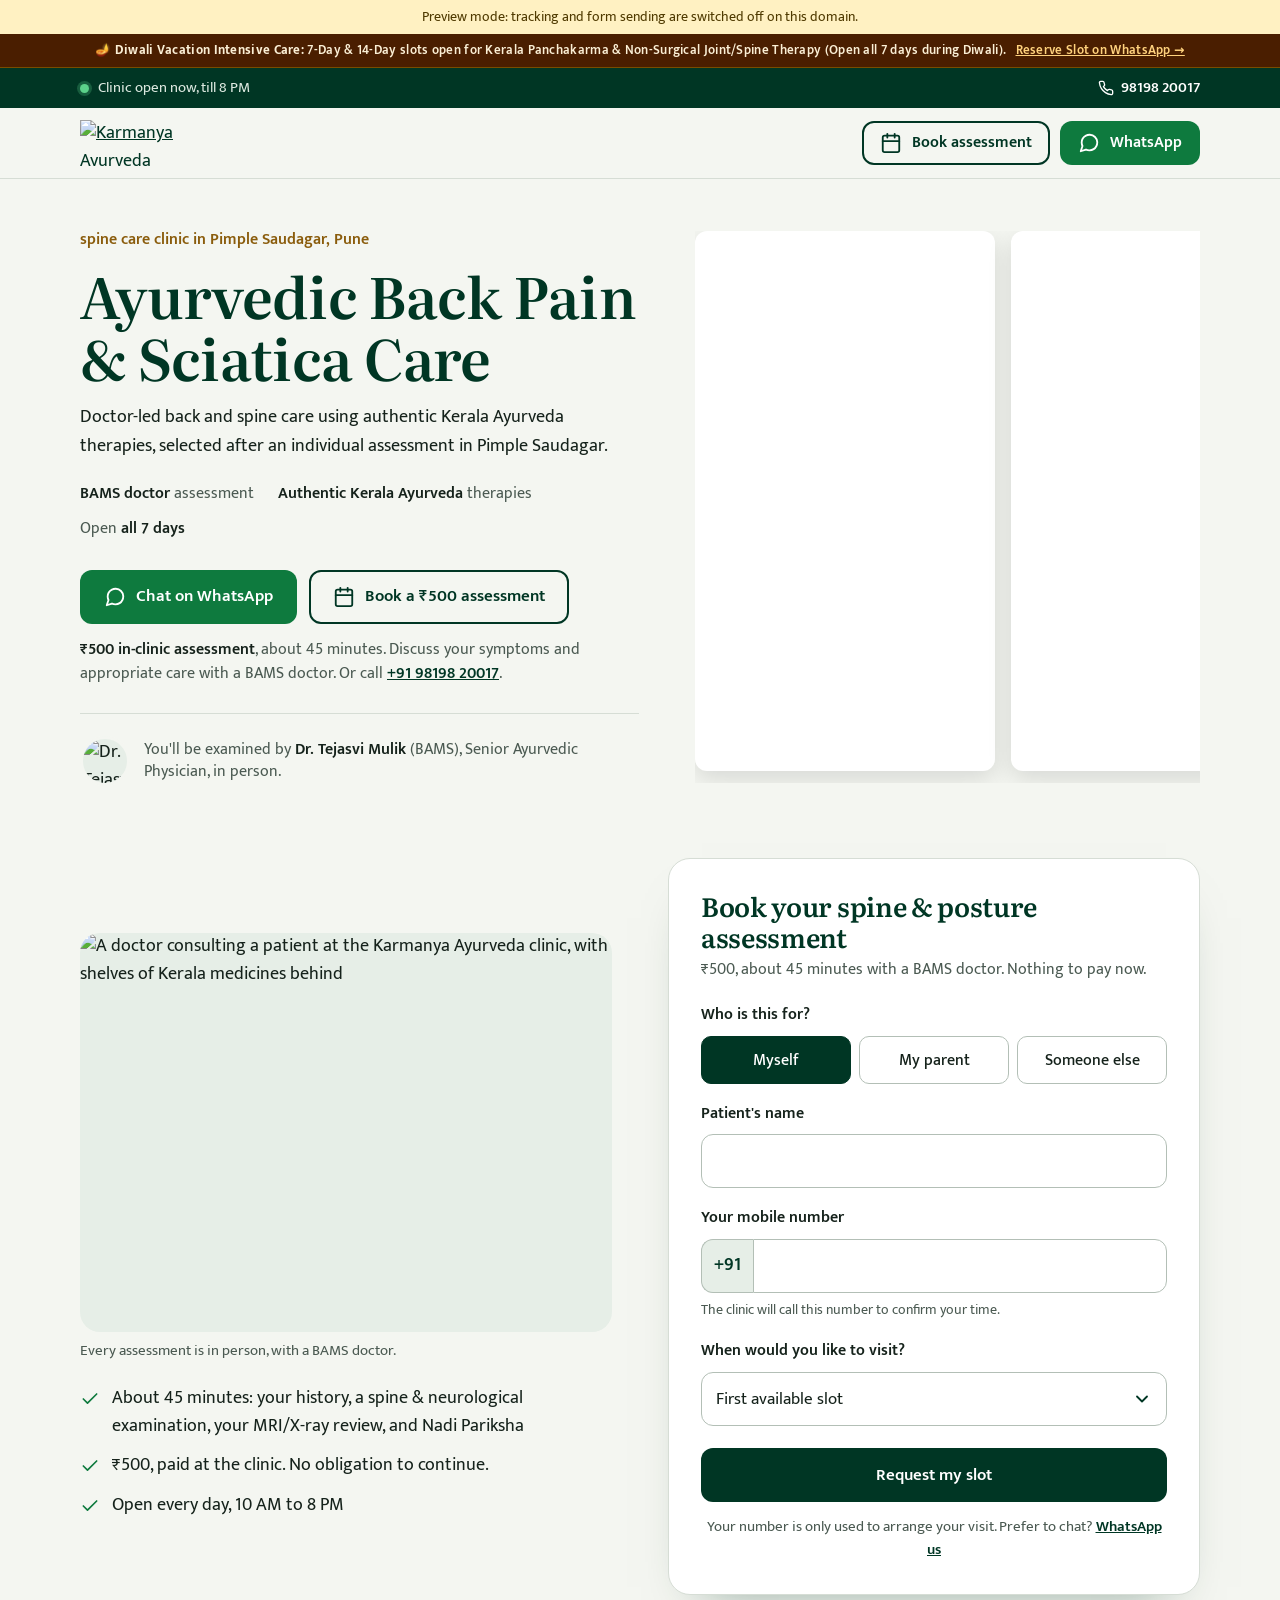
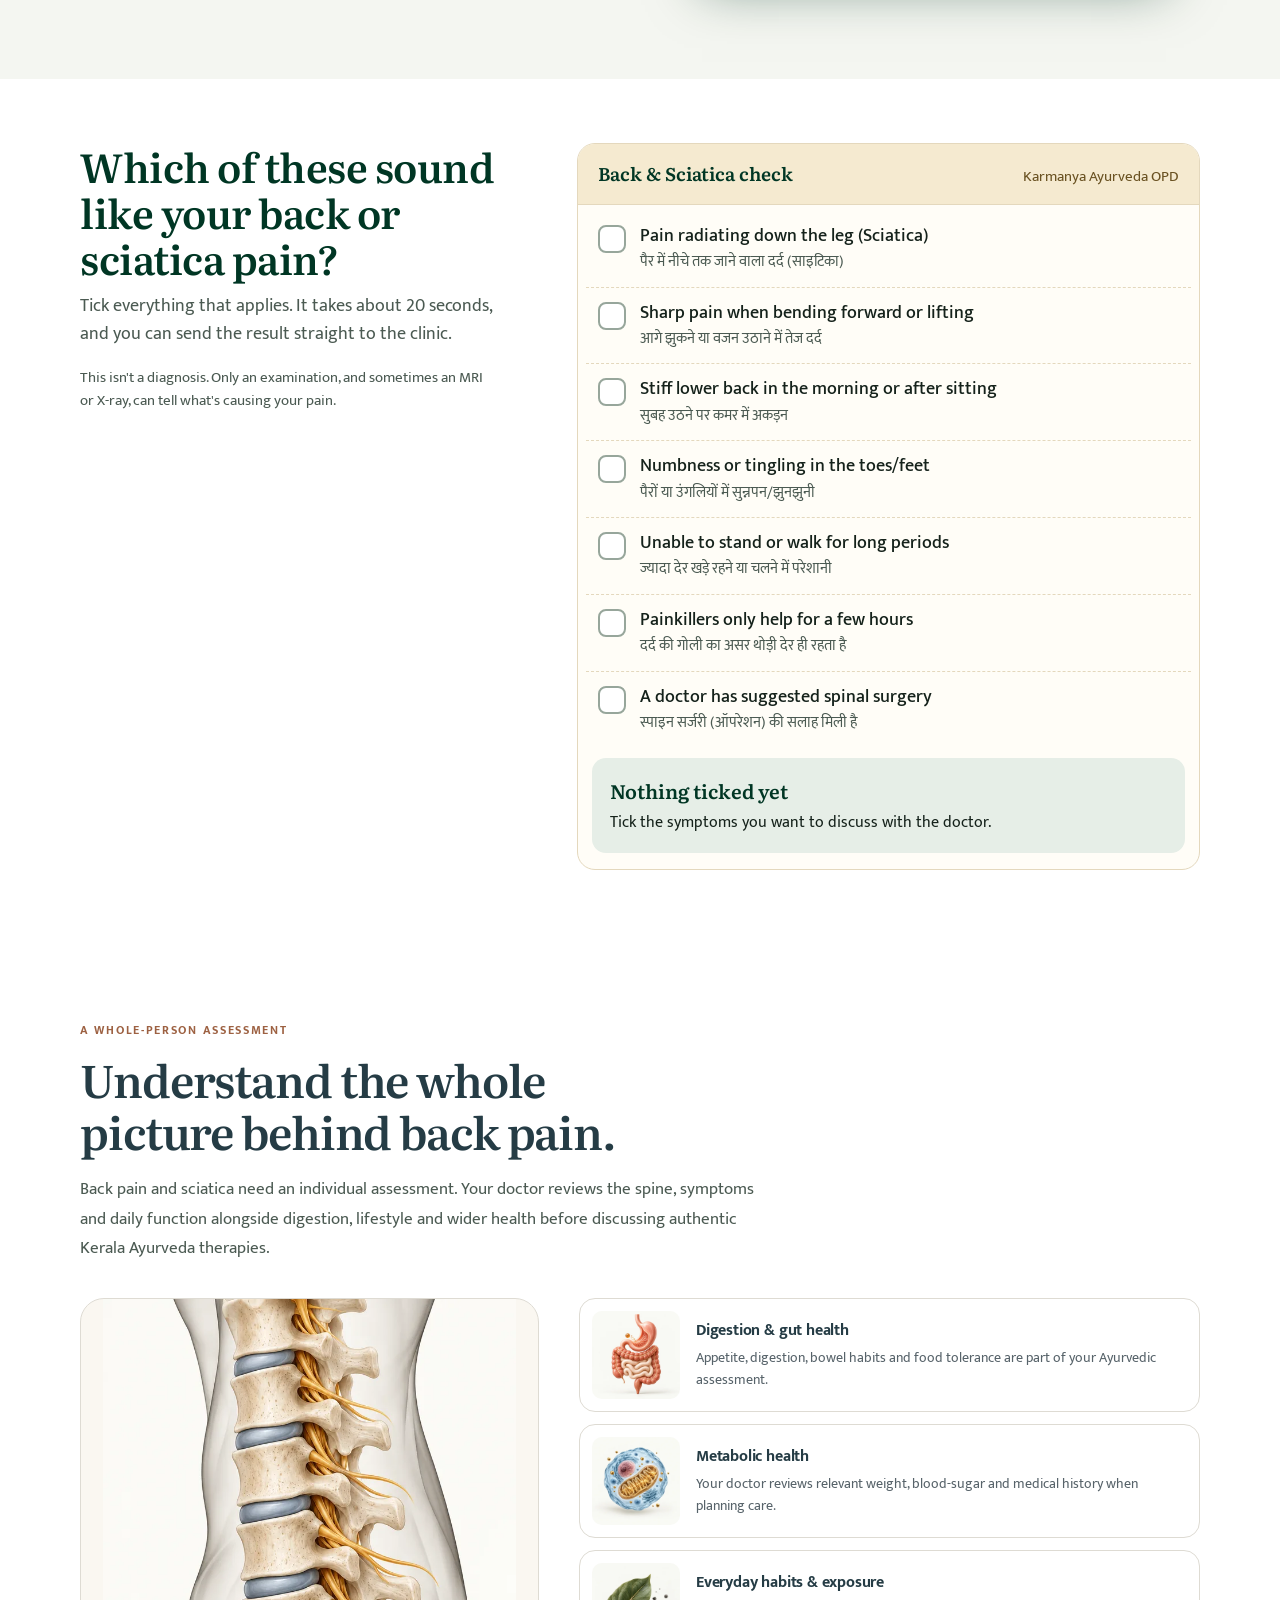
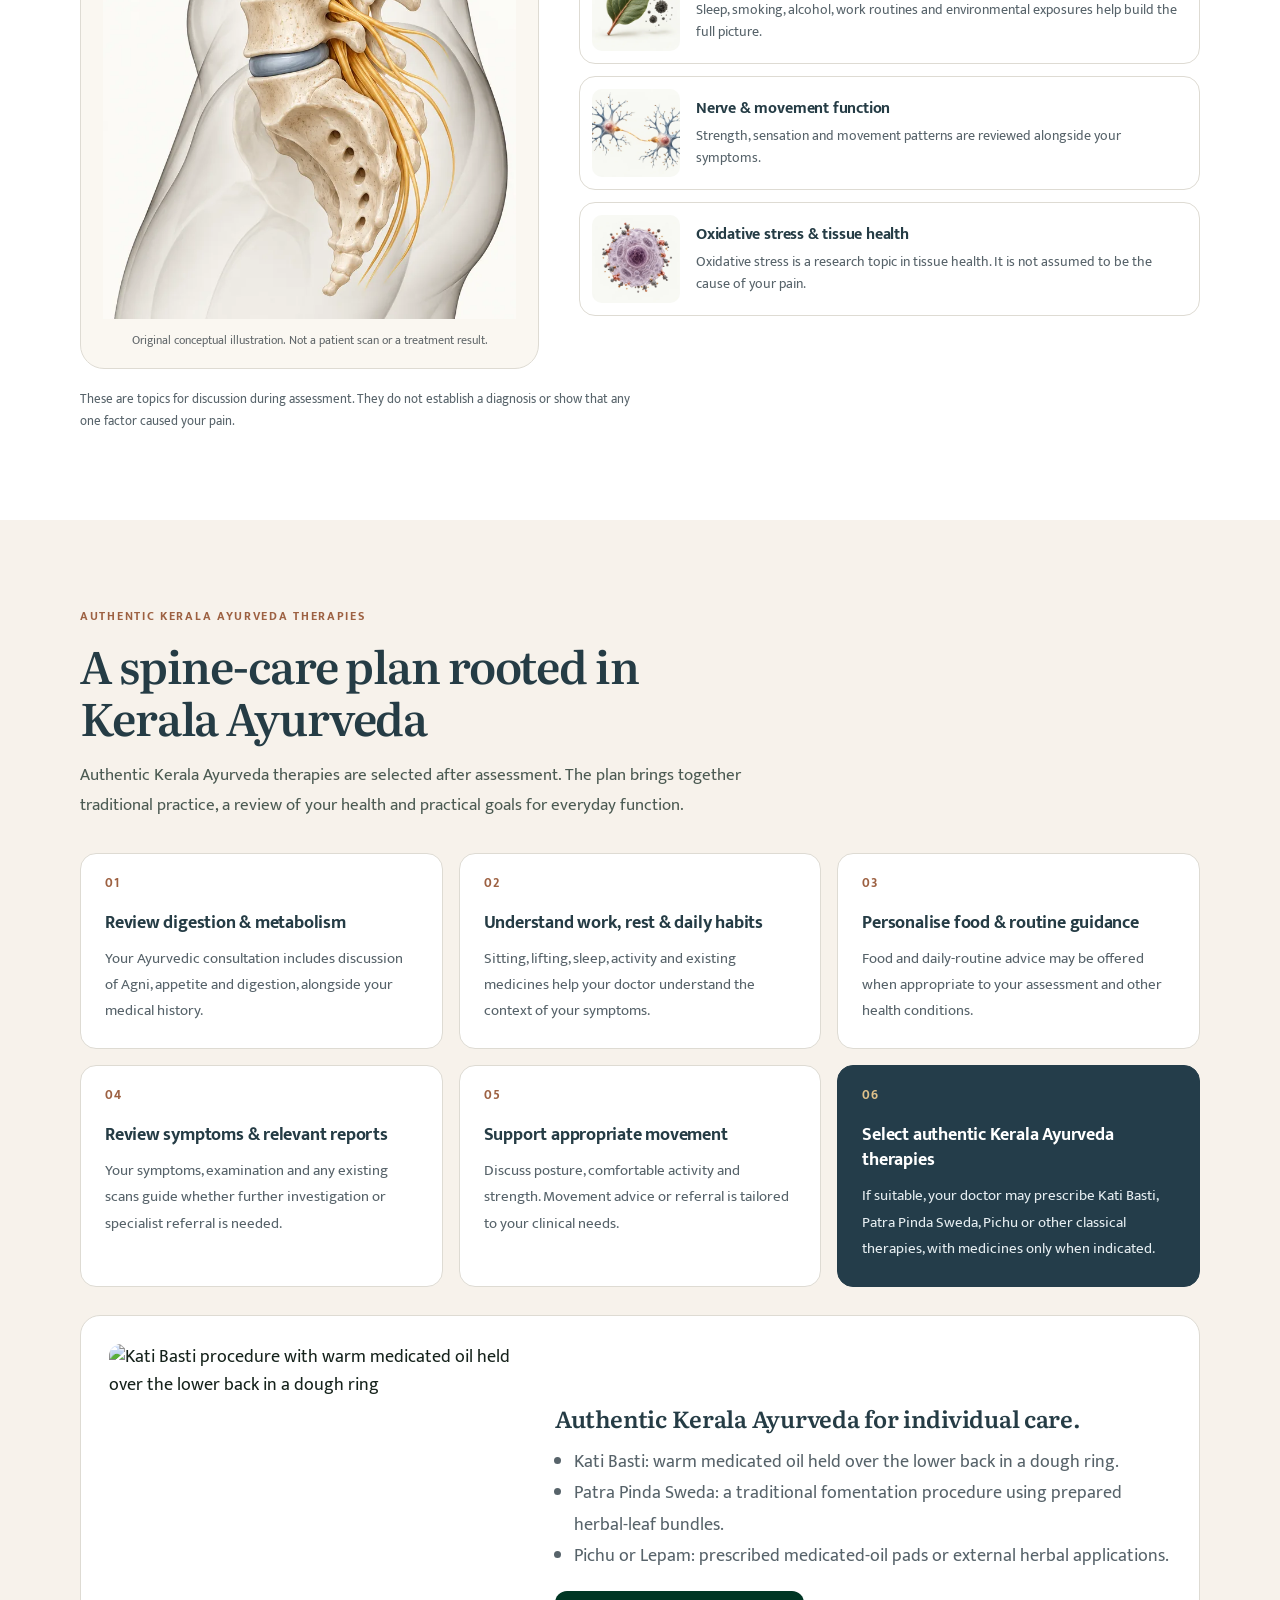
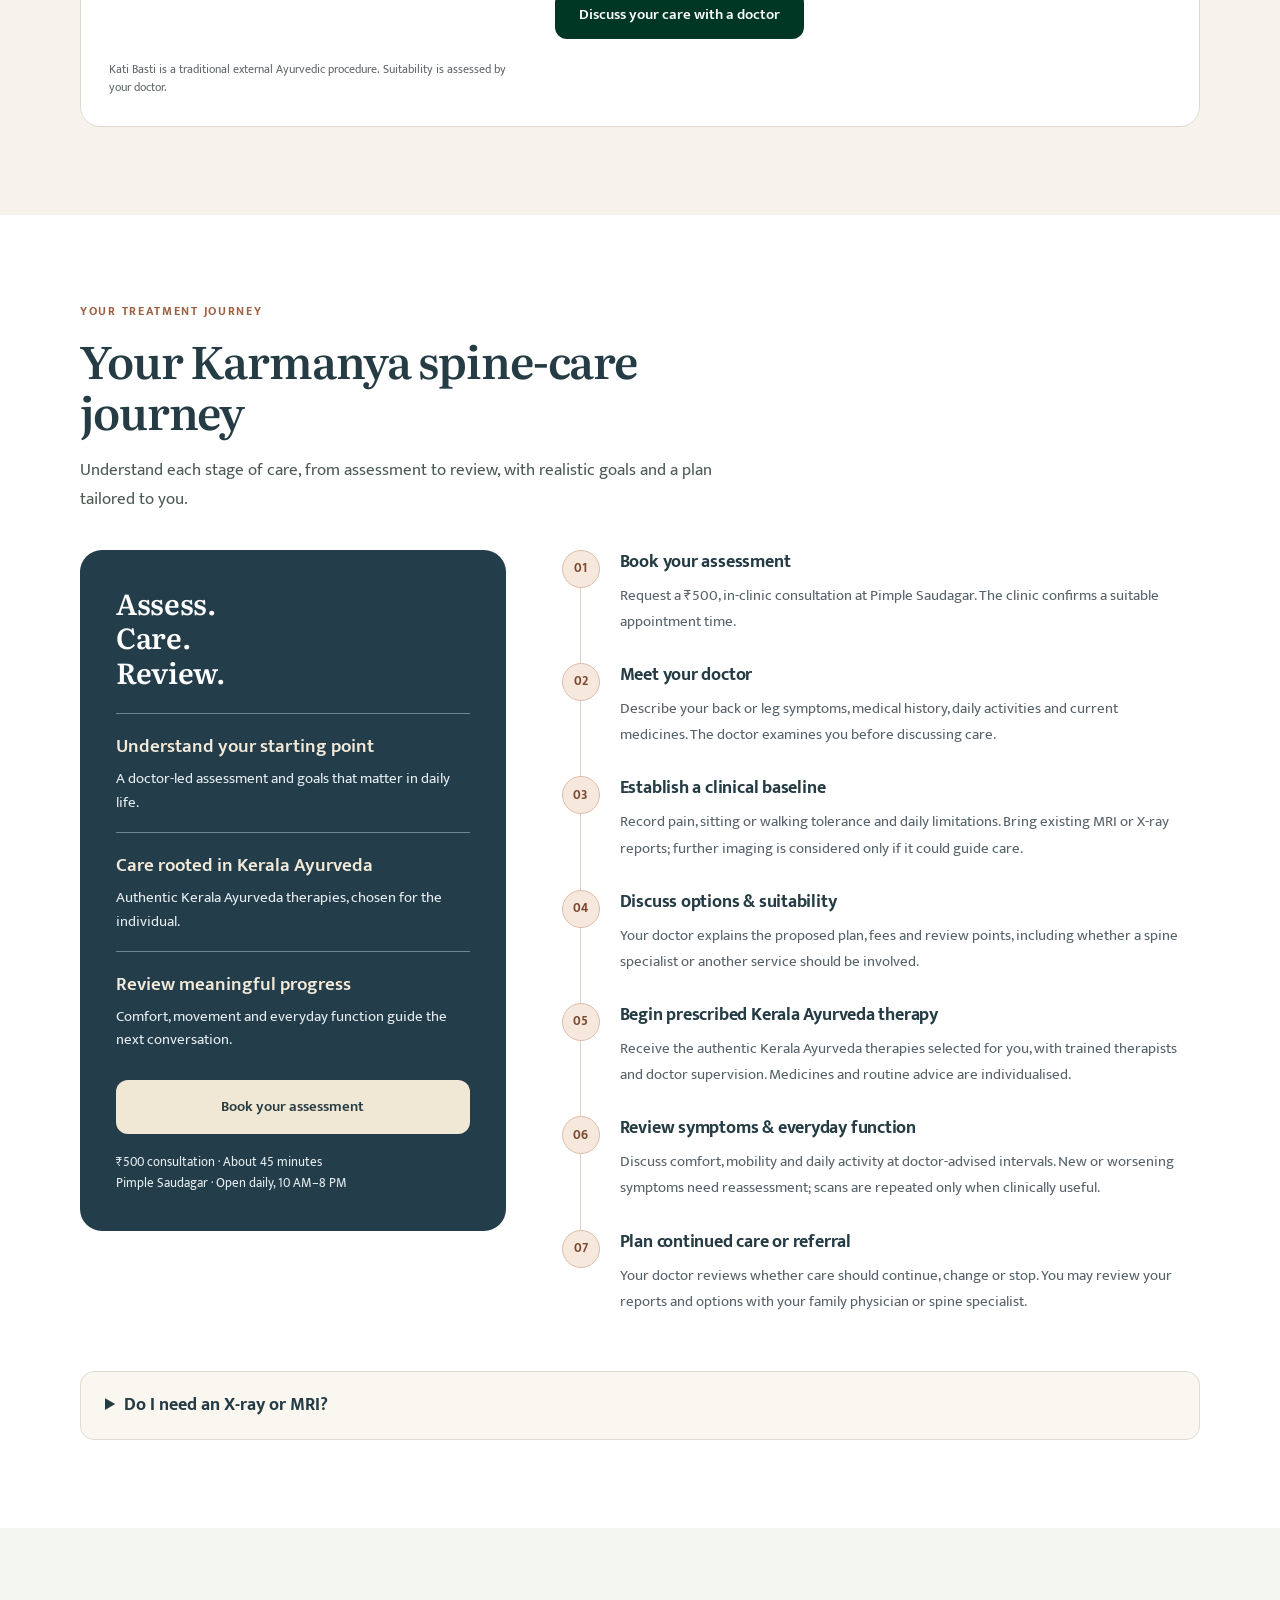
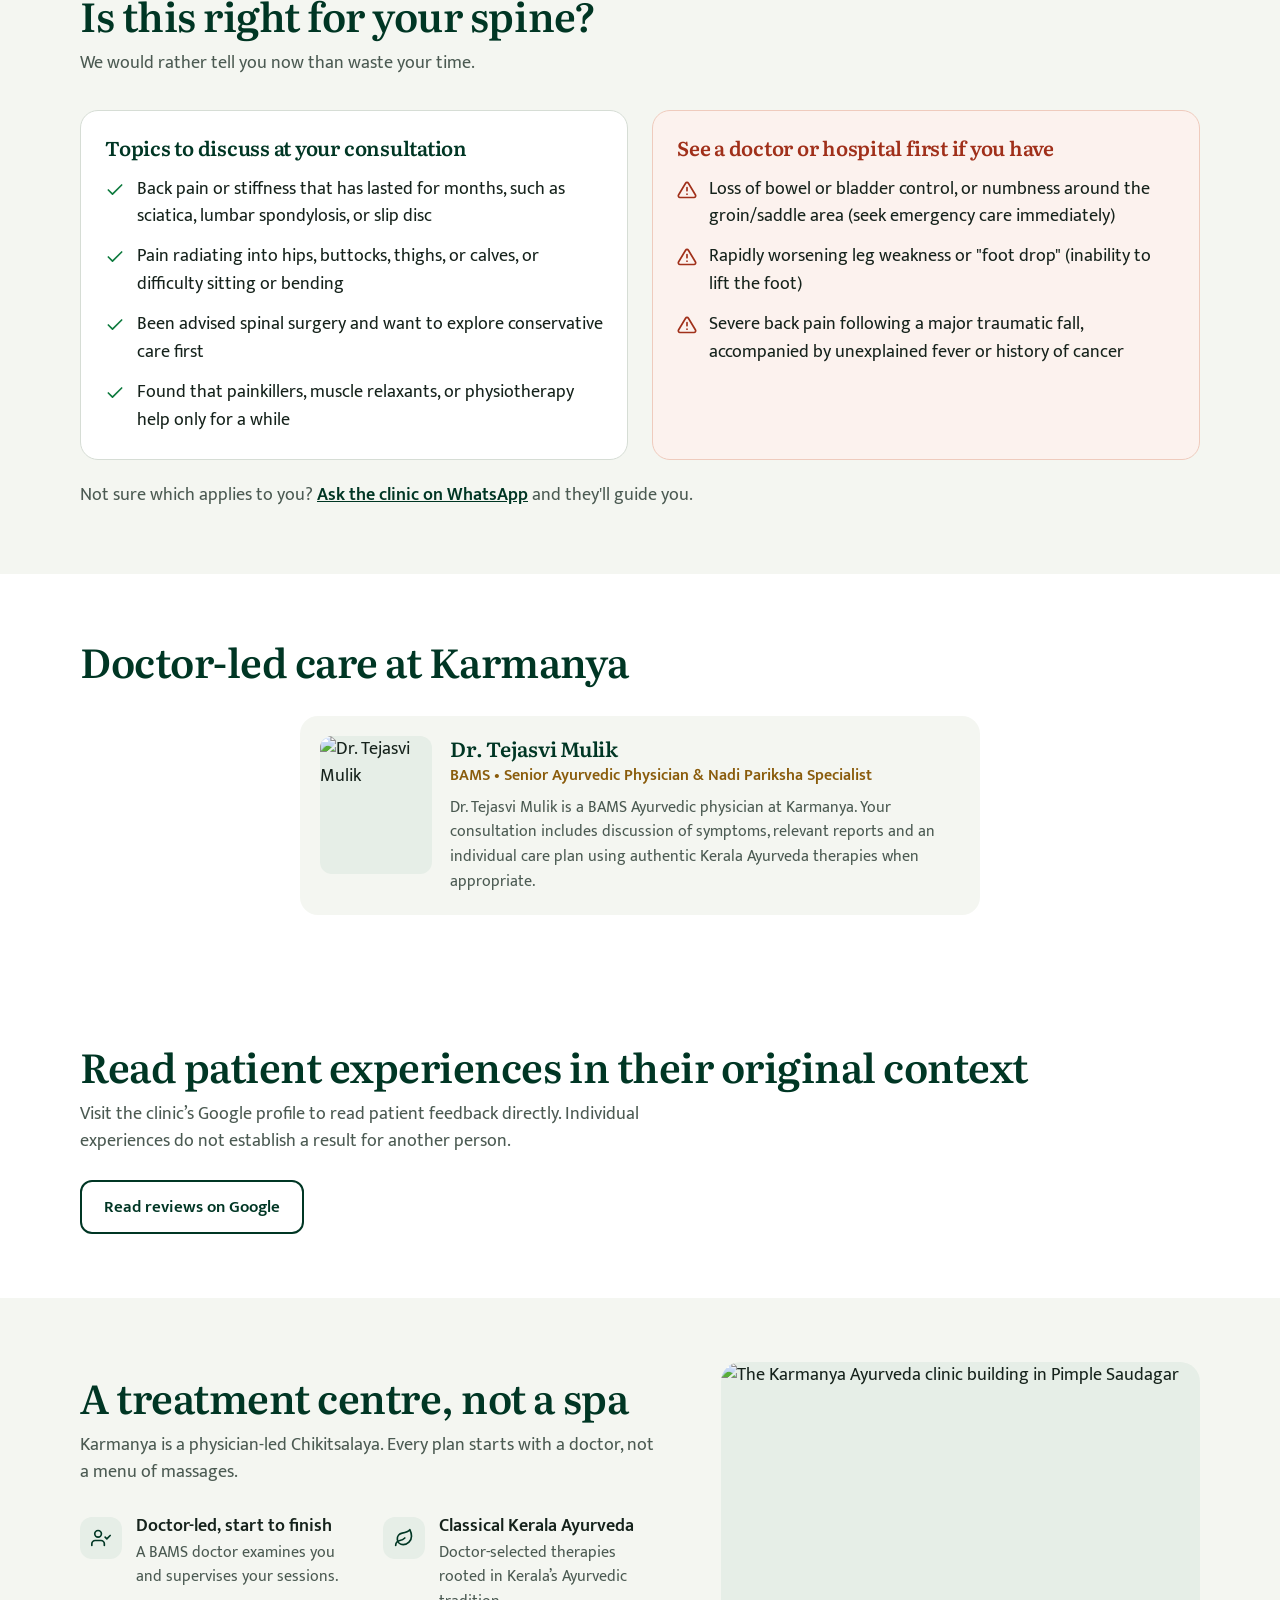
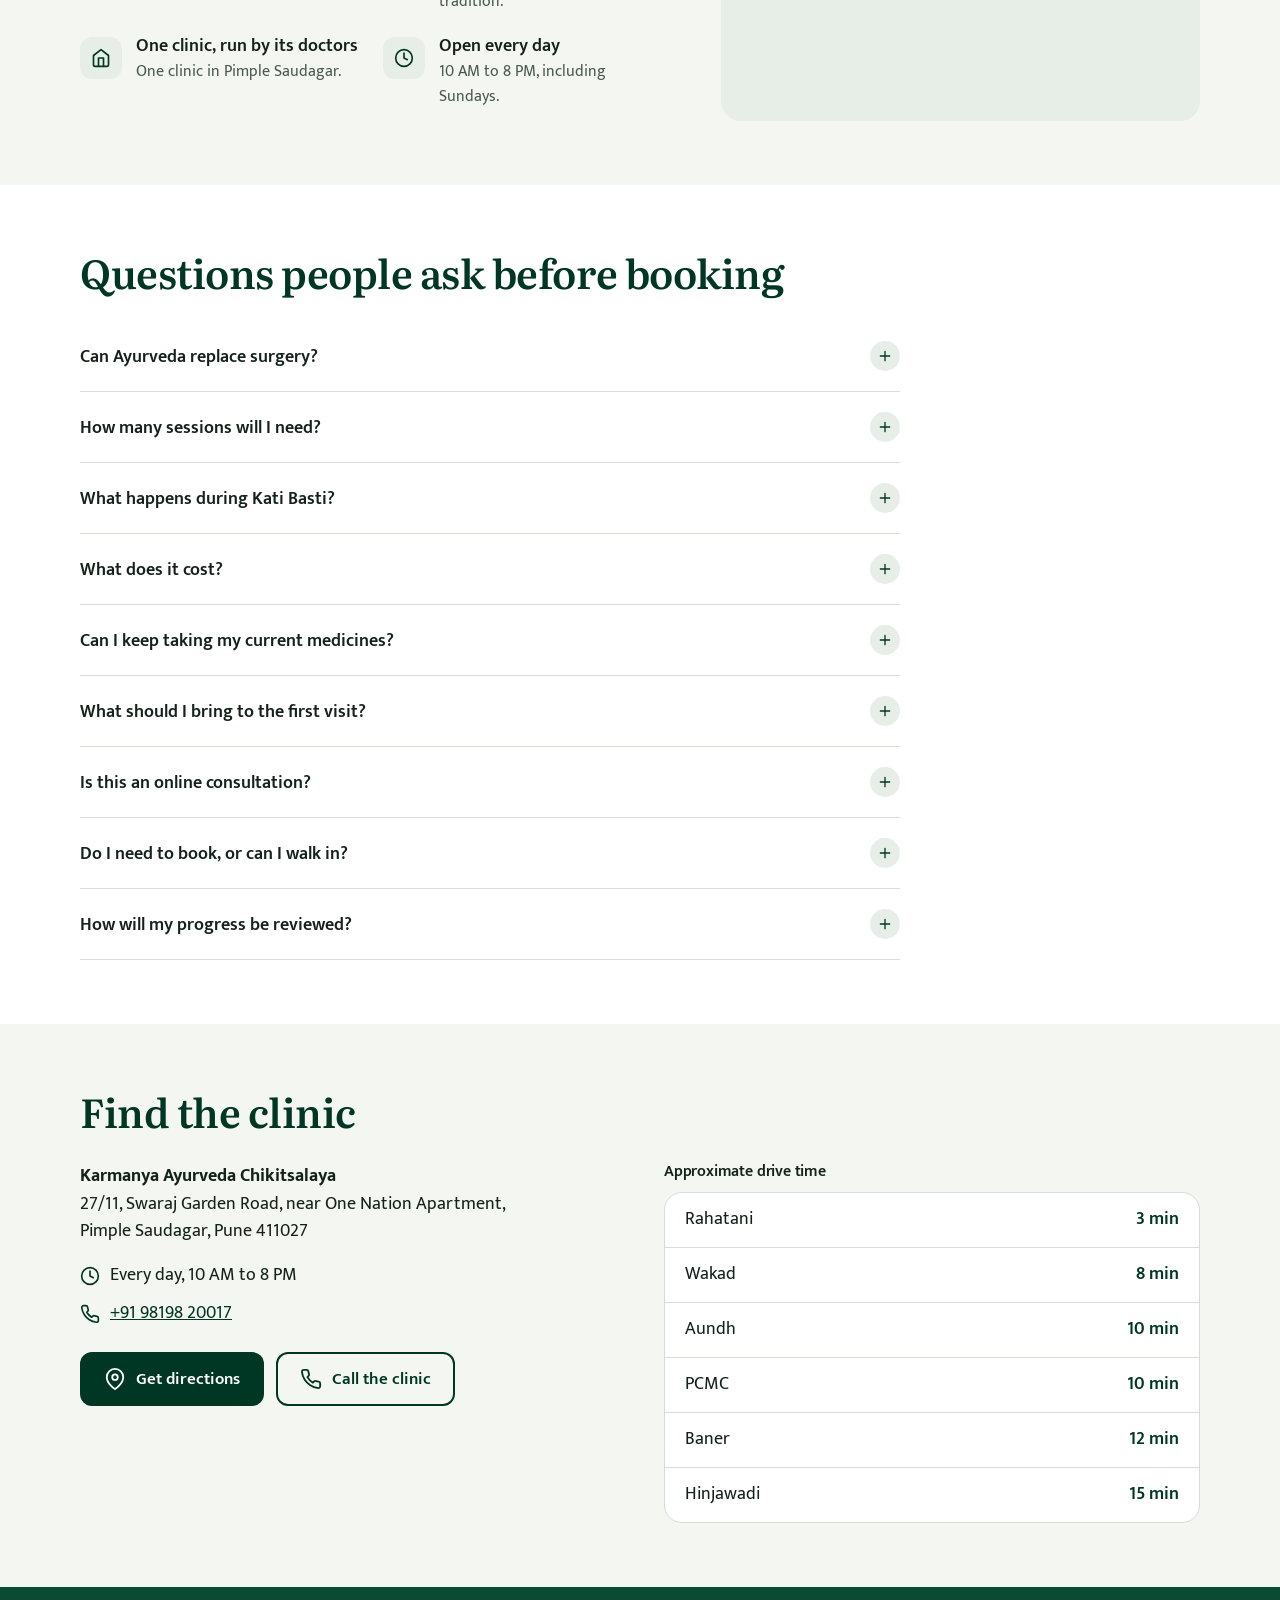
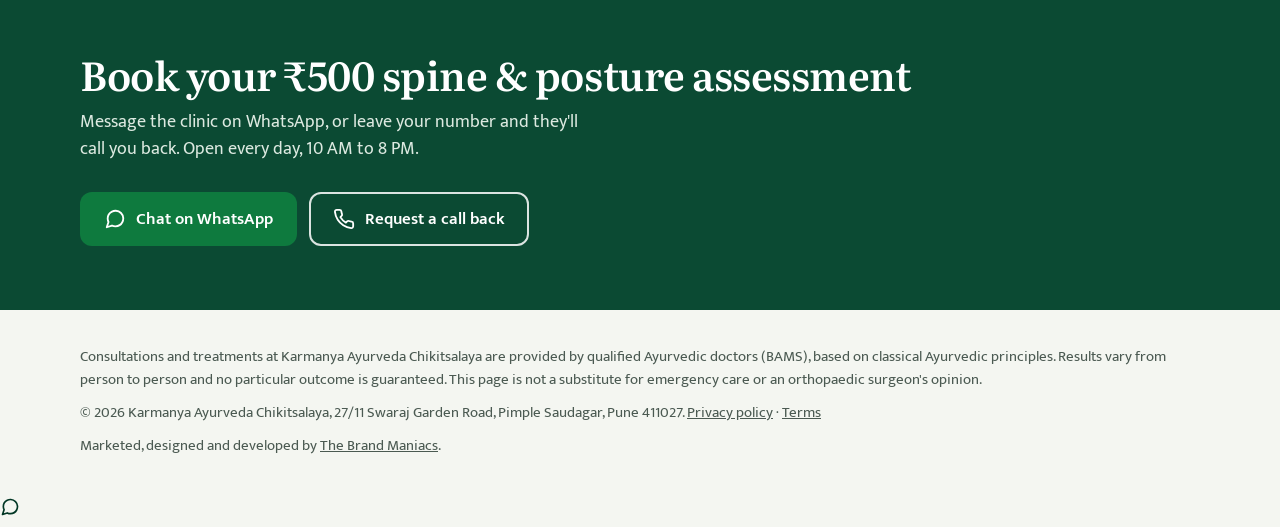
==== back.html @ 985c6309 "Use Meet your doctor in knee and spine journeys" ====
<!doctype html>
<html lang="en-IN">
<head>
<meta charset="utf-8">
<meta name="viewport" content="width=device-width, initial-scale=1, viewport-fit=cover">
<title>Back Pain & Sciatica Care with Authentic Kerala Ayurveda | Pimple Saudagar</title>
<meta name="description" content="Physician-led Kerala Ayurvedic spine care in Pimple Saudagar, Pune. Kati Basti for sciatica, slip disc, and back stiffness. ₹500 in-clinic assessment, open all 7 days.">
<link rel="canonical" href="https://consult.karmanyaayurveda.com/back">
<meta property="og:url" content="https://consult.karmanyaayurveda.com/back">
<meta property="og:type" content="website">
<meta property="og:site_name" content="Karmanya Ayurveda Chikitsalaya">
<meta property="og:title" content="Back pain or Sciatica? Non-surgical Kerala Ayurvedic care in Pimple Saudagar">
<meta property="og:description" content="₹500 in-clinic spine & posture assessment with BAMS doctors. Open every day, 10 AM to 8 PM.">
<meta property="og:image" content="https://karmanyaayurveda.com/images/facility/kerala-ayurveda-pharmacy.webp">
<meta name="theme-color" content="#003624">
<link rel="icon" href="https://karmanyaayurveda.com/images/logo.png">
<link rel="preconnect" href="https://fonts.googleapis.com">
<link rel="preconnect" href="https://fonts.gstatic.com" crossorigin>
<link rel="stylesheet" href="https://fonts.googleapis.com/css2?family=Literata:opsz,wght@7..72,600;7..72,700&family=Mukta:wght@400;500;600;700&display=swap">
<link rel="preload" as="image" href="https://karmanyaayurveda.com/images/protocols/protocol-spine-kati-basti.webp">

<script type="application/ld+json">
{
  "@context": "https://schema.org",
  "@type": "MedicalClinic",
  "name": "Karmanya Ayurveda Chikitsalaya",
  "url": "https://consult.karmanyaayurveda.com/back",
  "telephone": "+919819820017",
  "image": "https://karmanyaayurveda.com/images/clinic-exterior.webp",
  "priceRange": "₹₹",
  "openingHours": "Mo-Su 10:00-20:00",
  "address": {
    "@type": "PostalAddress",
    "streetAddress": "27/11, Swaraj Garden Road, Near One Nation Apartment, Pimple Saudagar",
    "addressLocality": "Pune",
    "addressRegion": "MH",
    "postalCode": "411027",
    "addressCountry": "IN"
  },
  "geo": {
    "@type": "GeoCoordinates",
    "latitude": 18.5956,
    "longitude": 73.7979
  }
}
</script>

<script>
/* =========================================================================
   SETTINGS: everything you might need to change lives here.
   ========================================================================= */
window.KA_CONFIG = {
  whatsappNumber: '919819820017',
  formEndpoint: '/api/consultation',

  // Leave empty to show the confirmation on this page (recommended).
  // If you set a thank-you URL, remove the Lead / conversion tags from that page,
  // otherwise every lead is counted twice.
  thankYouUrl: '',

  // Tracking and form sending only run on these domains (and their subdomains),
  // so previews and staging links never pollute Meta / Google data or the lead sheet.
  productionHosts: ['karmanyaayurveda.com'],
  sendFormOutsideProduction: false,

  gtmId: '', // Direct tags own conversion measurement on booking pages.
  ga4Id: 'G-QWH0NSNLVE',
  adsId: 'AW-18375933203',
  adsLeadLabel: '91coCMuK5uscEJP6qbpE',   // form lead = primary conversion
  adsWhatsappLabel: 'qPmMCOnFoKQdEJP6qbpE',                    // create a separate "WhatsApp click" action and paste its label here
  adsCallLabel: 'cmqfCOzFoKQdEJP6qbpE',                        // same for "Call click"
  metaPixelId: '2147354382501419'
};

/* Message match: ?angle=surgery | parent | tried  (or keywords in utm_content / utm_campaign) */
window.KA_ANGLES = {
  "default": {
    "title": "Ayurvedic Back Pain & Sciatica Care",
    "sub": "Doctor-led back and spine care using authentic Kerala Ayurveda therapies, selected after an individual assessment in Pimple Saudagar.",
    "wa": "Namaste! I would like to book a spine assessment at Karmanya Ayurveda, Pimple Saudagar. Please share an available slot."
  },
  "surgery": {
    "title": "Understand your spine care options",
    "sub": "Bring your existing reports and treatment recommendations. A BAMS doctor assesses suitability and explains when specialist advice is needed.",
    "wa": "Namaste! I would like to book a spine assessment at Karmanya Ayurveda, Pimple Saudagar. Please share an available slot."
  },
  "parent": {
    "title": "Ayurvedic spine care for your parent",
    "sub": "Book an in-person assessment to discuss symptoms, daily limitations and appropriate authentic Kerala Ayurveda therapies.",
    "wa": "Namaste! I would like to book a spine assessment at Karmanya Ayurveda, Pimple Saudagar. Please share an available slot.",
    "forWhom": "Parent"
  },
  "tried": {
    "title": "A doctor-led review of persistent back pain",
    "sub": "Discuss your symptoms, earlier care and daily goals before deciding on a personalised plan rooted in classical Kerala Ayurveda.",
    "wa": "Namaste! I would like to book a spine assessment at Karmanya Ayurveda, Pimple Saudagar. Please share an available slot."
  }
};

(function () {
  var C = window.KA_CONFIG;
  var host = location.hostname;
  var isProd = C.productionHosts.some(function (h) { return host === h || host.slice(-(h.length + 1)) === '.' + h; });

  var qs = new URLSearchParams(location.search);
  var params = {};
  ['utm_source', 'utm_medium', 'utm_campaign', 'utm_content', 'utm_term', 'gclid', 'gbraid', 'wbraid', 'fbclid'].forEach(function (k) {
    var v = qs.get(k); if (v) params[k] = v;
  });

  var angleParam = (qs.get('angle') || '').toLowerCase();
  var blob = (angleParam + ' ' + (params.utm_content || '') + ' ' + (params.utm_campaign || '')).toLowerCase();
  var angle = 'default';
  if (window.KA_ANGLES[angleParam]) angle = angleParam;
  else if (/surg|replac|tkr|operation/.test(blob)) angle = 'surgery';
  else if (/parent|mother|father|mom|dad|mummy|papa/.test(blob)) angle = 'parent';
  else if (/tried|painkill|physio|injection|exhaust/.test(blob)) angle = 'tried';

  window.KA = { isProd: isProd, params: params, angle: angle };

  window.dataLayer = window.dataLayer || [];
  function load(src) { var s = document.createElement('script'); s.async = true; s.src = src; document.head.appendChild(s); }

  if (isProd) {
    window.gtag = function () { window.dataLayer.push(arguments); };
    gtag('consent', 'default', {ad_user_data: 'denied', ad_personalization: 'denied'});
    gtag('js', new Date());
    if (C.adsId) gtag('config', C.adsId);
    if (C.ga4Id) gtag('config', C.ga4Id);
    if (C.adsId || C.ga4Id) load('https://www.googletagmanager.com/gtag/js?id=' + (C.adsId || C.ga4Id));
    if (C.gtmId) {
      window.dataLayer.push({ 'gtm.start': Date.now(), event: 'gtm.js' });
      load('https://www.googletagmanager.com/gtm.js?id=' + C.gtmId);
    }
    if (C.metaPixelId) {
      !function(f,b,e,v,n,t,s){if(f.fbq)return;n=f.fbq=function(){n.callMethod?n.callMethod.apply(n,arguments):n.queue.push(arguments)};if(!f._fbq)f._fbq=n;n.push=n;n.loaded=!0;n.version='2.0';n.queue=[];t=b.createElement(e);t.async=!0;t.src=v;s=b.getElementsByTagName(e)[0];s.parentNode.insertBefore(t,s)}(window,document,'script','https://connect.facebook.net/en_US/fbevents.js');
      fbq('init', C.metaPixelId);
      fbq('track', 'PageView');
    }
  } else {
    window.gtag = function () { console.info('[preview] gtag', Array.prototype.slice.call(arguments)); };
    window.fbq = function () { console.info('[preview] fbq', Array.prototype.slice.call(arguments)); };
  }
})();
</script>

<style>
:root{
  --forest:#003624;
  --forest-2:#0B4A33;
  --leaf:#E6EEE7;
  --ground:#F4F6F1;
  --paper:#FFFFFF;
  --ink:#15221B;
  --muted:#4B5A52;
  --line:#D6DDD5;
  --field:#B3BFB6;
  --brass:#8A5C0C;
  --brass-bg:#F5EAD0;
  --sheet:#FFFDF7;
  --sheet-line:#E4D8BD;
  --wa:#0E7A3E;
  --wa-hover:#0A6632;
  --alert:#A0301A;
  --focus:#C98A14;
  --serif:'Literata', Georgia, 'Times New Roman', serif;
  --sans:'Mukta', 'Segoe UI', system-ui, -apple-system, sans-serif;
}
*,*::before,*::after{box-sizing:border-box}
html{-webkit-text-size-adjust:100%}
@media (prefers-reduced-motion:no-preference){html{scroll-behavior:smooth}}
body{margin:0;background:var(--ground);color:var(--ink);font-family:var(--sans);font-size:18px;line-height:1.55;-webkit-font-smoothing:antialiased}
img{max-width:100%;display:block}
a{color:var(--forest)}
h1,h2,h3{font-family:var(--serif);font-weight:600;color:var(--forest);margin:0;letter-spacing:-.012em}
h1{font-size:clamp(2.15rem,7vw,3.55rem);line-height:1.08}
h2{font-size:clamp(1.8rem,4.4vw,2.5rem);line-height:1.15}
h3{font-size:1.3rem;line-height:1.25}
p{margin:0}
:focus-visible{outline:3px solid var(--focus);outline-offset:3px}
.wrap{width:100%;max-width:1160px;margin:0 auto;padding:0 20px}
.section{padding:64px 0}
.section.paper{background:var(--paper)}
.lede{font-size:1.12rem;color:var(--muted);max-width:58ch;margin-top:12px}
.icon{width:20px;height:20px;flex:none;fill:none;stroke:currentColor;stroke-width:2;stroke-linecap:round;stroke-linejoin:round}
.sr-only{position:absolute;width:1px;height:1px;margin:-1px;padding:0;overflow:hidden;clip:rect(0,0,0,0);white-space:nowrap;border:0}
[hidden]{display:none !important}

/* Preview notice (only visible off the production domain) */
.preview-bar{background:#FFF1C2;color:#4F3A00;font-size:14px;text-align:center;padding:6px 16px}

/* Top strip */
.strip{background:var(--forest);color:#DCE9E0;font-size:15px}
.strip .wrap{display:flex;justify-content:space-between;align-items:center;gap:12px;min-height:40px}
.status{display:flex;align-items:center;gap:9px}
.dot{width:9px;height:9px;border-radius:50%;background:#5BD08A;box-shadow:0 0 0 3px rgba(91,208,138,.25)}
.dot.closed{background:#E3B55C;box-shadow:0 0 0 3px rgba(227,181,92,.25)}
.strip a{color:#fff;text-decoration:none;font-weight:600;display:flex;align-items:center;gap:7px;white-space:nowrap}
.strip .icon{width:16px;height:16px}

/* Header */
.site-header{background:var(--ground);border-bottom:1px solid var(--line)}
.site-header .wrap{display:flex;align-items:center;justify-content:space-between;gap:16px;min-height:70px}
.logo img{height:46px;width:auto}
.header-actions{display:flex;gap:10px;align-items:center}
.header-actions .only-desktop{display:none}
@media (min-width:960px){
  .site-header{position:sticky;top:0;z-index:30;background:rgba(244,246,241,.95);backdrop-filter:saturate(1.3) blur(8px)}
  .header-actions .only-desktop{display:inline-flex}
}

/* Buttons */
.btn{display:inline-flex;align-items:center;justify-content:center;gap:10px;min-height:54px;padding:0 22px;border-radius:12px;border:2px solid transparent;font:600 1.05rem/1.1 var(--sans);text-decoration:none;cursor:pointer;text-align:center;transition:background-color .15s ease,border-color .15s ease}
.btn .icon{width:22px;height:22px}
.btn-wa{background:var(--wa);color:#fff}
.btn-wa:hover{background:var(--wa-hover)}
.btn-primary{background:var(--forest);color:#fff}
.btn-primary:hover{background:var(--forest-2)}
.btn-outline{background:transparent;color:var(--forest);border-color:var(--forest)}
.btn-outline:hover{background:var(--leaf)}
.btn-sm{min-height:44px;padding:0 16px;font-size:.98rem}
.btn-icon{width:44px;min-height:44px;padding:0}
.btn-block{width:100%}
.btn[disabled]{opacity:.7;cursor:progress}

/* Hero */
.hero{padding:0 0 40px}
.hero-grid{display:grid;gap:22px}
.hero-media{position:relative;margin:0 -20px}
.hero-media img{width:100%;height:auto;aspect-ratio:16/9;object-fit:cover;object-position:38% 50%;background:var(--leaf)}
.hero-media figcaption{position:absolute;left:12px;bottom:12px;max-width:calc(100% - 24px);padding:5px 12px;border-radius:999px;background:rgba(8,28,20,.74);color:#fff;font-size:.86rem;line-height:1.3;white-space:nowrap;overflow:hidden;text-overflow:ellipsis}
.kicker{font-weight:600;color:var(--brass);font-size:1.02rem;margin-bottom:12px}
.hero .sub{font-size:1.15rem;margin-top:16px;max-width:34em}
@media (max-width:959px){
  .hero .kicker{display:none}
  .hero .proof{margin-top:18px}
  .hero .cta-row{margin-top:22px}
}
@media (max-width:380px){
  .hero-media img{aspect-ratio:16/8.2}
  .hero .sub{font-size:1.08rem}
}
.proof{display:flex;flex-wrap:wrap;gap:10px 24px;list-style:none;margin:22px 0 0;padding:0;font-size:1rem;color:var(--muted)}
.proof li{display:flex;align-items:center;gap:8px}
.proof strong{color:var(--ink);font-weight:600}
.stars{display:inline-flex;gap:2px;color:#C28812}
.stars svg{width:16px;height:16px;fill:currentColor}
.cta-row{display:grid;gap:12px;margin-top:28px}
@media (min-width:560px){.cta-row{grid-template-columns:auto auto;justify-content:start}}
.offer{margin-top:14px;font-size:1rem;color:var(--muted)}
.offer strong{color:var(--ink);font-weight:600}
.offer a{font-weight:600}
.docs-line{display:flex;align-items:center;gap:14px;margin-top:26px;padding-top:22px;border-top:1px solid var(--line)}
.avatars{display:flex;flex:none}
.avatars img{width:50px;height:50px;border-radius:50%;object-fit:cover;object-position:top;border:3px solid var(--ground);background:var(--leaf)}
.avatars img+img{margin-left:-14px}
.docs-line p{font-size:.98rem;color:var(--muted);line-height:1.4}
.docs-line strong{color:var(--ink);font-weight:600}
@media (min-width:960px){
  .hero{padding:48px 0 64px}
  .hero-grid{grid-template-columns:minmax(0,1.05fr) minmax(0,.95fr);grid-template-areas:"copy media";column-gap:56px;align-items:center}
  .hero-copy{grid-area:copy}
  .hero-media{grid-area:media;margin:0}
  .hero-media img{aspect-ratio:1/1;border-radius:22px}
  .hero-media figcaption{left:16px;bottom:16px}
}

/* Booking section */
.book-section{padding:0 0 64px}
.book-grid{display:grid;gap:24px;grid-template-areas:"form" "aside"}
.card-form{grid-area:form}
.book-aside{grid-area:aside}
.book-aside figure{margin:0}
.book-aside img{width:100%;height:auto;aspect-ratio:4/3;object-fit:cover;object-position:50% 80%;border-radius:20px;background:var(--leaf)}
.book-aside figcaption{font-size:.92rem;color:var(--muted);margin-top:8px}
.book-points{display:none}
@media (min-width:960px){
  .book-section{padding:8px 0 84px}
  .book-grid{grid-template-columns:minmax(0,1fr) minmax(0,1fr);grid-template-areas:"aside form";column-gap:56px;align-items:center}
  .book-points{display:grid;gap:12px;list-style:none;margin:22px 0 0;padding:0}
  .book-points li{display:flex;gap:12px}
  .book-points .icon{color:var(--wa);margin-top:4px}
}

/* Booking form */
.card-form{background:var(--paper);border:1px solid var(--line);border-radius:22px;padding:26px 20px;box-shadow:0 26px 50px -34px rgba(0,54,36,.5);scroll-margin-top:16px}
@media (min-width:560px){.card-form{padding:32px}}
@media (min-width:960px){.card-form{scroll-margin-top:100px}}
.card-form h2{font-size:1.65rem}
.form-sub{color:var(--muted);margin-top:6px;font-size:1rem}
.seg{border:0;padding:0;margin:20px 0 0;min-width:0}
.seg legend,.field label{display:block;font-weight:600;font-size:1rem;margin-bottom:8px;padding:0}
.seg-opts{display:grid;grid-template-columns:repeat(3,1fr);gap:8px}
.seg-opts label{position:relative;display:block}
.seg-opts input{position:absolute;inset:0;width:100%;height:100%;margin:0;opacity:0;cursor:pointer}
.seg-opts span{display:flex;align-items:center;justify-content:center;min-height:48px;padding:4px 6px;border:1.5px solid var(--field);border-radius:10px;background:#fff;font-weight:500;font-size:.98rem;line-height:1.15;text-align:center}
.seg-opts input:checked+span{background:var(--forest);border-color:var(--forest);color:#fff}
.seg-opts input:focus-visible+span{outline:3px solid var(--focus);outline-offset:2px}
.field{margin-top:18px}
.input,.select{width:100%;min-height:54px;border:1.5px solid var(--field);border-radius:12px;padding:0 14px;background:#fff;color:var(--ink);font:400 1.06rem var(--sans)}
.select{appearance:none;-webkit-appearance:none;padding-right:44px;background-image:url("data:image/svg+xml,%3Csvg xmlns='http://www.w3.org/2000/svg' width='20' height='20' viewBox='0 0 24 24' fill='none' stroke='%23003624' stroke-width='2.2' stroke-linecap='round' stroke-linejoin='round'%3E%3Cpath d='m6 9 6 6 6-6'/%3E%3C/svg%3E");background-repeat:no-repeat;background-position:right 14px center}
.input:focus,.select:focus{outline:none;border-color:var(--forest);box-shadow:0 0 0 3px rgba(0,54,36,.16)}
.input[aria-invalid="true"]{border-color:var(--alert)}
.tel{display:flex}
.tel span{display:flex;align-items:center;padding:0 12px;border:1.5px solid var(--field);border-right:0;border-radius:12px 0 0 12px;background:var(--leaf);color:var(--forest);font-weight:600}
.tel .input{border-radius:0 12px 12px 0;min-width:0}
.hint{font-size:.9rem;color:var(--muted);margin-top:6px}
.error{font-size:.93rem;color:var(--alert);margin-top:6px;font-weight:500}
.submit{margin-top:22px}
.form-foot{font-size:.92rem;color:var(--muted);margin-top:14px;text-align:center}
.form-foot a{font-weight:600}
.alert-box{margin-top:16px;padding:16px;border-radius:14px;background:#FFF5DC;border:1px solid #E7C777}
.alert-box p{font-size:1rem}
.alert-box .btn{margin-top:12px}
.done .tick{width:54px;height:54px;border-radius:50%;background:var(--leaf);color:var(--wa);display:grid;place-items:center;margin-bottom:14px}
.done .tick .icon{width:28px;height:28px;stroke-width:2.6}
.done h2{font-size:1.55rem}
.done p{margin-top:8px;color:var(--muted)}
.done p strong{color:var(--ink)}
.done h3{font-family:var(--sans);font-size:1rem;font-weight:600;color:var(--ink);margin-top:22px}
.done ul{margin:8px 0 0;padding-left:20px;color:var(--muted)}
.done .btn{margin-top:18px}

/* Back & Sciatica check */
.check-grid{display:grid;gap:30px}
@media (min-width:960px){.check-grid{grid-template-columns:minmax(0,.82fr) minmax(0,1.18fr);gap:64px;align-items:start}}
.sheet{background:var(--sheet);border:1px solid var(--sheet-line);border-radius:18px;overflow:hidden}
.sheet-head{display:flex;justify-content:space-between;align-items:baseline;gap:12px;padding:15px 20px;background:var(--brass-bg);border-bottom:1px solid var(--sheet-line)}
.sheet-head b{font-family:var(--serif);font-weight:600;font-size:1.15rem;color:var(--forest)}
.sheet-head span{font-size:.92rem;color:#6A5222}
.checks{list-style:none;margin:0;padding:6px 8px}
.checks li+li{border-top:1px dashed var(--sheet-line)}
.check{position:relative;display:flex;gap:14px;align-items:flex-start;padding:13px 12px;cursor:pointer;border-radius:10px}
.check:hover{background:rgba(0,54,36,.035)}
.check input{position:absolute;opacity:0;width:1px;height:1px;margin:0}
.box{flex:none;display:grid;place-items:center;width:28px;height:28px;margin-top:1px;border:2px solid #97A69B;border-radius:8px;background:#fff}
.box svg{width:18px;height:18px;fill:none;stroke:#fff;stroke-width:3;stroke-linecap:round;stroke-linejoin:round;opacity:0}
.check input:checked~.box{background:var(--forest);border-color:var(--forest)}
.check input:checked~.box svg{opacity:1}
.check input:focus-visible~.box{outline:3px solid var(--focus);outline-offset:2px}
.check .en{display:block;font-weight:500;line-height:1.35}
.check .hi{display:block;font-size:.95rem;color:var(--muted);margin-top:2px}
.result{margin:4px 14px 16px;padding:18px;border-radius:14px;background:var(--leaf)}
.result .count{font-family:var(--serif);font-weight:600;font-size:1.22rem;color:var(--forest);margin-bottom:4px}
.result p{font-size:1.02rem}
.result-actions{display:grid;gap:10px;margin-top:14px}
@media (min-width:560px){.result-actions{grid-template-columns:1fr 1fr}}
.note{font-size:.93rem;color:var(--muted);margin-top:18px;max-width:46ch}

/* Steps */
.steps{list-style:none;margin:36px 0 0;padding:0;display:grid;gap:28px}
@media (min-width:900px){.steps{grid-template-columns:repeat(3,1fr);gap:36px}}
.steps li{display:grid;grid-template-columns:auto 1fr;gap:16px;align-items:start}
.num{font-family:var(--serif);font-weight:600;font-size:2.6rem;line-height:.95;color:var(--brass);min-width:1.1em}
.steps h3{margin-bottom:6px}
.steps p{color:var(--muted)}
.reassure{margin-top:34px;display:inline-flex;align-items:center;gap:10px;padding:12px 18px;border-radius:12px;background:var(--paper);border:1px solid var(--line);font-weight:500}
.reassure .icon{color:var(--wa)}

/* Protocol */
.proto{display:grid;gap:32px}
@media (min-width:900px){.proto{grid-template-columns:minmax(0,.92fr) minmax(0,1.08fr);gap:56px;align-items:center}}
.proto figure{margin:0}
.proto img{width:100%;height:auto;aspect-ratio:4/3;object-fit:cover;border-radius:20px;background:var(--leaf)}
.proto figcaption{font-size:.92rem;color:var(--muted);margin-top:8px}
.therapies{margin:26px 0 0;display:grid;gap:20px}
.therapies dt{font-family:var(--serif);font-weight:600;font-size:1.28rem;color:var(--forest)}
.therapies dd{margin:4px 0 0;color:var(--muted)}
.course{margin-top:26px;padding:16px 18px;border-radius:14px;background:var(--brass-bg);font-size:1rem}

/* Fit */
.fit{display:grid;gap:18px;margin-top:32px}
@media (min-width:900px){.fit{grid-template-columns:1fr 1fr;gap:24px}}
.fit-panel{background:var(--paper);border:1px solid var(--line);border-radius:18px;padding:24px}
.fit-panel h3{font-size:1.25rem}
.fit-panel ul{list-style:none;margin:16px 0 0;padding:0;display:grid;gap:12px}
.fit-panel li{display:flex;gap:12px}
.fit-panel li .icon{margin-top:4px}
.fit-good .icon{color:var(--wa)}
.fit-warn{background:#FCF2EE;border-color:#EFCBBD}
.fit-warn h3{color:var(--alert)}
.fit-warn .icon{color:var(--alert)}
.fit-after{margin-top:22px;color:var(--muted)}
.fit-after a{font-weight:600}

/* Doctors */
.docs{display:grid;gap:18px;margin-top:32px}
@media (min-width:900px){.docs{grid-template-columns:1fr 1fr;gap:24px}}
.doc{display:grid;grid-template-columns:112px 1fr;gap:18px;align-items:start;padding:20px;border-radius:18px;background:var(--ground)}
.doc img{width:112px;height:138px;object-fit:cover;object-position:top;border-radius:12px;background:var(--leaf)}
.doc h3{font-size:1.28rem}
.creds{color:var(--brass);font-weight:600;font-size:.98rem;margin-top:2px}
.doc p.bio{color:var(--muted);font-size:1rem;margin-top:8px}
@media (max-width:420px){.doc{grid-template-columns:86px 1fr;gap:14px;padding:16px}.doc img{width:86px;height:108px}}

/* Reviews */
.reviews{background:var(--forest);color:#DCE9E0}
.reviews h2{color:#fff}
.rating{display:flex;align-items:center;flex-wrap:wrap;gap:10px 16px;margin-top:14px}
.rating .big{font-family:var(--serif);font-weight:600;font-size:2.6rem;line-height:1;color:#fff}
.rating .stars{color:#F2C35B}
.rating .stars svg{width:20px;height:20px}
.rating a{color:#FFE2A0;font-weight:600}
.quotes{display:grid;gap:18px;margin-top:32px}
@media (min-width:900px){.quotes{grid-template-columns:repeat(3,1fr);gap:22px}}
.quote{margin:0;display:flex;flex-direction:column;justify-content:space-between;gap:18px;padding:24px;border-radius:18px;background:rgba(255,255,255,.06);border:1px solid rgba(255,255,255,.15)}
.quote blockquote{margin:0;font-family:var(--serif);font-weight:600;font-size:1.1rem;line-height:1.5;color:#fff}
.quote figcaption{font-size:.95rem;color:#B5CFC0}
.quote figcaption b{display:block;color:#fff;font-weight:600}
.fine{font-size:.9rem;color:#A9C4B4;margin-top:22px}

/* Why us */
.why{display:grid;gap:32px}
@media (min-width:900px){.why{grid-template-columns:minmax(0,1.1fr) minmax(0,.9fr);gap:56px;align-items:center}}
.points{list-style:none;margin:28px 0 0;padding:0;display:grid;gap:20px}
@media (min-width:600px){.points{grid-template-columns:1fr 1fr}}
.points li{display:flex;gap:14px}
.points .ic{flex:none;display:grid;place-items:center;width:42px;height:42px;border-radius:12px;background:var(--leaf);color:var(--forest)}
.points b{display:block;font-weight:600;color:var(--ink);line-height:1.3}
.points span{display:block;color:var(--muted);font-size:1rem;margin-top:2px}
.why figure{margin:0}
.why img{width:100%;height:auto;aspect-ratio:4/3;object-fit:cover;border-radius:20px;background:var(--leaf)}

/* FAQ */
.faq{max-width:820px;margin-top:26px}
.faq details{border-bottom:1px solid var(--line)}
.faq summary{list-style:none;display:flex;justify-content:space-between;align-items:center;gap:16px;padding:20px 0;cursor:pointer;font-weight:600;font-size:1.1rem}
.faq summary::-webkit-details-marker{display:none}
.plus{flex:none;display:grid;place-items:center;width:30px;height:30px;border-radius:50%;background:var(--leaf);color:var(--forest);transition:transform .2s ease}
.plus .icon{width:16px;height:16px}
.faq details[open] .plus{transform:rotate(45deg)}
.faq details p{padding:0 0 20px;color:var(--muted);max-width:68ch}

/* Visit */
.visit{display:grid;gap:28px;margin-top:28px}
@media (min-width:900px){.visit{grid-template-columns:1fr 1fr;gap:48px;align-items:start}}
.addr{font-style:normal;font-size:1.1rem}
.meta-list{list-style:none;margin:18px 0 0;padding:0;display:grid;gap:10px}
.meta-list li{display:flex;gap:10px;align-items:flex-start}
.meta-list .icon{margin-top:4px;color:var(--forest)}
.visit .cta-row{margin-top:24px}
.drive-wrap h3{font-family:var(--sans);font-size:1rem;font-weight:600;color:var(--ink);margin-bottom:10px}
.drive{list-style:none;margin:0;padding:0;background:var(--paper);border:1px solid var(--line);border-radius:18px}
.drive li{display:flex;justify-content:space-between;gap:12px;padding:13px 20px}
.drive li+li{border-top:1px solid var(--line)}
.drive b{font-weight:600;color:var(--forest)}

/* Final CTA */
.final{background:var(--forest-2);color:#DCE9E0}
.final h2{color:#fff}
.final p{max-width:52ch;margin-top:12px;font-size:1.12rem}
.final .btn-outline{color:#fff;border-color:rgba(255,255,255,.85)}
.final .btn-outline:hover{background:rgba(255,255,255,.1)}

/* Footer */
footer{padding:36px 0 124px;font-size:.92rem;color:var(--muted)}
footer p+p{margin-top:10px}
footer a{color:var(--muted)}
@media (min-width:960px){footer{padding-bottom:40px}}

/* Sticky mobile bar */
.sticky{position:fixed;left:0;right:0;bottom:0;z-index:40;display:grid;grid-template-columns:54px 1fr 1fr;gap:8px;padding:10px 12px calc(10px + env(safe-area-inset-bottom));background:#fff;border-top:1px solid var(--line);box-shadow:0 -12px 30px -22px rgba(0,0,0,.35);transform:translateY(110%);visibility:hidden;transition:transform .25s ease,visibility 0s linear .25s}
.sticky.show{transform:none;visibility:visible;transition:transform .25s ease}
.sticky .btn{min-height:50px;padding:0 10px;font-size:1rem}
@media (min-width:960px){.sticky{display:none}}
@media (prefers-reduced-motion:reduce){.sticky,.sticky.show{transition:none}.plus{transition:none}}
</style>
<script type="application/ld+json">
{
  "@context": "https://schema.org",
  "@type": "FAQPage",
  "mainEntity": [
    {
      "@type": "Question",
      "name": "Can Ayurveda replace surgery?",
      "acceptedAnswer": {
        "@type": "Answer",
        "text": "A consultation can explore suitable care options, but Ayurveda cannot be promised to remove the need for surgery. If surgery has been advised, discuss that recommendation with your treating doctor or relevant specialist before changing the plan."
      }
    },
    {
      "@type": "Question",
      "name": "How many sessions will I need?",
      "acceptedAnswer": {
        "@type": "Answer",
        "text": "Your doctor explains the proposed duration and review intervals after assessment. There is no single course or recovery time that suits everyone; the plan is reviewed according to your response."
      }
    },
    {
      "@type": "Question",
      "name": "What happens during Kati Basti?",
      "acceptedAnswer": {
        "@type": "Answer",
        "text": "When prescribed, a ring of dough holds warm medicated oil over the lower back while a therapist monitors your comfort. Tell the therapist if the heat or procedure feels uncomfortable."
      }
    },
    {
      "@type": "Question",
      "name": "What does it cost?",
      "acceptedAnswer": {
        "@type": "Answer",
        "text": "The in-clinic assessment is ₹500 for about 45 minutes. Any proposed therapy or medicine costs are explained separately before you decide to begin."
      }
    },
    {
      "@type": "Question",
      "name": "Can I keep taking my current medicines?",
      "acceptedAnswer": {
        "@type": "Answer",
        "text": "Bring a list of all medicines and supplements you take. Your doctor reviews the plan in that context. Do not stop or change prescribed medicines on your own."
      }
    },
    {
      "@type": "Question",
      "name": "What should I bring to the first visit?",
      "acceptedAnswer": {
        "@type": "Answer",
        "text": "Bring any existing X-ray or MRI reports of your spine, a list of your medicines and comfortable clothing. New imaging is considered only when clinically useful."
      }
    },
    {
      "@type": "Question",
      "name": "Is this an online consultation?",
      "acceptedAnswer": {
        "@type": "Answer",
        "text": "This page is for in-clinic assessments at Karmanya Ayurveda, Pimple Saudagar, Pune. Call the clinic if you have questions before visiting."
      }
    },
    {
      "@type": "Question",
      "name": "Do I need to book, or can I walk in?",
      "acceptedAnswer": {
        "@type": "Answer",
        "text": "Booking ahead helps the clinic confirm availability. Call or submit a consultation request; your appointment is confirmed when the clinic agrees a time with you."
      }
    },
    {
      "@type": "Question",
      "name": "How will my progress be reviewed?",
      "acceptedAnswer": {
        "@type": "Answer",
        "text": "Your doctor reviews symptoms and everyday function against your starting point and discusses whether care should continue, change or stop. Any repeat imaging is guided by clinical need."
      }
    }
  ]
}
</script>
<!-- ChatGPT Pixel -->
<script>!function(w,d,s,u){if(w.oaiq)return;var q=function(){q.q.push(arguments)};q.q=[];w.oaiq=q;var j=d.createElement(s);j.async=1;j.src=u;var f=d.getElementsByTagName(s)[0];f.parentNode.insertBefore(j,f)}(window,document,"script","https://bzrcdn.openai.com/sdk/oaiq.min.js");oaiq("init",{pixelId:"QD7NJpfsYPogKPpJnE1gqf",debug:true});</script>
<!-- End ChatGPT Pixel -->
<link rel="stylesheet" href="/care-journey.css?v=1">
</head>
<body>

<svg width="0" height="0" style="position:absolute" aria-hidden="true" focusable="false">
  <symbol id="i-phone" viewBox="0 0 24 24"><path d="M22 16.92v3a2 2 0 0 1-2.18 2 19.79 19.79 0 0 1-8.63-3.07 19.5 19.5 0 0 1-6-6 19.79 19.79 0 0 1-3.07-8.67A2 2 0 0 1 4.11 2h3a2 2 0 0 1 2 1.72c.13.96.36 1.9.7 2.81a2 2 0 0 1-.45 2.11L8.09 9.91a16 16 0 0 0 6 6l1.27-1.27a2 2 0 0 1 2.11-.45c.91.34 1.85.57 2.81.7A2 2 0 0 1 22 16.92z"/></symbol>
  <symbol id="i-chat" viewBox="0 0 24 24"><path d="M21 11.5a8.38 8.38 0 0 1-.9 3.8 8.5 8.5 0 0 1-7.6 4.7 8.38 8.38 0 0 1-3.8-.9L3 21l1.9-5.7a8.38 8.38 0 0 1-.9-3.8 8.5 8.5 0 0 1 4.7-7.6 8.38 8.38 0 0 1 3.8-.9h.5a8.48 8.48 0 0 1 8 8v.5z"/></symbol>
  <symbol id="i-cal" viewBox="0 0 24 24"><rect x="3" y="4" width="18" height="18" rx="2"/><path d="M16 2v4M8 2v4M3 10h18"/></symbol>
  <symbol id="i-check" viewBox="0 0 24 24"><path d="M20 6 9 17l-5-5"/></symbol>
  <symbol id="i-alert" viewBox="0 0 24 24"><path d="M10.29 3.86 1.82 18a2 2 0 0 0 1.71 3h16.94a2 2 0 0 0 1.71-3L13.71 3.86a2 2 0 0 0-3.42 0z"/><path d="M12 9v4M12 17h.01"/></symbol>
  <symbol id="i-pin" viewBox="0 0 24 24"><path d="M21 10c0 7-9 13-9 13s-9-6-9-13a9 9 0 0 1 18 0z"/><circle cx="12" cy="10" r="3"/></symbol>
  <symbol id="i-clock" viewBox="0 0 24 24"><circle cx="12" cy="12" r="10"/><path d="M12 6v6l4 2"/></symbol>
  <symbol id="i-plus" viewBox="0 0 24 24"><path d="M12 5v14M5 12h14"/></symbol>
  <symbol id="i-star" viewBox="0 0 24 24"><path d="m12 2 3.09 6.26L22 9.27l-5 4.87 1.18 6.88L12 17.77l-6.18 3.25L7 14.14 2 9.27l6.91-1.01L12 2z"/></symbol>
  <symbol id="i-doc" viewBox="0 0 24 24"><path d="M16 21v-2a4 4 0 0 0-4-4H5a4 4 0 0 0-4 4v2"/><circle cx="8.5" cy="7" r="4"/><path d="m17 11 2 2 4-4"/></symbol>
  <symbol id="i-leaf" viewBox="0 0 24 24"><path d="M11 20A7 7 0 0 1 9.8 6.1C15.5 5 17 4.48 19 2c1 2 2 4.18 2 8 0 5.5-4.78 10-10 10Z"/><path d="M2 21c0-3 1.85-5.36 5.08-6C9.5 14.52 12 13 13 12"/></symbol>
  <symbol id="i-home" viewBox="0 0 24 24"><path d="m3 9 9-7 9 7v11a2 2 0 0 1-2 2H5a2 2 0 0 1-2-2z"/><path d="M9 22V12h6v10"/></symbol>
  <symbol id="i-users" viewBox="0 0 24 24"><path d="M17 21v-2a4 4 0 0 0-4-4H5a4 4 0 0 0-4 4v2"/><circle cx="9" cy="7" r="4"/><path d="M23 21v-2a4 4 0 0 0-3-3.87M16 3.13a4 4 0 0 1 0 7.75"/></symbol>
</svg>

<div class="preview-bar" id="previewBar" hidden>Preview mode: tracking and form sending are switched off on this domain.</div>

<div class="diwali-strip" style="background:#4A1E00;color:#FBEFD5;font-size:12.5px;text-align:center;padding:7px 12px;font-weight:600;letter-spacing:0.3px;border-bottom:1px solid rgba(255,215,0,0.25);">
  🪔 <strong>Diwali Vacation Intensive Care:</strong> 7-Day &amp; 14-Day slots open for Kerala Panchakarma &amp; Non-Surgical Joint/Spine Therapy (Open all 7 days during Diwali). <a href="https://wa.me/919819820017?text=Namaste!%20I%20would%20like%20to%20inquire%20about%20booking%20an%20intensive%20treatment%20during%20the%20Diwali%20vacation." target="_blank" rel="noopener" style="color:#FFD27D;text-decoration:underline;margin-left:6px;">Reserve Slot on WhatsApp &rarr;</a>
</div>
<div class="strip">
  <div class="wrap">
    <div class="status"><span class="dot" id="openDot" aria-hidden="true"></span><span id="openStatus">Open every day, 10 AM to 8 PM</span></div>
    <a href="tel:+919819820017" data-loc="strip"><svg class="icon" aria-hidden="true"><use href="#i-phone"/></svg>98198 20017</a>
  </div>
</div>

<header class="site-header">
  <div class="wrap">
    <a class="logo" href="#top" aria-label="Karmanya Ayurveda, back to top"><img src="https://karmanyaayurveda.com/images/logo.png" alt="Karmanya Ayurveda" width="165" height="46"></a>
    <div class="header-actions">
      <a class="btn btn-outline btn-sm only-desktop" href="#book"><svg class="icon" aria-hidden="true"><use href="#i-cal"/></svg>Book assessment</a>
      <a class="btn btn-wa btn-sm" data-wa data-loc="header" href="https://wa.me/919819820017?text=Namaste!%20I%20would%20like%20to%20book%20a%20spine%20assessment%20at%20Karmanya%20Ayurveda%2C%20Pimple%20Saudagar.%20Please%20share%20an%20available%20slot."><svg class="icon" aria-hidden="true"><use href="#i-chat"/></svg>WhatsApp</a>
    </div>
  </div>
</header>

<main id="top">

<!-- HERO -->
<section class="hero">
  <div class="wrap hero-grid">
    <!-- Swap for a real photo of Kati Basti at the clinic when you have one (same framing: oil in the dough ring on the lower back). -->
    <div class="hero-media reels-carousel" style="display: flex; gap: 16px; overflow-x: auto; scroll-snap-type: x mandatory; padding-bottom: 12px; scrollbar-width: none; -ms-overflow-style: none;">
      <div style="flex: 0 0 300px; scroll-snap-align: start; border-radius: 12px; overflow: hidden; box-shadow: 0 8px 24px rgba(0,0,0,0.12); background: #fff;">
        <iframe loading="lazy" src="https://www.instagram.com/reel/DHFwJAGtggY/embed/" width="300" height="540" frameborder="0" scrolling="no" allowtransparency="true" style="border: none; display: block;"></iframe>
      </div>
      <div style="flex: 0 0 300px; scroll-snap-align: start; border-radius: 12px; overflow: hidden; box-shadow: 0 8px 24px rgba(0,0,0,0.12); background: #fff;">
        <iframe loading="lazy" src="https://www.instagram.com/reel/DFFbgpbt85n/embed/" width="300" height="540" frameborder="0" scrolling="no" allowtransparency="true" style="border: none; display: block;"></iframe>
      </div>
      <div style="flex: 0 0 300px; scroll-snap-align: start; border-radius: 12px; overflow: hidden; box-shadow: 0 8px 24px rgba(0,0,0,0.12); background: #fff;">
        <iframe loading="lazy" src="https://www.instagram.com/reel/DNzYOICUJW7/embed/" width="300" height="540" frameborder="0" scrolling="no" allowtransparency="true" style="border: none; display: block;"></iframe>
      </div>
    </div>
    <style>
      .reels-carousel::-webkit-scrollbar { display: none; }
    </style>

    <div class="hero-copy">
      <p class="kicker">spine care clinic in Pimple Saudagar, Pune</p>
      <h1 id="heroTitle">Ayurvedic Back Pain &amp; Sciatica Care</h1>
      <p class="sub" id="heroSub">Doctor-led back and spine care using authentic Kerala Ayurveda therapies, selected after an individual assessment in Pimple Saudagar.</p>
      <script>
        (function () {
          var a = window.KA_ANGLES[window.KA.angle];
          if (window.KA.angle !== 'default') {
            document.getElementById('heroTitle').textContent = a.title;
            document.getElementById('heroSub').textContent = a.sub;
          }
        })();
      </script>

      <ul class="proof"><li><span><strong>BAMS doctor</strong> assessment</span></li><li><span><strong>Authentic Kerala Ayurveda</strong> therapies</span></li><li><span>Open <strong>all 7 days</strong></span></li></ul>

      <div class="cta-row" id="heroCtas">
        <a class="btn btn-wa" data-wa data-loc="hero" href="https://wa.me/919819820017?text=Namaste!%20I%20would%20like%20to%20book%20a%20spine%20assessment%20at%20Karmanya%20Ayurveda%2C%20Pimple%20Saudagar.%20Please%20share%20an%20available%20slot."><svg class="icon" aria-hidden="true"><use href="#i-chat"/></svg>Chat on WhatsApp</a>
        <a class="btn btn-outline" href="#book"><svg class="icon" aria-hidden="true"><use href="#i-cal"/></svg>Book a ₹500 assessment</a>
      </div>
      <p class="offer"><strong>₹500 in-clinic assessment</strong>, about 45 minutes. Discuss your symptoms and appropriate care with a BAMS doctor. Or call <a href="tel:+919819820017" data-loc="hero_text">+91 98198 20017</a>.</p>

      <div class="docs-line">
        <div class="avatars">
          <img src="https://karmanyaayurveda.com/images/doctors/dr-tejasvi-portrait.webp" alt="Dr. Tejasvi Mulik" width="50" height="50">
        </div>
        <p>You'll be examined by <strong>Dr. Tejasvi Mulik</strong> (BAMS), Senior Ayurvedic Physician, in person.</p>
      </div>
    </div>

  </div>
</section>

<!-- BOOKING -->
<section class="book-section">
  <div class="wrap book-grid">
      <div class="card-form" id="book">
        <div id="formWrap">
          <h2>Book your spine & posture assessment</h2>
          <p class="form-sub">₹500, about 45 minutes with a BAMS doctor. Nothing to pay now.</p>

          <form id="leadForm" action="/api/consultation" method="post" novalidate>
            <input type="hidden" name="website" value="">
            <input type="hidden" name="concern" value="back">
            <input type="hidden" name="symptoms" id="symptomsField" value="">

            <fieldset class="seg">
              <legend>Who is this for?</legend>
              <div class="seg-opts">
                <label><input type="radio" name="patient_for" value="Self" checked><span>Myself</span></label>
                <label><input type="radio" name="patient_for" value="Parent"><span>My parent</span></label>
                <label><input type="radio" name="patient_for" value="Someone else"><span>Someone else</span></label>
              </div>
            </fieldset>

            <div class="field">
              <label for="fullName">Patient's name</label>
              <input class="input" id="fullName" name="name" type="text" maxlength="120" autocomplete="name" required aria-describedby="nameError">
              <p class="error" id="nameError" hidden></p>
            </div>

            <div class="field">
              <label for="phone">Your mobile number</label>
              <div class="tel"><span aria-hidden="true">+91</span><input class="input" id="phone" name="phone" type="tel" inputmode="numeric" autocomplete="tel-national" maxlength="16" required aria-describedby="phoneHint phoneError"></div>
              <p class="hint" id="phoneHint">The clinic will call this number to confirm your time.</p>
              <p class="error" id="phoneError" hidden></p>
            </div>

            <div class="field">
              <label for="slot">When would you like to visit?</label>
              <select class="select" id="slot" name="timeslot">
                <option value="Flexible / First Available Slot">First available slot</option>
              </select>
            </div>

            <div id="sendError" role="alert" aria-live="polite" hidden></div>

            <button class="btn btn-primary btn-block submit" id="submitBtn" type="submit">Request my slot</button>
            <p class="form-foot">Your number is only used to arrange your visit. Prefer to chat? <a data-wa data-loc="form" href="https://wa.me/919819820017?text=Namaste!%20I%20would%20like%20to%20book%20a%20spine%20assessment%20at%20Karmanya%20Ayurveda%2C%20Pimple%20Saudagar.%20Please%20share%20an%20available%20slot.">WhatsApp us</a></p>
          </form>
        </div>

        <div class="done" id="doneWrap" hidden tabindex="-1">
          <div class="tick"><svg class="icon" aria-hidden="true"><use href="#i-check"/></svg></div>
          <h2 id="doneTitle">Request received</h2>
          <p>The clinic will call you on <strong id="donePhone"></strong> to confirm your time. If that number is wrong, message us on WhatsApp.</p>
          <a class="btn btn-wa btn-block" id="doneWa" data-loc="confirmation" href="https://wa.me/919819820017"><svg class="icon" aria-hidden="true"><use href="#i-chat"/></svg>Get a faster confirmation on WhatsApp</a>
          <h3>Before your visit</h3>
          <ul>
            <li>Bring any X-ray or MRI reports of your spine.</li>
            <li>Bring a list of the medicines you take.</li>
            <li>Wear comfortable, loose clothing for your spine examination.</li>
          </ul>
        </div>
      </div>

      <aside class="book-aside">
        <figure>
          <img src="https://karmanyaayurveda.com/images/facility/kerala-ayurveda-pharmacy.webp" alt="A doctor consulting a patient at the Karmanya Ayurveda clinic, with shelves of Kerala medicines behind" width="1200" height="896" loading="lazy">
          <figcaption>Every assessment is in person, with a BAMS doctor.</figcaption>
        </figure>
        <ul class="book-points">
          <li><svg class="icon" aria-hidden="true"><use href="#i-check"/></svg><span>About 45 minutes: your history, a spine & neurological examination, your MRI/X-ray review, and Nadi Pariksha</span></li>
          <li><svg class="icon" aria-hidden="true"><use href="#i-check"/></svg><span>₹500, paid at the clinic. No obligation to continue.</span></li>
          <li><svg class="icon" aria-hidden="true"><use href="#i-check"/></svg><span>Open every day, 10 AM to 8 PM</span></li>
        </ul>
      </aside>
  </div>
</section>

<!-- SPINE CHECK -->
<section class="section paper" id="spine-check">
  <div class="wrap check-grid">
    <div>
      <h2>Which of these sound like your back or sciatica pain?</h2>
      <p class="lede">Tick everything that applies. It takes about 20 seconds, and you can send the result straight to the clinic.</p>
      <p class="note">This isn't a diagnosis. Only an examination, and sometimes an MRI or X-ray, can tell what's causing your pain.</p>
    </div>

    <div class="sheet" id="spineCheck">
      <div class="sheet-head"><b>Back & Sciatica check</b><span>Karmanya Ayurveda OPD</span></div>
      <ul class="checks">
        <li><label class="check"><input type="checkbox" value="sciatica" data-short="pain radiating down the leg (sciatica)"><span class="box" aria-hidden="true"><svg viewBox="0 0 24 24"><path d="M20 6 9 17l-5-5"/></svg></span><span><span class="en">Pain radiating down the leg (Sciatica)</span><span class="hi" lang="hi">पैर में नीचे तक जाने वाला दर्द (साइटिका)</span></span></label></li>
        <li><label class="check"><input type="checkbox" value="bending" data-short="sharp pain when bending or lifting"><span class="box" aria-hidden="true"><svg viewBox="0 0 24 24"><path d="M20 6 9 17l-5-5"/></svg></span><span><span class="en">Sharp pain when bending forward or lifting</span><span class="hi" lang="hi">आगे झुकने या वजन उठाने में तेज दर्द</span></span></label></li>
        <li><label class="check"><input type="checkbox" value="morning" data-short="stiffness in the lower back in the morning"><span class="box" aria-hidden="true"><svg viewBox="0 0 24 24"><path d="M20 6 9 17l-5-5"/></svg></span><span><span class="en">Stiff lower back in the morning or after sitting</span><span class="hi" lang="hi">सुबह उठने पर कमर में अकड़न</span></span></label></li>
        <li><label class="check"><input type="checkbox" value="numbness" data-short="numbness or tingling in toes/feet"><span class="box" aria-hidden="true"><svg viewBox="0 0 24 24"><path d="M20 6 9 17l-5-5"/></svg></span><span><span class="en">Numbness or tingling in the toes/feet</span><span class="hi" lang="hi">पैरों या उंगलियों में सुन्नपन/झुनझुनी</span></span></label></li>
        <li><label class="check"><input type="checkbox" value="standing" data-short="unable to stand or walk for long periods"><span class="box" aria-hidden="true"><svg viewBox="0 0 24 24"><path d="M20 6 9 17l-5-5"/></svg></span><span><span class="en">Unable to stand or walk for long periods</span><span class="hi" lang="hi">ज्यादा देर खड़े रहने या चलने में परेशानी</span></span></label></li>
        <li><label class="check"><input type="checkbox" value="pills" data-short="painkillers only help for a few hours"><span class="box" aria-hidden="true"><svg viewBox="0 0 24 24"><path d="M20 6 9 17l-5-5"/></svg></span><span><span class="en">Painkillers only help for a few hours</span><span class="hi" lang="hi">दर्द की गोली का असर थोड़ी देर ही रहता है</span></span></label></li>
        <li><label class="check"><input type="checkbox" value="surgery" data-short="a doctor has suggested spinal surgery"><span class="box" aria-hidden="true"><svg viewBox="0 0 24 24"><path d="M20 6 9 17l-5-5"/></svg></span><span><span class="en">A doctor has suggested spinal surgery</span><span class="hi" lang="hi">स्पाइन सर्जरी (ऑपरेशन) की सलाह मिली है</span></span></label></li>
      </ul>
      <div class="result" aria-live="polite">
        <p class="count" id="checkCount">Nothing ticked yet</p>
        <p id="checkText">Tick the symptoms you want to discuss with the doctor.</p>
        <div class="result-actions" id="checkActions" hidden>
          <a class="btn btn-wa" id="checkWa" data-loc="spine_check" href="https://wa.me/919819820017"><svg class="icon" aria-hidden="true"><use href="#i-chat"/></svg>Send to the clinic</a>
          <a class="btn btn-outline" href="#book"><svg class="icon" aria-hidden="true"><use href="#i-cal"/></svg>Book an assessment</a>
        </div>
      </div>
    </div>
  </div>
</section>

<!-- KARMANYA CARE START -->
<section class="ka-care ka-care--paper" id="whole-person-care" aria-labelledby="ka-context-title">
  <div class="wrap">
    <p class="ka-eyebrow">A whole-person assessment</p>
    <h2 id="ka-context-title">Understand the whole picture behind back pain.</h2>
    <p class="ka-intro">Back pain and sciatica need an individual assessment. Your doctor reviews the spine, symptoms and daily function alongside digestion, lifestyle and wider health before discussing authentic Kerala Ayurveda therapies.</p>
    <div class="ka-context">
      <figure class="ka-anatomy"><img src="/images/care/spine.webp" alt="Conceptual illustration of lumbar vertebrae, intervertebral discs and nerve roots" width="720" height="1080" loading="lazy"><figcaption>Original conceptual illustration. Not a patient scan or a treatment result.</figcaption></figure>
      <ul class="ka-factors" role="list"><li class="ka-factor"><img src="/images/care/digestion.webp" alt="" width="480" height="480" loading="lazy"><div><h3>Digestion &amp; gut health</h3><p>Appetite, digestion, bowel habits and food tolerance are part of your Ayurvedic assessment.</p></div></li>
<li class="ka-factor"><img src="/images/care/metabolism.webp" alt="" width="480" height="480" loading="lazy"><div><h3>Metabolic health</h3><p>Your doctor reviews relevant weight, blood-sugar and medical history when planning care.</p></div></li>
<li class="ka-factor"><img src="/images/care/exposure.webp" alt="" width="480" height="480" loading="lazy"><div><h3>Everyday habits &amp; exposure</h3><p>Sleep, smoking, alcohol, work routines and environmental exposures help build the full picture.</p></div></li>
<li class="ka-factor"><img src="/images/care/communication.webp" alt="" width="480" height="480" loading="lazy"><div><h3>Nerve &amp; movement function</h3><p>Strength, sensation and movement patterns are reviewed alongside your symptoms.</p></div></li>
<li class="ka-factor"><img src="/images/care/oxidative.webp" alt="" width="480" height="480" loading="lazy"><div><h3>Oxidative stress &amp; tissue health</h3><p>Oxidative stress is a research topic in tissue health. It is not assumed to be the cause of your pain.</p></div></li></ul>
    </div>
    <p class="ka-context-note">These are topics for discussion during assessment. They do not establish a diagnosis or show that any one factor caused your pain.</p>
  </div>
</section>
<section class="ka-care ka-care--warm" id="kerala-care-plan" aria-labelledby="ka-plan-title">
  <div class="wrap">
    <p class="ka-eyebrow">Authentic Kerala Ayurveda therapies</p>
    <h2 id="ka-plan-title">A spine-care plan rooted in Kerala Ayurveda</h2>
    <p class="ka-intro">Authentic Kerala Ayurveda therapies are selected after assessment. The plan brings together traditional practice, a review of your health and practical goals for everyday function.</p>
    <ol class="ka-plan" role="list"><li><span class="ka-number" aria-hidden="true">01</span><h3>Review digestion &amp; metabolism</h3><p>Your Ayurvedic consultation includes discussion of Agni, appetite and digestion, alongside your medical history.</p></li>
<li><span class="ka-number" aria-hidden="true">02</span><h3>Understand work, rest &amp; daily habits</h3><p>Sitting, lifting, sleep, activity and existing medicines help your doctor understand the context of your symptoms.</p></li>
<li><span class="ka-number" aria-hidden="true">03</span><h3>Personalise food &amp; routine guidance</h3><p>Food and daily-routine advice may be offered when appropriate to your assessment and other health conditions.</p></li>
<li><span class="ka-number" aria-hidden="true">04</span><h3>Review symptoms &amp; relevant reports</h3><p>Your symptoms, examination and any existing scans guide whether further investigation or specialist referral is needed.</p></li>
<li><span class="ka-number" aria-hidden="true">05</span><h3>Support appropriate movement</h3><p>Discuss posture, comfortable activity and strength. Movement advice or referral is tailored to your clinical needs.</p></li>
<li><span class="ka-number" aria-hidden="true">06</span><h3>Select authentic Kerala Ayurveda therapies</h3><p>If suitable, your doctor may prescribe Kati Basti, Patra Pinda Sweda, Pichu or other classical therapies, with medicines only when indicated.</p></li></ol>
    <div class="ka-therapy">
      <figure><img src="https://karmanyaayurveda.com/images/protocols/protocol-spine-kati-basti.webp" alt="Kati Basti procedure with warm medicated oil held over the lower back in a dough ring" width="1024" height="768" loading="lazy"><figcaption>Kati Basti is a traditional external Ayurvedic procedure. Suitability is assessed by your doctor.</figcaption></figure>
      <div><h3>Authentic Kerala Ayurveda for individual care.</h3><ul><li>Kati Basti: warm medicated oil held over the lower back in a dough ring.</li><li>Patra Pinda Sweda: a traditional fomentation procedure using prepared herbal-leaf bundles.</li><li>Pichu or Lepam: prescribed medicated-oil pads or external herbal applications.</li></ul><a class="btn btn-primary" href="#book">Discuss your care with a doctor</a></div>
    </div>
  </div>
</section>
<section class="ka-care ka-care--paper" id="treatment-journey" aria-labelledby="ka-journey-title">
  <div class="wrap">
    <p class="ka-eyebrow">Your treatment journey</p>
    <h2 id="ka-journey-title">Your Karmanya spine-care journey</h2>
    <p class="ka-intro">Understand each stage of care, from assessment to review, with realistic goals and a plan tailored to you.</p>
    <div class="ka-journey">
      <aside class="ka-journey-side" aria-label="Your care at a glance">
        <h3>Assess.<br>Care.<br>Review.</h3>
        <ul class="ka-pillars" role="list"><li><b>Understand your starting point</b><span>A doctor-led assessment and goals that matter in daily life.</span></li><li><b>Care rooted in Kerala Ayurveda</b><span>Authentic Kerala Ayurveda therapies, chosen for the individual.</span></li><li><b>Review meaningful progress</b><span>Comfort, movement and everyday function guide the next conversation.</span></li></ul>
        <a class="btn" href="#book">Book your assessment</a><p class="ka-fee">₹500 consultation · About 45 minutes<br>Pimple Saudagar · Open daily, 10 AM–8 PM</p>
      </aside>
      <ol class="ka-timeline" role="list"><li><h3>Book your assessment</h3><p>Request a ₹500, in-clinic consultation at Pimple Saudagar. The clinic confirms a suitable appointment time.</p></li>
<li><h3>Meet your doctor</h3><p>Describe your back or leg symptoms, medical history, daily activities and current medicines. The doctor examines you before discussing care.</p></li>
<li><h3>Establish a clinical baseline</h3><p>Record pain, sitting or walking tolerance and daily limitations. Bring existing MRI or X-ray reports; further imaging is considered only if it could guide care.</p></li>
<li><h3>Discuss options &amp; suitability</h3><p>Your doctor explains the proposed plan, fees and review points, including whether a spine specialist or another service should be involved.</p></li>
<li><h3>Begin prescribed Kerala Ayurveda therapy</h3><p>Receive the authentic Kerala Ayurveda therapies selected for you, with trained therapists and doctor supervision. Medicines and routine advice are individualised.</p></li>
<li><h3>Review symptoms &amp; everyday function</h3><p>Discuss comfort, mobility and daily activity at doctor-advised intervals. New or worsening symptoms need reassessment; scans are repeated only when clinically useful.</p></li>
<li><h3>Plan continued care or referral</h3><p>Your doctor reviews whether care should continue, change or stop. You may review your reports and options with your family physician or spine specialist.</p></li></ol>
    </div>
    <details class="ka-imaging"><summary>Do I need an X-ray or MRI?</summary><p>MRI or X-ray is not routinely needed for every episode of back pain or sciatica. Your doctor will explain whether imaging could change the care plan or whether specialist assessment is needed. If advised, you can use a reliable independent diagnostic centre. Follow-up is based on clinical need, symptoms and function, not a fixed repeat-scan date.</p></details>
  </div>
</section>
<!-- KARMANYA CARE END -->

<!-- FIT -->
<section class="section">
  <div class="wrap">
    <h2>Is this right for your spine?</h2>
    <p class="lede">We would rather tell you now than waste your time.</p>
    <div class="fit">
      <div class="fit-panel fit-good">
        <h3>Topics to discuss at your consultation</h3>
        <ul>
          <li><svg class="icon" aria-hidden="true"><use href="#i-check"/></svg><span>Back pain or stiffness that has lasted for months, such as sciatica, lumbar spondylosis, or slip disc</span></li>
          <li><svg class="icon" aria-hidden="true"><use href="#i-check"/></svg><span>Pain radiating into hips, buttocks, thighs, or calves, or difficulty sitting or bending</span></li>
          <li><svg class="icon" aria-hidden="true"><use href="#i-check"/></svg><span>Been advised spinal surgery and want to explore conservative care first</span></li>
          <li><svg class="icon" aria-hidden="true"><use href="#i-check"/></svg><span>Found that painkillers, muscle relaxants, or physiotherapy help only for a while</span></li>
        </ul>
      </div>
      <div class="fit-panel fit-warn">
        <h3>See a doctor or hospital first if you have</h3>
        <ul>
          <li><svg class="icon" aria-hidden="true"><use href="#i-alert"/></svg><span>Loss of bowel or bladder control, or numbness around the groin/saddle area (seek emergency care immediately)</span></li>
          <li><svg class="icon" aria-hidden="true"><use href="#i-alert"/></svg><span>Rapidly worsening leg weakness or "foot drop" (inability to lift the foot)</span></li>
          <li><svg class="icon" aria-hidden="true"><use href="#i-alert"/></svg><span>Severe back pain following a major traumatic fall, accompanied by unexplained fever or history of cancer</span></li>
        </ul>
      </div>
    </div>
    <p class="fit-after">Not sure which applies to you? <a data-wa data-loc="fit" href="https://wa.me/919819820017?text=Namaste!%20I%20would%20like%20to%20book%20a%20spine%20assessment%20at%20Karmanya%20Ayurveda%2C%20Pimple%20Saudagar.%20Please%20share%20an%20available%20slot.">Ask the clinic on WhatsApp</a> and they'll guide you.</p>
  </div>
</section>

<!-- DOCTORS -->
<section class="section paper">
  <div class="wrap">
    <h2>Doctor-led care at Karmanya</h2>
    <div class="docs" style="grid-template-columns: 1fr; max-width: 680px; margin: 32px auto 0;">
      <article class="doc">
        <img src="https://karmanyaayurveda.com/images/doctors/dr-tejasvi-portrait.webp" alt="Dr. Tejasvi Mulik" width="348" height="430" loading="lazy">
        <div>
          <h3>Dr. Tejasvi Mulik</h3>
          <p class="creds">BAMS &bull; Senior Ayurvedic Physician & Nadi Pariksha Specialist</p>
          <p class="bio">Dr. Tejasvi Mulik is a BAMS Ayurvedic physician at Karmanya. Your consultation includes discussion of symptoms, relevant reports and an individual care plan using authentic Kerala Ayurveda therapies when appropriate.</p>
        </div>
      </article>
    </div>
  </div>
</section>

<!-- REVIEWS -->
<section class="section paper"><div class="wrap"><h2>Read patient experiences in their original context</h2><p class="lede">Visit the clinic’s Google profile to read patient feedback directly. Individual experiences do not establish a result for another person.</p><p style="margin-top:24px"><a class="btn btn-outline" href="https://maps.google.com/?cid=3077549578320836260" target="_blank" rel="noopener">Read reviews on Google</a></p></div></section>

<!-- WHY US -->
<section class="section">
  <div class="wrap why">
    <div>
      <h2>A treatment centre, not a spa</h2>
      <p class="lede">Karmanya is a physician-led Chikitsalaya. Every plan starts with a doctor, not a menu of massages.</p>
      <ul class="points">
        <li><span class="ic"><svg class="icon" aria-hidden="true"><use href="#i-doc"/></svg></span><div><b>Doctor-led, start to finish</b><span>A BAMS doctor examines you and supervises your sessions.</span></div></li>
        <li><span class="ic"><svg class="icon" aria-hidden="true"><use href="#i-leaf"/></svg></span><div><b>Classical Kerala Ayurveda</b><span>Doctor-selected therapies rooted in Kerala’s Ayurvedic tradition.</span></div></li>
        <li><span class="ic"><svg class="icon" aria-hidden="true"><use href="#i-home"/></svg></span><div><b>One clinic, run by its doctors</b><span>One clinic in Pimple Saudagar.</span></div></li>
        <li><span class="ic"><svg class="icon" aria-hidden="true"><use href="#i-clock"/></svg></span><div><b>Open every day</b><span>10 AM to 8 PM, including Sundays.</span></div></li>
      </ul>
    </div>
    <figure>
      <img src="https://karmanyaayurveda.com/images/clinic-exterior.webp" alt="The Karmanya Ayurveda clinic building in Pimple Saudagar" width="678" height="508" loading="lazy">
    </figure>
  </div>
</section>

<!-- FAQ -->
<section class="section paper"><div class="wrap"><h2>Questions people ask before booking</h2><div class="faq"><details><summary>Can Ayurveda replace surgery?<span class="plus" aria-hidden="true"><svg class="icon"><use href="#i-plus"/></svg></span></summary><p>A consultation can explore suitable care options, but Ayurveda cannot be promised to remove the need for surgery. If surgery has been advised, discuss that recommendation with your treating doctor or relevant specialist before changing the plan.</p></details>
<details><summary>How many sessions will I need?<span class="plus" aria-hidden="true"><svg class="icon"><use href="#i-plus"/></svg></span></summary><p>Your doctor explains the proposed duration and review intervals after assessment. There is no single course or recovery time that suits everyone; the plan is reviewed according to your response.</p></details>
<details><summary>What happens during Kati Basti?<span class="plus" aria-hidden="true"><svg class="icon"><use href="#i-plus"/></svg></span></summary><p>When prescribed, a ring of dough holds warm medicated oil over the lower back while a therapist monitors your comfort. Tell the therapist if the heat or procedure feels uncomfortable.</p></details>
<details><summary>What does it cost?<span class="plus" aria-hidden="true"><svg class="icon"><use href="#i-plus"/></svg></span></summary><p>The in-clinic assessment is ₹500 for about 45 minutes. Any proposed therapy or medicine costs are explained separately before you decide to begin.</p></details>
<details><summary>Can I keep taking my current medicines?<span class="plus" aria-hidden="true"><svg class="icon"><use href="#i-plus"/></svg></span></summary><p>Bring a list of all medicines and supplements you take. Your doctor reviews the plan in that context. Do not stop or change prescribed medicines on your own.</p></details>
<details><summary>What should I bring to the first visit?<span class="plus" aria-hidden="true"><svg class="icon"><use href="#i-plus"/></svg></span></summary><p>Bring any existing X-ray or MRI reports of your spine, a list of your medicines and comfortable clothing. New imaging is considered only when clinically useful.</p></details>
<details><summary>Is this an online consultation?<span class="plus" aria-hidden="true"><svg class="icon"><use href="#i-plus"/></svg></span></summary><p>This page is for in-clinic assessments at Karmanya Ayurveda, Pimple Saudagar, Pune. Call the clinic if you have questions before visiting.</p></details>
<details><summary>Do I need to book, or can I walk in?<span class="plus" aria-hidden="true"><svg class="icon"><use href="#i-plus"/></svg></span></summary><p>Booking ahead helps the clinic confirm availability. Call or submit a consultation request; your appointment is confirmed when the clinic agrees a time with you.</p></details>
<details><summary>How will my progress be reviewed?<span class="plus" aria-hidden="true"><svg class="icon"><use href="#i-plus"/></svg></span></summary><p>Your doctor reviews symptoms and everyday function against your starting point and discusses whether care should continue, change or stop. Any repeat imaging is guided by clinical need.</p></details></div></div></section>

<!-- VISIT -->
<section class="section">
  <div class="wrap">
    <h2>Find the clinic</h2>
    <div class="visit">
      <div>
        <address class="addr"><strong>Karmanya Ayurveda Chikitsalaya</strong><br>27/11, Swaraj Garden Road, near One Nation Apartment,<br>Pimple Saudagar, Pune 411027</address>
        <ul class="meta-list">
          <li><svg class="icon" aria-hidden="true"><use href="#i-clock"/></svg><span>Every day, 10 AM to 8 PM</span></li>
          <li><svg class="icon" aria-hidden="true"><use href="#i-phone"/></svg><a href="tel:+919819820017" data-loc="visit_text">+91 98198 20017</a></li>
        </ul>
        <div class="cta-row">
          <a class="btn btn-primary" href="https://maps.google.com/?cid=3077549578320836260" target="_blank" rel="noopener"><svg class="icon" aria-hidden="true"><use href="#i-pin"/></svg>Get directions</a>
          <a class="btn btn-outline" href="tel:+919819820017" data-loc="visit"><svg class="icon" aria-hidden="true"><use href="#i-phone"/></svg>Call the clinic</a>
        </div>
      </div>
      <div class="drive-wrap">
        <h3>Approximate drive time</h3>
        <ul class="drive">
          <li><span>Rahatani</span><b>3 min</b></li>
          <li><span>Wakad</span><b>8 min</b></li>
          <li><span>Aundh</span><b>10 min</b></li>
          <li><span>PCMC</span><b>10 min</b></li>
          <li><span>Baner</span><b>12 min</b></li>
          <li><span>Hinjawadi</span><b>15 min</b></li>
        </ul>
      </div>
    </div>
  </div>
</section>

<!-- FINAL CTA -->
<section class="section final">
  <div class="wrap">
    <h2>Book your ₹500 spine & posture assessment</h2>
    <p>Message the clinic on WhatsApp, or leave your number and they'll call you back. Open every day, 10 AM to 8 PM.</p>
    <div class="cta-row">
      <a class="btn btn-wa" data-wa data-loc="final" href="https://wa.me/919819820017?text=Namaste!%20I%20would%20like%20to%20book%20a%20spine%20assessment%20at%20Karmanya%20Ayurveda%2C%20Pimple%20Saudagar.%20Please%20share%20an%20available%20slot."><svg class="icon" aria-hidden="true"><use href="#i-chat"/></svg>Chat on WhatsApp</a>
      <a class="btn btn-outline" href="#book"><svg class="icon" aria-hidden="true"><use href="#i-phone"/></svg>Request a call back</a>
    </div>
  </div>
</section>

</main>

<footer>
  <div class="wrap">
    <p>Consultations and treatments at Karmanya Ayurveda Chikitsalaya are provided by qualified Ayurvedic doctors (BAMS), based on classical Ayurvedic principles. Results vary from person to person and no particular outcome is guaranteed. This page is not a substitute for emergency care or an orthopaedic surgeon's opinion.</p>
    <p>© 2026 Karmanya Ayurveda Chikitsalaya, 27/11 Swaraj Garden Road, Pimple Saudagar, Pune 411027. <a href="https://consult.karmanyaayurveda.com/privacy.html">Privacy policy</a> · <a href="https://consult.karmanyaayurveda.com/terms.html">Terms</a></p>
    <p>Marketed, designed and developed by <a href="https://www.thebrandmaniacs.online/" target="_blank" rel="noopener">The Brand Maniacs</a>.</p>
  </div>
</footer>

<nav class="sticky" id="sticky" aria-label="Quick contact">
  <a class="btn btn-outline" href="tel:+919819820017" data-loc="sticky" aria-label="Call the clinic"><svg class="icon" aria-hidden="true"><use href="#i-phone"/></svg></a>
  <a class="btn btn-wa" data-wa data-loc="sticky" href="https://wa.me/919819820017?text=Namaste!%20I%20would%20like%20to%20book%20a%20spine%20assessment%20at%20Karmanya%20Ayurveda%2C%20Pimple%20Saudagar.%20Please%20share%20an%20available%20slot."><svg class="icon" aria-hidden="true"><use href="#i-chat"/></svg>WhatsApp</a>
  <a class="btn btn-primary" href="#book"><svg class="icon" aria-hidden="true"><use href="#i-cal"/></svg>Book</a>
</nav>

<script src="/booking-delivery.js"></script>
<script>
(function () {
  'use strict';
  var C = window.KA_CONFIG, KA = window.KA, A = window.KA_ANGLES[KA.angle];

  if (!KA.isProd) document.getElementById('previewBar').hidden = false;

  function wa(text) { return 'https://wa.me/' + C.whatsappNumber + '?text=' + encodeURIComponent(text); }

  /* ---------- Angle-specific WhatsApp message + form default ---------- */
  document.querySelectorAll('[data-wa]').forEach(function (a) { a.href = wa(A.wa); });
  if (A.forWhom) {
    var r = document.querySelector('input[name="patient_for"][value="' + A.forWhom + '"]');
    if (r) r.checked = true;
  }

  /* ---------- Clinic hours, in India time wherever the visitor is ---------- */
  function istHour() {
    var parts = new Intl.DateTimeFormat('en-GB', { timeZone: 'Asia/Kolkata', hour: '2-digit', minute: '2-digit', hourCycle: 'h23' }).formatToParts(new Date());
    var h = 0, m = 0;
    parts.forEach(function (p) { if (p.type === 'hour') h = +p.value; if (p.type === 'minute') m = +p.value; });
    return h + m / 60;
  }
  var now = istHour();
  var statusEl = document.getElementById('openStatus');
  if (now >= 10 && now < 20) statusEl.textContent = 'Clinic open now, till 8 PM';
  else {
    document.getElementById('openDot').classList.add('closed');
    statusEl.textContent = now < 10 ? 'Opens today at 10 AM' : 'Opens tomorrow at 10 AM';
  }

  /* ---------- Visit time options (values match the existing lead sheet) ---------- */
  var SLOTS = [['Morning', 13, '10:00 AM – 1:00 PM'], ['Afternoon', 17, '1:00 PM – 5:00 PM'], ['Evening', 20, '5:00 PM – 8:00 PM']];
  var sel = document.getElementById('slot');
  var opts = [['Flexible / First Available Slot', 'First available slot']];
  SLOTS.forEach(function (s) { if (now < s[1] - 1) opts.push(['Today ' + s[0] + ' (' + s[2] + ')', 'Today, ' + s[0].toLowerCase() + ' (' + s[2] + ')']); });
  SLOTS.forEach(function (s) { opts.push(['Tomorrow ' + s[0] + ' (' + s[2] + ')', 'Tomorrow, ' + s[0].toLowerCase() + ' (' + s[2] + ')']); });
  sel.innerHTML = '';
  opts.forEach(function (o) { var el = document.createElement('option'); el.value = o[0]; el.textContent = o[1]; sel.appendChild(el); });

  /* ---------- Tracking helpers ---------- */
  function trackContact(channel, loc) {
    fbq('track', 'Contact', { content_name: 'spine & posture assessment', channel: channel });
    if (typeof window.oaiq === 'function') window.oaiq('measure', 'contact', { channel: channel });
    gtag('event', channel === 'whatsapp' ? 'whatsapp_click' : 'call_click', { send_to: C.ga4Id, link_location: loc });
    var label = channel === 'whatsapp' ? C.adsWhatsappLabel : C.adsCallLabel;
    if (label) gtag('event', 'conversion', { send_to: C.adsId + '/' + label });
  }
  var leadTracked = {};
  function trackLead(id, method) {
    if (!KA.isProd || leadTracked[id]) return;
    leadTracked[id] = true;
    // One verified form action; no name, phone, symptoms or condition in analytics.
    try { gtag('event', 'conversion', { send_to: C.adsId + '/' + C.adsLeadLabel, transaction_id: id }); } catch (_) {}
    try { gtag('event', 'generate_lead', { send_to: C.ga4Id, method: method }); } catch (_) {}
    try { fbq('track', 'Lead', {}, { eventID: id }); } catch (_) {}
    try { if (typeof window.oaiq === 'function') window.oaiq('measure', 'lead_created', {}, { event_id: id }); } catch (_) {}
  }

  document.addEventListener('click', function (e) {
    var a = e.target.closest('a[href]');
    if (!a) return;
    var href = a.getAttribute('href');
    var loc = a.getAttribute('data-loc') || 'page';
    if (href.indexOf('wa.me/') > -1) trackContact('whatsapp', loc);
    else if (href.indexOf('tel:') === 0) trackContact('call', loc);
  });

  /* ---------- Back & Sciatica check ---------- */
  var boxes = Array.prototype.slice.call(document.querySelectorAll('#spineCheck input[type="checkbox"]'));
  var countEl = document.getElementById('checkCount'), textEl = document.getElementById('checkText');
  var actions = document.getElementById('checkActions'), checkWa = document.getElementById('checkWa');
  var symptomsField = document.getElementById('symptomsField');

  function picked() { return boxes.filter(function (b) { return b.checked; }); }
  function renderCheck() {
    var p = picked(), n = p.length;
    var surgery = p.some(function (b) { return b.value === 'surgery'; });
    var list = p.map(function (b) { return b.getAttribute('data-short'); });
    symptomsField.value = list.join(', ');
    actions.hidden = n === 0;
    if (n === 0) {
      countEl.textContent = 'Nothing ticked yet';
      textEl.textContent = "Tick the symptoms you want to discuss with the doctor.";
      return;
    }
    countEl.textContent = 'You ticked ' + n + (n === 1 ? ' sign' : ' signs');
    var msg = 'These symptoms can have different causes. An in-clinic assessment helps your doctor discuss appropriate care.';
    if (surgery) msg += ' Bring your existing reports and treatment recommendations; discuss any change in care with your treating doctor.';
    textEl.textContent = msg;
    checkWa.href = wa(A.wa.replace(/ Please share an available slot\.$/, '') + ' My symptoms: ' + list.join(', ') + '.');
  }
  boxes.forEach(function (b) { b.addEventListener('change', renderCheck); });

  /* ---------- Booking form ---------- */
  var form = document.getElementById('leadForm');
  var nameInput = document.getElementById('fullName'), phoneInput = document.getElementById('phone');
  var nameErr = document.getElementById('nameError'), phoneErr = document.getElementById('phoneError');
  var sendErr = document.getElementById('sendError'), btn = document.getElementById('submitBtn');

  function setErr(input, el, msg) {
    el.textContent = msg || ''; el.hidden = !msg;
    if (msg) input.setAttribute('aria-invalid', 'true'); else input.removeAttribute('aria-invalid');
  }
  function cleanPhone(v) {
    var d = String(v).replace(/\D/g, '');
    if (d.length === 12 && d.indexOf('91') === 0) d = d.slice(2);
    if (d.length === 11 && d.charAt(0) === '0') d = d.slice(1);
    return d;
  }

  var requestKey = '', requestId = '';
  form.addEventListener('submit', function (e) {
    e.preventDefault();
    if (btn.disabled) return;
    var name = nameInput.value.trim();
    var phone = cleanPhone(phoneInput.value);
    var ok = true;
    if (name.length < 2) { setErr(nameInput, nameErr, "Enter the patient's name."); ok = false; } else setErr(nameInput, nameErr, '');
    if (!/^[6-9]\d{9}$/.test(phone)) { setErr(phoneInput, phoneErr, 'Enter a 10-digit mobile number, like 98765 43210.'); ok = false; } else setErr(phoneInput, phoneErr, '');
    if (!ok) { (nameErr.hidden ? phoneInput : nameInput).focus(); return; }

    var forWhom = (form.querySelector('input[name="patient_for"]:checked') || {}).value || 'Self';
    var slotLabel = sel.options[sel.selectedIndex].textContent;
    var key = JSON.stringify([name, phone, forWhom, sel.value, symptomsField.value]);
    if (key !== requestKey) { requestKey = key; requestId = window.KarmanyaBooking.newLeadId(); }
    var leadId = requestId;

    var fd = new FormData();
    fd.set('concern', forWhom === 'Self' ? 'spine / back pain' : 'spine / back pain (for ' + forWhom.toLowerCase() + ')');
    fd.set('name', name);
    fd.set('phone', phone);
    fd.set('timeslot', sel.value);
    fd.set('patient_for', forWhom);
    fd.set('eventId', leadId);
    fd.set('symptoms', symptomsField.value);
    fd.set('angle', KA.angle);
    fd.set('page', location.origin + location.pathname);
    fd.set('lead_id', leadId);
    fd.set('website', form.querySelector('[name=website]').value);
    Object.keys(KA.params).forEach(function (k) { fd.set(k, KA.params[k]); });

    btn.disabled = true; btn.textContent = 'Sending your request…';
    sendErr.hidden = true; sendErr.innerHTML = '';

    var send;
    if (KA.isProd || C.sendFormOutsideProduction) {
      var payload = {};
      fd.forEach(function (value, key) { payload[key] = value; });
      send = window.KarmanyaBooking.send(payload).then(function () { return true; }, function () { return false; });
    } else {
      // A preview must not write to the clinic sheet or count a lead.
      send = Promise.resolve(false);
    }

    send.then(function (sent) {
      if (sent) {
        trackLead(leadId, 'form');
        if (C.thankYouUrl) { location.href = C.thankYouUrl; return; }
        // Keep the received request visible. WhatsApp is an optional, explicit action.
        document.getElementById('formWrap').hidden = true;
        var done = document.getElementById('doneWrap');
        document.getElementById('doneTitle').textContent = 'Request received, ' + name.split(' ')[0] + '.';
        document.getElementById('donePhone').textContent = '+91 ' + phone.slice(0, 5) + ' ' + phone.slice(5);
        document.getElementById('doneWa').href = wa('Namaste! I just requested a spine & posture assessment on your website.\nName: ' + name + '\nMobile: ' + phone + '\nPreferred time: ' + slotLabel);
        done.hidden = false;
        done.focus();
        done.scrollIntoView({ block: 'start' });
      } else {
        btn.disabled = false; btn.textContent = 'Request my slot';
        var text = 'Namaste! I would like to book a spine & posture assessment at Karmanya Ayurveda, Pimple Saudagar.\nName: ' + name + '\nMobile: ' + phone + '\nFor: ' + forWhom + '\nPreferred time: ' + slotLabel;
        sendErr.className = 'alert-box';
        sendErr.innerHTML = '<p><strong>We couldn’t confirm receipt of your request.</strong> Call the clinic or tap below to send your details on WhatsApp. A message is sent only when you press Send in WhatsApp.</p>' +
          '<a class="btn btn-wa btn-block" target="_blank" rel="noopener" data-loc="form_fallback" href="' + wa(text) + '">Send my details on WhatsApp</a>';
        sendErr.hidden = false;
      }
    });
  });

  

  /* ---------- Sticky bar (mobile): after the hero buttons, hidden while the form is on screen ---------- */
  var sticky = document.getElementById('sticky');
  if ('IntersectionObserver' in window) {
    var pastHero = false, formOnScreen = false;
    var update = function () { sticky.classList.toggle('show', pastHero && !formOnScreen); };
    new IntersectionObserver(function (en) {
      pastHero = !en[0].isIntersecting && en[0].boundingClientRect.top < 0; update();
    }).observe(document.getElementById('heroCtas'));
    new IntersectionObserver(function (en) {
      formOnScreen = en[0].isIntersecting; update();
    }, { threshold: 0.15 }).observe(document.getElementById('book'));
  } else {
    sticky.classList.add('show');
  }
})();
</script>

<a class="floating-wa-desktop" data-wa data-loc="floating" href="https://wa.me/919819820017?text=Namaste!%20I%20would%20like%20to%20book%20a%20spine%20assessment%20at%20Karmanya%20Ayurveda%2C%20Pimple%20Saudagar.%20Please%20share%20an%20available%20slot." target="_blank" rel="noopener" aria-label="Chat on WhatsApp">
  <svg class="icon" aria-hidden="true"><use href="#i-chat"/></svg>
</a>

</body>
</html>
---- care-journey.css ----
/* Illustrated patient education: scoped to avoid affecting booking and tracking. */
.ka-care{padding:72px 0;scroll-margin-top:100px}
.ka-care *{box-sizing:border-box}
.ka-care--paper{background:#fff}
.ka-care--warm{background:#f7f2eb}
.ka-care .ka-eyebrow{font:700 .76rem/1.4 var(--sans);letter-spacing:.14em;text-transform:uppercase;color:#9d6142;margin:0 0 14px}
.ka-care h2{color:#253c45;max-width:22ch;font-size:clamp(1.9rem,3.5vw,3rem);line-height:1.15;letter-spacing:-.025em;margin:0}
.ka-care .ka-intro{color:var(--muted);font-size:1.08rem;line-height:1.7;max-width:68ch;margin:18px 0 0}
.ka-context{display:grid;gap:30px;margin-top:36px;align-items:start}
.ka-anatomy{margin:0;background:#faf7f1;border:1px solid #dedbd3;border-radius:24px;overflow:hidden}
.ka-anatomy img{width:100%;height:380px;object-fit:contain;display:block}
.ka-anatomy figcaption{font-size:.76rem;color:#62686b;text-align:center;line-height:1.5;padding:12px 20px 18px}
.ka-factors{display:grid;gap:12px;list-style:none;padding:0;margin:0}
.ka-factor{display:grid;grid-template-columns:78px minmax(0,1fr);gap:16px;align-items:center;background:#fff;border:1px solid #dedbd3;border-radius:16px;padding:12px}
.ka-factor img{width:78px;height:78px;object-fit:cover;border-radius:10px}
.ka-factor h3{font:650 1rem/1.35 var(--sans);color:#253c45;margin:0 0 5px}
.ka-factor p{font-size:.88rem;line-height:1.55;color:#57636a;margin:0}
.ka-care .ka-context-note{font-size:.83rem;color:#57636a;line-height:1.65;margin:20px 0 0;max-width:80ch}
.ka-plan{list-style:none;margin:34px 0 0;padding:0;display:grid;gap:16px}
.ka-plan li{background:#fff;border:1px solid #dedbd3;padding:24px;border-radius:16px}
.ka-plan .ka-number{font:650 .8rem/1 var(--sans);color:#9d6142;display:block;margin-bottom:20px;letter-spacing:.08em}
.ka-plan h3{font:650 1.12rem/1.4 var(--sans);margin:0 0 10px;color:#253c45}
.ka-plan p{font-size:.96rem;line-height:1.7;color:#57636a;margin:0}
.ka-plan li:last-child{background:#243d4a;border-color:#243d4a}
.ka-plan li:last-child h3{color:#fff}
.ka-plan li:last-child p{color:#e5edf0}
.ka-plan li:last-child .ka-number{color:#dfc18a}
.ka-therapy{display:grid;gap:26px;margin-top:28px;padding:20px;background:#fff;border:1px solid #dedbd3;border-radius:20px;align-items:center}
.ka-therapy figure{margin:0}
.ka-therapy img{display:block;width:100%;height:auto;aspect-ratio:4/3;object-fit:cover;border-radius:12px}
.ka-therapy figcaption{font-size:.78rem;line-height:1.5;color:#62686b;margin-top:9px}
.ka-therapy h3{font-size:1.45rem;line-height:1.3;margin:0 0 14px;color:#253c45}
.ka-therapy ul{padding-left:19px;line-height:1.75;color:#57636a;margin:0 0 18px}
.ka-therapy .btn{font-size:.95rem;min-height:48px}
.ka-journey{display:grid;gap:32px;margin-top:36px;align-items:start}
.ka-journey-side{padding:28px;border-radius:22px;background:#243d4a;color:#fff}
.ka-journey-side h3{font-size:1.8rem;line-height:1.2;color:#fff;margin:0 0 24px}
.ka-pillars{display:grid;gap:18px;list-style:none;padding:0;margin:0 0 28px}
.ka-pillars li{padding-top:18px;border-top:1px solid #6f8792}
.ka-pillars b{display:block;font-size:1.2rem;font-weight:600;color:#f3ead9;margin-bottom:5px}
.ka-pillars span{display:block;color:#e5edf0;font-size:.92rem;line-height:1.6}
.ka-journey-side .btn{background:#f1e7d5;color:#253c45;width:100%;font-size:.95rem}
.ka-journey-side .ka-fee{font-size:.84rem;line-height:1.6;color:#e5edf0;margin:18px 0 0}
.ka-timeline{list-style:none;padding:0;margin:0;counter-reset:journey}
.ka-timeline li{position:relative;padding:0 0 28px 58px;min-height:112px}
.ka-timeline li:before{position:absolute;left:0;top:0;counter-increment:journey;content:counter(journey,decimal-leading-zero);width:38px;height:38px;border-radius:50%;display:grid;place-items:center;background:#f7e8dd;color:#7b492f;border:1px solid #ddbcaa;font:650 .82rem/1 var(--sans);z-index:1}
.ka-timeline li:not(:last-child):after{position:absolute;content:"";left:18px;top:38px;bottom:0;width:1px;background:#e2cfc2}
.ka-timeline h3{font:650 1.12rem/1.4 var(--sans);margin:0 0 8px;color:#253c45}
.ka-timeline p{font-size:.96rem;line-height:1.7;color:#57636a;margin:0;max-width:62ch}
.ka-imaging{margin-top:28px;padding:20px 24px;background:#faf7f1;border:1px solid #dedbd3;border-radius:14px}
.ka-imaging summary{cursor:pointer;font-weight:650;color:#253c45;line-height:1.5}
.ka-imaging p{color:#57636a;font-size:.94rem;line-height:1.75;margin:14px 0 0}
@media(min-width:600px){.ka-plan{grid-template-columns:repeat(2,minmax(0,1fr))}.ka-factor{grid-template-columns:88px minmax(0,1fr)}.ka-factor img{width:88px;height:88px}}
@media(min-width:960px){.ka-care{padding:88px 0}.ka-context{grid-template-columns:minmax(0,.85fr) minmax(0,1.15fr);gap:40px}.ka-anatomy{position:sticky;top:100px}.ka-anatomy img{height:620px}.ka-plan{grid-template-columns:repeat(3,minmax(0,1fr))}.ka-therapy{grid-template-columns:minmax(0,.8fr) minmax(0,1.2fr);gap:36px;padding:28px}.ka-journey{grid-template-columns:minmax(0,.8fr) minmax(0,1.2fr);gap:56px}.ka-journey-side{position:sticky;top:100px;padding:36px}}
@media(max-width:380px){.ka-factor{grid-template-columns:64px minmax(0,1fr);gap:10px;padding:10px}.ka-factor img{width:64px;height:64px}.ka-plan li{padding:20px}.ka-timeline li{padding-left:50px}.ka-journey-side{padding:24px}}
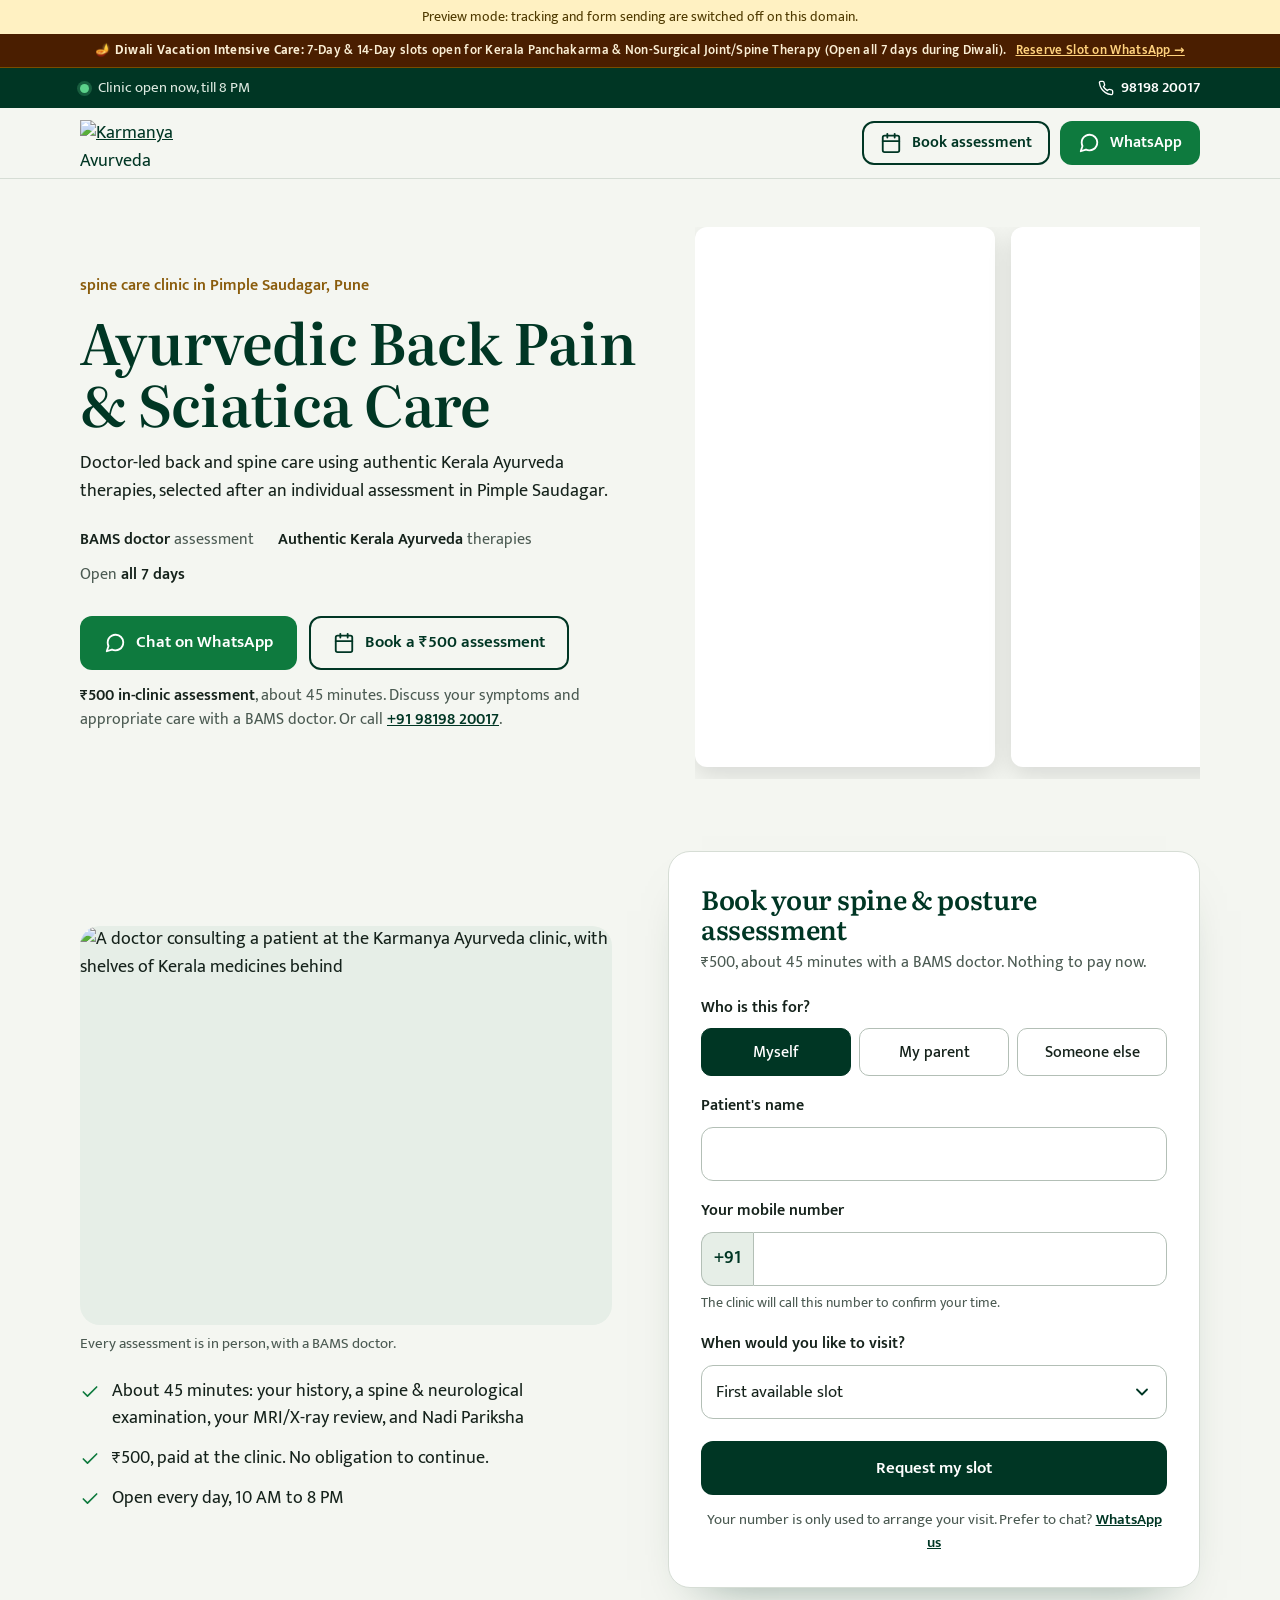
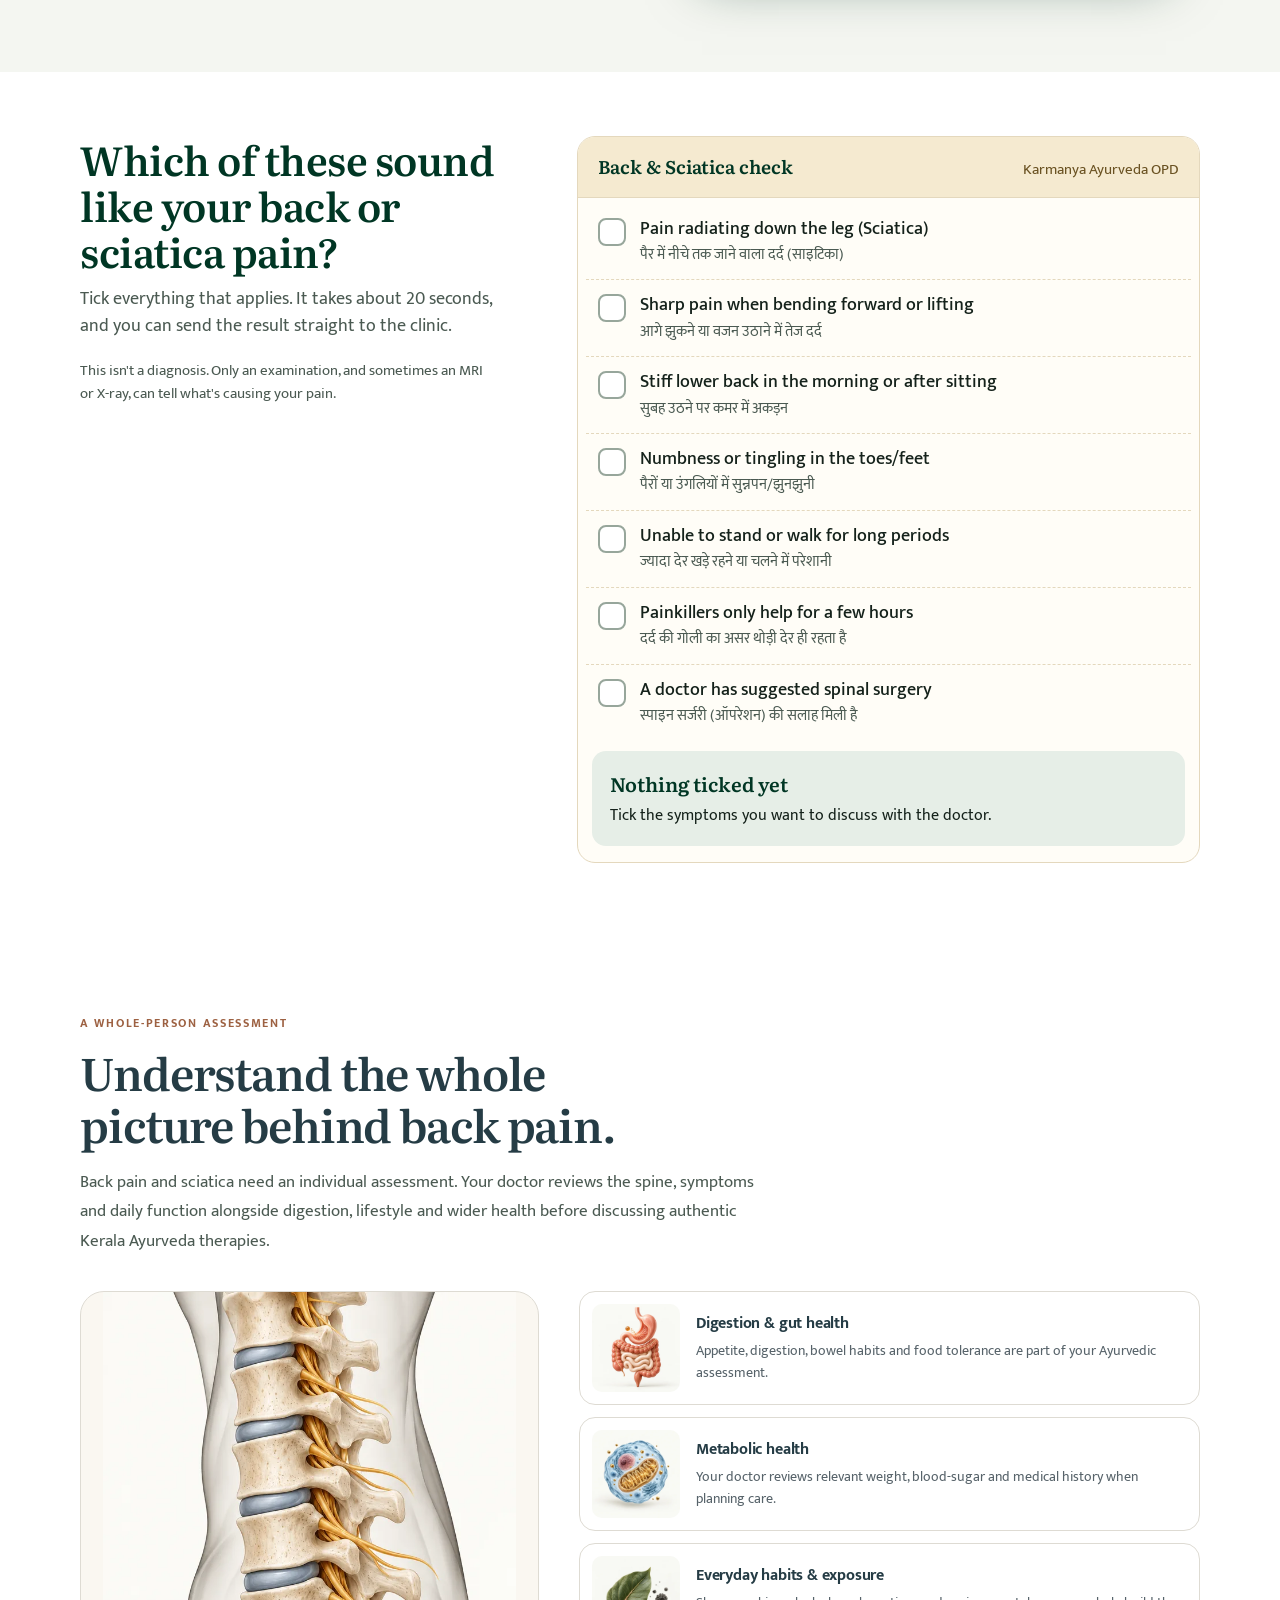
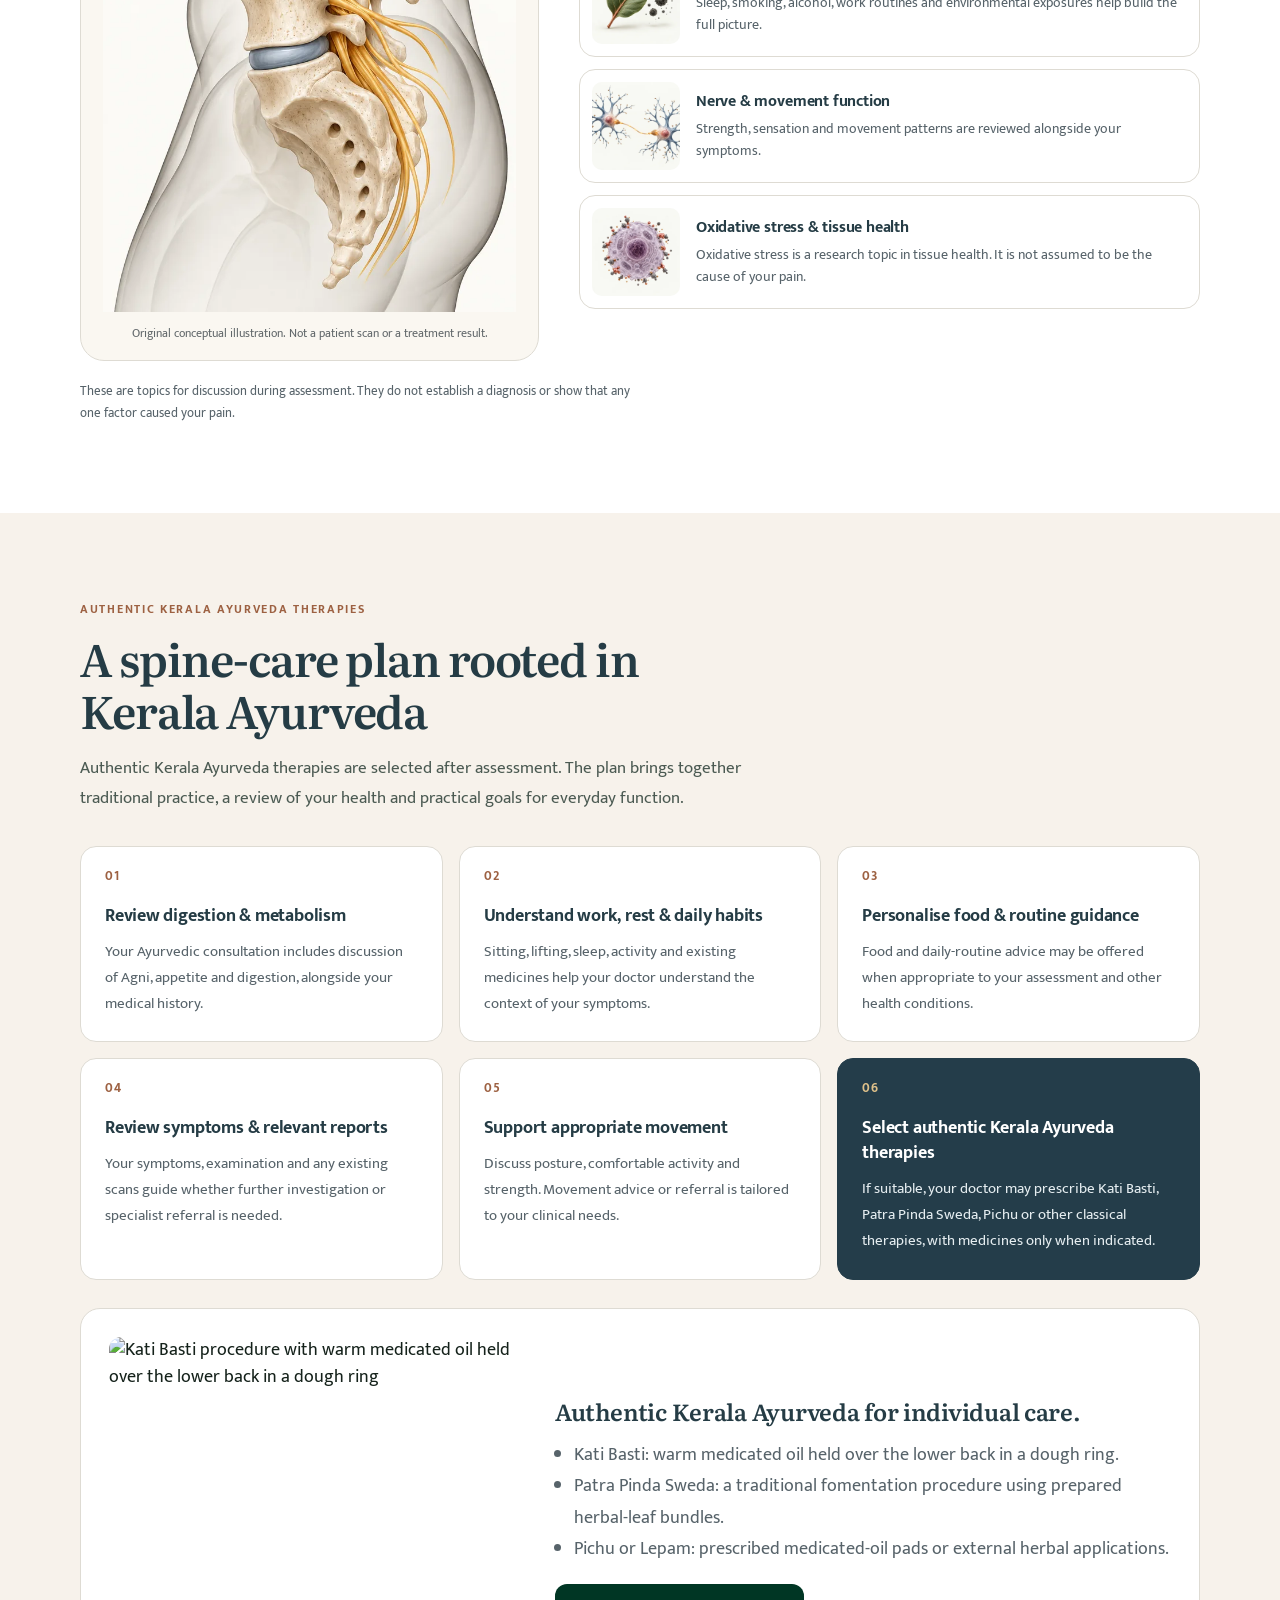
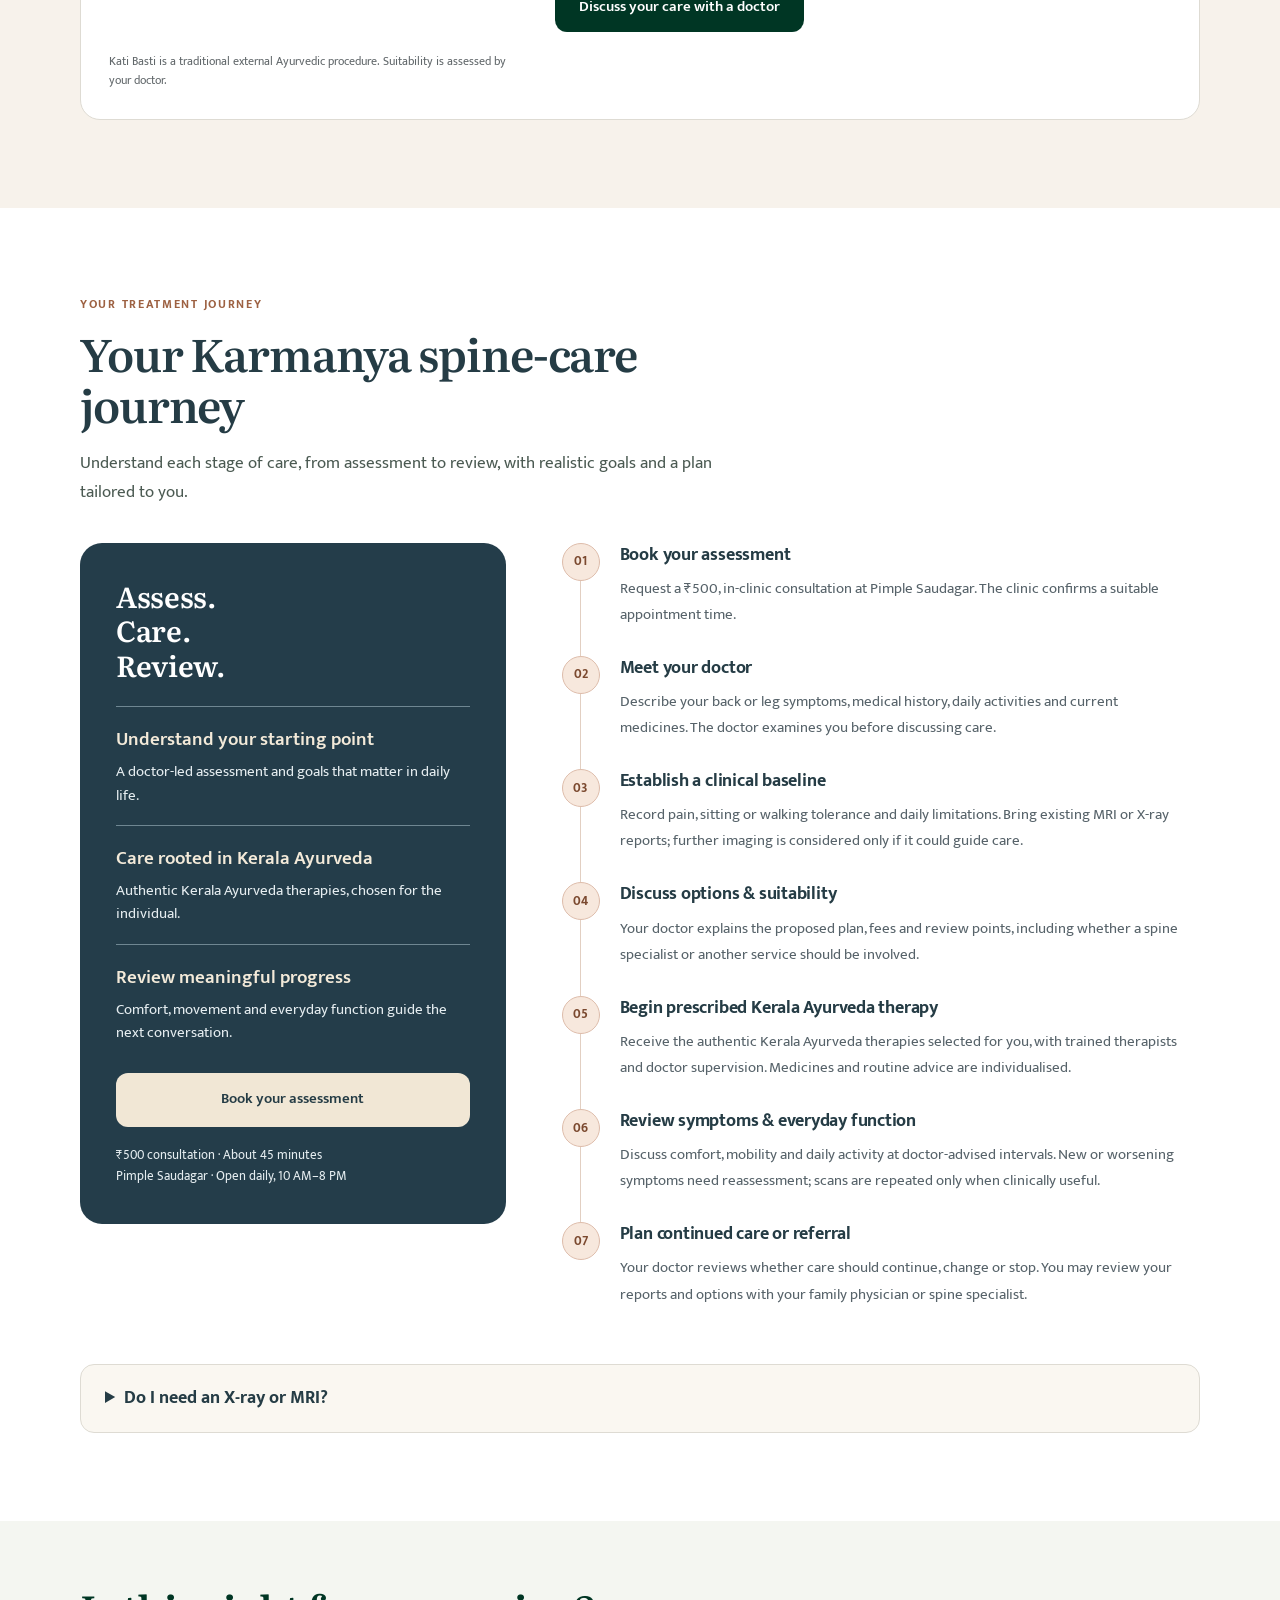
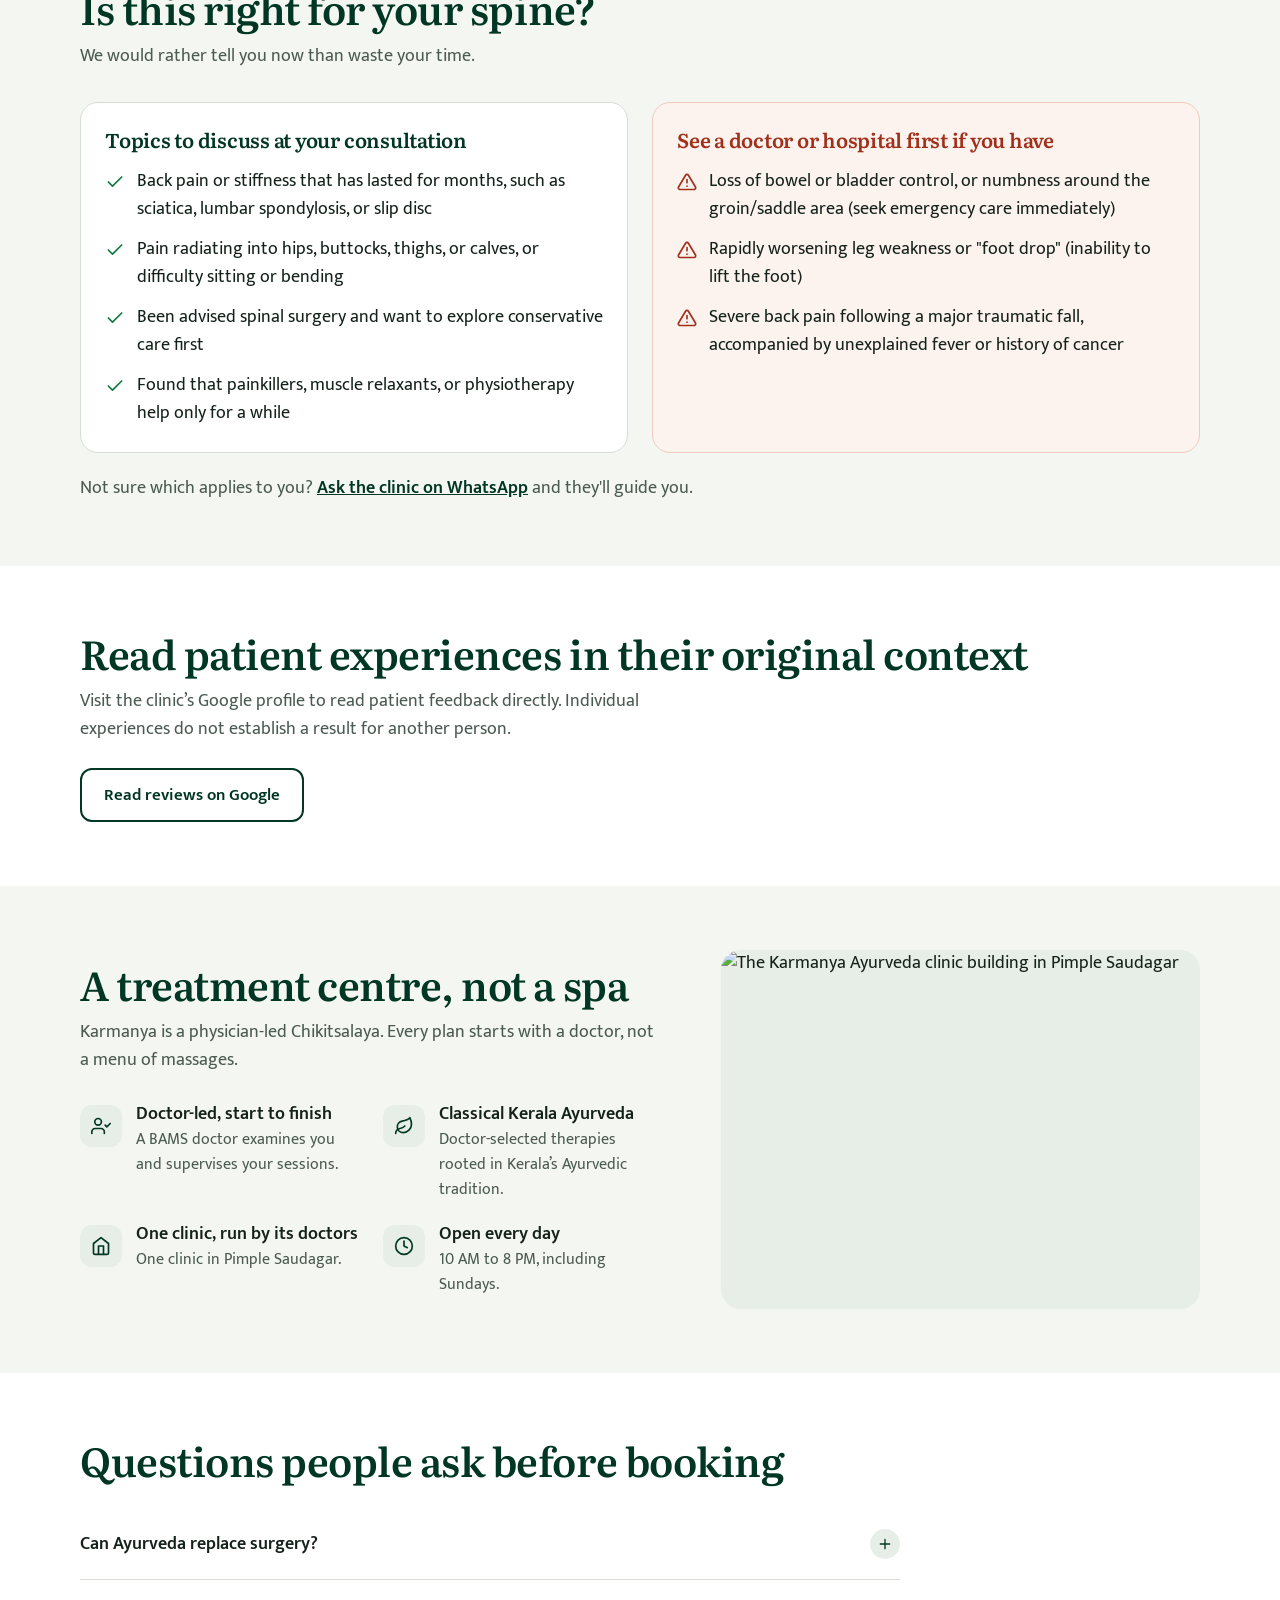
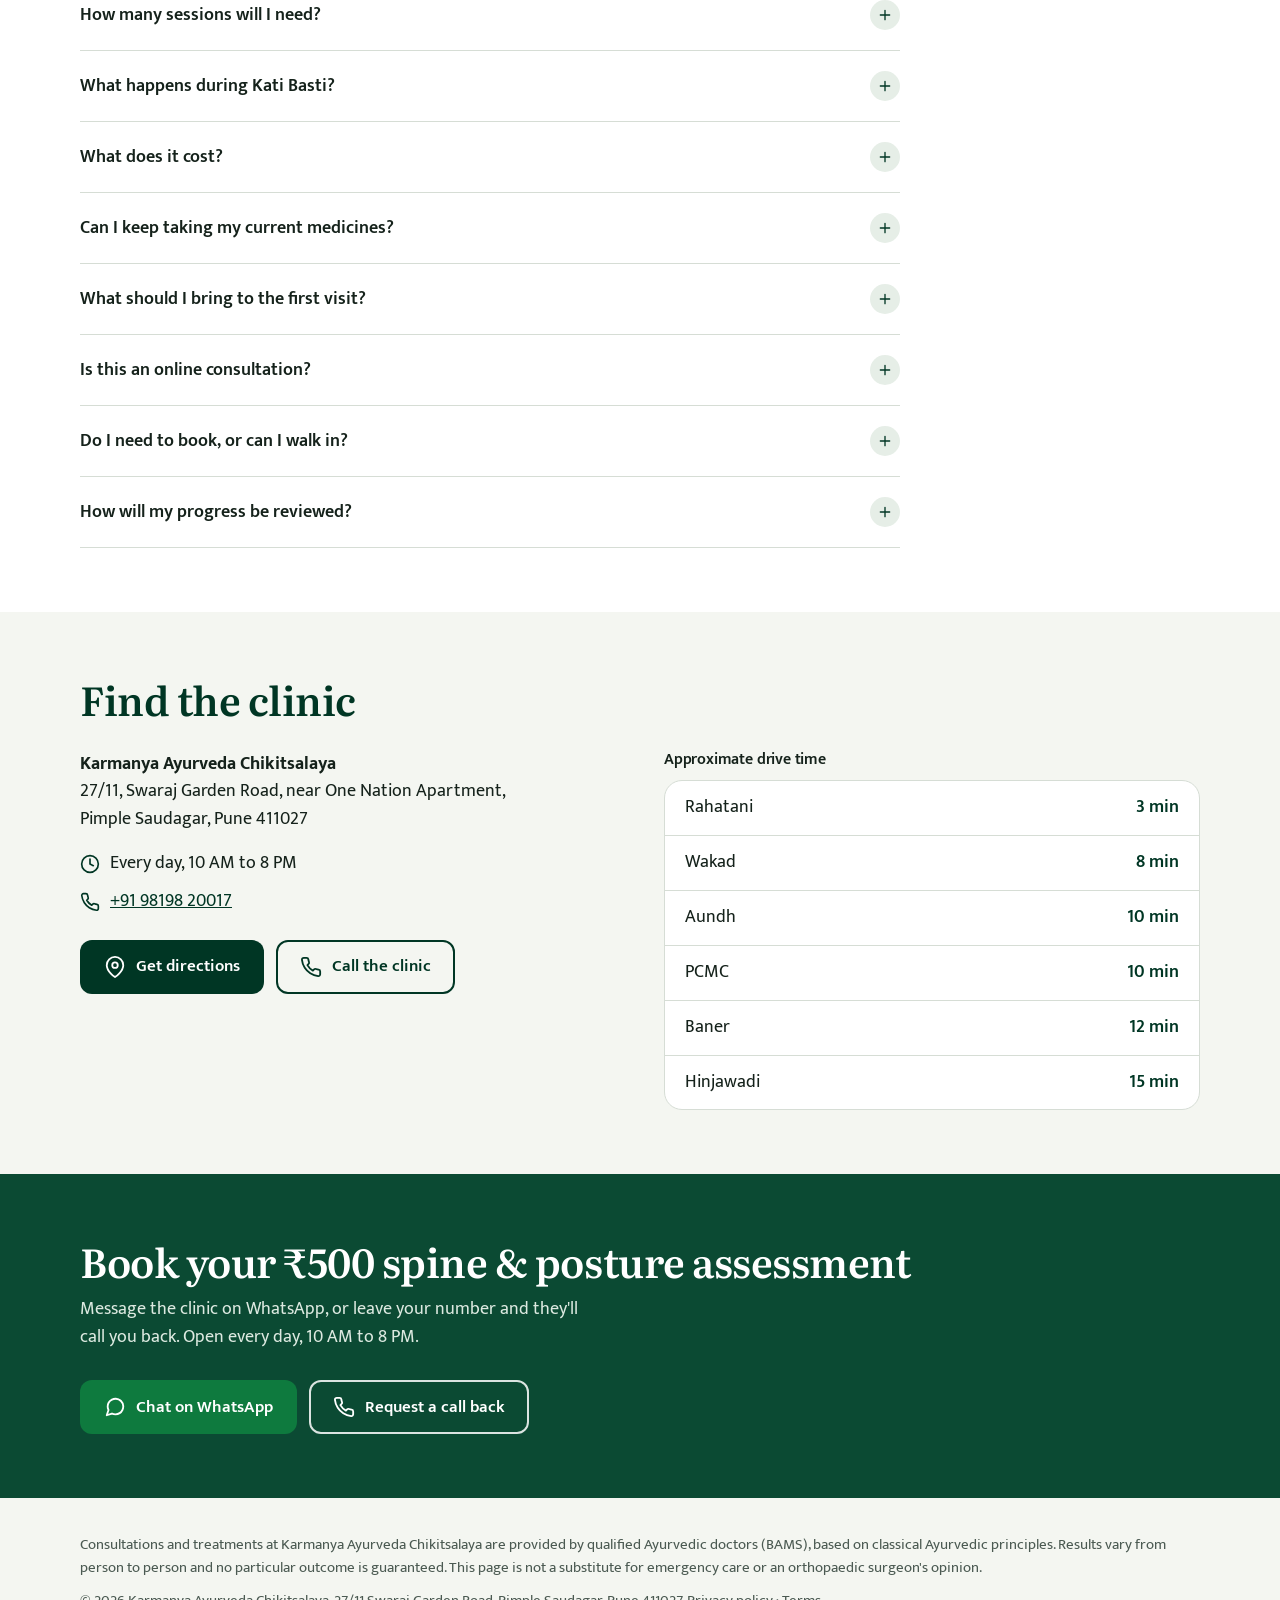
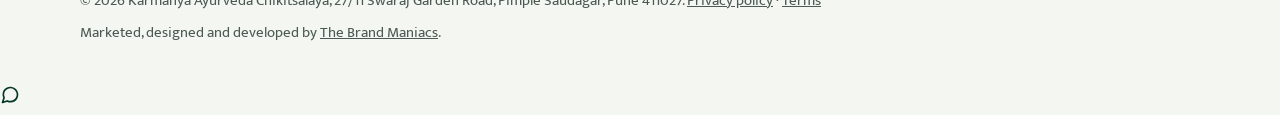
==== commit 800561a6: "Remove former doctor profiles from landing pages" ====
--- a/back.html
+++ b/back.html
@@ -633,12 +633,6 @@
       </div>
       <p class="offer"><strong>₹500 in-clinic assessment</strong>, about 45 minutes. Discuss your symptoms and appropriate care with a BAMS doctor. Or call <a href="tel:+919819820017" data-loc="hero_text">+91 98198 20017</a>.</p>
 
-      <div class="docs-line">
-        <div class="avatars">
-          <img src="https://karmanyaayurveda.com/images/doctors/dr-tejasvi-portrait.webp" alt="Dr. Tejasvi Mulik" width="50" height="50">
-        </div>
-        <p>You'll be examined by <strong>Dr. Tejasvi Mulik</strong> (BAMS), Senior Ayurvedic Physician, in person.</p>
-      </div>
     </div>
 
   </div>
@@ -836,23 +830,6 @@
       </div>
     </div>
     <p class="fit-after">Not sure which applies to you? <a data-wa data-loc="fit" href="https://wa.me/919819820017?text=Namaste!%20I%20would%20like%20to%20book%20a%20spine%20assessment%20at%20Karmanya%20Ayurveda%2C%20Pimple%20Saudagar.%20Please%20share%20an%20available%20slot.">Ask the clinic on WhatsApp</a> and they'll guide you.</p>
-  </div>
-</section>
-
-<!-- DOCTORS -->
-<section class="section paper">
-  <div class="wrap">
-    <h2>Doctor-led care at Karmanya</h2>
-    <div class="docs" style="grid-template-columns: 1fr; max-width: 680px; margin: 32px auto 0;">
-      <article class="doc">
-        <img src="https://karmanyaayurveda.com/images/doctors/dr-tejasvi-portrait.webp" alt="Dr. Tejasvi Mulik" width="348" height="430" loading="lazy">
-        <div>
-          <h3>Dr. Tejasvi Mulik</h3>
-          <p class="creds">BAMS &bull; Senior Ayurvedic Physician & Nadi Pariksha Specialist</p>
-          <p class="bio">Dr. Tejasvi Mulik is a BAMS Ayurvedic physician at Karmanya. Your consultation includes discussion of symptoms, relevant reports and an individual care plan using authentic Kerala Ayurveda therapies when appropriate.</p>
-        </div>
-      </article>
-    </div>
   </div>
 </section>
 
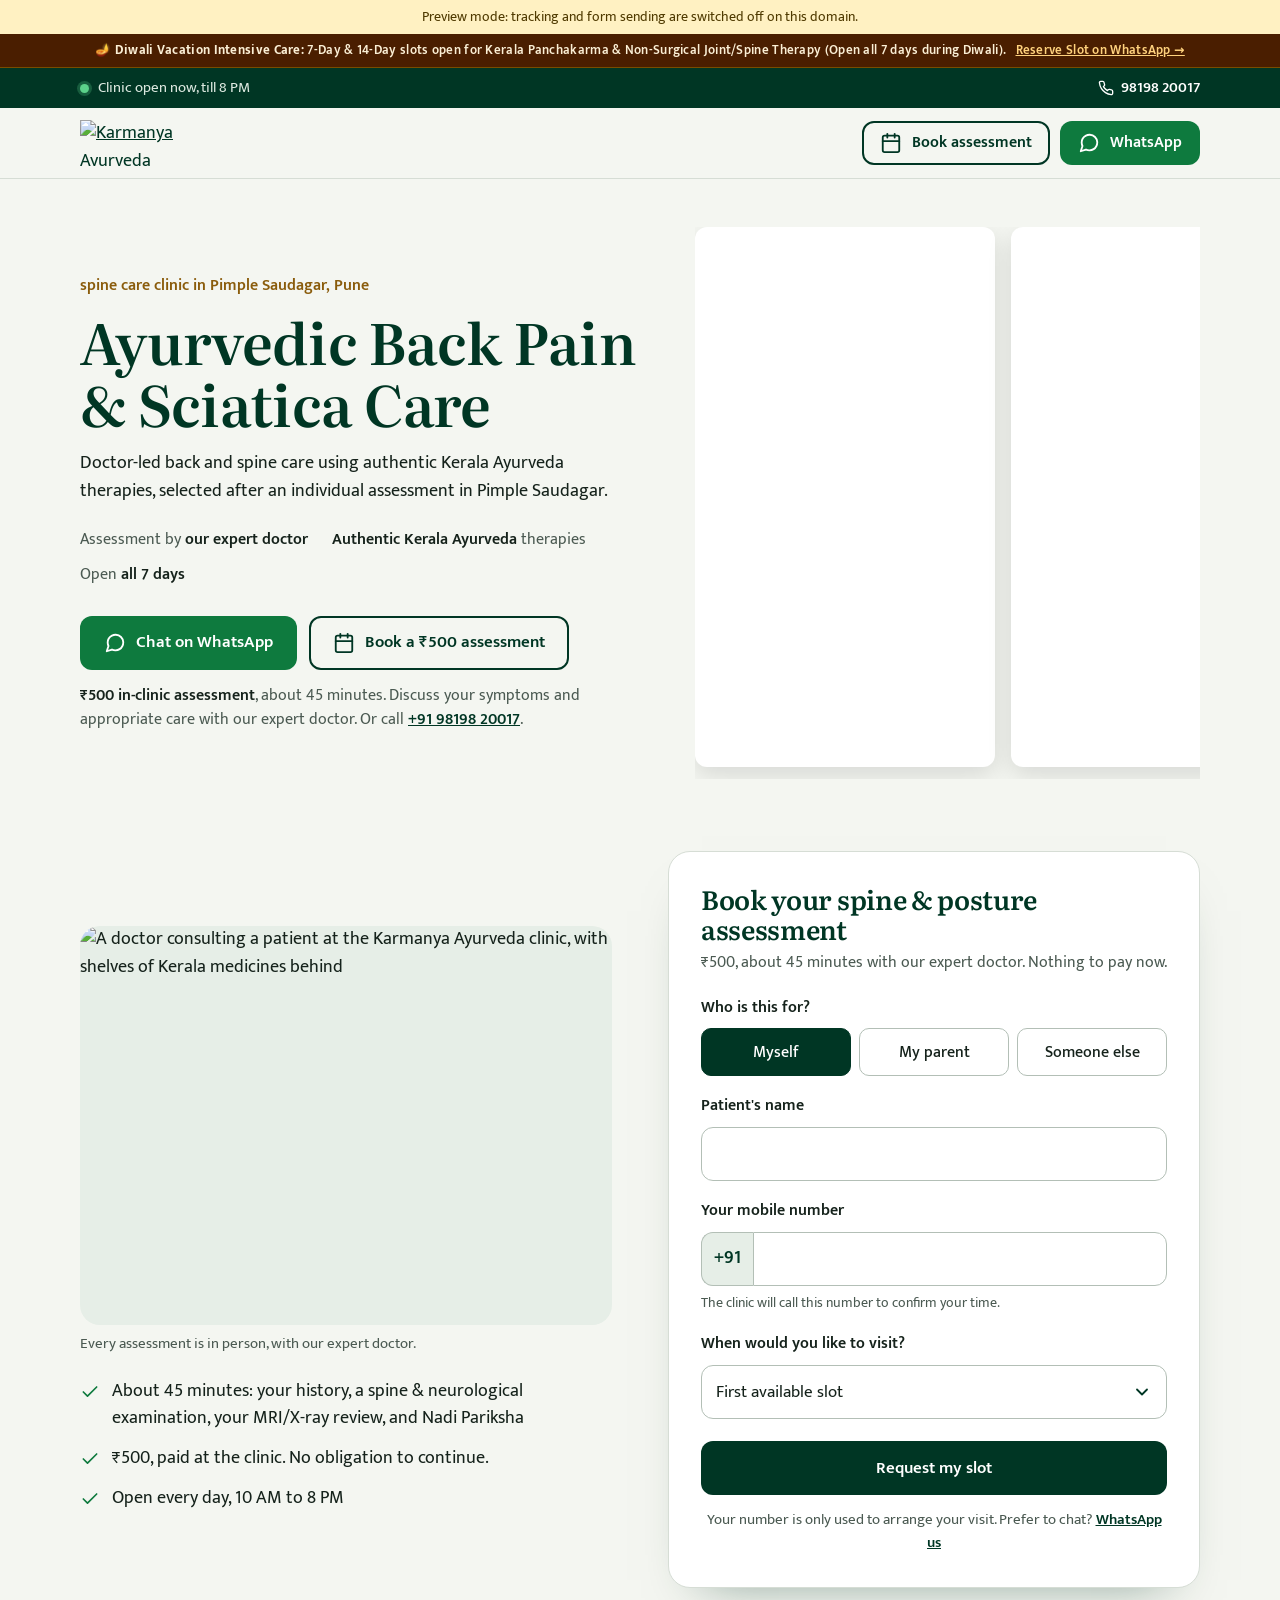
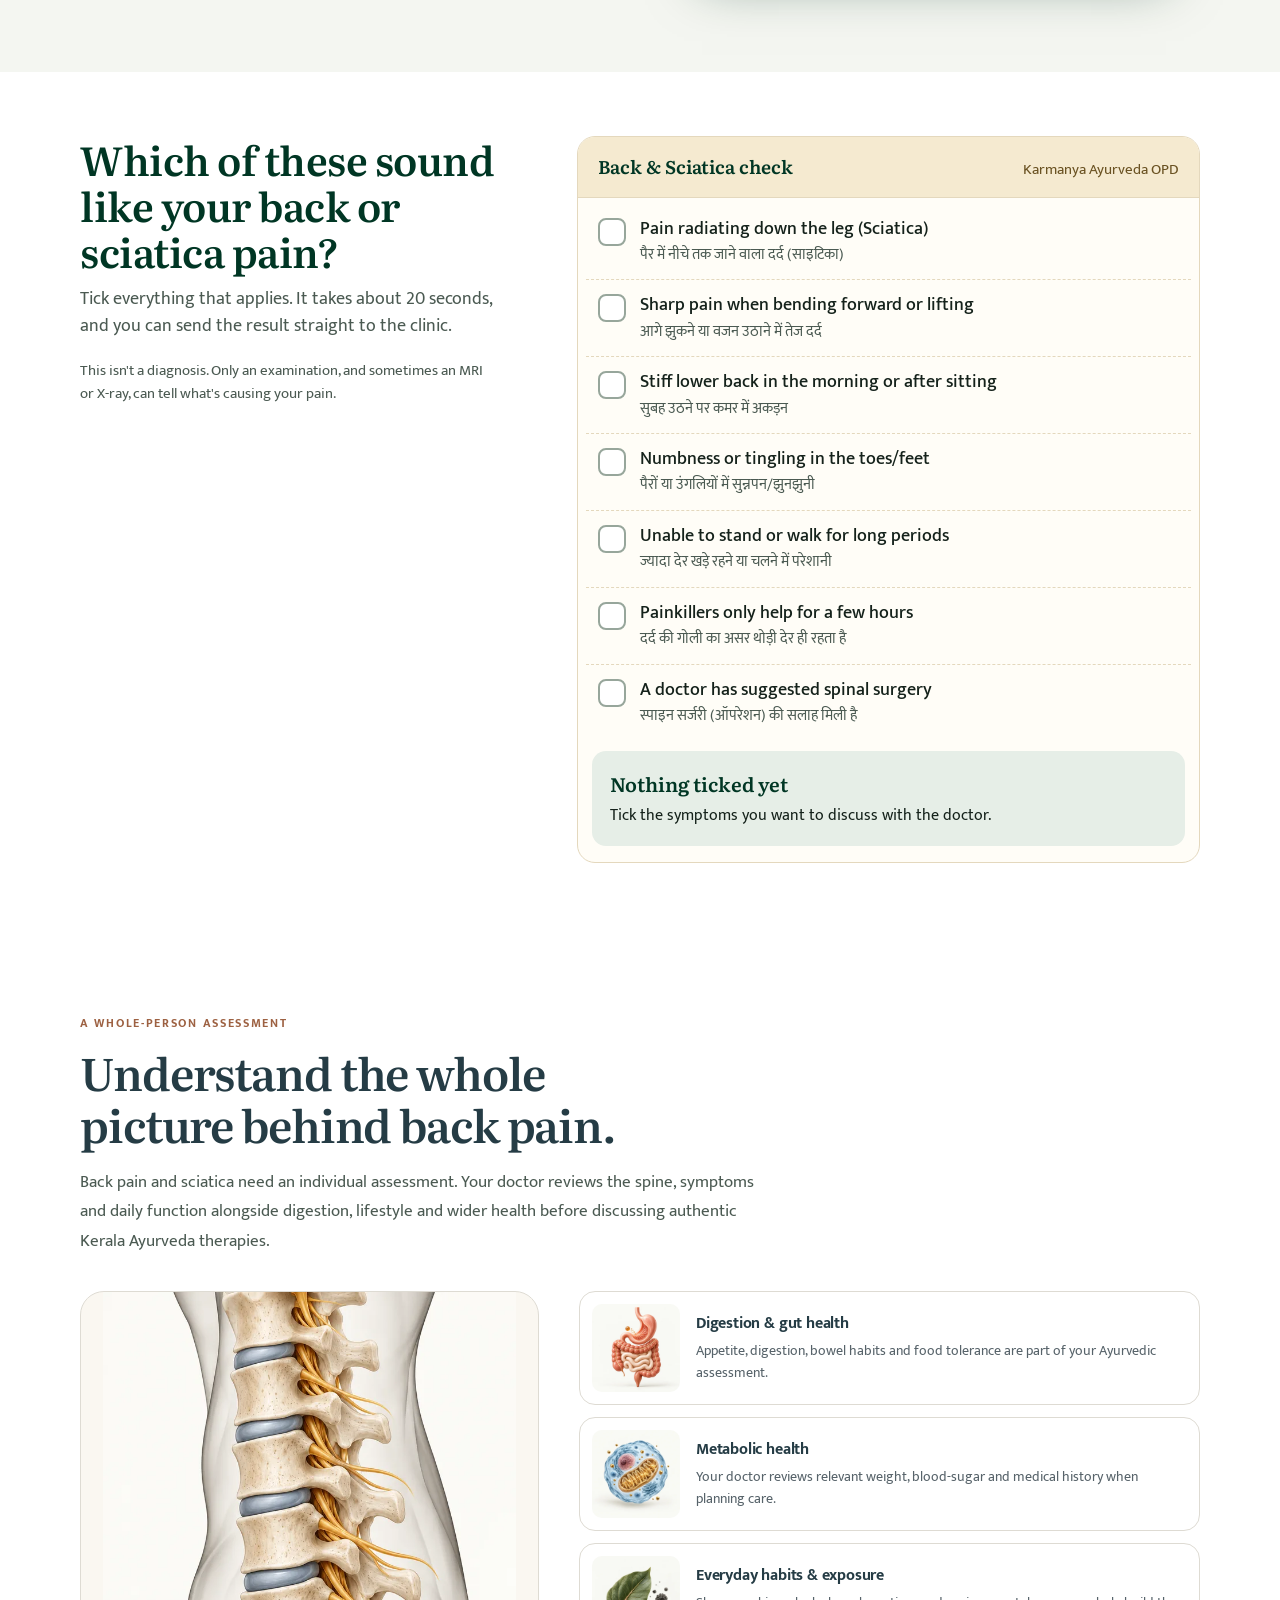
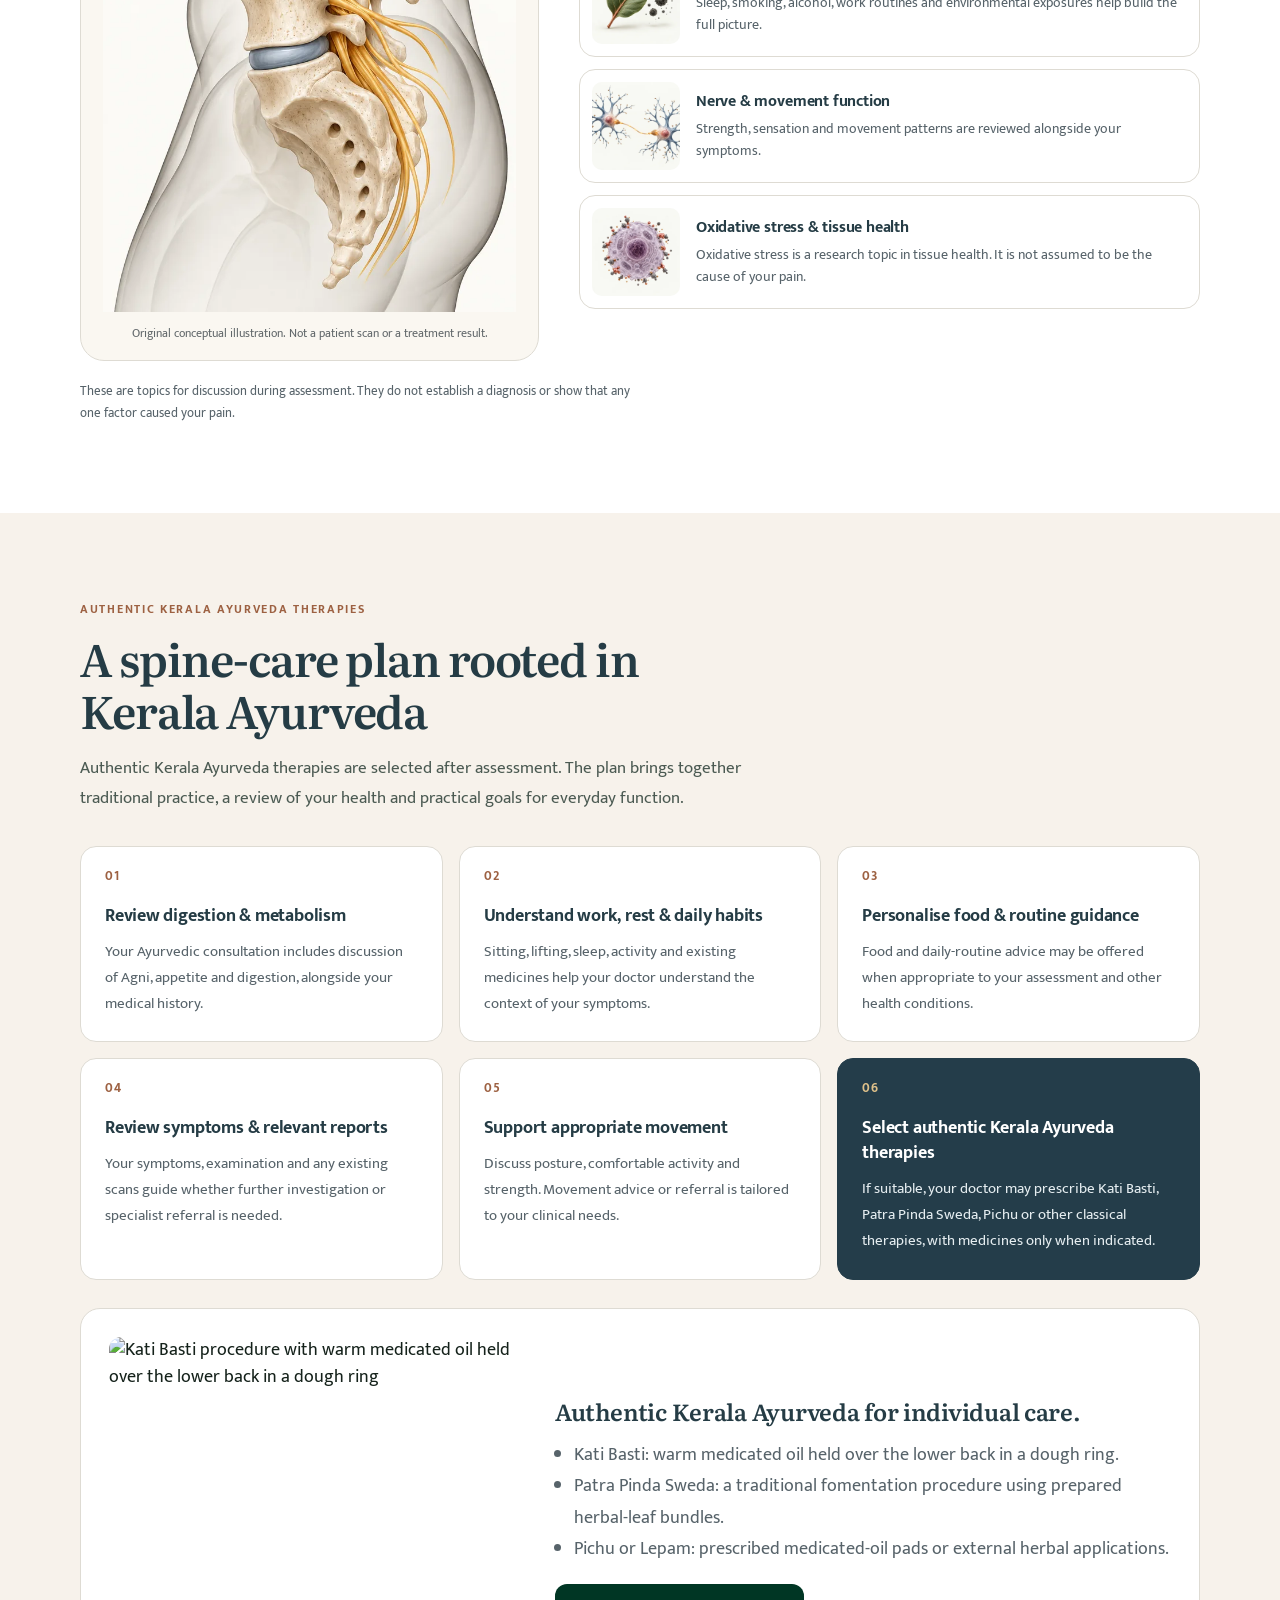
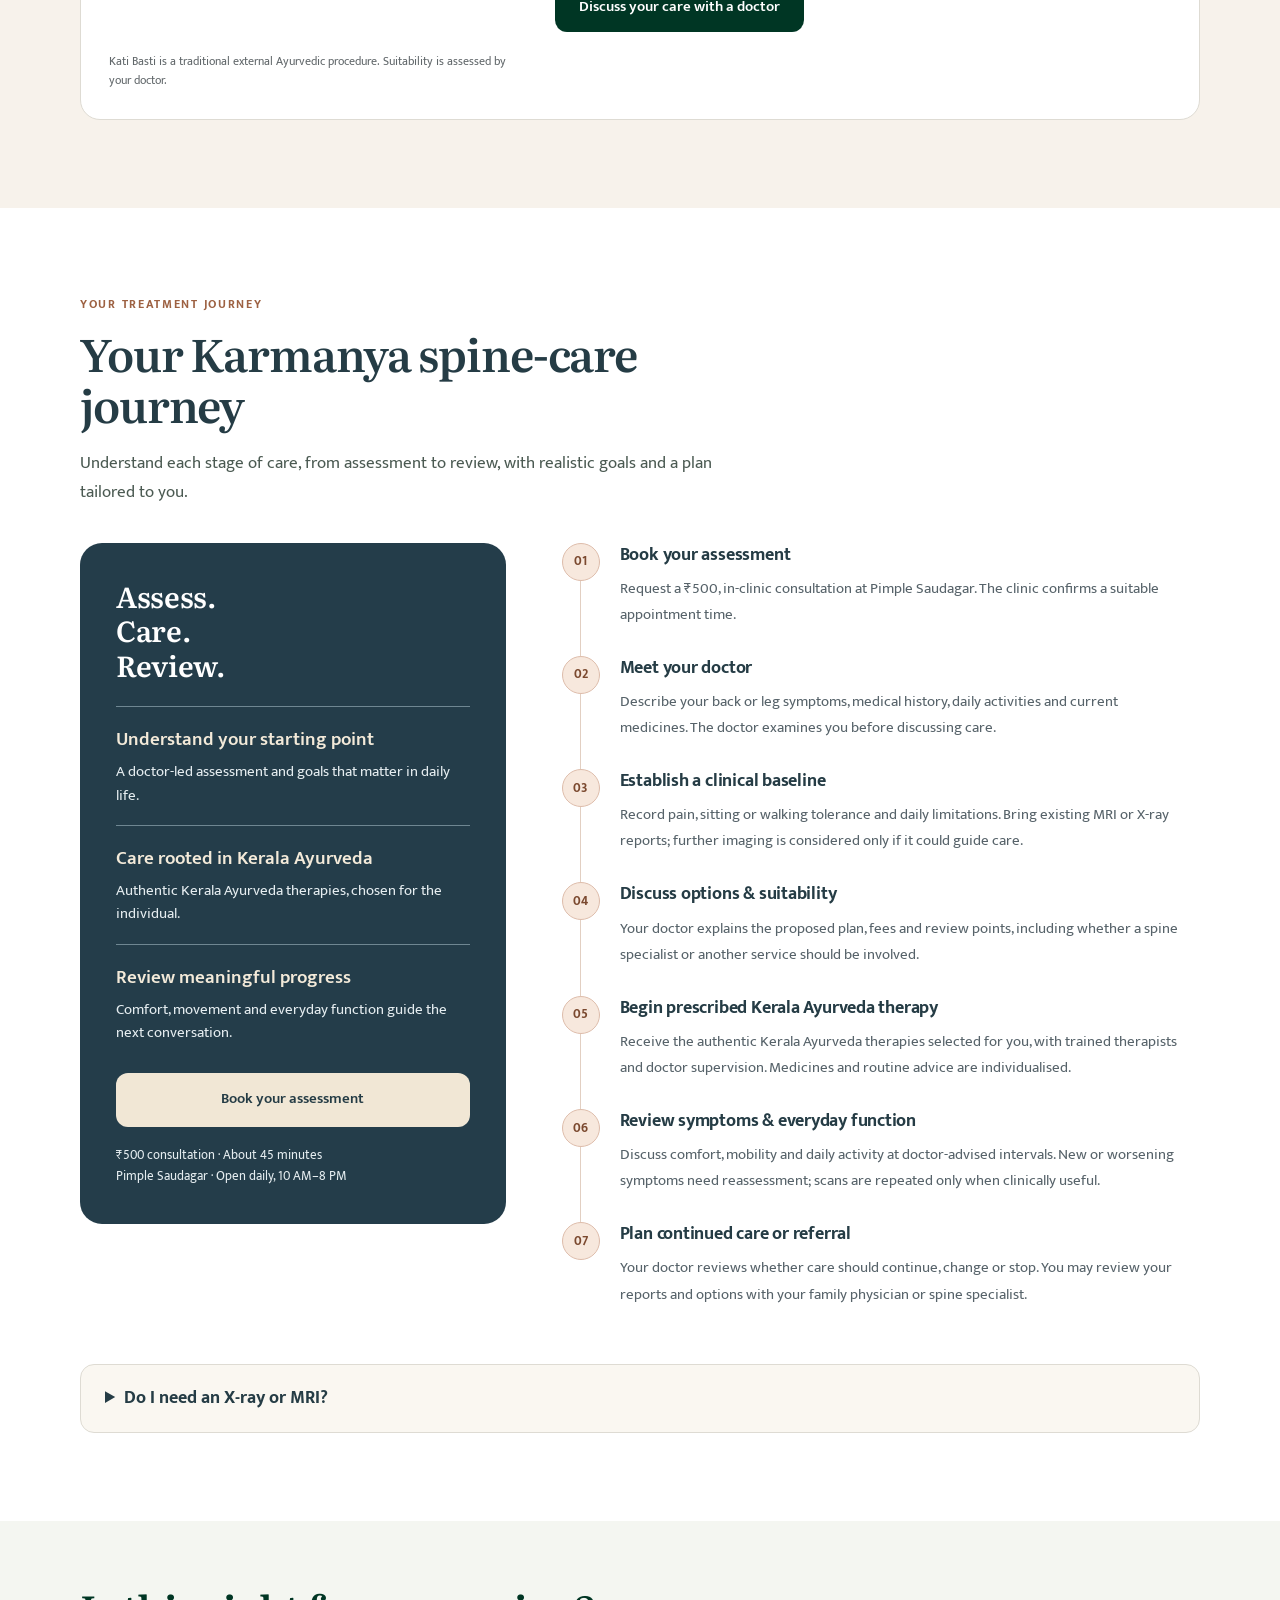
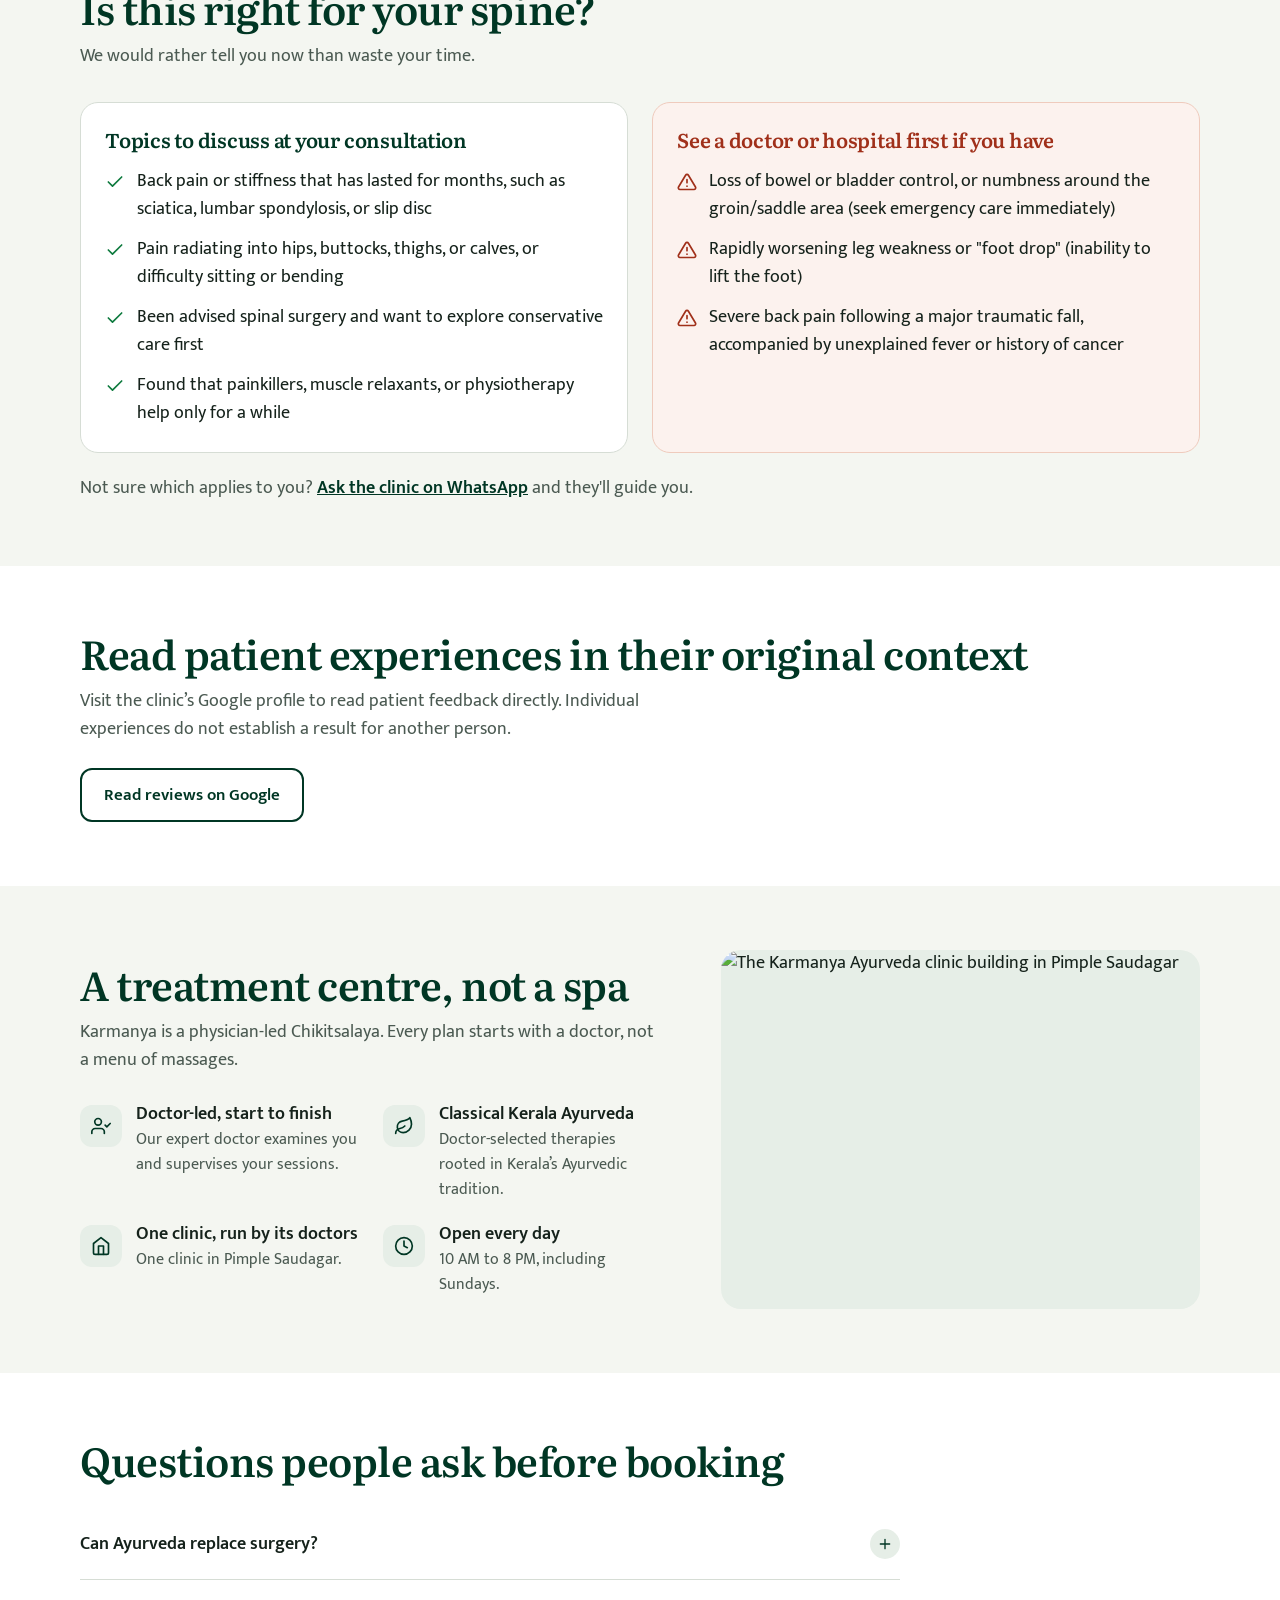
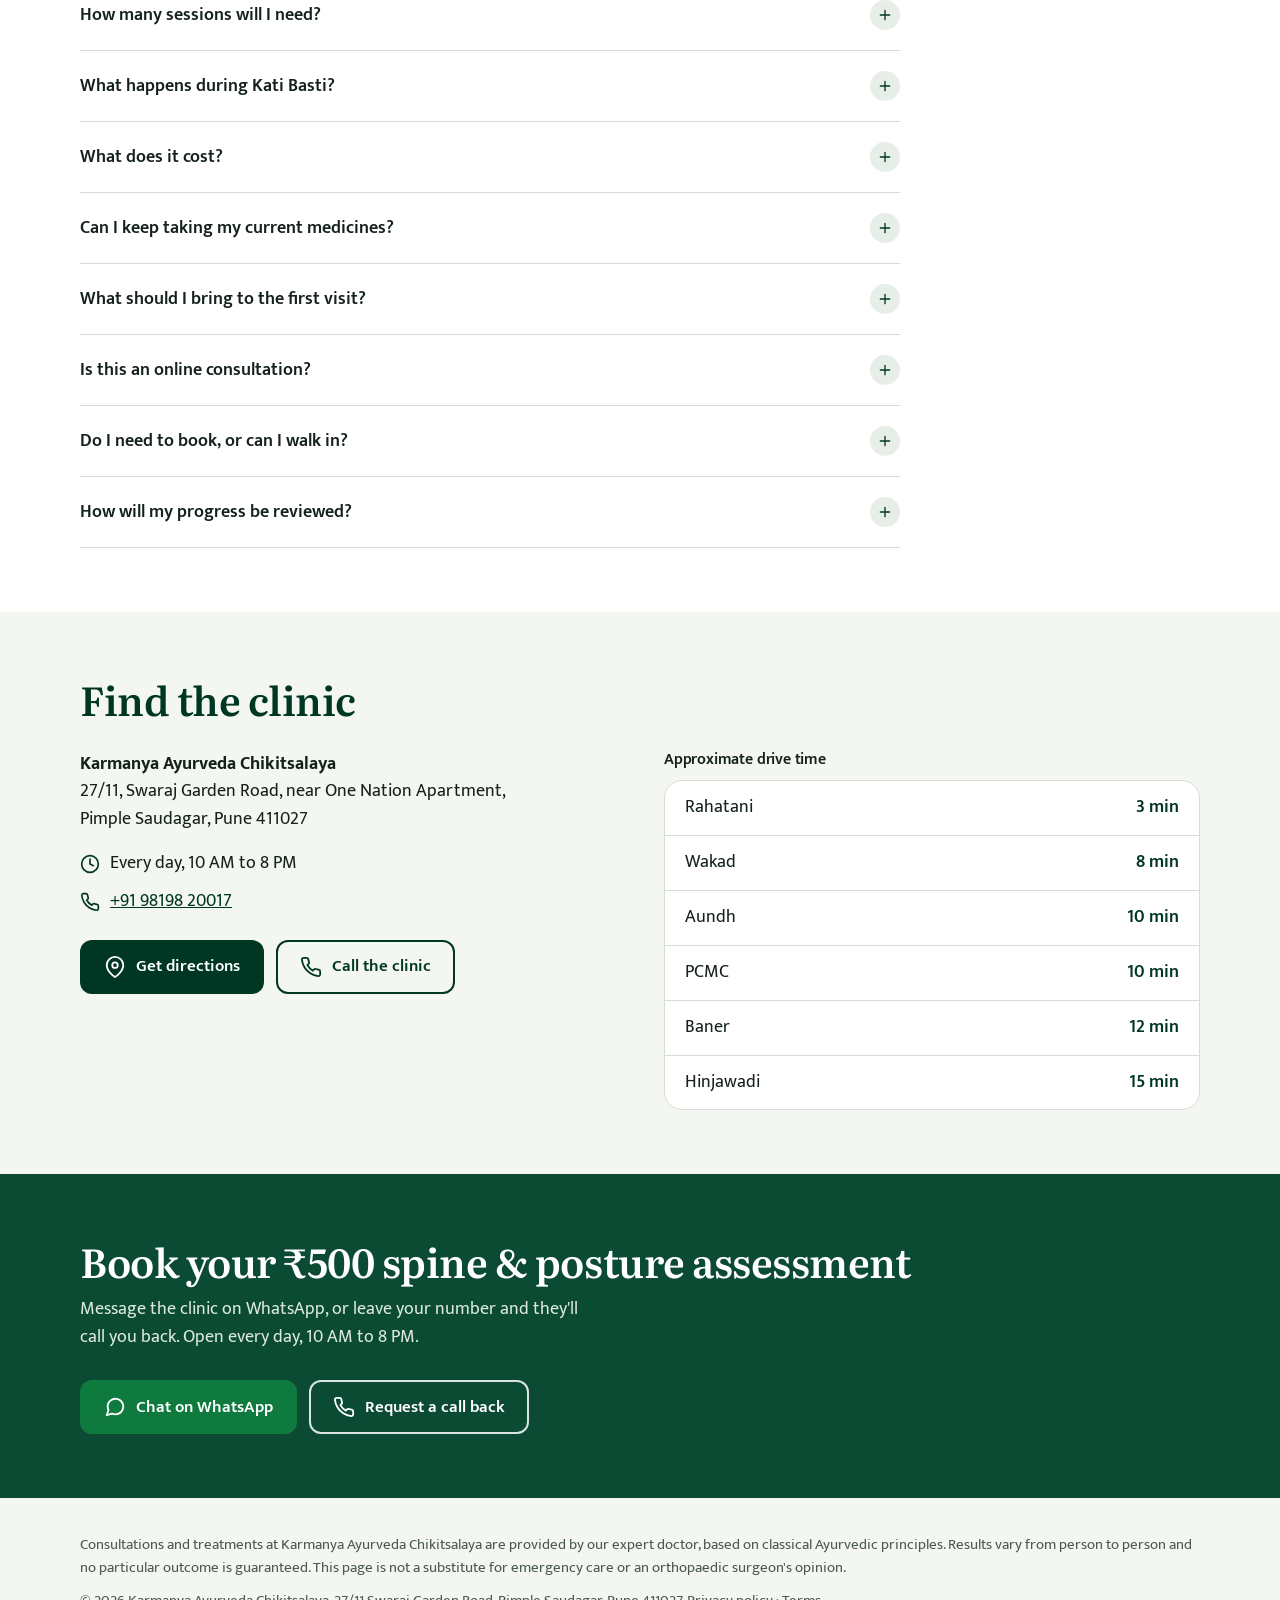
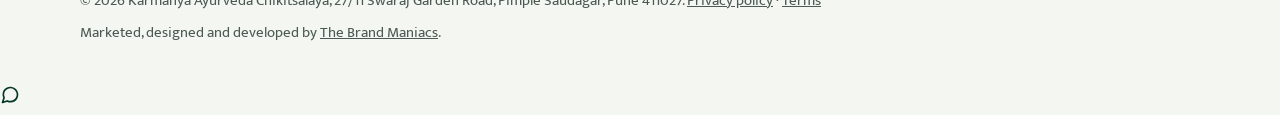
==== commit 30779b32: "Use our expert doctor across landing-page copy" ====
--- a/back.html
+++ b/back.html
@@ -10,7 +10,7 @@
 <meta property="og:type" content="website">
 <meta property="og:site_name" content="Karmanya Ayurveda Chikitsalaya">
 <meta property="og:title" content="Back pain or Sciatica? Non-surgical Kerala Ayurvedic care in Pimple Saudagar">
-<meta property="og:description" content="₹500 in-clinic spine & posture assessment with BAMS doctors. Open every day, 10 AM to 8 PM.">
+<meta property="og:description" content="₹500 in-clinic spine & posture assessment with our expert doctor. Open every day, 10 AM to 8 PM.">
 <meta property="og:image" content="https://karmanyaayurveda.com/images/facility/kerala-ayurveda-pharmacy.webp">
 <meta name="theme-color" content="#003624">
 <link rel="icon" href="https://karmanyaayurveda.com/images/logo.png">
@@ -81,7 +81,7 @@
   },
   "surgery": {
     "title": "Understand your spine care options",
-    "sub": "Bring your existing reports and treatment recommendations. A BAMS doctor assesses suitability and explains when specialist advice is needed.",
+    "sub": "Bring your existing reports and treatment recommendations. Our expert doctor assesses suitability and explains when specialist advice is needed.",
     "wa": "Namaste! I would like to book a spine assessment at Karmanya Ayurveda, Pimple Saudagar. Please share an available slot."
   },
   "parent": {
@@ -625,13 +625,13 @@
         })();
       </script>
 
-      <ul class="proof"><li><span><strong>BAMS doctor</strong> assessment</span></li><li><span><strong>Authentic Kerala Ayurveda</strong> therapies</span></li><li><span>Open <strong>all 7 days</strong></span></li></ul>
+      <ul class="proof"><li><span>Assessment by <strong>our expert doctor</strong></span></li><li><span><strong>Authentic Kerala Ayurveda</strong> therapies</span></li><li><span>Open <strong>all 7 days</strong></span></li></ul>
 
       <div class="cta-row" id="heroCtas">
         <a class="btn btn-wa" data-wa data-loc="hero" href="https://wa.me/919819820017?text=Namaste!%20I%20would%20like%20to%20book%20a%20spine%20assessment%20at%20Karmanya%20Ayurveda%2C%20Pimple%20Saudagar.%20Please%20share%20an%20available%20slot."><svg class="icon" aria-hidden="true"><use href="#i-chat"/></svg>Chat on WhatsApp</a>
         <a class="btn btn-outline" href="#book"><svg class="icon" aria-hidden="true"><use href="#i-cal"/></svg>Book a ₹500 assessment</a>
       </div>
-      <p class="offer"><strong>₹500 in-clinic assessment</strong>, about 45 minutes. Discuss your symptoms and appropriate care with a BAMS doctor. Or call <a href="tel:+919819820017" data-loc="hero_text">+91 98198 20017</a>.</p>
+      <p class="offer"><strong>₹500 in-clinic assessment</strong>, about 45 minutes. Discuss your symptoms and appropriate care with our expert doctor. Or call <a href="tel:+919819820017" data-loc="hero_text">+91 98198 20017</a>.</p>
 
     </div>
 
@@ -644,7 +644,7 @@
       <div class="card-form" id="book">
         <div id="formWrap">
           <h2>Book your spine & posture assessment</h2>
-          <p class="form-sub">₹500, about 45 minutes with a BAMS doctor. Nothing to pay now.</p>
+          <p class="form-sub">₹500, about 45 minutes with our expert doctor. Nothing to pay now.</p>
 
           <form id="leadForm" action="/api/consultation" method="post" novalidate>
             <input type="hidden" name="website" value="">
@@ -704,7 +704,7 @@
       <aside class="book-aside">
         <figure>
           <img src="https://karmanyaayurveda.com/images/facility/kerala-ayurveda-pharmacy.webp" alt="A doctor consulting a patient at the Karmanya Ayurveda clinic, with shelves of Kerala medicines behind" width="1200" height="896" loading="lazy">
-          <figcaption>Every assessment is in person, with a BAMS doctor.</figcaption>
+          <figcaption>Every assessment is in person, with our expert doctor.</figcaption>
         </figure>
         <ul class="book-points">
           <li><svg class="icon" aria-hidden="true"><use href="#i-check"/></svg><span>About 45 minutes: your history, a spine & neurological examination, your MRI/X-ray review, and Nadi Pariksha</span></li>
@@ -843,7 +843,7 @@
       <h2>A treatment centre, not a spa</h2>
       <p class="lede">Karmanya is a physician-led Chikitsalaya. Every plan starts with a doctor, not a menu of massages.</p>
       <ul class="points">
-        <li><span class="ic"><svg class="icon" aria-hidden="true"><use href="#i-doc"/></svg></span><div><b>Doctor-led, start to finish</b><span>A BAMS doctor examines you and supervises your sessions.</span></div></li>
+        <li><span class="ic"><svg class="icon" aria-hidden="true"><use href="#i-doc"/></svg></span><div><b>Doctor-led, start to finish</b><span>Our expert doctor examines you and supervises your sessions.</span></div></li>
         <li><span class="ic"><svg class="icon" aria-hidden="true"><use href="#i-leaf"/></svg></span><div><b>Classical Kerala Ayurveda</b><span>Doctor-selected therapies rooted in Kerala’s Ayurvedic tradition.</span></div></li>
         <li><span class="ic"><svg class="icon" aria-hidden="true"><use href="#i-home"/></svg></span><div><b>One clinic, run by its doctors</b><span>One clinic in Pimple Saudagar.</span></div></li>
         <li><span class="ic"><svg class="icon" aria-hidden="true"><use href="#i-clock"/></svg></span><div><b>Open every day</b><span>10 AM to 8 PM, including Sundays.</span></div></li>
@@ -913,7 +913,7 @@
 
 <footer>
   <div class="wrap">
-    <p>Consultations and treatments at Karmanya Ayurveda Chikitsalaya are provided by qualified Ayurvedic doctors (BAMS), based on classical Ayurvedic principles. Results vary from person to person and no particular outcome is guaranteed. This page is not a substitute for emergency care or an orthopaedic surgeon's opinion.</p>
+    <p>Consultations and treatments at Karmanya Ayurveda Chikitsalaya are provided by our expert doctor, based on classical Ayurvedic principles. Results vary from person to person and no particular outcome is guaranteed. This page is not a substitute for emergency care or an orthopaedic surgeon's opinion.</p>
     <p>© 2026 Karmanya Ayurveda Chikitsalaya, 27/11 Swaraj Garden Road, Pimple Saudagar, Pune 411027. <a href="https://consult.karmanyaayurveda.com/privacy.html">Privacy policy</a> · <a href="https://consult.karmanyaayurveda.com/terms.html">Terms</a></p>
     <p>Marketed, designed and developed by <a href="https://www.thebrandmaniacs.online/" target="_blank" rel="noopener">The Brand Maniacs</a>.</p>
   </div>
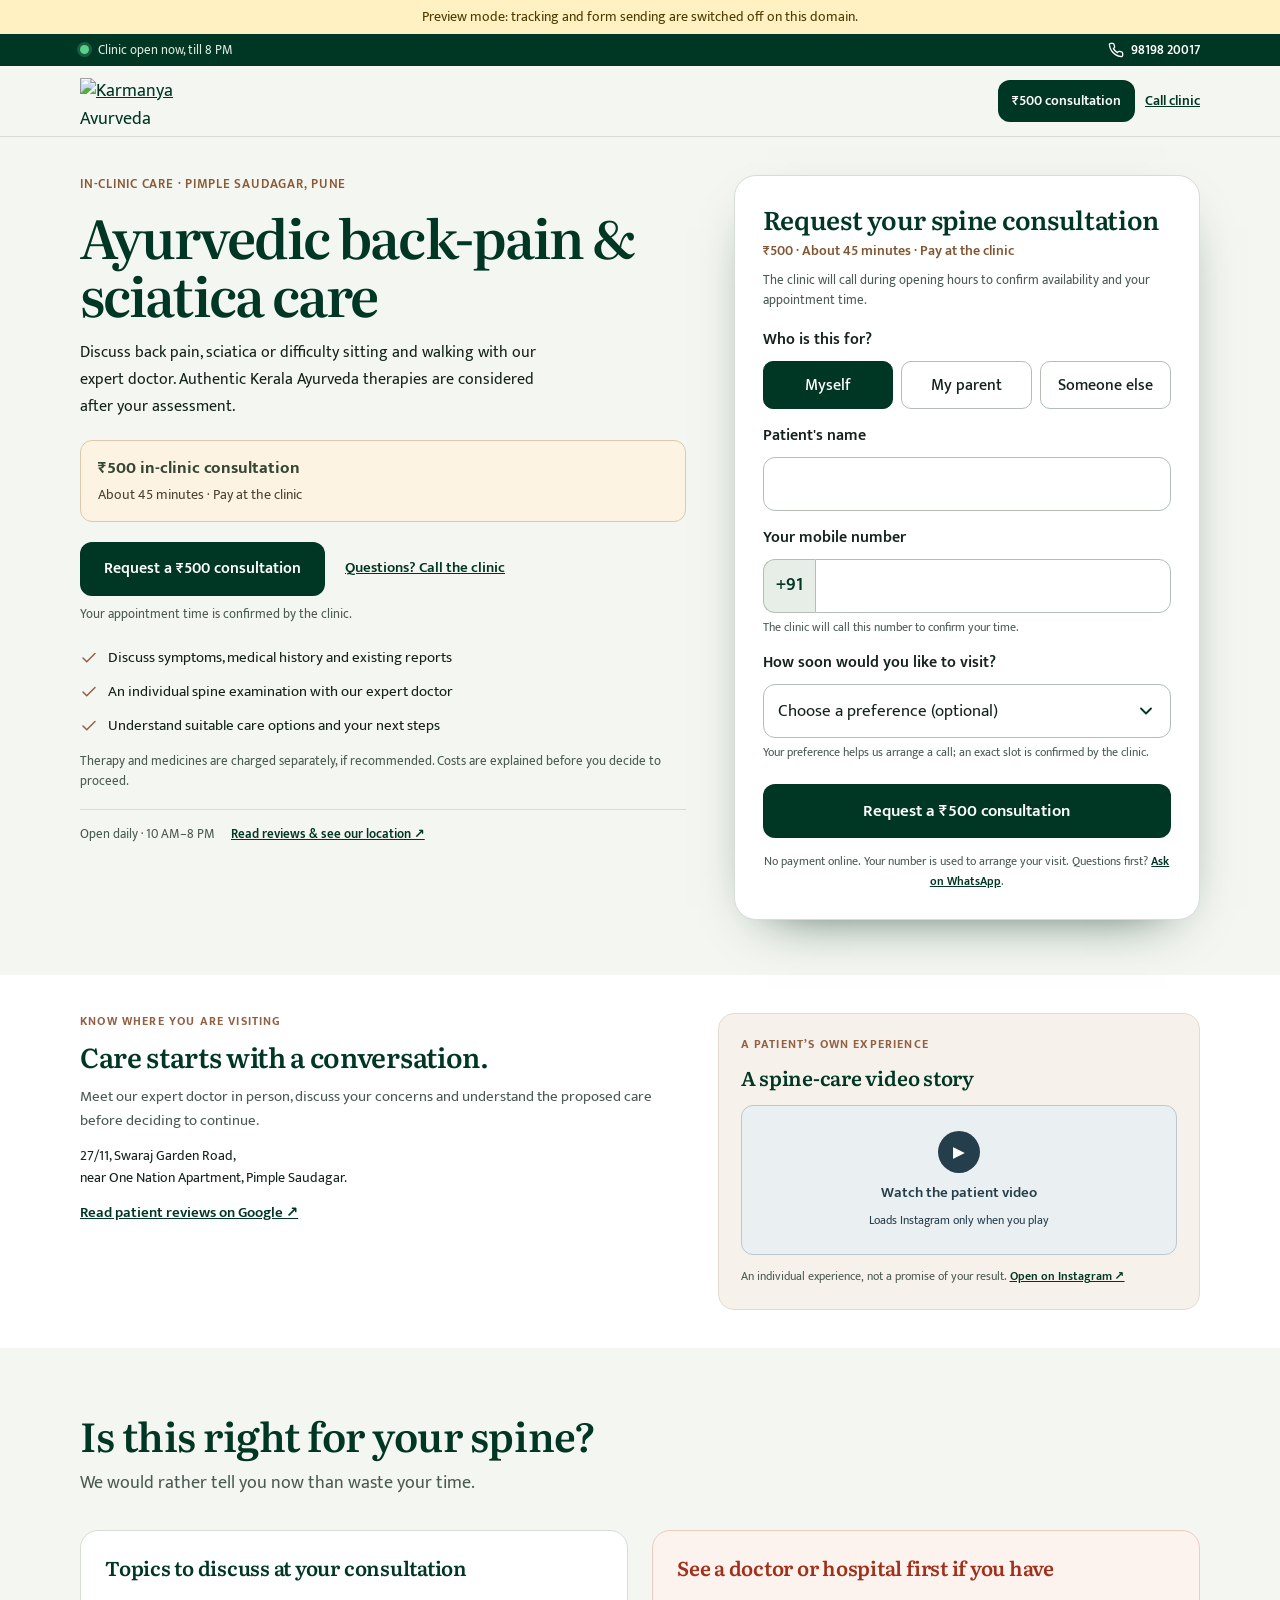
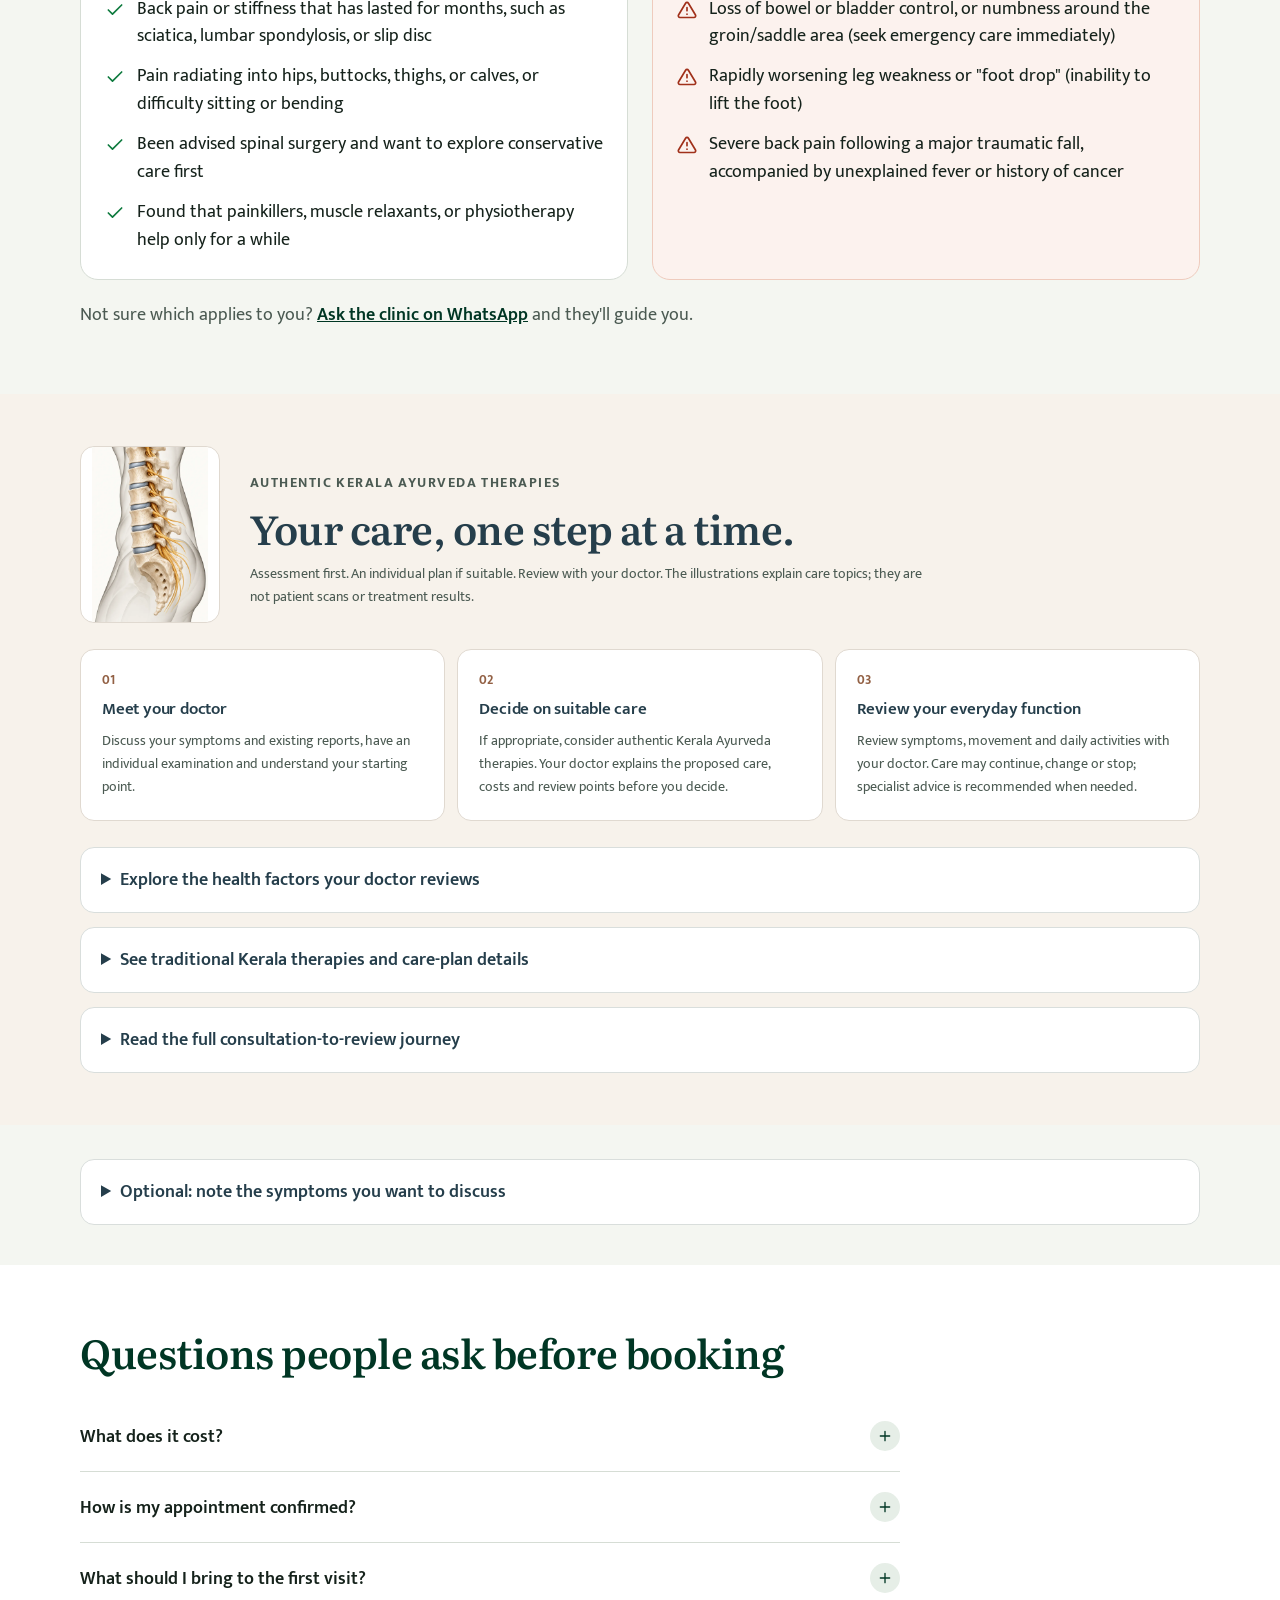
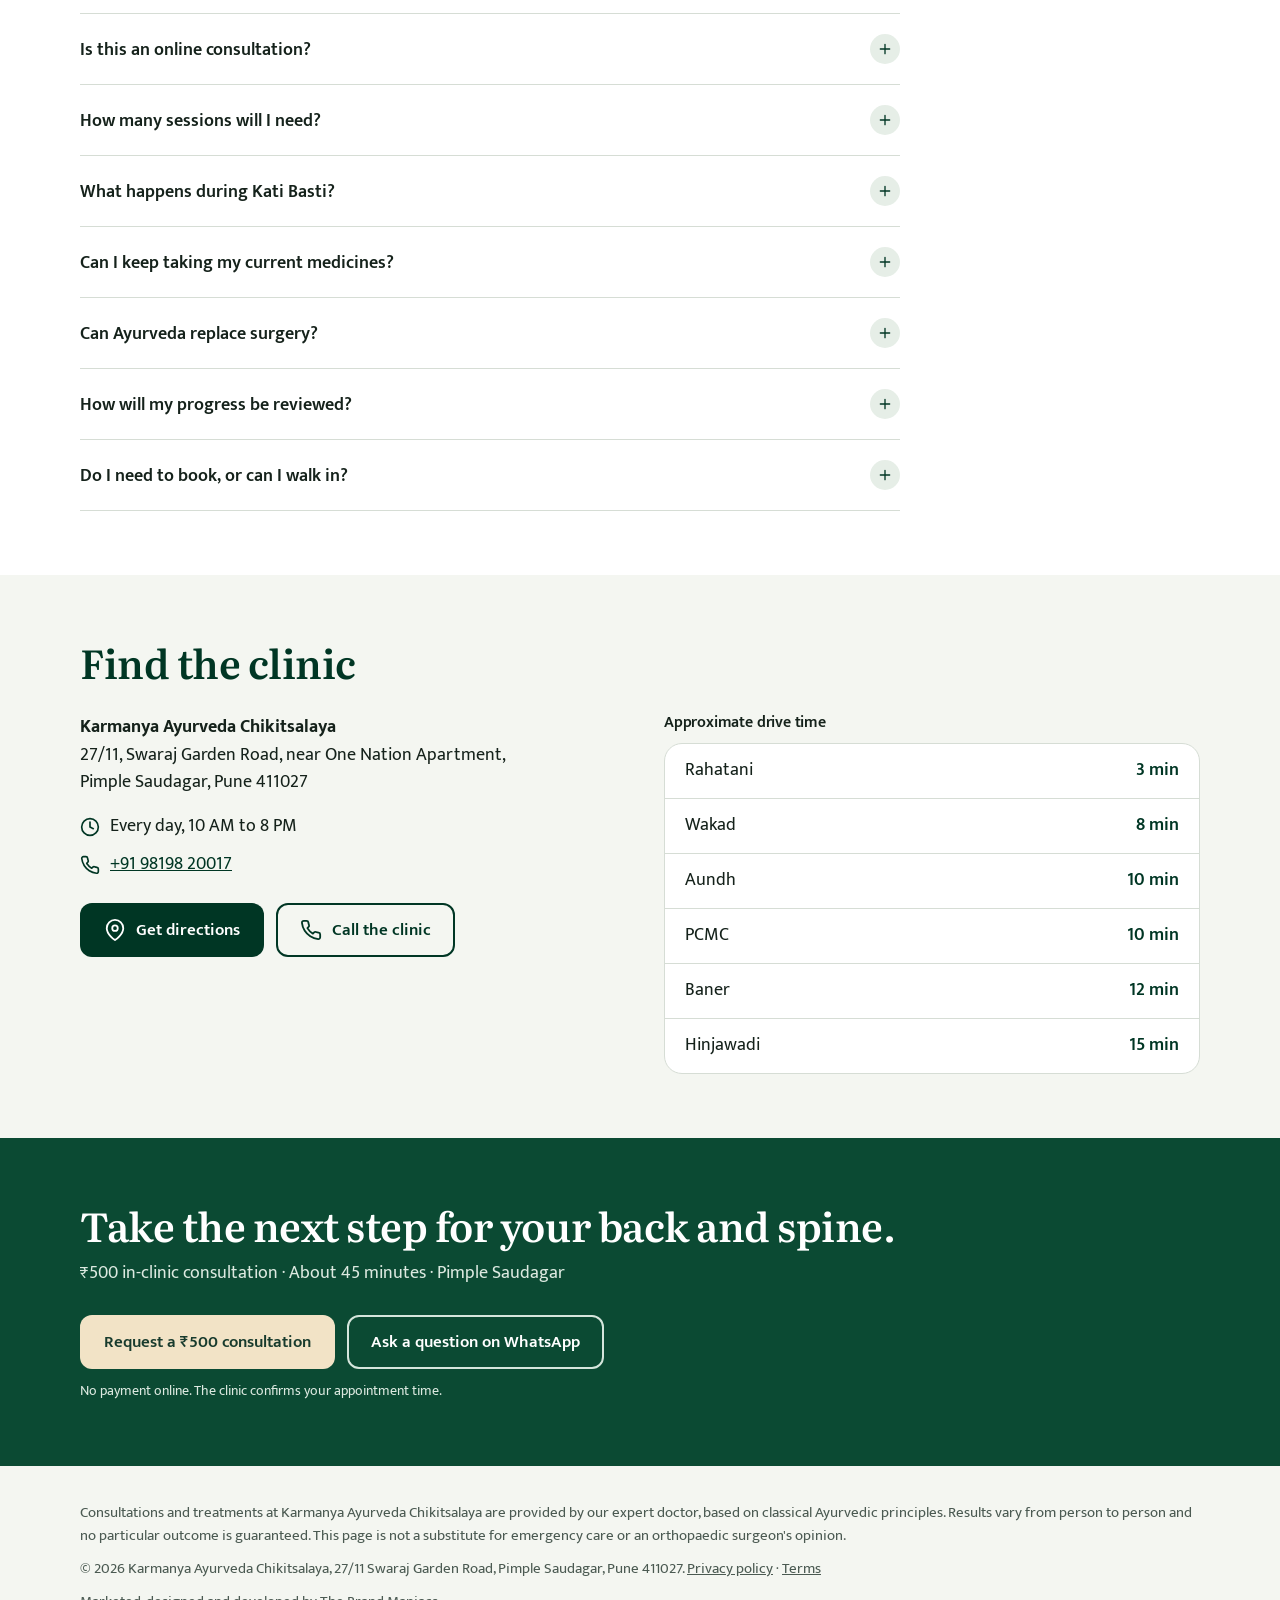
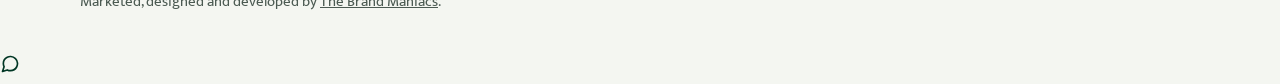
==== commit bd16aeaf: "Improve knee and spine consultation flow" ====
--- a/back.html
+++ b/back.html
@@ -17,8 +17,6 @@
 <link rel="preconnect" href="https://fonts.googleapis.com">
 <link rel="preconnect" href="https://fonts.gstatic.com" crossorigin>
 <link rel="stylesheet" href="https://fonts.googleapis.com/css2?family=Literata:opsz,wght@7..72,600;7..72,700&family=Mukta:wght@400;500;600;700&display=swap">
-<link rel="preload" as="image" href="https://karmanyaayurveda.com/images/protocols/protocol-spine-kati-basti.webp">
-
 <script type="application/ld+json">
 {
   "@context": "https://schema.org",
@@ -472,10 +470,34 @@
   "mainEntity": [
     {
       "@type": "Question",
-      "name": "Can Ayurveda replace surgery?",
+      "name": "What does it cost?",
       "acceptedAnswer": {
         "@type": "Answer",
-        "text": "A consultation can explore suitable care options, but Ayurveda cannot be promised to remove the need for surgery. If surgery has been advised, discuss that recommendation with your treating doctor or relevant specialist before changing the plan."
+        "text": "The in-clinic assessment is ₹500 for about 45 minutes. Any proposed therapy or medicine costs are explained separately before you decide to begin."
+      }
+    },
+    {
+      "@type": "Question",
+      "name": "How is my appointment confirmed?",
+      "acceptedAnswer": {
+        "@type": "Answer",
+        "text": "Send your request and visit preference. The clinic calls during opening hours, 10 AM to 8 PM, to confirm availability and agree an appointment time. No payment is taken online; the ₹500 consultation fee is paid at the clinic."
+      }
+    },
+    {
+      "@type": "Question",
+      "name": "What should I bring to the first visit?",
+      "acceptedAnswer": {
+        "@type": "Answer",
+        "text": "Bring any existing X-ray or MRI reports of your spine, a list of your medicines and comfortable clothing. New imaging is considered only when clinically useful."
+      }
+    },
+    {
+      "@type": "Question",
+      "name": "Is this an online consultation?",
+      "acceptedAnswer": {
+        "@type": "Answer",
+        "text": "This page is for in-clinic assessments at Karmanya Ayurveda, Pimple Saudagar, Pune. Call the clinic if you have questions before visiting."
       }
     },
     {
@@ -496,14 +518,6 @@
     },
     {
       "@type": "Question",
-      "name": "What does it cost?",
-      "acceptedAnswer": {
-        "@type": "Answer",
-        "text": "The in-clinic assessment is ₹500 for about 45 minutes. Any proposed therapy or medicine costs are explained separately before you decide to begin."
-      }
-    },
-    {
-      "@type": "Question",
       "name": "Can I keep taking my current medicines?",
       "acceptedAnswer": {
         "@type": "Answer",
@@ -512,18 +526,18 @@
     },
     {
       "@type": "Question",
-      "name": "What should I bring to the first visit?",
+      "name": "Can Ayurveda replace surgery?",
       "acceptedAnswer": {
         "@type": "Answer",
-        "text": "Bring any existing X-ray or MRI reports of your spine, a list of your medicines and comfortable clothing. New imaging is considered only when clinically useful."
+        "text": "A consultation can explore suitable care options, but Ayurveda cannot be promised to remove the need for surgery. If surgery has been advised, discuss that recommendation with your treating doctor or relevant specialist before changing the plan."
       }
     },
     {
       "@type": "Question",
-      "name": "Is this an online consultation?",
+      "name": "How will my progress be reviewed?",
       "acceptedAnswer": {
         "@type": "Answer",
-        "text": "This page is for in-clinic assessments at Karmanya Ayurveda, Pimple Saudagar, Pune. Call the clinic if you have questions before visiting."
+        "text": "Your doctor reviews symptoms and everyday function against your starting point and discusses whether care should continue, change or stop. Any repeat imaging is guided by clinical need."
       }
     },
     {
@@ -533,14 +547,6 @@
         "@type": "Answer",
         "text": "Booking ahead helps the clinic confirm availability. Call or submit a consultation request; your appointment is confirmed when the clinic agrees a time with you."
       }
-    },
-    {
-      "@type": "Question",
-      "name": "How will my progress be reviewed?",
-      "acceptedAnswer": {
-        "@type": "Answer",
-        "text": "Your doctor reviews symptoms and everyday function against your starting point and discusses whether care should continue, change or stop. Any repeat imaging is guided by clinical need."
-      }
     }
   ]
 }
@@ -549,8 +555,9 @@
 <script>!function(w,d,s,u){if(w.oaiq)return;var q=function(){q.q.push(arguments)};q.q=[];w.oaiq=q;var j=d.createElement(s);j.async=1;j.src=u;var f=d.getElementsByTagName(s)[0];f.parentNode.insertBefore(j,f)}(window,document,"script","https://bzrcdn.openai.com/sdk/oaiq.min.js");oaiq("init",{pixelId:"QD7NJpfsYPogKPpJnE1gqf",debug:true});</script>
 <!-- End ChatGPT Pixel -->
 <link rel="stylesheet" href="/care-journey.css?v=1">
+<link rel="stylesheet" href="/landing-flow.css?v=1">
 </head>
-<body>
+<body class="consultation-flow">
 
 <svg width="0" height="0" style="position:absolute" aria-hidden="true" focusable="false">
   <symbol id="i-phone" viewBox="0 0 24 24"><path d="M22 16.92v3a2 2 0 0 1-2.18 2 19.79 19.79 0 0 1-8.63-3.07 19.5 19.5 0 0 1-6-6 19.79 19.79 0 0 1-3.07-8.67A2 2 0 0 1 4.11 2h3a2 2 0 0 1 2 1.72c.13.96.36 1.9.7 2.81a2 2 0 0 1-.45 2.11L8.09 9.91a16 16 0 0 0 6 6l1.27-1.27a2 2 0 0 1 2.11-.45c.91.34 1.85.57 2.81.7A2 2 0 0 1 22 16.92z"/></symbol>
@@ -570,9 +577,6 @@
 
 <div class="preview-bar" id="previewBar" hidden>Preview mode: tracking and form sending are switched off on this domain.</div>
 
-<div class="diwali-strip" style="background:#4A1E00;color:#FBEFD5;font-size:12.5px;text-align:center;padding:7px 12px;font-weight:600;letter-spacing:0.3px;border-bottom:1px solid rgba(255,215,0,0.25);">
-  🪔 <strong>Diwali Vacation Intensive Care:</strong> 7-Day &amp; 14-Day slots open for Kerala Panchakarma &amp; Non-Surgical Joint/Spine Therapy (Open all 7 days during Diwali). <a href="https://wa.me/919819820017?text=Namaste!%20I%20would%20like%20to%20inquire%20about%20booking%20an%20intensive%20treatment%20during%20the%20Diwali%20vacation." target="_blank" rel="noopener" style="color:#FFD27D;text-decoration:underline;margin-left:6px;">Reserve Slot on WhatsApp &rarr;</a>
-</div>
 <div class="strip">
   <div class="wrap">
     <div class="status"><span class="dot" id="openDot" aria-hidden="true"></span><span id="openStatus">Open every day, 10 AM to 8 PM</span></div>
@@ -584,67 +588,37 @@
   <div class="wrap">
     <a class="logo" href="#top" aria-label="Karmanya Ayurveda, back to top"><img src="https://karmanyaayurveda.com/images/logo.png" alt="Karmanya Ayurveda" width="165" height="46"></a>
     <div class="header-actions">
-      <a class="btn btn-outline btn-sm only-desktop" href="#book"><svg class="icon" aria-hidden="true"><use href="#i-cal"/></svg>Book assessment</a>
-      <a class="btn btn-wa btn-sm" data-wa data-loc="header" href="https://wa.me/919819820017?text=Namaste!%20I%20would%20like%20to%20book%20a%20spine%20assessment%20at%20Karmanya%20Ayurveda%2C%20Pimple%20Saudagar.%20Please%20share%20an%20available%20slot."><svg class="icon" aria-hidden="true"><use href="#i-chat"/></svg>WhatsApp</a>
+      <a class="btn btn-primary btn-sm flow-header-book" href="#book">₹500 consultation</a>
+      <a class="flow-header-contact" href="tel:+919819820017" data-loc="header">Call clinic</a>
     </div>
   </div>
 </header>
 
 <main id="top">
-
-<!-- HERO -->
-<section class="hero">
-  <div class="wrap hero-grid">
-    <!-- Swap for a real photo of Kati Basti at the clinic when you have one (same framing: oil in the dough ring on the lower back). -->
-    <div class="hero-media reels-carousel" style="display: flex; gap: 16px; overflow-x: auto; scroll-snap-type: x mandatory; padding-bottom: 12px; scrollbar-width: none; -ms-overflow-style: none;">
-      <div style="flex: 0 0 300px; scroll-snap-align: start; border-radius: 12px; overflow: hidden; box-shadow: 0 8px 24px rgba(0,0,0,0.12); background: #fff;">
-        <iframe loading="lazy" src="https://www.instagram.com/reel/DHFwJAGtggY/embed/" width="300" height="540" frameborder="0" scrolling="no" allowtransparency="true" style="border: none; display: block;"></iframe>
-      </div>
-      <div style="flex: 0 0 300px; scroll-snap-align: start; border-radius: 12px; overflow: hidden; box-shadow: 0 8px 24px rgba(0,0,0,0.12); background: #fff;">
-        <iframe loading="lazy" src="https://www.instagram.com/reel/DFFbgpbt85n/embed/" width="300" height="540" frameborder="0" scrolling="no" allowtransparency="true" style="border: none; display: block;"></iframe>
-      </div>
-      <div style="flex: 0 0 300px; scroll-snap-align: start; border-radius: 12px; overflow: hidden; box-shadow: 0 8px 24px rgba(0,0,0,0.12); background: #fff;">
-        <iframe loading="lazy" src="https://www.instagram.com/reel/DNzYOICUJW7/embed/" width="300" height="540" frameborder="0" scrolling="no" allowtransparency="true" style="border: none; display: block;"></iframe>
-      </div>
+<!-- CONSULTATION FLOW START -->
+<section class="hero flow-hero">
+  <div class="wrap flow-hero-grid">
+    <div class="hero-copy">
+      <p class="kicker">In-clinic care · Pimple Saudagar, Pune</p>
+      <h1 id="heroTitle">Ayurvedic back-pain & sciatica care</h1>
+      <p class="sub" id="heroSub">Discuss back pain, sciatica or difficulty sitting and walking with our expert doctor. Authentic Kerala Ayurveda therapies are considered after your assessment.</p>
+      <script>(function(){var a=window.KA_ANGLES[window.KA.angle];if(window.KA.angle!=='default'){document.getElementById('heroTitle').textContent=a.title;document.getElementById('heroSub').textContent=a.sub;}})();</script>
+      <p class="flow-fee"><strong>₹500 in-clinic consultation</strong><span>About 45 minutes · Pay at the clinic</span></p>
+      <div class="cta-row" id="heroCtas"><a class="btn btn-primary" href="#book">Request a ₹500 consultation</a><a class="flow-question" href="tel:+919819820017" data-loc="hero_text">Questions? Call the clinic</a></div>
+      <p class="flow-confirm">Your appointment time is confirmed by the clinic.</p>
+      <ul class="flow-inclusions" aria-label="Your consultation includes">
+        <li><svg class="icon" aria-hidden="true"><use href="#i-check"/></svg><span>Discuss symptoms, medical history and existing reports</span></li>
+        <li><svg class="icon" aria-hidden="true"><use href="#i-check"/></svg><span>An individual spine examination with our expert doctor</span></li>
+        <li><svg class="icon" aria-hidden="true"><use href="#i-check"/></svg><span>Understand suitable care options and your next steps</span></li>
+      </ul>
+      <p class="flow-cost-note">Therapy and medicines are charged separately, if recommended. Costs are explained before you decide to proceed.</p>
+      <div class="flow-trust-strip"><span>Open daily · 10 AM–8 PM</span><a href="https://maps.google.com/?cid=3077549578320836260" target="_blank" rel="noopener">Read reviews &amp; see our location ↗</a></div>
     </div>
-    <style>
-      .reels-carousel::-webkit-scrollbar { display: none; }
-    </style>
-
-    <div class="hero-copy">
-      <p class="kicker">spine care clinic in Pimple Saudagar, Pune</p>
-      <h1 id="heroTitle">Ayurvedic Back Pain &amp; Sciatica Care</h1>
-      <p class="sub" id="heroSub">Doctor-led back and spine care using authentic Kerala Ayurveda therapies, selected after an individual assessment in Pimple Saudagar.</p>
-      <script>
-        (function () {
-          var a = window.KA_ANGLES[window.KA.angle];
-          if (window.KA.angle !== 'default') {
-            document.getElementById('heroTitle').textContent = a.title;
-            document.getElementById('heroSub').textContent = a.sub;
-          }
-        })();
-      </script>
-
-      <ul class="proof"><li><span>Assessment by <strong>our expert doctor</strong></span></li><li><span><strong>Authentic Kerala Ayurveda</strong> therapies</span></li><li><span>Open <strong>all 7 days</strong></span></li></ul>
-
-      <div class="cta-row" id="heroCtas">
-        <a class="btn btn-wa" data-wa data-loc="hero" href="https://wa.me/919819820017?text=Namaste!%20I%20would%20like%20to%20book%20a%20spine%20assessment%20at%20Karmanya%20Ayurveda%2C%20Pimple%20Saudagar.%20Please%20share%20an%20available%20slot."><svg class="icon" aria-hidden="true"><use href="#i-chat"/></svg>Chat on WhatsApp</a>
-        <a class="btn btn-outline" href="#book"><svg class="icon" aria-hidden="true"><use href="#i-cal"/></svg>Book a ₹500 assessment</a>
-      </div>
-      <p class="offer"><strong>₹500 in-clinic assessment</strong>, about 45 minutes. Discuss your symptoms and appropriate care with our expert doctor. Or call <a href="tel:+919819820017" data-loc="hero_text">+91 98198 20017</a>.</p>
-
-    </div>
-
-  </div>
-</section>
-
-<!-- BOOKING -->
-<section class="book-section">
-  <div class="wrap book-grid">
-      <div class="card-form" id="book">
+    <!-- BOOKING FORM START -->
+    <div class="card-form" id="book">
         <div id="formWrap">
-          <h2>Book your spine & posture assessment</h2>
-          <p class="form-sub">₹500, about 45 minutes with our expert doctor. Nothing to pay now.</p>
+          <h2>Request your spine consultation</h2>
+          <p class="form-sub">₹500 · About 45 minutes · Pay at the clinic</p><p class="flow-form-note">The clinic will call during opening hours to confirm availability and your appointment time.</p>
 
           <form id="leadForm" action="/api/consultation" method="post" novalidate>
             <input type="hidden" name="website" value="">
@@ -674,24 +648,22 @@
             </div>
 
             <div class="field">
-              <label for="slot">When would you like to visit?</label>
-              <select class="select" id="slot" name="timeslot">
-                <option value="Flexible / First Available Slot">First available slot</option>
-              </select>
-            </div>
+              <label for="slot">How soon would you like to visit?</label>
+              <select class="select" id="slot" name="timeslot" aria-describedby="slotHint">
+                <option value="Not specified / Please call">Choose a preference (optional)</option>
+              </select><p class="hint" id="slotHint">Your preference helps us arrange a call; an exact slot is confirmed by the clinic.</p></div>
 
             <div id="sendError" role="alert" aria-live="polite" hidden></div>
 
-            <button class="btn btn-primary btn-block submit" id="submitBtn" type="submit">Request my slot</button>
-            <p class="form-foot">Your number is only used to arrange your visit. Prefer to chat? <a data-wa data-loc="form" href="https://wa.me/919819820017?text=Namaste!%20I%20would%20like%20to%20book%20a%20spine%20assessment%20at%20Karmanya%20Ayurveda%2C%20Pimple%20Saudagar.%20Please%20share%20an%20available%20slot.">WhatsApp us</a></p>
+            <button class="btn btn-primary btn-block submit" id="submitBtn" type="submit">Request a ₹500 consultation</button>
+            <p class="form-foot">No payment online. Your number is used to arrange your visit. Questions first? <a data-wa data-loc="form" href="https://wa.me/919819820017">Ask on WhatsApp</a>.</p>
           </form>
         </div>
 
         <div class="done" id="doneWrap" hidden tabindex="-1">
           <div class="tick"><svg class="icon" aria-hidden="true"><use href="#i-check"/></svg></div>
-          <h2 id="doneTitle">Request received</h2>
-          <p>The clinic will call you on <strong id="donePhone"></strong> to confirm your time. If that number is wrong, message us on WhatsApp.</p>
-          <a class="btn btn-wa btn-block" id="doneWa" data-loc="confirmation" href="https://wa.me/919819820017"><svg class="icon" aria-hidden="true"><use href="#i-chat"/></svg>Get a faster confirmation on WhatsApp</a>
+          <h2 id="doneTitle">Request received</h2><p>The clinic will call you on <strong id="donePhone"></strong> during opening hours. Your appointment is confirmed when the clinic agrees a time with you.</p><p class="flow-preference">Visit preference: <strong id="donePreference">To be discussed</strong></p><p><a href="https://maps.google.com/?cid=3077549578320836260" target="_blank" rel="noopener">Directions to the Pimple Saudagar clinic</a></p>
+          <a class="btn btn-wa btn-block" id="doneWa" data-loc="confirmation" href="https://wa.me/919819820017"><svg class="icon" aria-hidden="true"><use href="#i-chat"/></svg>Optional: ask the clinic on WhatsApp</a>
           <h3>Before your visit</h3>
           <ul>
             <li>Bring any X-ray or MRI reports of your spine.</li>
@@ -700,110 +672,16 @@
           </ul>
         </div>
       </div>
-
-      <aside class="book-aside">
-        <figure>
-          <img src="https://karmanyaayurveda.com/images/facility/kerala-ayurveda-pharmacy.webp" alt="A doctor consulting a patient at the Karmanya Ayurveda clinic, with shelves of Kerala medicines behind" width="1200" height="896" loading="lazy">
-          <figcaption>Every assessment is in person, with our expert doctor.</figcaption>
-        </figure>
-        <ul class="book-points">
-          <li><svg class="icon" aria-hidden="true"><use href="#i-check"/></svg><span>About 45 minutes: your history, a spine & neurological examination, your MRI/X-ray review, and Nadi Pariksha</span></li>
-          <li><svg class="icon" aria-hidden="true"><use href="#i-check"/></svg><span>₹500, paid at the clinic. No obligation to continue.</span></li>
-          <li><svg class="icon" aria-hidden="true"><use href="#i-check"/></svg><span>Open every day, 10 AM to 8 PM</span></li>
-        </ul>
-      </aside>
+    <!-- BOOKING FORM END -->
   </div>
 </section>
 
-<!-- SPINE CHECK -->
-<section class="section paper" id="spine-check">
-  <div class="wrap check-grid">
-    <div>
-      <h2>Which of these sound like your back or sciatica pain?</h2>
-      <p class="lede">Tick everything that applies. It takes about 20 seconds, and you can send the result straight to the clinic.</p>
-      <p class="note">This isn't a diagnosis. Only an examination, and sometimes an MRI or X-ray, can tell what's causing your pain.</p>
-    </div>
-
-    <div class="sheet" id="spineCheck">
-      <div class="sheet-head"><b>Back & Sciatica check</b><span>Karmanya Ayurveda OPD</span></div>
-      <ul class="checks">
-        <li><label class="check"><input type="checkbox" value="sciatica" data-short="pain radiating down the leg (sciatica)"><span class="box" aria-hidden="true"><svg viewBox="0 0 24 24"><path d="M20 6 9 17l-5-5"/></svg></span><span><span class="en">Pain radiating down the leg (Sciatica)</span><span class="hi" lang="hi">पैर में नीचे तक जाने वाला दर्द (साइटिका)</span></span></label></li>
-        <li><label class="check"><input type="checkbox" value="bending" data-short="sharp pain when bending or lifting"><span class="box" aria-hidden="true"><svg viewBox="0 0 24 24"><path d="M20 6 9 17l-5-5"/></svg></span><span><span class="en">Sharp pain when bending forward or lifting</span><span class="hi" lang="hi">आगे झुकने या वजन उठाने में तेज दर्द</span></span></label></li>
-        <li><label class="check"><input type="checkbox" value="morning" data-short="stiffness in the lower back in the morning"><span class="box" aria-hidden="true"><svg viewBox="0 0 24 24"><path d="M20 6 9 17l-5-5"/></svg></span><span><span class="en">Stiff lower back in the morning or after sitting</span><span class="hi" lang="hi">सुबह उठने पर कमर में अकड़न</span></span></label></li>
-        <li><label class="check"><input type="checkbox" value="numbness" data-short="numbness or tingling in toes/feet"><span class="box" aria-hidden="true"><svg viewBox="0 0 24 24"><path d="M20 6 9 17l-5-5"/></svg></span><span><span class="en">Numbness or tingling in the toes/feet</span><span class="hi" lang="hi">पैरों या उंगलियों में सुन्नपन/झुनझुनी</span></span></label></li>
-        <li><label class="check"><input type="checkbox" value="standing" data-short="unable to stand or walk for long periods"><span class="box" aria-hidden="true"><svg viewBox="0 0 24 24"><path d="M20 6 9 17l-5-5"/></svg></span><span><span class="en">Unable to stand or walk for long periods</span><span class="hi" lang="hi">ज्यादा देर खड़े रहने या चलने में परेशानी</span></span></label></li>
-        <li><label class="check"><input type="checkbox" value="pills" data-short="painkillers only help for a few hours"><span class="box" aria-hidden="true"><svg viewBox="0 0 24 24"><path d="M20 6 9 17l-5-5"/></svg></span><span><span class="en">Painkillers only help for a few hours</span><span class="hi" lang="hi">दर्द की गोली का असर थोड़ी देर ही रहता है</span></span></label></li>
-        <li><label class="check"><input type="checkbox" value="surgery" data-short="a doctor has suggested spinal surgery"><span class="box" aria-hidden="true"><svg viewBox="0 0 24 24"><path d="M20 6 9 17l-5-5"/></svg></span><span><span class="en">A doctor has suggested spinal surgery</span><span class="hi" lang="hi">स्पाइन सर्जरी (ऑपरेशन) की सलाह मिली है</span></span></label></li>
-      </ul>
-      <div class="result" aria-live="polite">
-        <p class="count" id="checkCount">Nothing ticked yet</p>
-        <p id="checkText">Tick the symptoms you want to discuss with the doctor.</p>
-        <div class="result-actions" id="checkActions" hidden>
-          <a class="btn btn-wa" id="checkWa" data-loc="spine_check" href="https://wa.me/919819820017"><svg class="icon" aria-hidden="true"><use href="#i-chat"/></svg>Send to the clinic</a>
-          <a class="btn btn-outline" href="#book"><svg class="icon" aria-hidden="true"><use href="#i-cal"/></svg>Book an assessment</a>
-        </div>
-      </div>
-    </div>
+<section class="section paper flow-proof" aria-labelledby="flow-proof-title">
+  <div class="wrap flow-proof-grid">
+    <div><p class="flow-eyebrow">Know where you are visiting</p><h2 id="flow-proof-title">Care starts with a conversation.</h2><p>Meet our expert doctor in person, discuss your concerns and understand the proposed care before deciding to continue.</p><address>27/11, Swaraj Garden Road,<br>near One Nation Apartment, Pimple Saudagar.</address><p><a href="https://maps.google.com/?cid=3077549578320836260" target="_blank" rel="noopener">Read patient reviews on Google ↗</a></p></div>
+    <div class="flow-video-card"><p class="flow-eyebrow">A patient’s own experience</p><h3>A spine-care video story</h3><div class="flow-video-slot"><button type="button" class="flow-video-button" data-video-id="DFFbgpbt85n" aria-label="Play the spine-care patient video on Instagram"><span aria-hidden="true">▶</span>Watch the patient video<small>Loads Instagram only when you play</small></button></div><p class="flow-video-note">An individual experience, not a promise of your result. <a href="https://www.instagram.com/reel/DFFbgpbt85n/" target="_blank" rel="noopener">Open on Instagram ↗</a></p></div>
   </div>
 </section>
-
-<!-- KARMANYA CARE START -->
-<section class="ka-care ka-care--paper" id="whole-person-care" aria-labelledby="ka-context-title">
-  <div class="wrap">
-    <p class="ka-eyebrow">A whole-person assessment</p>
-    <h2 id="ka-context-title">Understand the whole picture behind back pain.</h2>
-    <p class="ka-intro">Back pain and sciatica need an individual assessment. Your doctor reviews the spine, symptoms and daily function alongside digestion, lifestyle and wider health before discussing authentic Kerala Ayurveda therapies.</p>
-    <div class="ka-context">
-      <figure class="ka-anatomy"><img src="/images/care/spine.webp" alt="Conceptual illustration of lumbar vertebrae, intervertebral discs and nerve roots" width="720" height="1080" loading="lazy"><figcaption>Original conceptual illustration. Not a patient scan or a treatment result.</figcaption></figure>
-      <ul class="ka-factors" role="list"><li class="ka-factor"><img src="/images/care/digestion.webp" alt="" width="480" height="480" loading="lazy"><div><h3>Digestion &amp; gut health</h3><p>Appetite, digestion, bowel habits and food tolerance are part of your Ayurvedic assessment.</p></div></li>
-<li class="ka-factor"><img src="/images/care/metabolism.webp" alt="" width="480" height="480" loading="lazy"><div><h3>Metabolic health</h3><p>Your doctor reviews relevant weight, blood-sugar and medical history when planning care.</p></div></li>
-<li class="ka-factor"><img src="/images/care/exposure.webp" alt="" width="480" height="480" loading="lazy"><div><h3>Everyday habits &amp; exposure</h3><p>Sleep, smoking, alcohol, work routines and environmental exposures help build the full picture.</p></div></li>
-<li class="ka-factor"><img src="/images/care/communication.webp" alt="" width="480" height="480" loading="lazy"><div><h3>Nerve &amp; movement function</h3><p>Strength, sensation and movement patterns are reviewed alongside your symptoms.</p></div></li>
-<li class="ka-factor"><img src="/images/care/oxidative.webp" alt="" width="480" height="480" loading="lazy"><div><h3>Oxidative stress &amp; tissue health</h3><p>Oxidative stress is a research topic in tissue health. It is not assumed to be the cause of your pain.</p></div></li></ul>
-    </div>
-    <p class="ka-context-note">These are topics for discussion during assessment. They do not establish a diagnosis or show that any one factor caused your pain.</p>
-  </div>
-</section>
-<section class="ka-care ka-care--warm" id="kerala-care-plan" aria-labelledby="ka-plan-title">
-  <div class="wrap">
-    <p class="ka-eyebrow">Authentic Kerala Ayurveda therapies</p>
-    <h2 id="ka-plan-title">A spine-care plan rooted in Kerala Ayurveda</h2>
-    <p class="ka-intro">Authentic Kerala Ayurveda therapies are selected after assessment. The plan brings together traditional practice, a review of your health and practical goals for everyday function.</p>
-    <ol class="ka-plan" role="list"><li><span class="ka-number" aria-hidden="true">01</span><h3>Review digestion &amp; metabolism</h3><p>Your Ayurvedic consultation includes discussion of Agni, appetite and digestion, alongside your medical history.</p></li>
-<li><span class="ka-number" aria-hidden="true">02</span><h3>Understand work, rest &amp; daily habits</h3><p>Sitting, lifting, sleep, activity and existing medicines help your doctor understand the context of your symptoms.</p></li>
-<li><span class="ka-number" aria-hidden="true">03</span><h3>Personalise food &amp; routine guidance</h3><p>Food and daily-routine advice may be offered when appropriate to your assessment and other health conditions.</p></li>
-<li><span class="ka-number" aria-hidden="true">04</span><h3>Review symptoms &amp; relevant reports</h3><p>Your symptoms, examination and any existing scans guide whether further investigation or specialist referral is needed.</p></li>
-<li><span class="ka-number" aria-hidden="true">05</span><h3>Support appropriate movement</h3><p>Discuss posture, comfortable activity and strength. Movement advice or referral is tailored to your clinical needs.</p></li>
-<li><span class="ka-number" aria-hidden="true">06</span><h3>Select authentic Kerala Ayurveda therapies</h3><p>If suitable, your doctor may prescribe Kati Basti, Patra Pinda Sweda, Pichu or other classical therapies, with medicines only when indicated.</p></li></ol>
-    <div class="ka-therapy">
-      <figure><img src="https://karmanyaayurveda.com/images/protocols/protocol-spine-kati-basti.webp" alt="Kati Basti procedure with warm medicated oil held over the lower back in a dough ring" width="1024" height="768" loading="lazy"><figcaption>Kati Basti is a traditional external Ayurvedic procedure. Suitability is assessed by your doctor.</figcaption></figure>
-      <div><h3>Authentic Kerala Ayurveda for individual care.</h3><ul><li>Kati Basti: warm medicated oil held over the lower back in a dough ring.</li><li>Patra Pinda Sweda: a traditional fomentation procedure using prepared herbal-leaf bundles.</li><li>Pichu or Lepam: prescribed medicated-oil pads or external herbal applications.</li></ul><a class="btn btn-primary" href="#book">Discuss your care with a doctor</a></div>
-    </div>
-  </div>
-</section>
-<section class="ka-care ka-care--paper" id="treatment-journey" aria-labelledby="ka-journey-title">
-  <div class="wrap">
-    <p class="ka-eyebrow">Your treatment journey</p>
-    <h2 id="ka-journey-title">Your Karmanya spine-care journey</h2>
-    <p class="ka-intro">Understand each stage of care, from assessment to review, with realistic goals and a plan tailored to you.</p>
-    <div class="ka-journey">
-      <aside class="ka-journey-side" aria-label="Your care at a glance">
-        <h3>Assess.<br>Care.<br>Review.</h3>
-        <ul class="ka-pillars" role="list"><li><b>Understand your starting point</b><span>A doctor-led assessment and goals that matter in daily life.</span></li><li><b>Care rooted in Kerala Ayurveda</b><span>Authentic Kerala Ayurveda therapies, chosen for the individual.</span></li><li><b>Review meaningful progress</b><span>Comfort, movement and everyday function guide the next conversation.</span></li></ul>
-        <a class="btn" href="#book">Book your assessment</a><p class="ka-fee">₹500 consultation · About 45 minutes<br>Pimple Saudagar · Open daily, 10 AM–8 PM</p>
-      </aside>
-      <ol class="ka-timeline" role="list"><li><h3>Book your assessment</h3><p>Request a ₹500, in-clinic consultation at Pimple Saudagar. The clinic confirms a suitable appointment time.</p></li>
-<li><h3>Meet your doctor</h3><p>Describe your back or leg symptoms, medical history, daily activities and current medicines. The doctor examines you before discussing care.</p></li>
-<li><h3>Establish a clinical baseline</h3><p>Record pain, sitting or walking tolerance and daily limitations. Bring existing MRI or X-ray reports; further imaging is considered only if it could guide care.</p></li>
-<li><h3>Discuss options &amp; suitability</h3><p>Your doctor explains the proposed plan, fees and review points, including whether a spine specialist or another service should be involved.</p></li>
-<li><h3>Begin prescribed Kerala Ayurveda therapy</h3><p>Receive the authentic Kerala Ayurveda therapies selected for you, with trained therapists and doctor supervision. Medicines and routine advice are individualised.</p></li>
-<li><h3>Review symptoms &amp; everyday function</h3><p>Discuss comfort, mobility and daily activity at doctor-advised intervals. New or worsening symptoms need reassessment; scans are repeated only when clinically useful.</p></li>
-<li><h3>Plan continued care or referral</h3><p>Your doctor reviews whether care should continue, change or stop. You may review your reports and options with your family physician or spine specialist.</p></li></ol>
-    </div>
-    <details class="ka-imaging"><summary>Do I need an X-ray or MRI?</summary><p>MRI or X-ray is not routinely needed for every episode of back pain or sciatica. Your doctor will explain whether imaging could change the care plan or whether specialist assessment is needed. If advised, you can use a reliable independent diagnostic centre. Follow-up is based on clinical need, symptoms and function, not a fixed repeat-scan date.</p></details>
-  </div>
-</section>
-<!-- KARMANYA CARE END -->
 
 <!-- FIT -->
 <section class="section">
@@ -833,38 +711,112 @@
   </div>
 </section>
 
-<!-- REVIEWS -->
-<section class="section paper"><div class="wrap"><h2>Read patient experiences in their original context</h2><p class="lede">Visit the clinic’s Google profile to read patient feedback directly. Individual experiences do not establish a result for another person.</p><p style="margin-top:24px"><a class="btn btn-outline" href="https://maps.google.com/?cid=3077549578320836260" target="_blank" rel="noopener">Read reviews on Google</a></p></div></section>
-
-<!-- WHY US -->
-<section class="section">
-  <div class="wrap why">
+<!-- KARMANYA CARE START -->
+<section class="flow-care-overview" aria-labelledby="flow-care-title"><div class="wrap">
+  <div class="flow-care-intro"><figure><img src="/images/care/spine.webp" alt="Conceptual illustration of lumbar vertebrae, intervertebral discs and nerve roots" width="720" height="1080" loading="lazy"></figure><div><p class="flow-eyebrow">Authentic Kerala Ayurveda therapies</p><h2 id="flow-care-title">Your care, one step at a time.</h2><p>Assessment first. An individual plan if suitable. Review with your doctor. The illustrations explain care topics; they are not patient scans or treatment results.</p></div></div>
+  <ol class="flow-three-steps"><li><h3>Meet your doctor</h3><p>Discuss your symptoms and existing reports, have an individual examination and understand your starting point.</p></li><li><h3>Decide on suitable care</h3><p>If appropriate, consider authentic Kerala Ayurveda therapies. Your doctor explains the proposed care, costs and review points before you decide.</p></li><li><h3>Review your everyday function</h3><p>Review symptoms, movement and daily activities with your doctor. Care may continue, change or stop; specialist advice is recommended when needed.</p></li></ol>
+  <details class="flow-more"><summary>Explore the health factors your doctor reviews</summary><section class="ka-care ka-care--paper" id="whole-person-care" aria-labelledby="ka-context-title">
+  <div class="wrap">
+    <p class="ka-eyebrow">A whole-person assessment</p>
+    <h2 id="ka-context-title">Understand the whole picture behind back pain.</h2>
+    <p class="ka-intro">Back pain and sciatica need an individual assessment. Your doctor reviews the spine, symptoms and daily function alongside digestion, lifestyle and wider health before discussing authentic Kerala Ayurveda therapies.</p>
+    <div class="ka-context">
+      <figure class="ka-anatomy"><img src="/images/care/spine.webp" alt="Conceptual illustration of lumbar vertebrae, intervertebral discs and nerve roots" width="720" height="1080" loading="lazy"><figcaption>Original conceptual illustration. Not a patient scan or a treatment result.</figcaption></figure>
+      <ul class="ka-factors" role="list"><li class="ka-factor"><img src="/images/care/digestion.webp" alt="" width="480" height="480" loading="lazy"><div><h3>Digestion &amp; gut health</h3><p>Appetite, digestion, bowel habits and food tolerance are part of your Ayurvedic assessment.</p></div></li>
+<li class="ka-factor"><img src="/images/care/metabolism.webp" alt="" width="480" height="480" loading="lazy"><div><h3>Metabolic health</h3><p>Your doctor reviews relevant weight, blood-sugar and medical history when planning care.</p></div></li>
+<li class="ka-factor"><img src="/images/care/exposure.webp" alt="" width="480" height="480" loading="lazy"><div><h3>Everyday habits &amp; exposure</h3><p>Sleep, smoking, alcohol, work routines and environmental exposures help build the full picture.</p></div></li>
+<li class="ka-factor"><img src="/images/care/communication.webp" alt="" width="480" height="480" loading="lazy"><div><h3>Nerve &amp; movement function</h3><p>Strength, sensation and movement patterns are reviewed alongside your symptoms.</p></div></li>
+<li class="ka-factor"><img src="/images/care/oxidative.webp" alt="" width="480" height="480" loading="lazy"><div><h3>Oxidative stress &amp; tissue health</h3><p>Oxidative stress is a research topic in tissue health. It is not assumed to be the cause of your pain.</p></div></li></ul>
+    </div>
+    <p class="ka-context-note">These are topics for discussion during assessment. They do not establish a diagnosis or show that any one factor caused your pain.</p>
+  </div>
+</section></details>
+  <details class="flow-more"><summary>See traditional Kerala therapies and care-plan details</summary><section class="ka-care ka-care--warm" id="kerala-care-plan" aria-labelledby="ka-plan-title">
+  <div class="wrap">
+    <p class="ka-eyebrow">Authentic Kerala Ayurveda therapies</p>
+    <h2 id="ka-plan-title">A spine-care plan rooted in Kerala Ayurveda</h2>
+    <p class="ka-intro">Authentic Kerala Ayurveda therapies are selected after assessment. The plan brings together traditional practice, a review of your health and practical goals for everyday function.</p>
+    <ol class="ka-plan" role="list"><li><span class="ka-number" aria-hidden="true">01</span><h3>Review digestion &amp; metabolism</h3><p>Your Ayurvedic consultation includes discussion of Agni, appetite and digestion, alongside your medical history.</p></li>
+<li><span class="ka-number" aria-hidden="true">02</span><h3>Understand work, rest &amp; daily habits</h3><p>Sitting, lifting, sleep, activity and existing medicines help your doctor understand the context of your symptoms.</p></li>
+<li><span class="ka-number" aria-hidden="true">03</span><h3>Personalise food &amp; routine guidance</h3><p>Food and daily-routine advice may be offered when appropriate to your assessment and other health conditions.</p></li>
+<li><span class="ka-number" aria-hidden="true">04</span><h3>Review symptoms &amp; relevant reports</h3><p>Your symptoms, examination and any existing scans guide whether further investigation or specialist referral is needed.</p></li>
+<li><span class="ka-number" aria-hidden="true">05</span><h3>Support appropriate movement</h3><p>Discuss posture, comfortable activity and strength. Movement advice or referral is tailored to your clinical needs.</p></li>
+<li><span class="ka-number" aria-hidden="true">06</span><h3>Select authentic Kerala Ayurveda therapies</h3><p>If suitable, your doctor may prescribe Kati Basti, Patra Pinda Sweda, Pichu or other classical therapies, with medicines only when indicated.</p></li></ol>
+    <div class="ka-therapy">
+      <figure><img src="https://karmanyaayurveda.com/images/protocols/protocol-spine-kati-basti.webp" alt="Kati Basti procedure with warm medicated oil held over the lower back in a dough ring" width="1024" height="768" loading="lazy"><figcaption>Kati Basti is a traditional external Ayurvedic procedure. Suitability is assessed by your doctor.</figcaption></figure>
+      <div><h3>Authentic Kerala Ayurveda for individual care.</h3><ul><li>Kati Basti: warm medicated oil held over the lower back in a dough ring.</li><li>Patra Pinda Sweda: a traditional fomentation procedure using prepared herbal-leaf bundles.</li><li>Pichu or Lepam: prescribed medicated-oil pads or external herbal applications.</li></ul><a class="btn btn-primary" href="#book">Discuss your care with a doctor</a></div>
+    </div>
+  </div>
+</section></details>
+  <details class="flow-more"><summary>Read the full consultation-to-review journey</summary><section class="ka-care ka-care--paper" id="treatment-journey" aria-labelledby="ka-journey-title">
+  <div class="wrap">
+    <p class="ka-eyebrow">Your treatment journey</p>
+    <h2 id="ka-journey-title">Your Karmanya spine-care journey</h2>
+    <p class="ka-intro">Understand each stage of care, from assessment to review, with realistic goals and a plan tailored to you.</p>
+    <div class="ka-journey">
+      <aside class="ka-journey-side" aria-label="Your care at a glance">
+        <h3>Assess.<br>Care.<br>Review.</h3>
+        <ul class="ka-pillars" role="list"><li><b>Understand your starting point</b><span>A doctor-led assessment and goals that matter in daily life.</span></li><li><b>Care rooted in Kerala Ayurveda</b><span>Authentic Kerala Ayurveda therapies, chosen for the individual.</span></li><li><b>Review meaningful progress</b><span>Comfort, movement and everyday function guide the next conversation.</span></li></ul>
+        <a class="btn" href="#book">Book your assessment</a><p class="ka-fee">₹500 consultation · About 45 minutes<br>Pimple Saudagar · Open daily, 10 AM–8 PM</p>
+      </aside>
+      <ol class="ka-timeline" role="list"><li><h3>Book your assessment</h3><p>Request a ₹500, in-clinic consultation at Pimple Saudagar. The clinic confirms a suitable appointment time.</p></li>
+<li><h3>Meet your doctor</h3><p>Describe your back or leg symptoms, medical history, daily activities and current medicines. The doctor examines you before discussing care.</p></li>
+<li><h3>Establish a clinical baseline</h3><p>Record pain, sitting or walking tolerance and daily limitations. Bring existing MRI or X-ray reports; further imaging is considered only if it could guide care.</p></li>
+<li><h3>Discuss options &amp; suitability</h3><p>Your doctor explains the proposed plan, fees and review points, including whether a spine specialist or another service should be involved.</p></li>
+<li><h3>Begin prescribed Kerala Ayurveda therapy</h3><p>Receive the authentic Kerala Ayurveda therapies selected for you, with trained therapists and doctor supervision. Medicines and routine advice are individualised.</p></li>
+<li><h3>Review symptoms &amp; everyday function</h3><p>Discuss comfort, mobility and daily activity at doctor-advised intervals. New or worsening symptoms need reassessment; scans are repeated only when clinically useful.</p></li>
+<li><h3>Plan continued care or referral</h3><p>Your doctor reviews whether care should continue, change or stop. You may review your reports and options with your family physician or spine specialist.</p></li></ol>
+    </div>
+    <details class="ka-imaging"><summary>Do I need an X-ray or MRI?</summary><p>MRI or X-ray is not routinely needed for every episode of back pain or sciatica. Your doctor will explain whether imaging could change the care plan or whether specialist assessment is needed. If advised, you can use a reliable independent diagnostic centre. Follow-up is based on clinical need, symptoms and function, not a fixed repeat-scan date.</p></details>
+  </div>
+</section></details>
+</div></section>
+<!-- KARMANYA CARE END -->
+
+<!-- SYMPTOM CHECK START -->
+<div class="wrap flow-optional-check"><details class="flow-more"><summary>Optional: note the symptoms you want to discuss</summary><section class="section paper" id="spine-check">
+  <div class="wrap check-grid">
     <div>
-      <h2>A treatment centre, not a spa</h2>
-      <p class="lede">Karmanya is a physician-led Chikitsalaya. Every plan starts with a doctor, not a menu of massages.</p>
-      <ul class="points">
-        <li><span class="ic"><svg class="icon" aria-hidden="true"><use href="#i-doc"/></svg></span><div><b>Doctor-led, start to finish</b><span>Our expert doctor examines you and supervises your sessions.</span></div></li>
-        <li><span class="ic"><svg class="icon" aria-hidden="true"><use href="#i-leaf"/></svg></span><div><b>Classical Kerala Ayurveda</b><span>Doctor-selected therapies rooted in Kerala’s Ayurvedic tradition.</span></div></li>
-        <li><span class="ic"><svg class="icon" aria-hidden="true"><use href="#i-home"/></svg></span><div><b>One clinic, run by its doctors</b><span>One clinic in Pimple Saudagar.</span></div></li>
-        <li><span class="ic"><svg class="icon" aria-hidden="true"><use href="#i-clock"/></svg></span><div><b>Open every day</b><span>10 AM to 8 PM, including Sundays.</span></div></li>
+      <h2>Which of these sound like your back or sciatica pain?</h2>
+      <p class="lede">Tick everything that applies. It takes about 20 seconds, and you can send the result straight to the clinic.</p>
+      <p class="note">This isn't a diagnosis. Only an examination, and sometimes an MRI or X-ray, can tell what's causing your pain.</p>
+    </div>
+
+    <div class="sheet" id="spineCheck">
+      <div class="sheet-head"><b>Back & Sciatica check</b><span>Karmanya Ayurveda OPD</span></div>
+      <ul class="checks">
+        <li><label class="check"><input type="checkbox" value="sciatica" data-short="pain radiating down the leg (sciatica)"><span class="box" aria-hidden="true"><svg viewBox="0 0 24 24"><path d="M20 6 9 17l-5-5"/></svg></span><span><span class="en">Pain radiating down the leg (Sciatica)</span><span class="hi" lang="hi">पैर में नीचे तक जाने वाला दर्द (साइटिका)</span></span></label></li>
+        <li><label class="check"><input type="checkbox" value="bending" data-short="sharp pain when bending or lifting"><span class="box" aria-hidden="true"><svg viewBox="0 0 24 24"><path d="M20 6 9 17l-5-5"/></svg></span><span><span class="en">Sharp pain when bending forward or lifting</span><span class="hi" lang="hi">आगे झुकने या वजन उठाने में तेज दर्द</span></span></label></li>
+        <li><label class="check"><input type="checkbox" value="morning" data-short="stiffness in the lower back in the morning"><span class="box" aria-hidden="true"><svg viewBox="0 0 24 24"><path d="M20 6 9 17l-5-5"/></svg></span><span><span class="en">Stiff lower back in the morning or after sitting</span><span class="hi" lang="hi">सुबह उठने पर कमर में अकड़न</span></span></label></li>
+        <li><label class="check"><input type="checkbox" value="numbness" data-short="numbness or tingling in toes/feet"><span class="box" aria-hidden="true"><svg viewBox="0 0 24 24"><path d="M20 6 9 17l-5-5"/></svg></span><span><span class="en">Numbness or tingling in the toes/feet</span><span class="hi" lang="hi">पैरों या उंगलियों में सुन्नपन/झुनझुनी</span></span></label></li>
+        <li><label class="check"><input type="checkbox" value="standing" data-short="unable to stand or walk for long periods"><span class="box" aria-hidden="true"><svg viewBox="0 0 24 24"><path d="M20 6 9 17l-5-5"/></svg></span><span><span class="en">Unable to stand or walk for long periods</span><span class="hi" lang="hi">ज्यादा देर खड़े रहने या चलने में परेशानी</span></span></label></li>
+        <li><label class="check"><input type="checkbox" value="pills" data-short="painkillers only help for a few hours"><span class="box" aria-hidden="true"><svg viewBox="0 0 24 24"><path d="M20 6 9 17l-5-5"/></svg></span><span><span class="en">Painkillers only help for a few hours</span><span class="hi" lang="hi">दर्द की गोली का असर थोड़ी देर ही रहता है</span></span></label></li>
+        <li><label class="check"><input type="checkbox" value="surgery" data-short="a doctor has suggested spinal surgery"><span class="box" aria-hidden="true"><svg viewBox="0 0 24 24"><path d="M20 6 9 17l-5-5"/></svg></span><span><span class="en">A doctor has suggested spinal surgery</span><span class="hi" lang="hi">स्पाइन सर्जरी (ऑपरेशन) की सलाह मिली है</span></span></label></li>
       </ul>
+      <div class="result" aria-live="polite">
+        <p class="count" id="checkCount">Nothing ticked yet</p>
+        <p id="checkText">Tick the symptoms you want to discuss with the doctor.</p>
+        <div class="result-actions" id="checkActions" hidden>
+          <a class="btn btn-wa" id="checkWa" data-loc="spine_check" href="https://wa.me/919819820017"><svg class="icon" aria-hidden="true"><use href="#i-chat"/></svg>Send to the clinic</a>
+          <a class="btn btn-outline" href="#book"><svg class="icon" aria-hidden="true"><use href="#i-cal"/></svg>Book an assessment</a>
+        </div>
+      </div>
     </div>
-    <figure>
-      <img src="https://karmanyaayurveda.com/images/clinic-exterior.webp" alt="The Karmanya Ayurveda clinic building in Pimple Saudagar" width="678" height="508" loading="lazy">
-    </figure>
   </div>
-</section>
+</section></details></div>
+<!-- SYMPTOM CHECK END -->
 
 <!-- FAQ -->
-<section class="section paper"><div class="wrap"><h2>Questions people ask before booking</h2><div class="faq"><details><summary>Can Ayurveda replace surgery?<span class="plus" aria-hidden="true"><svg class="icon"><use href="#i-plus"/></svg></span></summary><p>A consultation can explore suitable care options, but Ayurveda cannot be promised to remove the need for surgery. If surgery has been advised, discuss that recommendation with your treating doctor or relevant specialist before changing the plan.</p></details>
+<section class="section paper"><div class="wrap"><h2>Questions people ask before booking</h2><div class="faq"><details><summary>What does it cost?<span class="plus" aria-hidden="true"><svg class="icon"><use href="#i-plus"/></svg></span></summary><p>The in-clinic assessment is ₹500 for about 45 minutes. Any proposed therapy or medicine costs are explained separately before you decide to begin.</p></details>
+<details><summary>How is my appointment confirmed?<span class="plus" aria-hidden="true"><svg class="icon"><use href="#i-plus"/></svg></span></summary><p>Send your request and visit preference. The clinic calls during opening hours, 10 AM to 8 PM, to confirm availability and agree an appointment time. No payment is taken online; the ₹500 consultation fee is paid at the clinic.</p></details>
+<details><summary>What should I bring to the first visit?<span class="plus" aria-hidden="true"><svg class="icon"><use href="#i-plus"/></svg></span></summary><p>Bring any existing X-ray or MRI reports of your spine, a list of your medicines and comfortable clothing. New imaging is considered only when clinically useful.</p></details>
+<details><summary>Is this an online consultation?<span class="plus" aria-hidden="true"><svg class="icon"><use href="#i-plus"/></svg></span></summary><p>This page is for in-clinic assessments at Karmanya Ayurveda, Pimple Saudagar, Pune. Call the clinic if you have questions before visiting.</p></details>
 <details><summary>How many sessions will I need?<span class="plus" aria-hidden="true"><svg class="icon"><use href="#i-plus"/></svg></span></summary><p>Your doctor explains the proposed duration and review intervals after assessment. There is no single course or recovery time that suits everyone; the plan is reviewed according to your response.</p></details>
 <details><summary>What happens during Kati Basti?<span class="plus" aria-hidden="true"><svg class="icon"><use href="#i-plus"/></svg></span></summary><p>When prescribed, a ring of dough holds warm medicated oil over the lower back while a therapist monitors your comfort. Tell the therapist if the heat or procedure feels uncomfortable.</p></details>
-<details><summary>What does it cost?<span class="plus" aria-hidden="true"><svg class="icon"><use href="#i-plus"/></svg></span></summary><p>The in-clinic assessment is ₹500 for about 45 minutes. Any proposed therapy or medicine costs are explained separately before you decide to begin.</p></details>
 <details><summary>Can I keep taking my current medicines?<span class="plus" aria-hidden="true"><svg class="icon"><use href="#i-plus"/></svg></span></summary><p>Bring a list of all medicines and supplements you take. Your doctor reviews the plan in that context. Do not stop or change prescribed medicines on your own.</p></details>
-<details><summary>What should I bring to the first visit?<span class="plus" aria-hidden="true"><svg class="icon"><use href="#i-plus"/></svg></span></summary><p>Bring any existing X-ray or MRI reports of your spine, a list of your medicines and comfortable clothing. New imaging is considered only when clinically useful.</p></details>
-<details><summary>Is this an online consultation?<span class="plus" aria-hidden="true"><svg class="icon"><use href="#i-plus"/></svg></span></summary><p>This page is for in-clinic assessments at Karmanya Ayurveda, Pimple Saudagar, Pune. Call the clinic if you have questions before visiting.</p></details>
-<details><summary>Do I need to book, or can I walk in?<span class="plus" aria-hidden="true"><svg class="icon"><use href="#i-plus"/></svg></span></summary><p>Booking ahead helps the clinic confirm availability. Call or submit a consultation request; your appointment is confirmed when the clinic agrees a time with you.</p></details>
-<details><summary>How will my progress be reviewed?<span class="plus" aria-hidden="true"><svg class="icon"><use href="#i-plus"/></svg></span></summary><p>Your doctor reviews symptoms and everyday function against your starting point and discusses whether care should continue, change or stop. Any repeat imaging is guided by clinical need.</p></details></div></div></section>
+<details><summary>Can Ayurveda replace surgery?<span class="plus" aria-hidden="true"><svg class="icon"><use href="#i-plus"/></svg></span></summary><p>A consultation can explore suitable care options, but Ayurveda cannot be promised to remove the need for surgery. If surgery has been advised, discuss that recommendation with your treating doctor or relevant specialist before changing the plan.</p></details>
+<details><summary>How will my progress be reviewed?<span class="plus" aria-hidden="true"><svg class="icon"><use href="#i-plus"/></svg></span></summary><p>Your doctor reviews symptoms and everyday function against your starting point and discusses whether care should continue, change or stop. Any repeat imaging is guided by clinical need.</p></details>
+<details><summary>Do I need to book, or can I walk in?<span class="plus" aria-hidden="true"><svg class="icon"><use href="#i-plus"/></svg></span></summary><p>Booking ahead helps the clinic confirm availability. Call or submit a consultation request; your appointment is confirmed when the clinic agrees a time with you.</p></details></div></div></section>
 
 <!-- VISIT -->
 <section class="section">
@@ -898,17 +850,8 @@
 </section>
 
 <!-- FINAL CTA -->
-<section class="section final">
-  <div class="wrap">
-    <h2>Book your ₹500 spine & posture assessment</h2>
-    <p>Message the clinic on WhatsApp, or leave your number and they'll call you back. Open every day, 10 AM to 8 PM.</p>
-    <div class="cta-row">
-      <a class="btn btn-wa" data-wa data-loc="final" href="https://wa.me/919819820017?text=Namaste!%20I%20would%20like%20to%20book%20a%20spine%20assessment%20at%20Karmanya%20Ayurveda%2C%20Pimple%20Saudagar.%20Please%20share%20an%20available%20slot."><svg class="icon" aria-hidden="true"><use href="#i-chat"/></svg>Chat on WhatsApp</a>
-      <a class="btn btn-outline" href="#book"><svg class="icon" aria-hidden="true"><use href="#i-phone"/></svg>Request a call back</a>
-    </div>
-  </div>
-</section>
-
+<section class="section final"><div class="wrap"><h2>Take the next step for your back and spine.</h2><p>₹500 in-clinic consultation · About 45 minutes · Pimple Saudagar</p><div class="cta-row"><a class="btn btn-primary" href="#book">Request a ₹500 consultation</a><a class="btn btn-outline" data-wa data-loc="final" href="https://wa.me/919819820017">Ask a question on WhatsApp</a></div><p class="flow-final-note">No payment online. The clinic confirms your appointment time.</p></div></section>
+<!-- CONSULTATION FLOW END -->
 </main>
 
 <footer>
@@ -919,11 +862,7 @@
   </div>
 </footer>
 
-<nav class="sticky" id="sticky" aria-label="Quick contact">
-  <a class="btn btn-outline" href="tel:+919819820017" data-loc="sticky" aria-label="Call the clinic"><svg class="icon" aria-hidden="true"><use href="#i-phone"/></svg></a>
-  <a class="btn btn-wa" data-wa data-loc="sticky" href="https://wa.me/919819820017?text=Namaste!%20I%20would%20like%20to%20book%20a%20spine%20assessment%20at%20Karmanya%20Ayurveda%2C%20Pimple%20Saudagar.%20Please%20share%20an%20available%20slot."><svg class="icon" aria-hidden="true"><use href="#i-chat"/></svg>WhatsApp</a>
-  <a class="btn btn-primary" href="#book"><svg class="icon" aria-hidden="true"><use href="#i-cal"/></svg>Book</a>
-</nav>
+<nav class="sticky" id="sticky" aria-label="Quick contact"><a class="btn btn-outline" href="tel:+919819820017" data-loc="sticky" aria-label="Call the clinic"><svg class="icon" aria-hidden="true"><use href="#i-phone"/></svg></a><a class="btn btn-primary" href="#book">₹500 consultation</a><a class="btn btn-outline" data-wa data-loc="sticky" href="https://wa.me/919819820017">WhatsApp</a></nav>
 
 <script src="/booking-delivery.js"></script>
 <script>
@@ -957,12 +896,9 @@
     statusEl.textContent = now < 10 ? 'Opens today at 10 AM' : 'Opens tomorrow at 10 AM';
   }
 
-  /* ---------- Visit time options (values match the existing lead sheet) ---------- */
-  var SLOTS = [['Morning', 13, '10:00 AM – 1:00 PM'], ['Afternoon', 17, '1:00 PM – 5:00 PM'], ['Evening', 20, '5:00 PM – 8:00 PM']];
+  /* ---------- Visit preference: clinic confirms the exact appointment ---------- */
   var sel = document.getElementById('slot');
-  var opts = [['Flexible / First Available Slot', 'First available slot']];
-  SLOTS.forEach(function (s) { if (now < s[1] - 1) opts.push(['Today ' + s[0] + ' (' + s[2] + ')', 'Today, ' + s[0].toLowerCase() + ' (' + s[2] + ')']); });
-  SLOTS.forEach(function (s) { opts.push(['Tomorrow ' + s[0] + ' (' + s[2] + ')', 'Tomorrow, ' + s[0].toLowerCase() + ' (' + s[2] + ')']); });
+  var opts = [['Not specified / Please call', 'Choose a preference (optional)'], ['Today or tomorrow', 'Today or tomorrow'], ['Within a week', 'This week'], ['Later / Information first', 'Later / I have questions first']];
   sel.innerHTML = '';
   opts.forEach(function (o) { var el = document.createElement('option'); el.value = o[0]; el.textContent = o[1]; sel.appendChild(el); });
 
@@ -1090,13 +1026,15 @@
         var done = document.getElementById('doneWrap');
         document.getElementById('doneTitle').textContent = 'Request received, ' + name.split(' ')[0] + '.';
         document.getElementById('donePhone').textContent = '+91 ' + phone.slice(0, 5) + ' ' + phone.slice(5);
-        document.getElementById('doneWa').href = wa('Namaste! I just requested a spine & posture assessment on your website.\nName: ' + name + '\nMobile: ' + phone + '\nPreferred time: ' + slotLabel);
+        var preferenceEl = document.getElementById('donePreference');
+        if (preferenceEl) preferenceEl.textContent = slotLabel;
+        document.getElementById('doneWa').href = wa('Namaste! I just requested a spine & posture assessment on your website.\nName: ' + name + '\nMobile: ' + phone + '\nVisit preference: ' + slotLabel);
         done.hidden = false;
         done.focus();
         done.scrollIntoView({ block: 'start' });
       } else {
-        btn.disabled = false; btn.textContent = 'Request my slot';
-        var text = 'Namaste! I would like to book a spine & posture assessment at Karmanya Ayurveda, Pimple Saudagar.\nName: ' + name + '\nMobile: ' + phone + '\nFor: ' + forWhom + '\nPreferred time: ' + slotLabel;
+        btn.disabled = false; btn.textContent = 'Request a ₹500 consultation';
+        var text = 'Namaste! I would like to book a spine & posture assessment at Karmanya Ayurveda, Pimple Saudagar.\nName: ' + name + '\nMobile: ' + phone + '\nFor: ' + forWhom + '\nVisit preference: ' + slotLabel;
         sendErr.className = 'alert-box';
         sendErr.innerHTML = '<p><strong>We couldn’t confirm receipt of your request.</strong> Call the clinic or tap below to send your details on WhatsApp. A message is sent only when you press Send in WhatsApp.</p>' +
           '<a class="btn btn-wa btn-block" target="_blank" rel="noopener" data-loc="form_fallback" href="' + wa(text) + '">Send my details on WhatsApp</a>';
@@ -1128,5 +1066,6 @@
   <svg class="icon" aria-hidden="true"><use href="#i-chat"/></svg>
 </a>
 
+<script src="/consultation-flow.js" defer></script>
 </body>
 </html>
--- a/landing-flow.css
+++ b/landing-flow.css
@@ -0,0 +1,81 @@
+/* Knee and spine consultation flow. The cervical page does not load this file. */
+.consultation-flow .strip{font-size:.82rem}
+.consultation-flow .strip .wrap{min-height:32px}
+.flow-header-contact{font-size:.9rem;font-weight:600;white-space:nowrap}
+.flow-header-book{font-size:.86rem;min-height:42px;padding:0 12px}
+.flow-hero{padding:30px 0 44px}
+.flow-hero-grid{display:grid;grid-template-areas:"copy" "form";gap:28px;align-items:start}
+.flow-hero .hero-copy{grid-area:copy}
+.flow-hero .kicker{display:block;font-size:.8rem;letter-spacing:.06em;text-transform:uppercase;color:#8a5a37;margin:0 0 12px}
+.flow-hero h1{font-size:clamp(2.2rem,4.2vw,3.6rem);line-height:1.08;max-width:19ch;letter-spacing:-.035em}
+.flow-hero .sub{font-size:1.03rem;line-height:1.65;margin:16px 0 0;max-width:51ch}
+.flow-fee{margin:20px 0 0;padding:14px 17px;border:1px solid #ddc9a9;border-radius:12px;background:#fcf3e3;color:#4f412f}
+.flow-fee strong{display:block;font-size:1.06rem;color:#354634}
+.flow-fee span{display:block;font-size:.89rem;margin-top:3px}
+.flow-hero .cta-row{display:flex;flex-wrap:wrap;align-items:center;gap:14px 20px;margin-top:20px}
+.flow-hero .cta-row .btn{font-size:.98rem}
+.flow-question{font-size:.91rem;font-weight:600}
+.flow-confirm{font-size:.79rem;color:var(--muted);margin-top:9px}
+.flow-inclusions{list-style:none;padding:0;margin:23px 0 0;display:grid;gap:11px}
+.flow-inclusions li{display:flex;gap:10px;align-items:start;font-size:.95rem;line-height:1.5}
+.flow-inclusions .icon{width:18px;height:18px;color:#926044;margin-top:2px}
+.flow-cost-note{font-size:.8rem;line-height:1.6;color:var(--muted);margin-top:14px}
+.flow-trust-strip{display:flex;flex-wrap:wrap;gap:7px 16px;margin-top:17px;padding-top:15px;border-top:1px solid var(--line);font-size:.8rem;color:var(--muted)}
+.flow-trust-strip a{font-weight:600}
+.flow-hero .card-form{box-shadow:0 20px 55px -34px #0b3626;padding:24px 20px;scroll-margin-top:20px}
+.flow-hero .card-form h2{font-size:1.6rem;line-height:1.2}
+.flow-hero .form-sub{font-size:.9rem;color:#825632;font-weight:600}
+.flow-form-note{font-size:.8rem;line-height:1.55;color:var(--muted);margin-top:8px}
+.flow-hero .seg{margin-top:18px}
+.flow-hero .field{margin-top:15px}
+.flow-hero .hint{font-size:.76rem;line-height:1.45}
+.flow-hero .form-foot{font-size:.77rem;line-height:1.6}
+.flow-proof{padding:38px 0}
+.flow-proof-grid{display:grid;gap:24px;align-items:start}
+.flow-eyebrow{font-size:.73rem;font-weight:700;letter-spacing:.1em;text-transform:uppercase;color:#926044;margin-bottom:10px}
+.flow-proof h2{font-size:1.7rem;line-height:1.15}
+.flow-proof p:not(.flow-eyebrow){font-size:.91rem;line-height:1.65;color:var(--muted);margin-top:12px}
+.flow-proof address{font-style:normal;font-size:.86rem;line-height:1.6;margin-top:12px}
+.flow-proof a{font-weight:600}
+.flow-video-card{padding:22px;background:#f6f2eb;border:1px solid #e4dbce;border-radius:16px}
+.flow-video-card h3{font-size:1.25rem;line-height:1.3}
+.flow-video-button{font:600 .96rem/1.4 var(--sans);display:flex;align-items:center;justify-content:center;flex-direction:column;gap:9px;width:100%;min-height:150px;border:1px solid #b9c8ce;border-radius:12px;background:#eaf0f2;color:#253e4b;cursor:pointer;margin-top:15px;padding:18px}
+.flow-video-button span{display:grid;place-items:center;width:42px;height:42px;border-radius:50%;background:#253e4b;color:#fff}
+.flow-video-button small{font-size:.72rem;font-weight:400}
+.flow-video-slot iframe{display:block;max-width:100%;width:100%;height:540px;border:0;border-radius:12px;margin-top:15px;background:#fff}
+.flow-video-card .flow-video-note{font-size:.74rem!important}
+.consultation-flow .sticky{grid-template-columns:44px minmax(0,1.7fr) minmax(0,1fr);gap:6px}
+.consultation-flow .sticky .btn{font-size:.88rem;padding:0 7px;min-height:48px}
+.flow-more{border:1px solid #d9dedc;border-radius:14px;background:#fff;margin-top:14px;overflow:hidden}
+.flow-more>summary{cursor:pointer;padding:19px 20px;font-weight:600;line-height:1.45;color:#253e4b}
+.flow-more[open]>summary{border-bottom:1px solid #d9dedc;background:#f4f6f4}
+.flow-more .ka-care{padding:25px 0;scroll-margin-top:110px}
+.flow-more .ka-care .wrap{padding:0 20px}
+.flow-more .ka-care h2{font-size:1.7rem}
+.flow-more .ka-anatomy{position:static}
+.flow-more .ka-anatomy img{height:300px}
+.flow-more .ka-journey-side{position:static}
+.flow-more .ka-context,.flow-more .ka-journey{gap:22px;margin-top:24px}
+.flow-care-overview{padding:52px 0;background:#f7f2eb}
+.flow-care-intro{display:grid;grid-template-columns:90px minmax(0,1fr);gap:20px;align-items:center;margin-bottom:26px}
+.flow-care-intro figure{margin:0;border-radius:14px;background:#fff;border:1px solid #e0d9d0;overflow:hidden}
+.flow-care-intro img{display:block;width:100%;height:140px;object-fit:contain}
+.flow-care-intro h2{font-size:1.85rem;line-height:1.15;color:#253e4b}
+.flow-care-intro p{font-size:.9rem;line-height:1.6;margin-top:12px;color:var(--muted)}
+.flow-three-steps{list-style:none;display:grid;gap:12px;padding:0;margin:0 0 26px;counter-reset:care}
+.flow-three-steps li{padding:21px;border:1px solid #e0d9d0;border-radius:14px;background:#fff;counter-increment:care}
+.flow-three-steps li:before{content:'0' counter(care);font-weight:700;font-size:.8rem;color:#926044;display:block;margin-bottom:8px}
+.flow-three-steps h3{font:600 1.05rem/1.4 var(--sans);margin-bottom:8px;color:#253e4b}
+.flow-three-steps p{font-size:.87rem;line-height:1.65;color:var(--muted)}
+.flow-optional-check{padding-top:20px;padding-bottom:40px}
+.flow-optional-check .section{padding:24px 0}
+.flow-optional-check .check-grid{display:block}
+.flow-optional-check .sheet{margin-top:20px}
+.flow-optional-check h2{font-size:1.6rem}
+.flow-final-note{font-size:.85rem!important}
+.consultation-flow .final .btn-primary{background:#f2e3c6;color:#183b2d}
+.consultation-flow .final .btn-outline{border-color:#d5e6dc;color:#fff}
+@media(min-width:700px){.flow-proof-grid{grid-template-columns:1fr 1fr}.flow-three-steps{grid-template-columns:repeat(3,minmax(0,1fr))}}
+@media(min-width:960px){.flow-hero{padding:38px 0 55px}.flow-hero-grid{grid-template-columns:minmax(0,1.13fr) minmax(0,.87fr);grid-template-areas:"copy form";gap:48px}.flow-hero .card-form{padding:28px;scroll-margin-top:100px}.flow-proof-grid{grid-template-columns:1.1fr .9fr;gap:48px}.flow-video-card{grid-column:auto}.flow-care-intro{grid-template-columns:140px minmax(0,1fr);gap:30px;max-width:850px}.flow-care-intro img{height:175px}.flow-care-intro h2{font-size:2.5rem}.flow-more .ka-context{grid-template-columns:.75fr 1.25fr}.flow-more .ka-journey{grid-template-columns:.8fr 1.2fr}}
+@media(max-width:559px){.consultation-flow .site-header .wrap{min-height:64px;gap:10px}.consultation-flow .logo img{height:38px}.flow-header-contact{display:none}.flow-header-book{font-size:.78rem;padding:0 10px;min-height:40px}.flow-hero{padding-top:24px}.flow-hero .cta-row{display:grid;gap:13px}.flow-hero .cta-row .btn{width:100%}.flow-question{justify-self:start}.flow-hero .card-form{border-radius:18px}.flow-hero-grid{gap:25px}.flow-proof-grid{gap:22px}.flow-care-overview{padding:38px 0}.flow-care-intro{gap:14px}.flow-care-intro h2{font-size:1.6rem}.flow-more>summary{padding:17px;font-size:.95rem}.flow-more .ka-plan{grid-template-columns:1fr}.flow-more .ka-care .wrap{padding:0 14px}.flow-three-steps li{padding:17px}.consultation-flow .section:not(.flow-proof){padding-top:44px;padding-bottom:44px}}
+@media(max-width:559px){.flow-video-slot iframe{width:calc(100% + 32px);max-width:calc(100% + 32px);margin-left:-16px}}
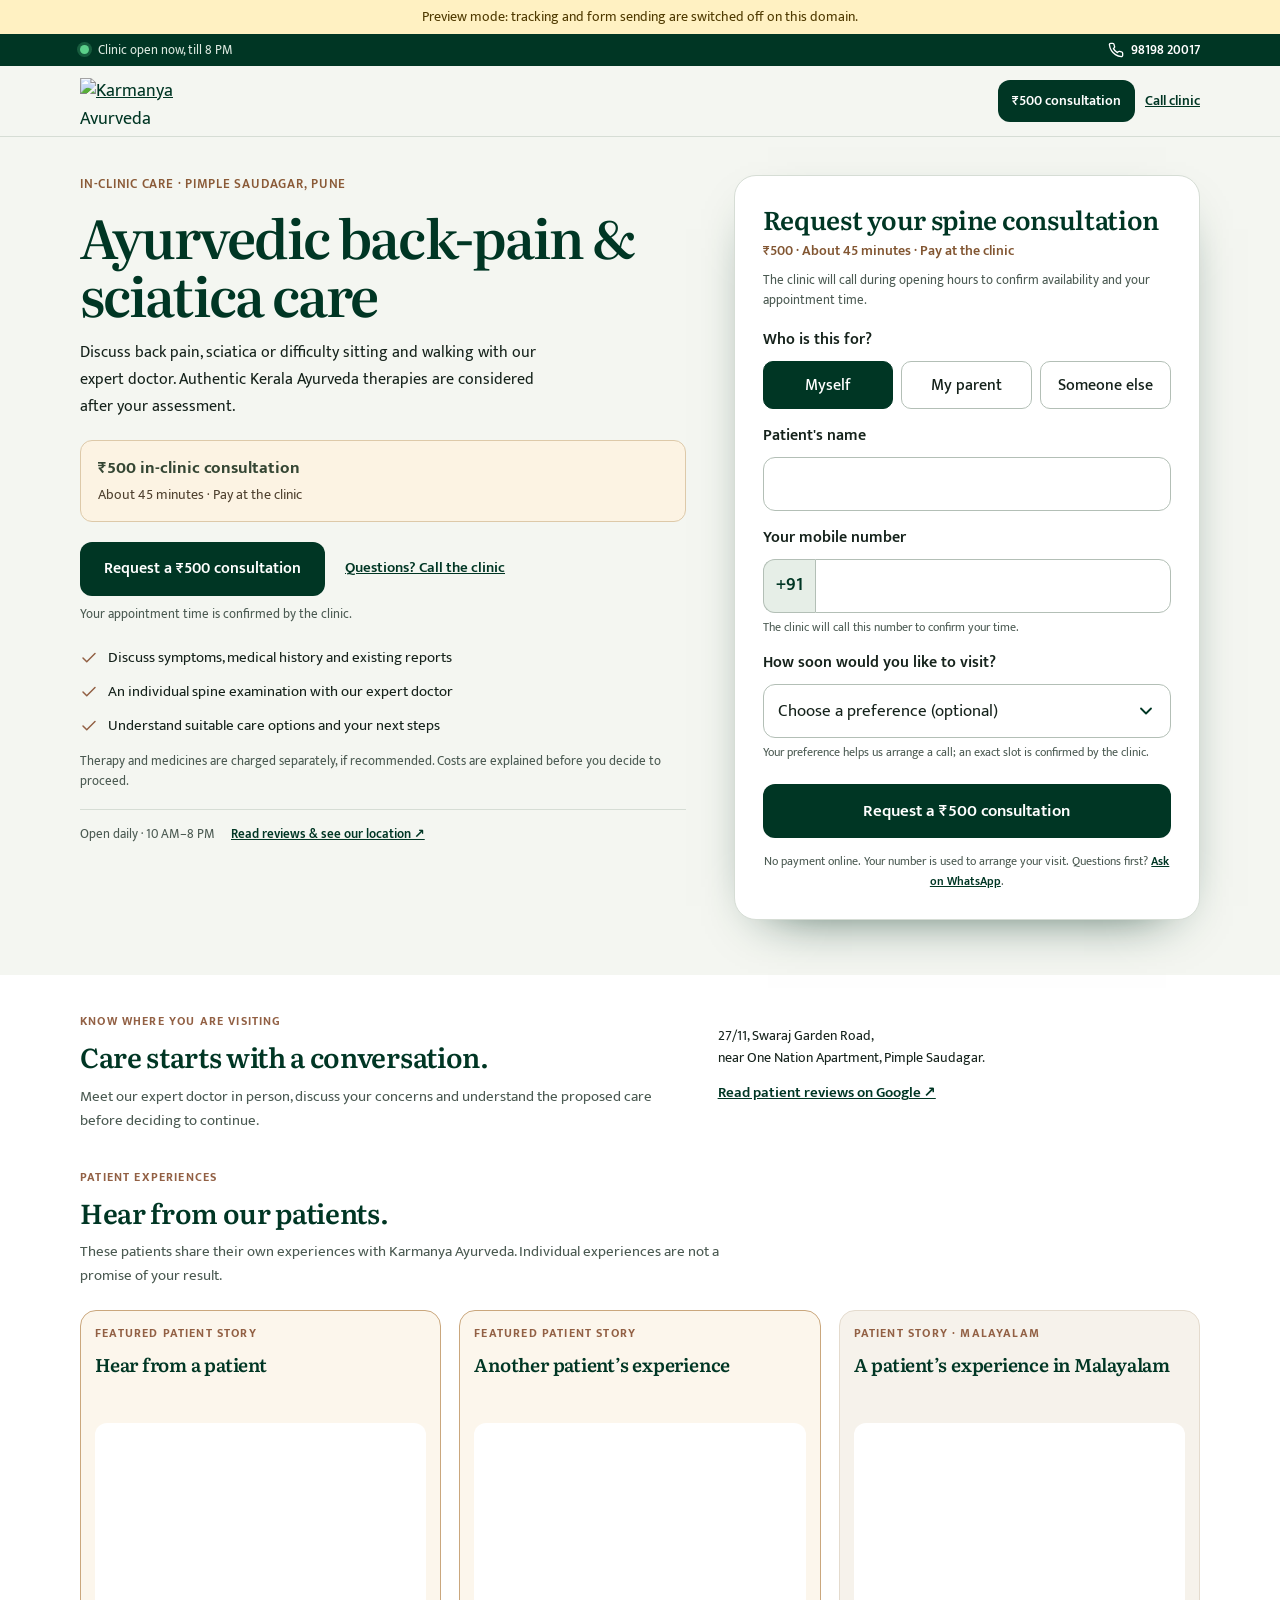
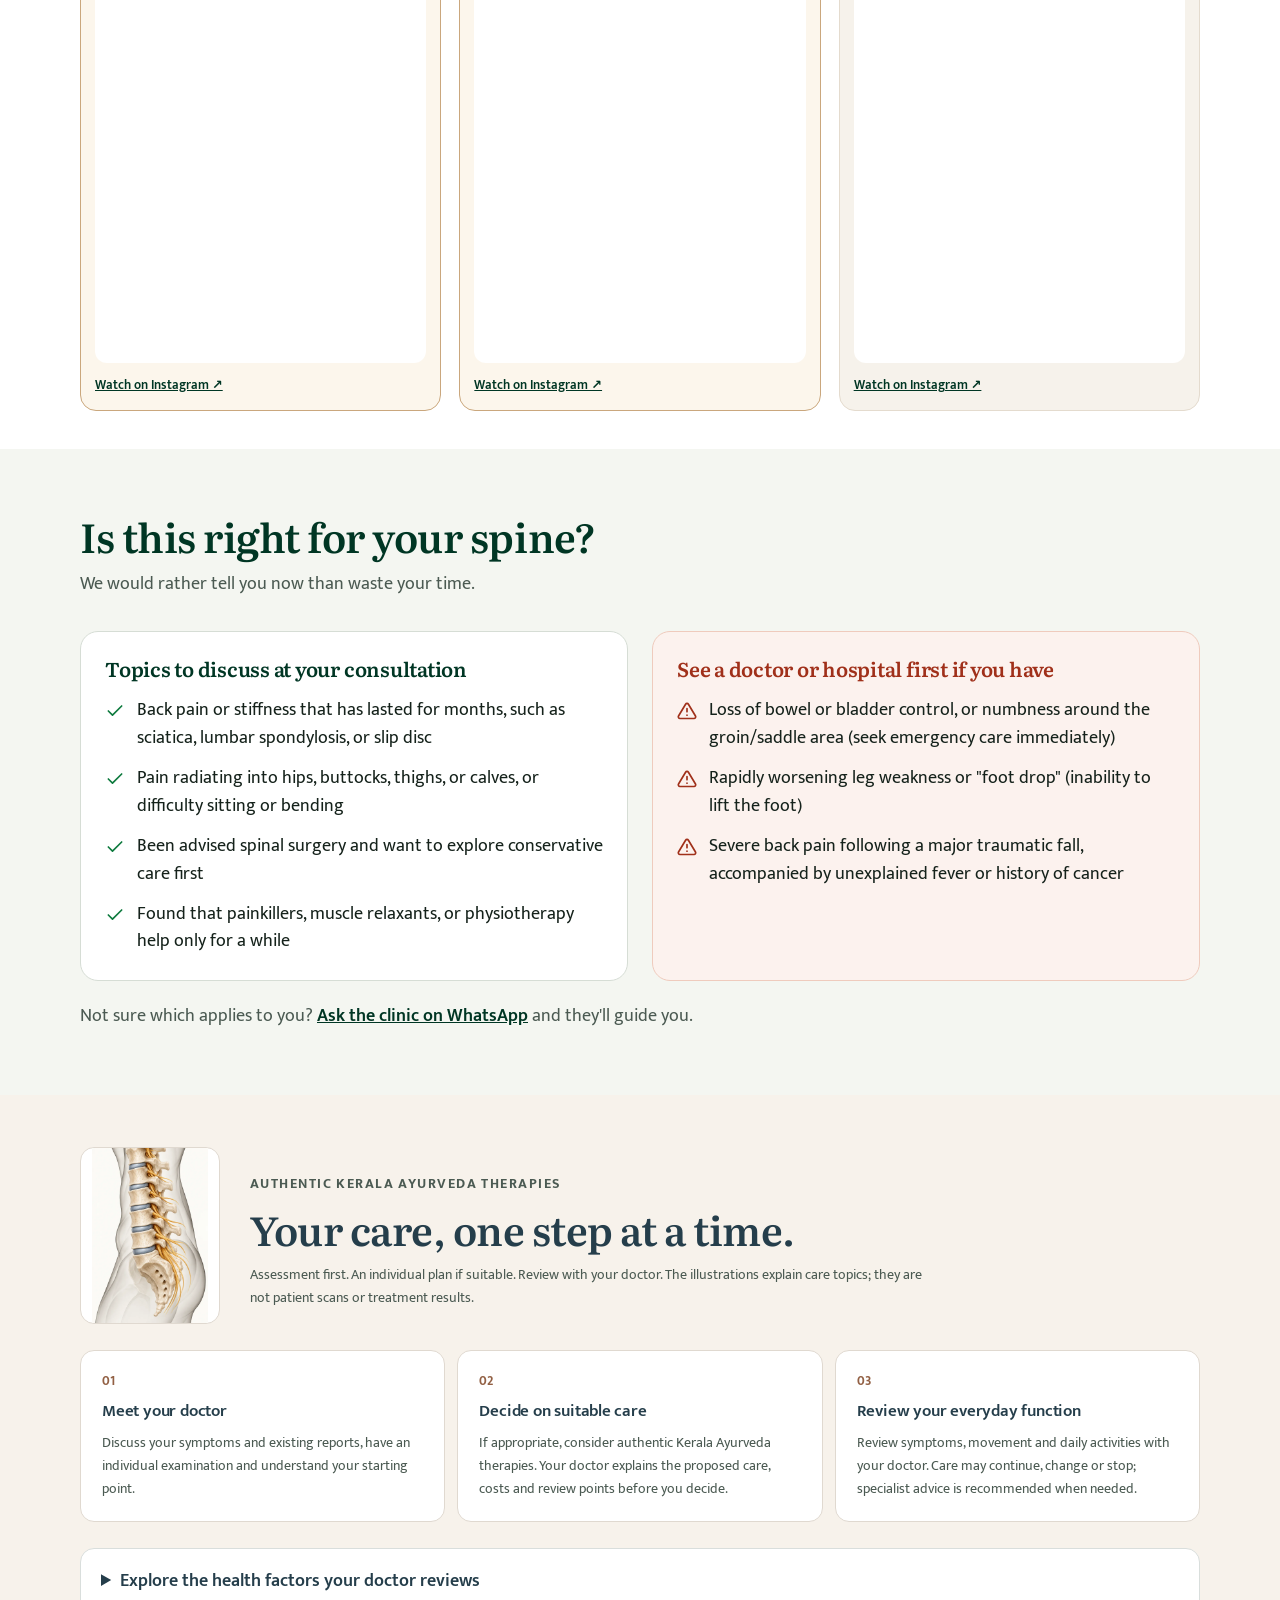
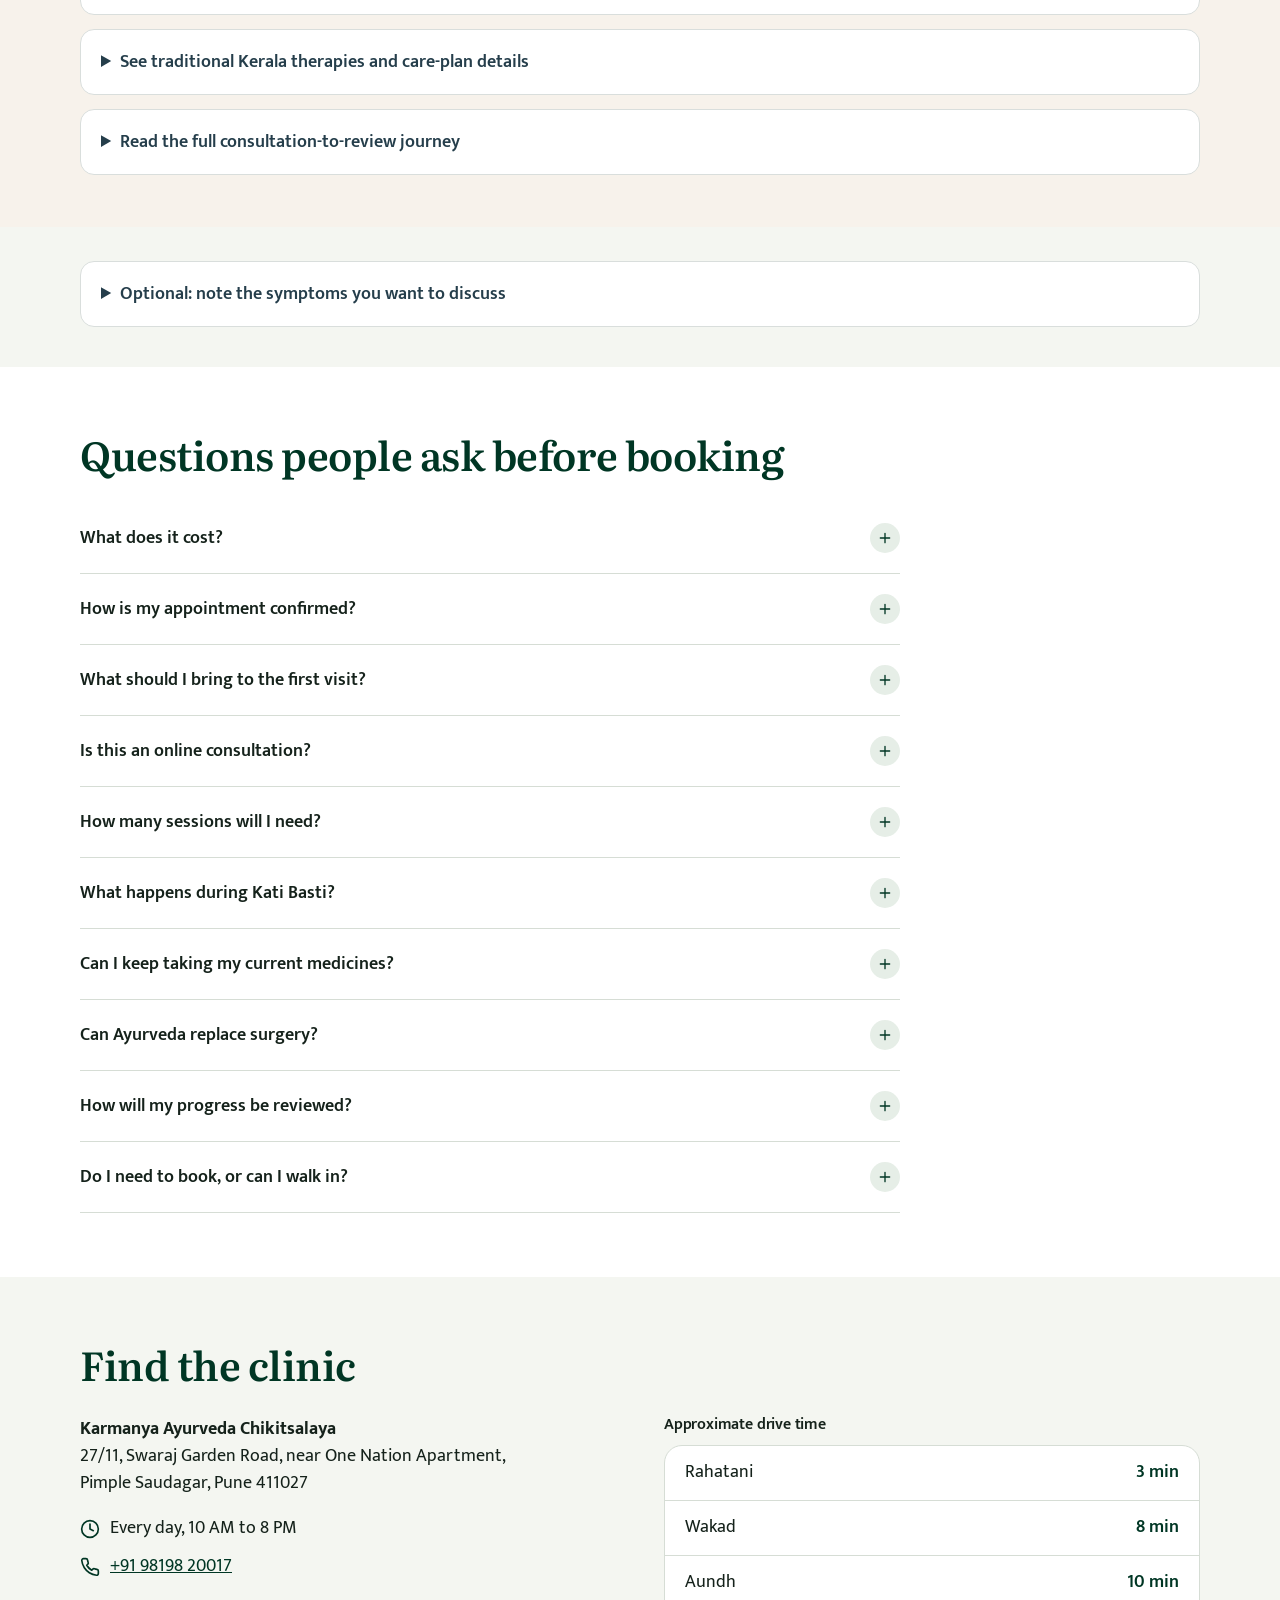
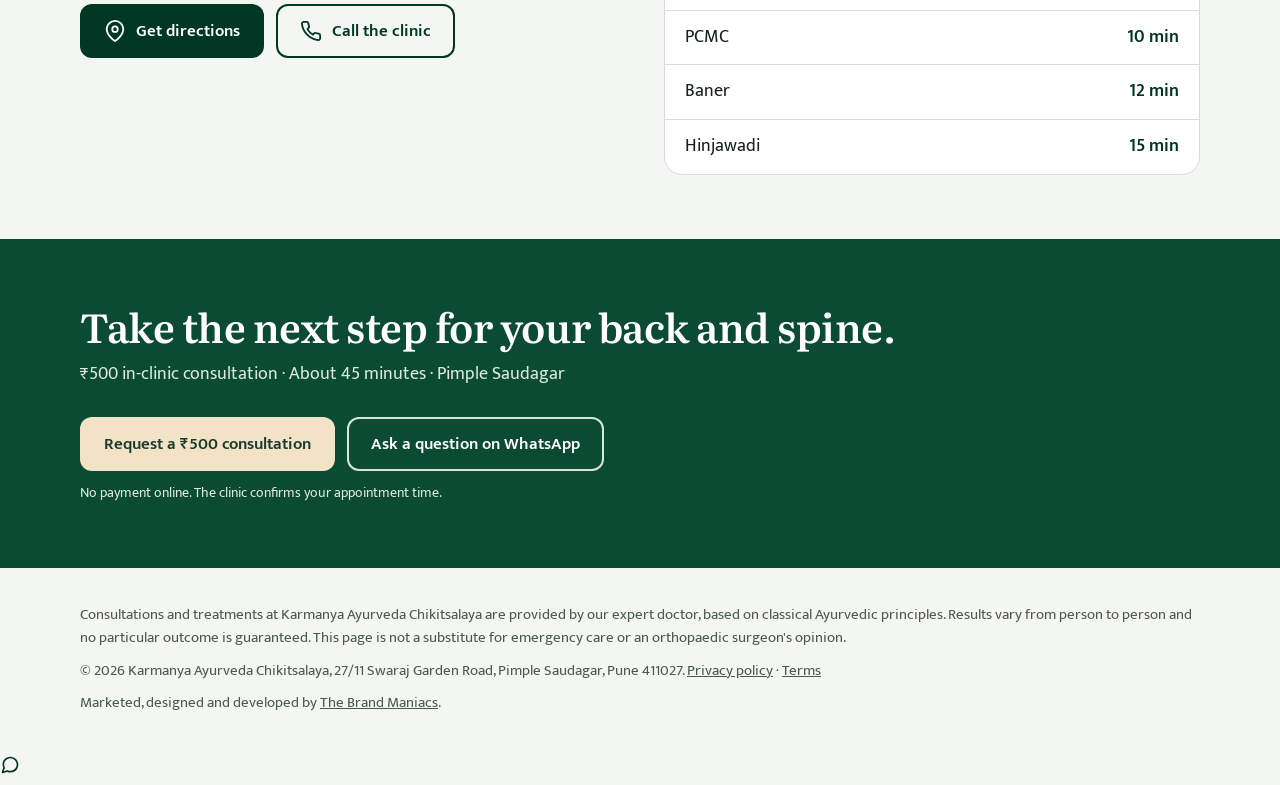
==== commit 2d61d958: "Restore all patient testimonials with Malayalam last" ====
--- a/back.html
+++ b/back.html
@@ -555,7 +555,7 @@
 <script>!function(w,d,s,u){if(w.oaiq)return;var q=function(){q.q.push(arguments)};q.q=[];w.oaiq=q;var j=d.createElement(s);j.async=1;j.src=u;var f=d.getElementsByTagName(s)[0];f.parentNode.insertBefore(j,f)}(window,document,"script","https://bzrcdn.openai.com/sdk/oaiq.min.js");oaiq("init",{pixelId:"QD7NJpfsYPogKPpJnE1gqf",debug:true});</script>
 <!-- End ChatGPT Pixel -->
 <link rel="stylesheet" href="/care-journey.css?v=1">
-<link rel="stylesheet" href="/landing-flow.css?v=1">
+<link rel="stylesheet" href="/landing-flow.css?v=2">
 </head>
 <body class="consultation-flow">
 
@@ -677,9 +677,14 @@
 </section>
 
 <section class="section paper flow-proof" aria-labelledby="flow-proof-title">
-  <div class="wrap flow-proof-grid">
-    <div><p class="flow-eyebrow">Know where you are visiting</p><h2 id="flow-proof-title">Care starts with a conversation.</h2><p>Meet our expert doctor in person, discuss your concerns and understand the proposed care before deciding to continue.</p><address>27/11, Swaraj Garden Road,<br>near One Nation Apartment, Pimple Saudagar.</address><p><a href="https://maps.google.com/?cid=3077549578320836260" target="_blank" rel="noopener">Read patient reviews on Google ↗</a></p></div>
-    <div class="flow-video-card"><p class="flow-eyebrow">A patient’s own experience</p><h3>A spine-care video story</h3><div class="flow-video-slot"><button type="button" class="flow-video-button" data-video-id="DFFbgpbt85n" aria-label="Play the spine-care patient video on Instagram"><span aria-hidden="true">▶</span>Watch the patient video<small>Loads Instagram only when you play</small></button></div><p class="flow-video-note">An individual experience, not a promise of your result. <a href="https://www.instagram.com/reel/DFFbgpbt85n/" target="_blank" rel="noopener">Open on Instagram ↗</a></p></div>
+  <div class="wrap">
+    <div class="flow-proof-grid">
+      <div><p class="flow-eyebrow">Know where you are visiting</p><h2 id="flow-proof-title">Care starts with a conversation.</h2><p>Meet our expert doctor in person, discuss your concerns and understand the proposed care before deciding to continue.</p></div>
+      <div><address>27/11, Swaraj Garden Road,<br>near One Nation Apartment, Pimple Saudagar.</address><p><a href="https://maps.google.com/?cid=3077549578320836260" target="_blank" rel="noopener">Read patient reviews on Google ↗</a></p></div>
+    </div>
+    <div class="flow-testimonials" aria-labelledby="flow-stories-title"><p class="flow-eyebrow">Patient experiences</p><h2 id="flow-stories-title">Hear from our patients.</h2><p class="flow-stories-intro">These patients share their own experiences with Karmanya Ayurveda. Individual experiences are not a promise of your result.</p><div class="flow-video-grid"><article class="flow-video-card flow-video-featured"><p class="flow-eyebrow">Featured patient story</p><h3>Hear from a patient</h3><div class="flow-video-slot"><iframe src="https://www.instagram.com/reel/DHFwJAGtggY/embed/" title="Patient testimonial 1" width="320" height="540" loading="lazy" allow="encrypted-media; picture-in-picture"></iframe></div><p class="flow-video-note"><a href="https://www.instagram.com/reel/DHFwJAGtggY/" target="_blank" rel="noopener">Watch on Instagram ↗</a></p></article>
+<article class="flow-video-card flow-video-featured"><p class="flow-eyebrow">Featured patient story</p><h3>Another patient’s experience</h3><div class="flow-video-slot"><iframe src="https://www.instagram.com/reel/DFFbgpbt85n/embed/" title="Patient testimonial 2" width="320" height="540" loading="lazy" allow="encrypted-media; picture-in-picture"></iframe></div><p class="flow-video-note"><a href="https://www.instagram.com/reel/DFFbgpbt85n/" target="_blank" rel="noopener">Watch on Instagram ↗</a></p></article>
+<article class="flow-video-card"><p class="flow-eyebrow">Patient story · Malayalam</p><h3>A patient’s experience in Malayalam</h3><div class="flow-video-slot"><iframe src="https://www.instagram.com/reel/DNzYOICUJW7/embed/" title="Patient testimonial 3 in Malayalam" width="320" height="540" loading="lazy" allow="encrypted-media; picture-in-picture"></iframe></div><p class="flow-video-note"><a href="https://www.instagram.com/reel/DNzYOICUJW7/" target="_blank" rel="noopener">Watch on Instagram ↗</a></p></article></div></div>
   </div>
 </section>
 
--- a/landing-flow.css
+++ b/landing-flow.css
@@ -37,13 +37,16 @@
 .flow-proof p:not(.flow-eyebrow){font-size:.91rem;line-height:1.65;color:var(--muted);margin-top:12px}
 .flow-proof address{font-style:normal;font-size:.86rem;line-height:1.6;margin-top:12px}
 .flow-proof a{font-weight:600}
-.flow-video-card{padding:22px;background:#f6f2eb;border:1px solid #e4dbce;border-radius:16px}
-.flow-video-card h3{font-size:1.25rem;line-height:1.3}
-.flow-video-button{font:600 .96rem/1.4 var(--sans);display:flex;align-items:center;justify-content:center;flex-direction:column;gap:9px;width:100%;min-height:150px;border:1px solid #b9c8ce;border-radius:12px;background:#eaf0f2;color:#253e4b;cursor:pointer;margin-top:15px;padding:18px}
-.flow-video-button span{display:grid;place-items:center;width:42px;height:42px;border-radius:50%;background:#253e4b;color:#fff}
-.flow-video-button small{font-size:.72rem;font-weight:400}
+.flow-video-card{padding:14px;min-width:0;background:#f6f2eb;border:1px solid #e4dbce;border-radius:16px}
+.flow-video-card h3{font-size:1.15rem;line-height:1.3;min-height:3em}
 .flow-video-slot iframe{display:block;max-width:100%;width:100%;height:540px;border:0;border-radius:12px;margin-top:15px;background:#fff}
-.flow-video-card .flow-video-note{font-size:.74rem!important}
+.flow-video-card .flow-video-note{font-size:.8rem!important}
+.flow-testimonials{margin-top:36px}
+.flow-stories-intro{max-width:75ch}
+.flow-video-grid{display:grid;gap:18px;margin-top:22px}
+.flow-video-featured{border-color:#caa77d;background:#fcf6ec}
+@media(min-width:1050px){.flow-video-grid{grid-template-columns:repeat(3,minmax(0,1fr))}}
+@media(min-width:700px) and (max-width:1049px){.flow-video-grid{grid-template-columns:repeat(2,minmax(0,1fr))}.flow-video-card:last-child{grid-column:1/-1;max-width:390px;width:100%;justify-self:center}}
 .consultation-flow .sticky{grid-template-columns:44px minmax(0,1.7fr) minmax(0,1fr);gap:6px}
 .consultation-flow .sticky .btn{font-size:.88rem;padding:0 7px;min-height:48px}
 .flow-more{border:1px solid #d9dedc;border-radius:14px;background:#fff;margin-top:14px;overflow:hidden}
@@ -76,6 +79,6 @@
 .consultation-flow .final .btn-primary{background:#f2e3c6;color:#183b2d}
 .consultation-flow .final .btn-outline{border-color:#d5e6dc;color:#fff}
 @media(min-width:700px){.flow-proof-grid{grid-template-columns:1fr 1fr}.flow-three-steps{grid-template-columns:repeat(3,minmax(0,1fr))}}
-@media(min-width:960px){.flow-hero{padding:38px 0 55px}.flow-hero-grid{grid-template-columns:minmax(0,1.13fr) minmax(0,.87fr);grid-template-areas:"copy form";gap:48px}.flow-hero .card-form{padding:28px;scroll-margin-top:100px}.flow-proof-grid{grid-template-columns:1.1fr .9fr;gap:48px}.flow-video-card{grid-column:auto}.flow-care-intro{grid-template-columns:140px minmax(0,1fr);gap:30px;max-width:850px}.flow-care-intro img{height:175px}.flow-care-intro h2{font-size:2.5rem}.flow-more .ka-context{grid-template-columns:.75fr 1.25fr}.flow-more .ka-journey{grid-template-columns:.8fr 1.2fr}}
+@media(min-width:960px){.flow-hero{padding:38px 0 55px}.flow-hero-grid{grid-template-columns:minmax(0,1.13fr) minmax(0,.87fr);grid-template-areas:"copy form";gap:48px}.flow-hero .card-form{padding:28px;scroll-margin-top:100px}.flow-proof-grid{grid-template-columns:1.1fr .9fr;gap:48px}.flow-care-intro{grid-template-columns:140px minmax(0,1fr);gap:30px;max-width:850px}.flow-care-intro img{height:175px}.flow-care-intro h2{font-size:2.5rem}.flow-more .ka-context{grid-template-columns:.75fr 1.25fr}.flow-more .ka-journey{grid-template-columns:.8fr 1.2fr}}
 @media(max-width:559px){.consultation-flow .site-header .wrap{min-height:64px;gap:10px}.consultation-flow .logo img{height:38px}.flow-header-contact{display:none}.flow-header-book{font-size:.78rem;padding:0 10px;min-height:40px}.flow-hero{padding-top:24px}.flow-hero .cta-row{display:grid;gap:13px}.flow-hero .cta-row .btn{width:100%}.flow-question{justify-self:start}.flow-hero .card-form{border-radius:18px}.flow-hero-grid{gap:25px}.flow-proof-grid{gap:22px}.flow-care-overview{padding:38px 0}.flow-care-intro{gap:14px}.flow-care-intro h2{font-size:1.6rem}.flow-more>summary{padding:17px;font-size:.95rem}.flow-more .ka-plan{grid-template-columns:1fr}.flow-more .ka-care .wrap{padding:0 14px}.flow-three-steps li{padding:17px}.consultation-flow .section:not(.flow-proof){padding-top:44px;padding-bottom:44px}}
-@media(max-width:559px){.flow-video-slot iframe{width:calc(100% + 32px);max-width:calc(100% + 32px);margin-left:-16px}}
+@media(max-width:559px){.flow-video-card{padding:6px}.flow-video-card h3{min-height:0}.flow-video-card>.flow-eyebrow,.flow-video-card>h3,.flow-video-card>.flow-video-note{margin-left:8px;margin-right:8px}.flow-video-card>.flow-eyebrow{margin-top:10px}}
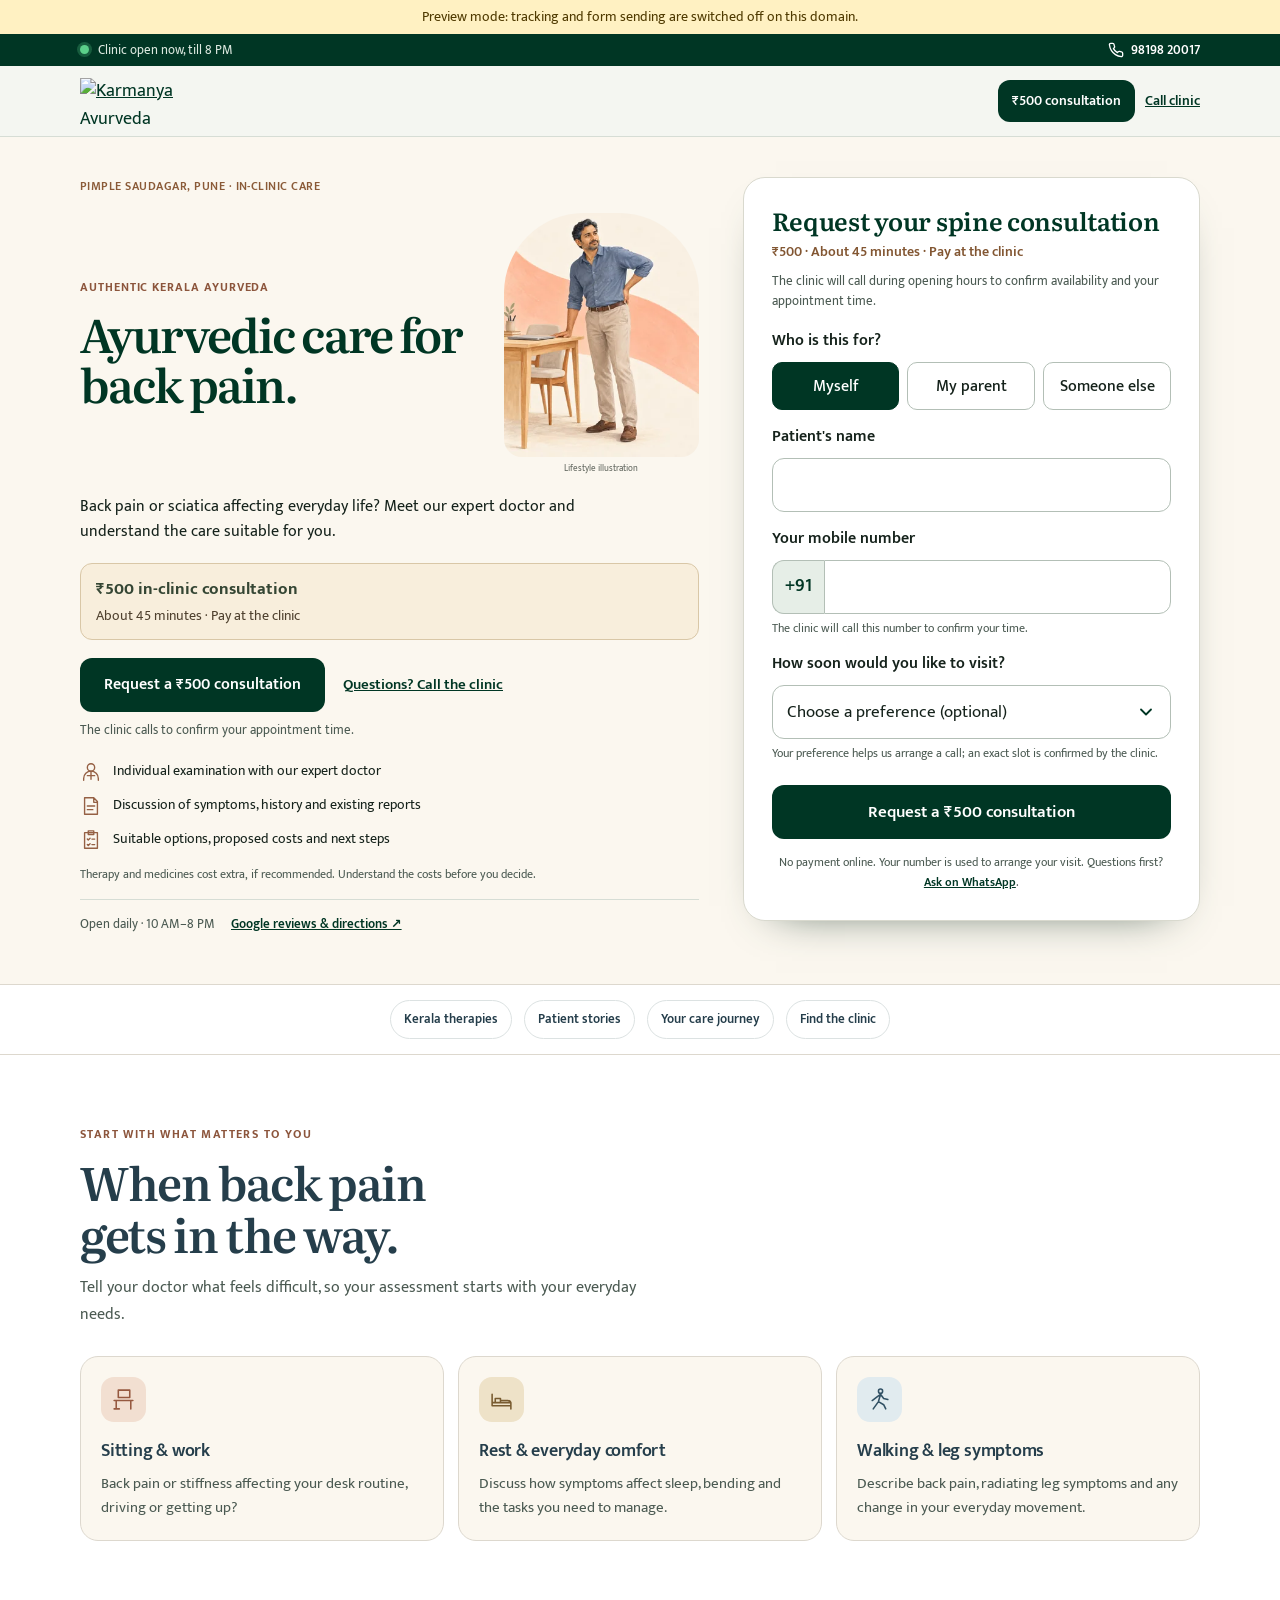
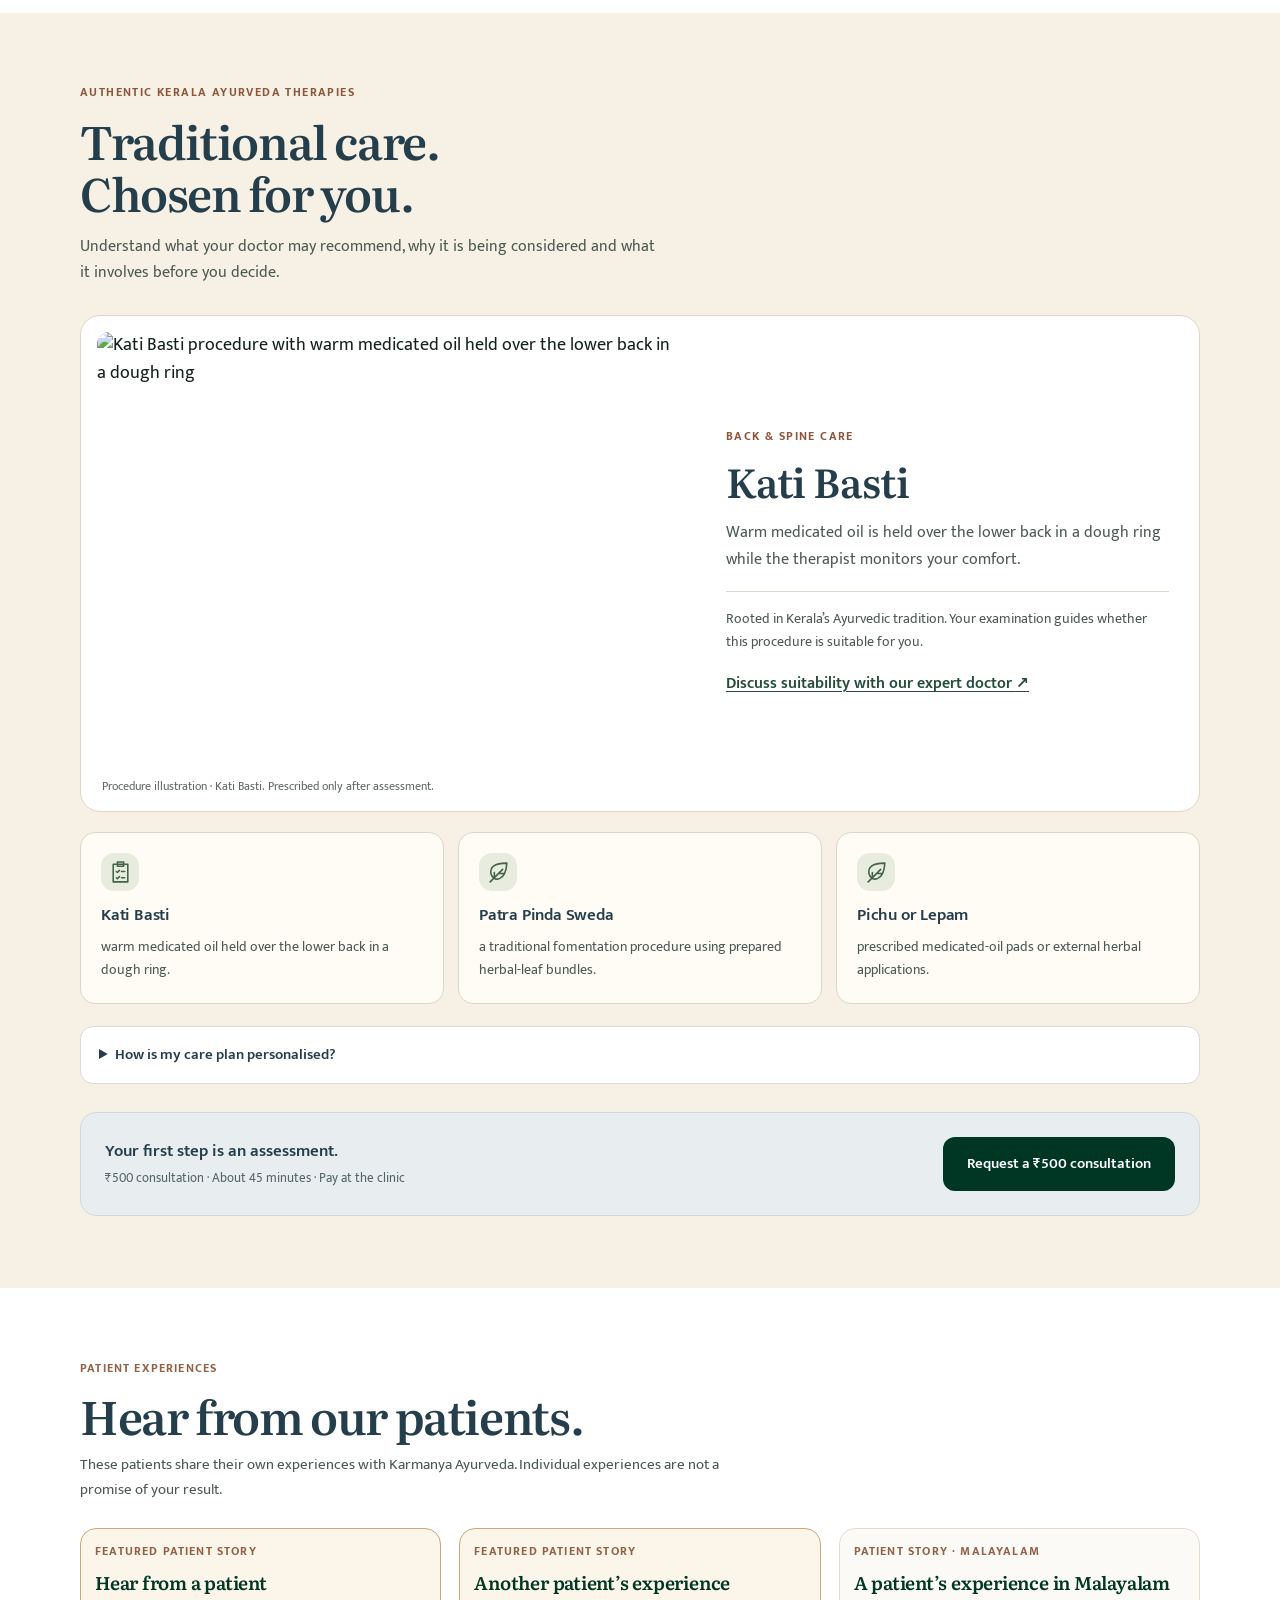
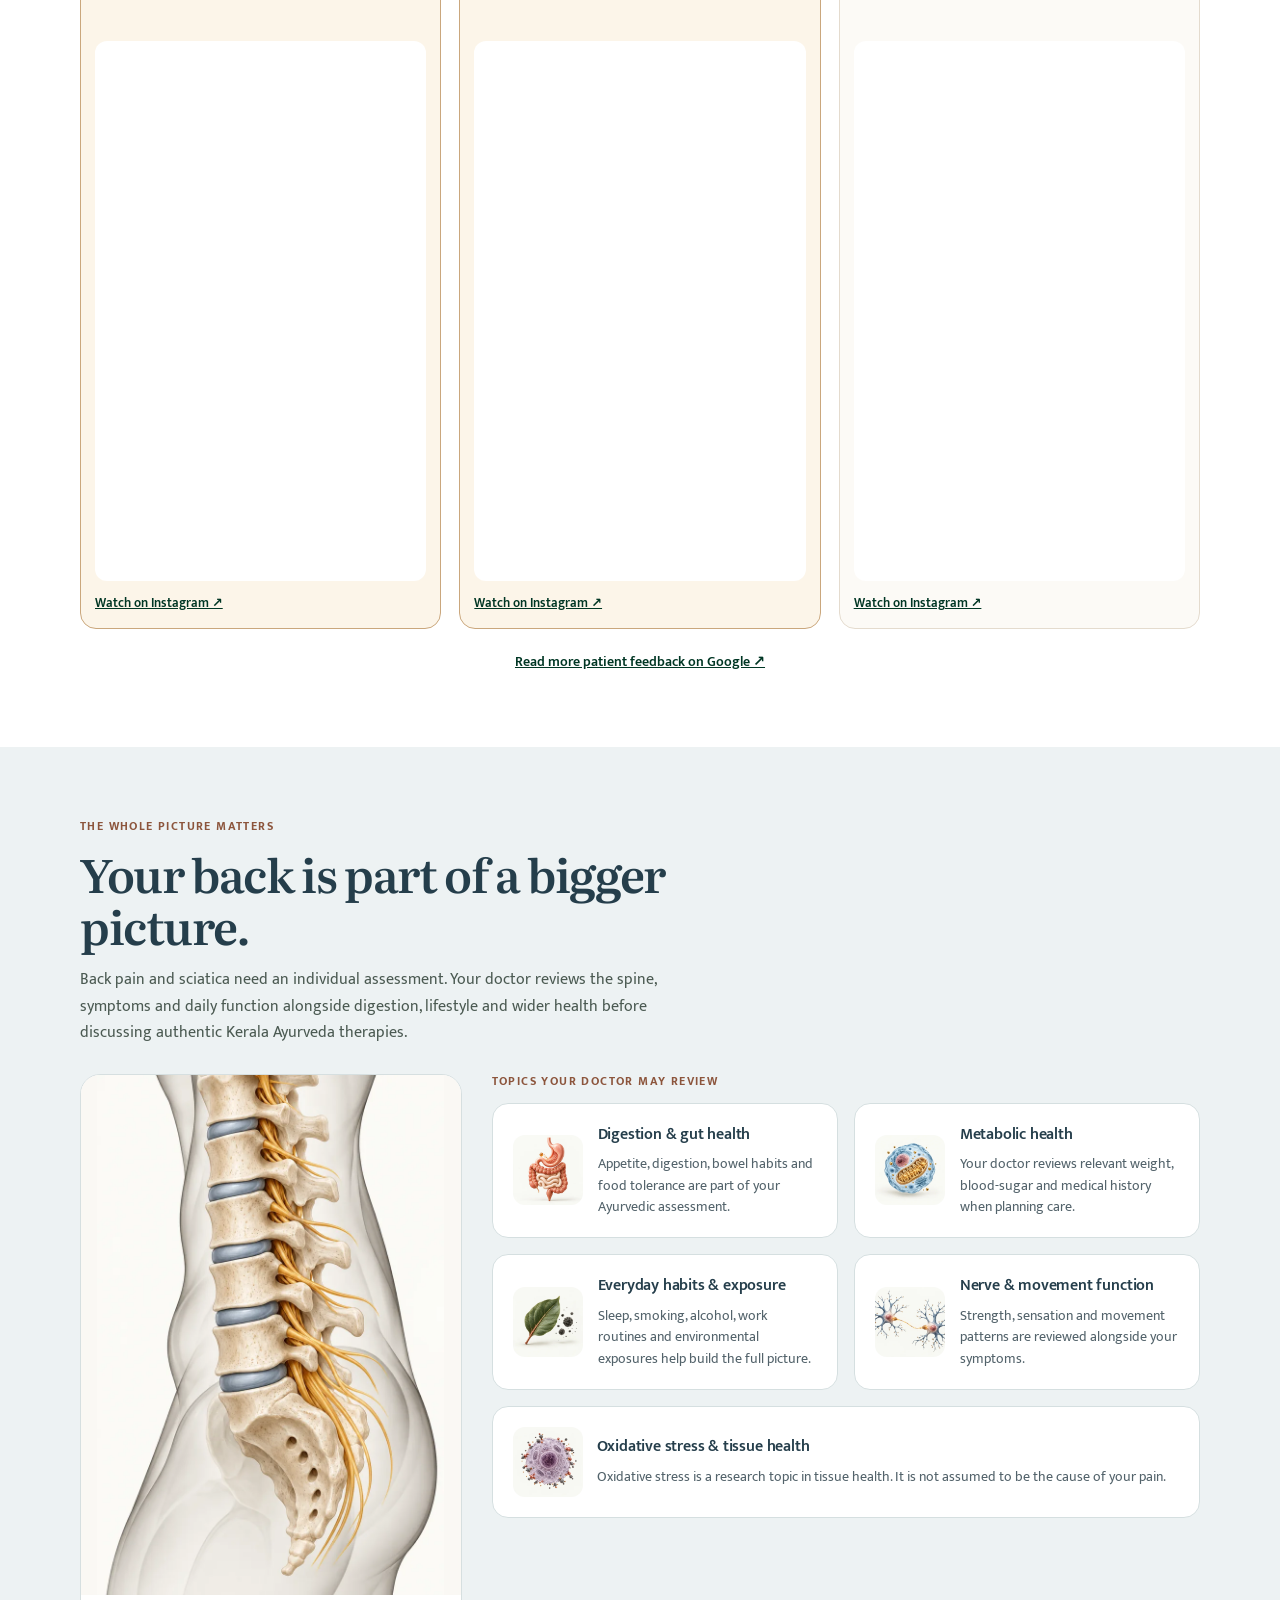
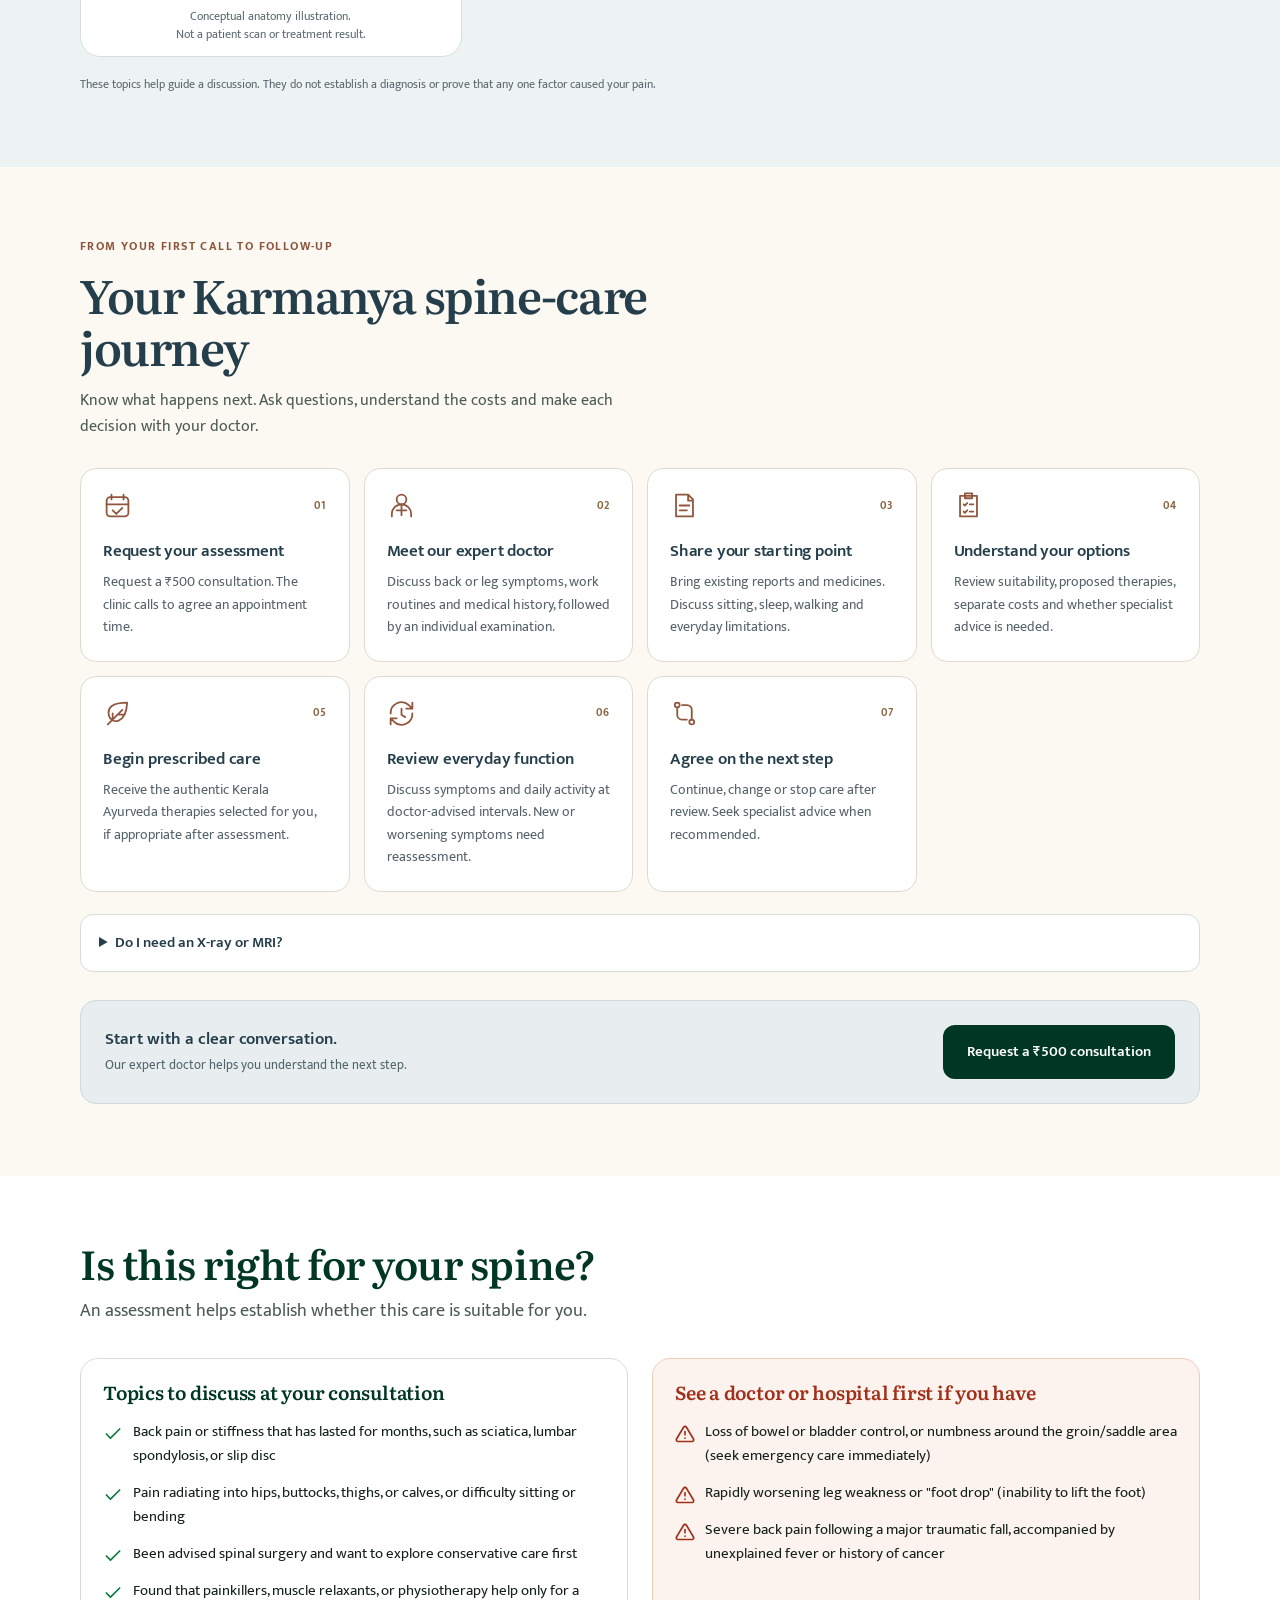
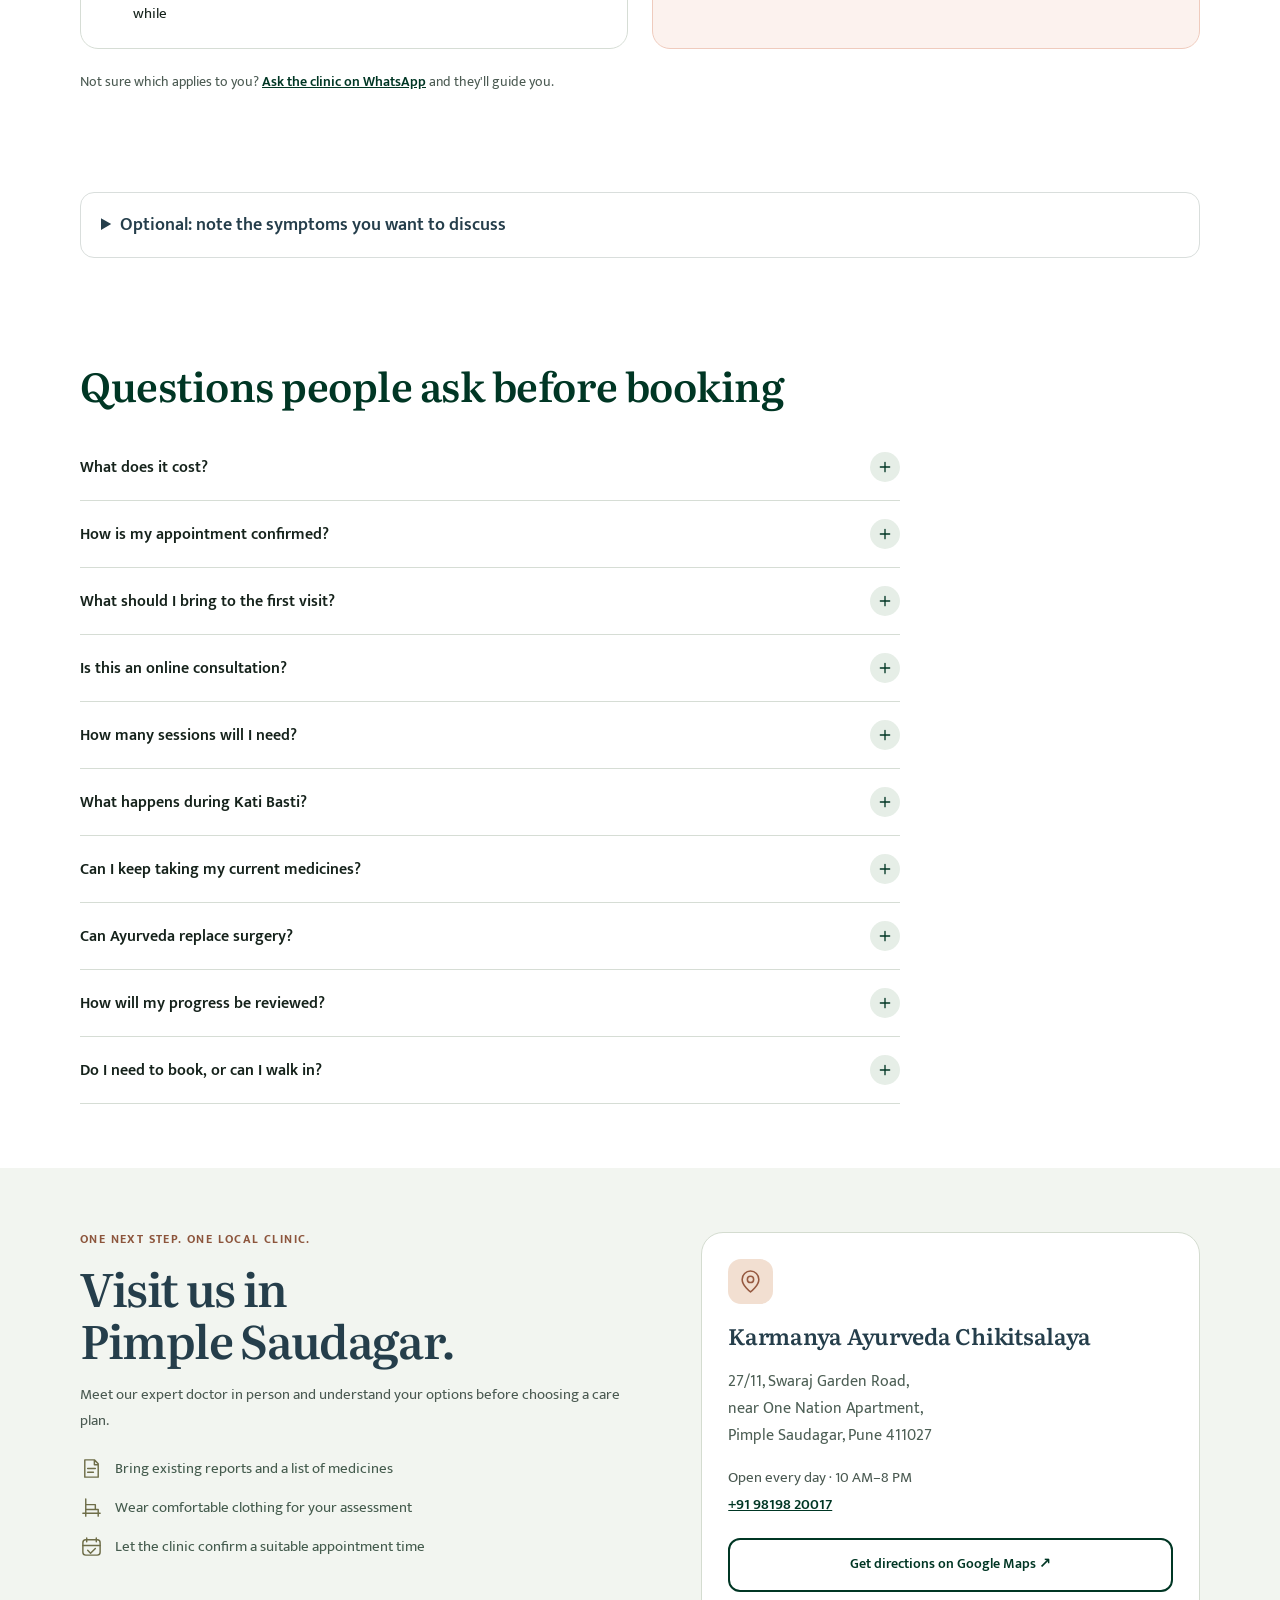
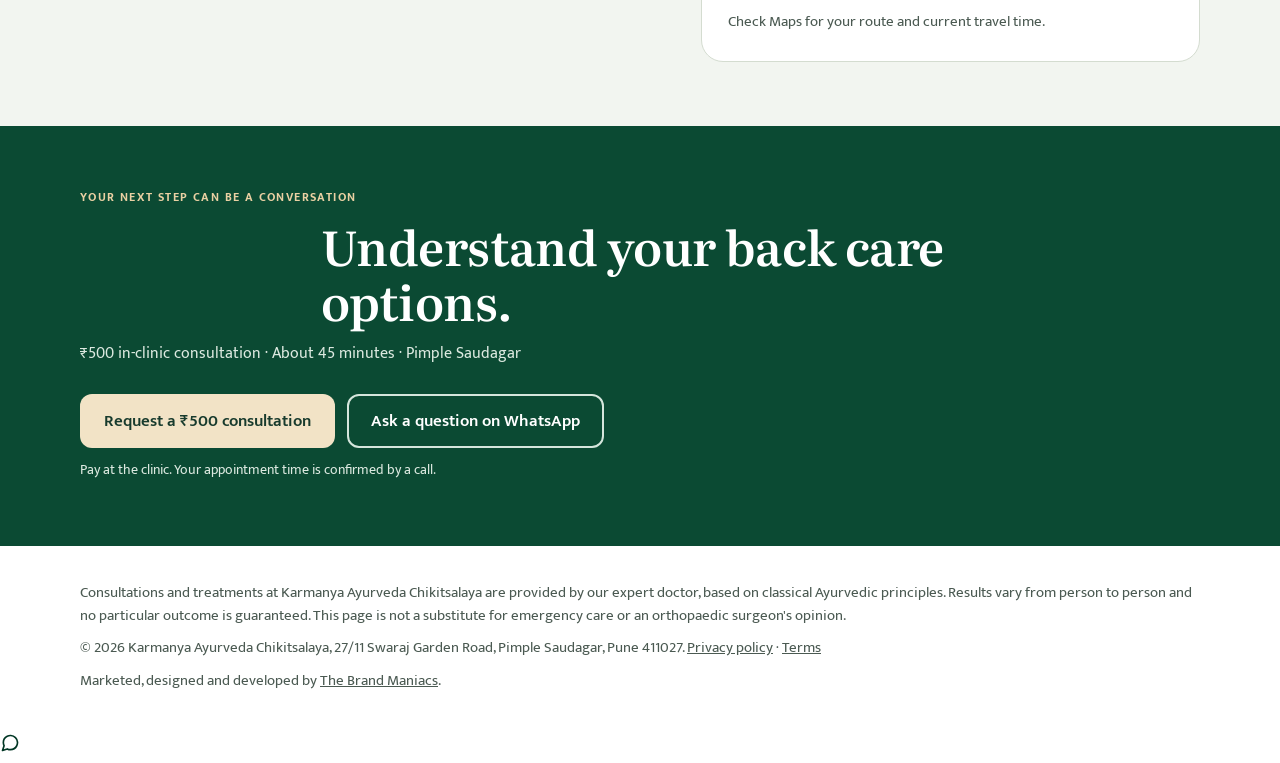
==== commit 5b19968e: "feat(cro): make knee and back care journey visual and clear" ====
--- a/back.html
+++ b/back.html
@@ -3,14 +3,14 @@
 <head>
 <meta charset="utf-8">
 <meta name="viewport" content="width=device-width, initial-scale=1, viewport-fit=cover">
-<title>Back Pain & Sciatica Care with Authentic Kerala Ayurveda | Pimple Saudagar</title>
-<meta name="description" content="Physician-led Kerala Ayurvedic spine care in Pimple Saudagar, Pune. Kati Basti for sciatica, slip disc, and back stiffness. ₹500 in-clinic assessment, open all 7 days.">
+<title>Back Pain Care with Kerala Ayurveda | Karmanya, Pune</title>
+<meta name="description" content="Meet our expert doctor to discuss back pain and sciatica and appropriate Kerala Ayurveda care. ₹500 in-clinic consultation in Pimple Saudagar, Pune; therapies are considered after assessment.">
 <link rel="canonical" href="https://consult.karmanyaayurveda.com/back">
 <meta property="og:url" content="https://consult.karmanyaayurveda.com/back">
 <meta property="og:type" content="website">
 <meta property="og:site_name" content="Karmanya Ayurveda Chikitsalaya">
-<meta property="og:title" content="Back pain or Sciatica? Non-surgical Kerala Ayurvedic care in Pimple Saudagar">
-<meta property="og:description" content="₹500 in-clinic spine & posture assessment with our expert doctor. Open every day, 10 AM to 8 PM.">
+<meta property="og:title" content="Back Pain Care with Kerala Ayurveda | Karmanya, Pune">
+<meta property="og:description" content="Meet our expert doctor to discuss back pain and sciatica and appropriate Kerala Ayurveda care. ₹500 in-clinic consultation in Pimple Saudagar, Pune; therapies are considered after assessment.">
 <meta property="og:image" content="https://karmanyaayurveda.com/images/facility/kerala-ayurveda-pharmacy.webp">
 <meta name="theme-color" content="#003624">
 <link rel="icon" href="https://karmanyaayurveda.com/images/logo.png">
@@ -37,8 +37,8 @@
   },
   "geo": {
     "@type": "GeoCoordinates",
-    "latitude": 18.5956,
-    "longitude": 73.7979
+    "latitude": 18.6007587,
+    "longitude": 73.8076443
   }
 }
 </script>
@@ -556,8 +556,9 @@
 <!-- End ChatGPT Pixel -->
 <link rel="stylesheet" href="/care-journey.css?v=1">
 <link rel="stylesheet" href="/landing-flow.css?v=2">
+<link rel="stylesheet" href="/visual-journey.css?v=1">
 </head>
-<body class="consultation-flow">
+<body class="consultation-flow visual-journey">
 
 <svg width="0" height="0" style="position:absolute" aria-hidden="true" focusable="false">
   <symbol id="i-phone" viewBox="0 0 24 24"><path d="M22 16.92v3a2 2 0 0 1-2.18 2 19.79 19.79 0 0 1-8.63-3.07 19.5 19.5 0 0 1-6-6 19.79 19.79 0 0 1-3.07-8.67A2 2 0 0 1 4.11 2h3a2 2 0 0 1 2 1.72c.13.96.36 1.9.7 2.81a2 2 0 0 1-.45 2.11L8.09 9.91a16 16 0 0 0 6 6l1.27-1.27a2 2 0 0 1 2.11-.45c.91.34 1.85.57 2.81.7A2 2 0 0 1 22 16.92z"/></symbol>
@@ -596,26 +597,18 @@
 
 <main id="top">
 <!-- CONSULTATION FLOW START -->
-<section class="hero flow-hero">
-  <div class="wrap flow-hero-grid">
-    <div class="hero-copy">
-      <p class="kicker">In-clinic care · Pimple Saudagar, Pune</p>
-      <h1 id="heroTitle">Ayurvedic back-pain & sciatica care</h1>
-      <p class="sub" id="heroSub">Discuss back pain, sciatica or difficulty sitting and walking with our expert doctor. Authentic Kerala Ayurveda therapies are considered after your assessment.</p>
-      <script>(function(){var a=window.KA_ANGLES[window.KA.angle];if(window.KA.angle!=='default'){document.getElementById('heroTitle').textContent=a.title;document.getElementById('heroSub').textContent=a.sub;}})();</script>
-      <p class="flow-fee"><strong>₹500 in-clinic consultation</strong><span>About 45 minutes · Pay at the clinic</span></p>
-      <div class="cta-row" id="heroCtas"><a class="btn btn-primary" href="#book">Request a ₹500 consultation</a><a class="flow-question" href="tel:+919819820017" data-loc="hero_text">Questions? Call the clinic</a></div>
-      <p class="flow-confirm">Your appointment time is confirmed by the clinic.</p>
-      <ul class="flow-inclusions" aria-label="Your consultation includes">
-        <li><svg class="icon" aria-hidden="true"><use href="#i-check"/></svg><span>Discuss symptoms, medical history and existing reports</span></li>
-        <li><svg class="icon" aria-hidden="true"><use href="#i-check"/></svg><span>An individual spine examination with our expert doctor</span></li>
-        <li><svg class="icon" aria-hidden="true"><use href="#i-check"/></svg><span>Understand suitable care options and your next steps</span></li>
-      </ul>
-      <p class="flow-cost-note">Therapy and medicines are charged separately, if recommended. Costs are explained before you decide to proceed.</p>
-      <div class="flow-trust-strip"><span>Open daily · 10 AM–8 PM</span><a href="https://maps.google.com/?cid=3077549578320836260" target="_blank" rel="noopener">Read reviews &amp; see our location ↗</a></div>
-    </div>
-    <!-- BOOKING FORM START -->
-    <div class="card-form" id="book">
+<section class="hero flow-hero"><div class="wrap flow-hero-grid"><div class="hero-copy">
+  <p class="kicker">Pimple Saudagar, Pune · In-clinic care</p>
+  <div class="vj-hero-heading"><div><p class="vj-eyebrow">Authentic Kerala Ayurveda</p><h1 id="heroTitle">Ayurvedic care for back pain.</h1></div><figure class="vj-hero-art"><img src="/images/visual-journey/back-everyday-320.webp" srcset="/images/visual-journey/back-everyday-320.webp 320w, /images/visual-journey/back-everyday-640.webp 640w" sizes="(min-width: 960px) 220px, 112px" alt="Lifestyle illustration of an Indian man pausing beside a desk with a hand on his lower back" width="640" height="800" fetchpriority="high"><figcaption>Lifestyle illustration</figcaption></figure></div>
+  <p class="sub" id="heroSub">Back pain or sciatica affecting everyday life? Meet our expert doctor and understand the care suitable for you.</p>
+  <script>(function(){var a=window.KA_ANGLES[window.KA.angle];if(window.KA.angle!=='default'){document.getElementById('heroTitle').textContent=a.title;document.getElementById('heroSub').textContent=a.sub;}})();</script>
+  <p class="flow-fee"><strong>₹500 in-clinic consultation</strong><span>About 45 minutes · Pay at the clinic</span></p>
+  <div class="cta-row" id="heroCtas"><a class="btn btn-primary" href="#book">Request a ₹500 consultation</a><a class="flow-question" href="tel:+919819820017" data-loc="hero_text">Questions? Call the clinic</a></div>
+  <p class="flow-confirm">The clinic calls to confirm your appointment time.</p>
+  <ul class="flow-inclusions" aria-label="Your consultation includes"><li><svg class="vj-icon" viewBox="0 0 24 24" fill="none" stroke="currentColor" stroke-width="1.5" stroke-linecap="round" stroke-linejoin="round" aria-hidden="true"><circle cx="12" cy="7" r="4"/><path d="M4 21v-2a8 8 0 0 1 16 0v2m-12-5h8m-4-4v8"/></svg><span>Individual examination with our expert doctor</span></li><li><svg class="vj-icon" viewBox="0 0 24 24" fill="none" stroke="currentColor" stroke-width="1.5" stroke-linecap="round" stroke-linejoin="round" aria-hidden="true"><path d="M7 3h8l4 4v14H5V3h2m8 0v5h4M8 12h8m-8 4h6"/></svg><span>Discussion of symptoms, history and existing reports</span></li><li><svg class="vj-icon" viewBox="0 0 24 24" fill="none" stroke="currentColor" stroke-width="1.5" stroke-linecap="round" stroke-linejoin="round" aria-hidden="true"><path d="M5 4h14v17H5zM9 2h6v4H9zM8 11l1 1 2-2m2 1h3m-8 6 1 1 2-2m2 1h3"/></svg><span>Suitable options, proposed costs and next steps</span></li></ul>
+  <p class="flow-cost-note">Therapy and medicines cost extra, if recommended. Understand the costs before you decide.</p>
+  <div class="flow-trust-strip"><span>Open daily · 10 AM–8 PM</span><a href="https://maps.google.com/?cid=3077549578320836260" target="_blank" rel="noopener">Google reviews &amp; directions ↗</a></div>
+</div><!-- BOOKING FORM START --><div class="card-form" id="book">
         <div id="formWrap">
           <h2>Request your spine consultation</h2>
           <p class="form-sub">₹500 · About 45 minutes · Pay at the clinic</p><p class="flow-form-note">The clinic will call during opening hours to confirm availability and your appointment time.</p>
@@ -671,28 +664,40 @@
             <li>Wear comfortable, loose clothing for your spine examination.</li>
           </ul>
         </div>
-      </div>
-    <!-- BOOKING FORM END -->
-  </div>
-</section>
-
-<section class="section paper flow-proof" aria-labelledby="flow-proof-title">
-  <div class="wrap">
-    <div class="flow-proof-grid">
-      <div><p class="flow-eyebrow">Know where you are visiting</p><h2 id="flow-proof-title">Care starts with a conversation.</h2><p>Meet our expert doctor in person, discuss your concerns and understand the proposed care before deciding to continue.</p></div>
-      <div><address>27/11, Swaraj Garden Road,<br>near One Nation Apartment, Pimple Saudagar.</address><p><a href="https://maps.google.com/?cid=3077549578320836260" target="_blank" rel="noopener">Read patient reviews on Google ↗</a></p></div>
-    </div>
-    <div class="flow-testimonials" aria-labelledby="flow-stories-title"><p class="flow-eyebrow">Patient experiences</p><h2 id="flow-stories-title">Hear from our patients.</h2><p class="flow-stories-intro">These patients share their own experiences with Karmanya Ayurveda. Individual experiences are not a promise of your result.</p><div class="flow-video-grid"><article class="flow-video-card flow-video-featured"><p class="flow-eyebrow">Featured patient story</p><h3>Hear from a patient</h3><div class="flow-video-slot"><iframe src="https://www.instagram.com/reel/DHFwJAGtggY/embed/" title="Patient testimonial 1" width="320" height="540" loading="lazy" allow="encrypted-media; picture-in-picture"></iframe></div><p class="flow-video-note"><a href="https://www.instagram.com/reel/DHFwJAGtggY/" target="_blank" rel="noopener">Watch on Instagram ↗</a></p></article>
+      </div><!-- BOOKING FORM END --></div></section>
+
+<nav class="vj-page-nav" aria-label="Explore this page"><div class="wrap"><a href="#kerala-care-plan">Kerala therapies</a><a href="#flow-stories-title">Patient stories</a><a href="#treatment-journey">Your care journey</a><a href="#visit-clinic">Find the clinic</a></div></nav>
+
+<section class="vj-everyday" aria-labelledby="vj-everyday-title"><div class="wrap"><div class="vj-section-heading"><p class="vj-eyebrow">Start with what matters to you</p><h2 id="vj-everyday-title">When back pain<br>gets in the way.</h2><p>Tell your doctor what feels difficult, so your assessment starts with your everyday needs.</p></div><ul class="vj-goal-grid" role="list"><li><span class="vj-icon-disc"><svg class="vj-icon" viewBox="0 0 24 24" fill="none" stroke="currentColor" stroke-width="1.5" stroke-linecap="round" stroke-linejoin="round" aria-hidden="true"><path d="M3 13h18M5 13v8m14-8v8M7 3h11v7H7zM3 21h5"/></svg></span><h3>Sitting &amp; work</h3><p>Back pain or stiffness affecting your desk routine, driving or getting up?</p></li><li><span class="vj-icon-disc"><svg class="vj-icon" viewBox="0 0 24 24" fill="none" stroke="currentColor" stroke-width="1.5" stroke-linecap="round" stroke-linejoin="round" aria-hidden="true"><path d="M3 18V7m0 8h18v6m-18-3h18M6 11h5v4H6zM11 13h7a3 3 0 0 1 3 3"/></svg></span><h3>Rest &amp; everyday comfort</h3><p>Discuss how symptoms affect sleep, bending and the tasks you need to manage.</p></li><li><span class="vj-icon-disc"><svg class="vj-icon" viewBox="0 0 24 24" fill="none" stroke="currentColor" stroke-width="1.5" stroke-linecap="round" stroke-linejoin="round" aria-hidden="true"><circle cx="13" cy="4" r="2"/><path d="m9 10 4-3 3 4 4 1m-7-5-2 7-5 7m5-7 5 3 2 4M9 10l-4 3"/></svg></span><h3>Walking &amp; leg symptoms</h3><p>Describe back pain, radiating leg symptoms and any change in your everyday movement.</p></li></ul></div></section>
+
+<!-- KARMANYA CARE START -->
+<section class="ka-care vj-therapy-section" id="kerala-care-plan" aria-labelledby="ka-plan-title"><div class="wrap">
+  <div class="vj-section-heading"><p class="vj-eyebrow">Authentic Kerala Ayurveda therapies</p><h2 id="ka-plan-title">Traditional care.<br>Chosen for you.</h2><p>Understand what your doctor may recommend, why it is being considered and what it involves before you decide.</p></div>
+  <div class="vj-therapy-feature"><figure><img src="https://karmanyaayurveda.com/images/protocols/protocol-spine-kati-basti.webp" alt="Kati Basti procedure with warm medicated oil held over the lower back in a dough ring" width="1024" height="768" loading="lazy"><figcaption>Procedure illustration · Kati Basti. Prescribed only after assessment.</figcaption></figure><div><p class="vj-eyebrow">Back & spine care</p><h3>Kati Basti</h3><p>Warm medicated oil is held over the lower back in a dough ring while the therapist monitors your comfort.</p><p class="vj-tradition">Rooted in Kerala’s Ayurvedic tradition. Your examination guides whether this procedure is suitable for you.</p><a class="vj-text-link" href="#book">Discuss suitability with our expert doctor <span aria-hidden="true">↗</span></a></div></div>
+  <ul class="vj-therapy-options" role="list"><li><span class="vj-icon-disc"><svg class="vj-icon" viewBox="0 0 24 24" fill="none" stroke="currentColor" stroke-width="1.5" stroke-linecap="round" stroke-linejoin="round" aria-hidden="true"><path d="M5 4h14v17H5zM9 2h6v4H9zM8 11l1 1 2-2m2 1h3m-8 6 1 1 2-2m2 1h3"/></svg></span><h3>Kati Basti</h3><p>warm medicated oil held over the lower back in a dough ring.</p></li><li><span class="vj-icon-disc"><svg class="vj-icon" viewBox="0 0 24 24" fill="none" stroke="currentColor" stroke-width="1.5" stroke-linecap="round" stroke-linejoin="round" aria-hidden="true"><path d="M20 3C8 3 3 7 5 14c2 7 14 7 15-11ZM4 21 16 9m-8 8v-5m4 1h5"/></svg></span><h3>Patra Pinda Sweda</h3><p>a traditional fomentation procedure using prepared herbal-leaf bundles.</p></li><li><span class="vj-icon-disc"><svg class="vj-icon" viewBox="0 0 24 24" fill="none" stroke="currentColor" stroke-width="1.5" stroke-linecap="round" stroke-linejoin="round" aria-hidden="true"><path d="M20 3C8 3 3 7 5 14c2 7 14 7 15-11ZM4 21 16 9m-8 8v-5m4 1h5"/></svg></span><h3>Pichu or Lepam</h3><p>prescribed medicated-oil pads or external herbal applications.</p></li></ul>
+  <details class="vj-copy-details"><summary>How is my care plan personalised?</summary><ol class="vj-plan-list"><li><h3>Review digestion &amp; metabolism</h3><p>Your Ayurvedic consultation includes discussion of Agni, appetite and digestion, alongside your medical history.</p></li><li><h3>Understand work, rest &amp; daily habits</h3><p>Sitting, lifting, sleep, activity and existing medicines help your doctor understand the context of your symptoms.</p></li><li><h3>Personalise food &amp; routine guidance</h3><p>Food and daily-routine advice may be offered when appropriate to your assessment and other health conditions.</p></li><li><h3>Review symptoms &amp; relevant reports</h3><p>Your symptoms, examination and any existing scans guide whether further investigation or specialist referral is needed.</p></li><li><h3>Support appropriate movement</h3><p>Discuss posture, comfortable activity and strength. Movement advice or referral is tailored to your clinical needs.</p></li><li><h3>Select authentic Kerala Ayurveda therapies</h3><p>If suitable, your doctor may prescribe Kati Basti, Patra Pinda Sweda, Pichu or other classical therapies, with medicines only when indicated.</p></li></ol></details>
+  <div class="vj-inline-cta"><div><strong>Your first step is an assessment.</strong><p>₹500 consultation · About 45 minutes · Pay at the clinic</p></div><a class="btn btn-primary" href="#book">Request a ₹500 consultation</a></div>
+</div></section>
+<section class="section paper flow-proof" aria-labelledby="flow-stories-title"><div class="wrap"><div class="flow-testimonials" aria-labelledby="flow-stories-title"><p class="flow-eyebrow">Patient experiences</p><h2 id="flow-stories-title">Hear from our patients.</h2><p class="flow-stories-intro">These patients share their own experiences with Karmanya Ayurveda. Individual experiences are not a promise of your result.</p><div class="flow-video-grid"><article class="flow-video-card flow-video-featured"><p class="flow-eyebrow">Featured patient story</p><h3>Hear from a patient</h3><div class="flow-video-slot"><iframe src="https://www.instagram.com/reel/DHFwJAGtggY/embed/" title="Patient testimonial 1" width="320" height="540" loading="lazy" allow="encrypted-media; picture-in-picture"></iframe></div><p class="flow-video-note"><a href="https://www.instagram.com/reel/DHFwJAGtggY/" target="_blank" rel="noopener">Watch on Instagram ↗</a></p></article>
 <article class="flow-video-card flow-video-featured"><p class="flow-eyebrow">Featured patient story</p><h3>Another patient’s experience</h3><div class="flow-video-slot"><iframe src="https://www.instagram.com/reel/DFFbgpbt85n/embed/" title="Patient testimonial 2" width="320" height="540" loading="lazy" allow="encrypted-media; picture-in-picture"></iframe></div><p class="flow-video-note"><a href="https://www.instagram.com/reel/DFFbgpbt85n/" target="_blank" rel="noopener">Watch on Instagram ↗</a></p></article>
-<article class="flow-video-card"><p class="flow-eyebrow">Patient story · Malayalam</p><h3>A patient’s experience in Malayalam</h3><div class="flow-video-slot"><iframe src="https://www.instagram.com/reel/DNzYOICUJW7/embed/" title="Patient testimonial 3 in Malayalam" width="320" height="540" loading="lazy" allow="encrypted-media; picture-in-picture"></iframe></div><p class="flow-video-note"><a href="https://www.instagram.com/reel/DNzYOICUJW7/" target="_blank" rel="noopener">Watch on Instagram ↗</a></p></article></div></div>
-  </div>
-</section>
-
-<!-- FIT -->
-<section class="section">
+<article class="flow-video-card"><p class="flow-eyebrow">Patient story · Malayalam</p><h3>A patient’s experience in Malayalam</h3><div class="flow-video-slot"><iframe src="https://www.instagram.com/reel/DNzYOICUJW7/embed/" title="Patient testimonial 3 in Malayalam" width="320" height="540" loading="lazy" allow="encrypted-media; picture-in-picture"></iframe></div><p class="flow-video-note"><a href="https://www.instagram.com/reel/DNzYOICUJW7/" target="_blank" rel="noopener">Watch on Instagram ↗</a></p></article></div></div><p class="vj-reviews-link"><a href="https://maps.google.com/?cid=3077549578320836260" target="_blank" rel="noopener">Read more patient feedback on Google ↗</a></p></div></section>
+<section class="ka-care vj-context-section" id="whole-person-care" aria-labelledby="ka-context-title"><div class="wrap">
+  <div class="vj-section-heading"><p class="vj-eyebrow">The whole picture matters</p><h2 id="ka-context-title">Your back is part of a bigger picture.</h2><p>Back pain and sciatica need an individual assessment. Your doctor reviews the spine, symptoms and daily function alongside digestion, lifestyle and wider health before discussing authentic Kerala Ayurveda therapies.</p></div>
+  <div class="vj-assessment-grid"><figure class="vj-anatomy"><img src="/images/care/spine.webp" alt="Conceptual illustration of lumbar vertebrae, intervertebral discs and nerve roots" width="720" height="1080" loading="lazy"><figcaption>Conceptual anatomy illustration.<br>Not a patient scan or treatment result.</figcaption></figure><div><p class="vj-eyebrow">Topics your doctor may review</p><ul class="vj-factor-grid" role="list"><li><img src="/images/care/digestion.webp" alt="" width="480" height="480" loading="lazy"><div><h3>Digestion &amp; gut health</h3><p>Appetite, digestion, bowel habits and food tolerance are part of your Ayurvedic assessment.</p></div></li><li><img src="/images/care/metabolism.webp" alt="" width="480" height="480" loading="lazy"><div><h3>Metabolic health</h3><p>Your doctor reviews relevant weight, blood-sugar and medical history when planning care.</p></div></li><li><img src="/images/care/exposure.webp" alt="" width="480" height="480" loading="lazy"><div><h3>Everyday habits &amp; exposure</h3><p>Sleep, smoking, alcohol, work routines and environmental exposures help build the full picture.</p></div></li><li><img src="/images/care/communication.webp" alt="" width="480" height="480" loading="lazy"><div><h3>Nerve &amp; movement function</h3><p>Strength, sensation and movement patterns are reviewed alongside your symptoms.</p></div></li><li><img src="/images/care/oxidative.webp" alt="" width="480" height="480" loading="lazy"><div><h3>Oxidative stress &amp; tissue health</h3><p>Oxidative stress is a research topic in tissue health. It is not assumed to be the cause of your pain.</p></div></li></ul></div></div>
+  <p class="vj-small-note">These topics help guide a discussion. They do not establish a diagnosis or prove that any one factor caused your pain.</p>
+</div></section>
+<section class="ka-care vj-journey-section" id="treatment-journey" aria-labelledby="ka-journey-title"><div class="wrap">
+  <div class="vj-section-heading"><p class="vj-eyebrow">From your first call to follow-up</p><h2 id="ka-journey-title">Your Karmanya spine-care journey</h2><p>Know what happens next. Ask questions, understand the costs and make each decision with your doctor.</p></div>
+  <ol class="vj-journey-list" role="list"><li><span class="vj-journey-icon"><svg class="vj-icon" viewBox="0 0 24 24" fill="none" stroke="currentColor" stroke-width="1.5" stroke-linecap="round" stroke-linejoin="round" aria-hidden="true"><rect x="3" y="5" width="18" height="16" rx="3"/><path d="M7 3v4m10-4v4M3 11h18m-13 5 3 3 5-5"/></svg><span>01</span></span><div><h3>Request your assessment</h3><p>Request a ₹500 consultation. The clinic calls to agree an appointment time.</p></div></li><li><span class="vj-journey-icon"><svg class="vj-icon" viewBox="0 0 24 24" fill="none" stroke="currentColor" stroke-width="1.5" stroke-linecap="round" stroke-linejoin="round" aria-hidden="true"><circle cx="12" cy="7" r="4"/><path d="M4 21v-2a8 8 0 0 1 16 0v2m-12-5h8m-4-4v8"/></svg><span>02</span></span><div><h3>Meet our expert doctor</h3><p>Discuss back or leg symptoms, work routines and medical history, followed by an individual examination.</p></div></li><li><span class="vj-journey-icon"><svg class="vj-icon" viewBox="0 0 24 24" fill="none" stroke="currentColor" stroke-width="1.5" stroke-linecap="round" stroke-linejoin="round" aria-hidden="true"><path d="M7 3h8l4 4v14H5V3h2m8 0v5h4M8 12h8m-8 4h6"/></svg><span>03</span></span><div><h3>Share your starting point</h3><p>Bring existing reports and medicines. Discuss sitting, sleep, walking and everyday limitations.</p></div></li><li><span class="vj-journey-icon"><svg class="vj-icon" viewBox="0 0 24 24" fill="none" stroke="currentColor" stroke-width="1.5" stroke-linecap="round" stroke-linejoin="round" aria-hidden="true"><path d="M5 4h14v17H5zM9 2h6v4H9zM8 11l1 1 2-2m2 1h3m-8 6 1 1 2-2m2 1h3"/></svg><span>04</span></span><div><h3>Understand your options</h3><p>Review suitability, proposed therapies, separate costs and whether specialist advice is needed.</p></div></li><li><span class="vj-journey-icon"><svg class="vj-icon" viewBox="0 0 24 24" fill="none" stroke="currentColor" stroke-width="1.5" stroke-linecap="round" stroke-linejoin="round" aria-hidden="true"><path d="M20 3C8 3 3 7 5 14c2 7 14 7 15-11ZM4 21 16 9m-8 8v-5m4 1h5"/></svg><span>05</span></span><div><h3>Begin prescribed care</h3><p>Receive the authentic Kerala Ayurveda therapies selected for you, if appropriate after assessment.</p></div></li><li><span class="vj-journey-icon"><svg class="vj-icon" viewBox="0 0 24 24" fill="none" stroke="currentColor" stroke-width="1.5" stroke-linecap="round" stroke-linejoin="round" aria-hidden="true"><path d="M3 12a9 9 0 0 1 15-7l3 3m0-5v5h-5M21 12A9 9 0 0 1 6 19l-3-3m0 5v-5h5m4-8v5l3 2"/></svg><span>06</span></span><div><h3>Review everyday function</h3><p>Discuss symptoms and daily activity at doctor-advised intervals. New or worsening symptoms need reassessment.</p></div></li><li><span class="vj-journey-icon"><svg class="vj-icon" viewBox="0 0 24 24" fill="none" stroke="currentColor" stroke-width="1.5" stroke-linecap="round" stroke-linejoin="round" aria-hidden="true"><circle cx="6" cy="5" r="2"/><circle cx="18" cy="19" r="2"/><path d="M6 7v6a4 4 0 0 0 4 4h4m4 0V9a4 4 0 0 0-4-4h-4"/></svg><span>07</span></span><div><h3>Agree on the next step</h3><p>Continue, change or stop care after review. Seek specialist advice when recommended.</p></div></li></ol>
+  <details class="vj-copy-details"><summary>Do I need an X-ray or MRI?</summary><p>MRI or X-ray is not routinely needed for every episode of back pain or sciatica. Your doctor will explain whether imaging could change the care plan or whether specialist assessment is needed. If advised, you can use a reliable independent diagnostic centre. Follow-up is based on clinical need, symptoms and function, not a fixed repeat-scan date.</p></details>
+  <div class="vj-inline-cta"><div><strong>Start with a clear conversation.</strong><p>Our expert doctor helps you understand the next step.</p></div><a class="btn btn-primary" href="#book">Request a ₹500 consultation</a></div>
+</div></section>
+<!-- KARMANYA CARE END -->
+
+<!-- FIT --><section class="section">
   <div class="wrap">
     <h2>Is this right for your spine?</h2>
-    <p class="lede">We would rather tell you now than waste your time.</p>
+    <p class="lede">An assessment helps establish whether this care is suitable for you.</p>
     <div class="fit">
       <div class="fit-panel fit-good">
         <h3>Topics to discuss at your consultation</h3>
@@ -715,71 +720,7 @@
     <p class="fit-after">Not sure which applies to you? <a data-wa data-loc="fit" href="https://wa.me/919819820017?text=Namaste!%20I%20would%20like%20to%20book%20a%20spine%20assessment%20at%20Karmanya%20Ayurveda%2C%20Pimple%20Saudagar.%20Please%20share%20an%20available%20slot.">Ask the clinic on WhatsApp</a> and they'll guide you.</p>
   </div>
 </section>
-
-<!-- KARMANYA CARE START -->
-<section class="flow-care-overview" aria-labelledby="flow-care-title"><div class="wrap">
-  <div class="flow-care-intro"><figure><img src="/images/care/spine.webp" alt="Conceptual illustration of lumbar vertebrae, intervertebral discs and nerve roots" width="720" height="1080" loading="lazy"></figure><div><p class="flow-eyebrow">Authentic Kerala Ayurveda therapies</p><h2 id="flow-care-title">Your care, one step at a time.</h2><p>Assessment first. An individual plan if suitable. Review with your doctor. The illustrations explain care topics; they are not patient scans or treatment results.</p></div></div>
-  <ol class="flow-three-steps"><li><h3>Meet your doctor</h3><p>Discuss your symptoms and existing reports, have an individual examination and understand your starting point.</p></li><li><h3>Decide on suitable care</h3><p>If appropriate, consider authentic Kerala Ayurveda therapies. Your doctor explains the proposed care, costs and review points before you decide.</p></li><li><h3>Review your everyday function</h3><p>Review symptoms, movement and daily activities with your doctor. Care may continue, change or stop; specialist advice is recommended when needed.</p></li></ol>
-  <details class="flow-more"><summary>Explore the health factors your doctor reviews</summary><section class="ka-care ka-care--paper" id="whole-person-care" aria-labelledby="ka-context-title">
-  <div class="wrap">
-    <p class="ka-eyebrow">A whole-person assessment</p>
-    <h2 id="ka-context-title">Understand the whole picture behind back pain.</h2>
-    <p class="ka-intro">Back pain and sciatica need an individual assessment. Your doctor reviews the spine, symptoms and daily function alongside digestion, lifestyle and wider health before discussing authentic Kerala Ayurveda therapies.</p>
-    <div class="ka-context">
-      <figure class="ka-anatomy"><img src="/images/care/spine.webp" alt="Conceptual illustration of lumbar vertebrae, intervertebral discs and nerve roots" width="720" height="1080" loading="lazy"><figcaption>Original conceptual illustration. Not a patient scan or a treatment result.</figcaption></figure>
-      <ul class="ka-factors" role="list"><li class="ka-factor"><img src="/images/care/digestion.webp" alt="" width="480" height="480" loading="lazy"><div><h3>Digestion &amp; gut health</h3><p>Appetite, digestion, bowel habits and food tolerance are part of your Ayurvedic assessment.</p></div></li>
-<li class="ka-factor"><img src="/images/care/metabolism.webp" alt="" width="480" height="480" loading="lazy"><div><h3>Metabolic health</h3><p>Your doctor reviews relevant weight, blood-sugar and medical history when planning care.</p></div></li>
-<li class="ka-factor"><img src="/images/care/exposure.webp" alt="" width="480" height="480" loading="lazy"><div><h3>Everyday habits &amp; exposure</h3><p>Sleep, smoking, alcohol, work routines and environmental exposures help build the full picture.</p></div></li>
-<li class="ka-factor"><img src="/images/care/communication.webp" alt="" width="480" height="480" loading="lazy"><div><h3>Nerve &amp; movement function</h3><p>Strength, sensation and movement patterns are reviewed alongside your symptoms.</p></div></li>
-<li class="ka-factor"><img src="/images/care/oxidative.webp" alt="" width="480" height="480" loading="lazy"><div><h3>Oxidative stress &amp; tissue health</h3><p>Oxidative stress is a research topic in tissue health. It is not assumed to be the cause of your pain.</p></div></li></ul>
-    </div>
-    <p class="ka-context-note">These are topics for discussion during assessment. They do not establish a diagnosis or show that any one factor caused your pain.</p>
-  </div>
-</section></details>
-  <details class="flow-more"><summary>See traditional Kerala therapies and care-plan details</summary><section class="ka-care ka-care--warm" id="kerala-care-plan" aria-labelledby="ka-plan-title">
-  <div class="wrap">
-    <p class="ka-eyebrow">Authentic Kerala Ayurveda therapies</p>
-    <h2 id="ka-plan-title">A spine-care plan rooted in Kerala Ayurveda</h2>
-    <p class="ka-intro">Authentic Kerala Ayurveda therapies are selected after assessment. The plan brings together traditional practice, a review of your health and practical goals for everyday function.</p>
-    <ol class="ka-plan" role="list"><li><span class="ka-number" aria-hidden="true">01</span><h3>Review digestion &amp; metabolism</h3><p>Your Ayurvedic consultation includes discussion of Agni, appetite and digestion, alongside your medical history.</p></li>
-<li><span class="ka-number" aria-hidden="true">02</span><h3>Understand work, rest &amp; daily habits</h3><p>Sitting, lifting, sleep, activity and existing medicines help your doctor understand the context of your symptoms.</p></li>
-<li><span class="ka-number" aria-hidden="true">03</span><h3>Personalise food &amp; routine guidance</h3><p>Food and daily-routine advice may be offered when appropriate to your assessment and other health conditions.</p></li>
-<li><span class="ka-number" aria-hidden="true">04</span><h3>Review symptoms &amp; relevant reports</h3><p>Your symptoms, examination and any existing scans guide whether further investigation or specialist referral is needed.</p></li>
-<li><span class="ka-number" aria-hidden="true">05</span><h3>Support appropriate movement</h3><p>Discuss posture, comfortable activity and strength. Movement advice or referral is tailored to your clinical needs.</p></li>
-<li><span class="ka-number" aria-hidden="true">06</span><h3>Select authentic Kerala Ayurveda therapies</h3><p>If suitable, your doctor may prescribe Kati Basti, Patra Pinda Sweda, Pichu or other classical therapies, with medicines only when indicated.</p></li></ol>
-    <div class="ka-therapy">
-      <figure><img src="https://karmanyaayurveda.com/images/protocols/protocol-spine-kati-basti.webp" alt="Kati Basti procedure with warm medicated oil held over the lower back in a dough ring" width="1024" height="768" loading="lazy"><figcaption>Kati Basti is a traditional external Ayurvedic procedure. Suitability is assessed by your doctor.</figcaption></figure>
-      <div><h3>Authentic Kerala Ayurveda for individual care.</h3><ul><li>Kati Basti: warm medicated oil held over the lower back in a dough ring.</li><li>Patra Pinda Sweda: a traditional fomentation procedure using prepared herbal-leaf bundles.</li><li>Pichu or Lepam: prescribed medicated-oil pads or external herbal applications.</li></ul><a class="btn btn-primary" href="#book">Discuss your care with a doctor</a></div>
-    </div>
-  </div>
-</section></details>
-  <details class="flow-more"><summary>Read the full consultation-to-review journey</summary><section class="ka-care ka-care--paper" id="treatment-journey" aria-labelledby="ka-journey-title">
-  <div class="wrap">
-    <p class="ka-eyebrow">Your treatment journey</p>
-    <h2 id="ka-journey-title">Your Karmanya spine-care journey</h2>
-    <p class="ka-intro">Understand each stage of care, from assessment to review, with realistic goals and a plan tailored to you.</p>
-    <div class="ka-journey">
-      <aside class="ka-journey-side" aria-label="Your care at a glance">
-        <h3>Assess.<br>Care.<br>Review.</h3>
-        <ul class="ka-pillars" role="list"><li><b>Understand your starting point</b><span>A doctor-led assessment and goals that matter in daily life.</span></li><li><b>Care rooted in Kerala Ayurveda</b><span>Authentic Kerala Ayurveda therapies, chosen for the individual.</span></li><li><b>Review meaningful progress</b><span>Comfort, movement and everyday function guide the next conversation.</span></li></ul>
-        <a class="btn" href="#book">Book your assessment</a><p class="ka-fee">₹500 consultation · About 45 minutes<br>Pimple Saudagar · Open daily, 10 AM–8 PM</p>
-      </aside>
-      <ol class="ka-timeline" role="list"><li><h3>Book your assessment</h3><p>Request a ₹500, in-clinic consultation at Pimple Saudagar. The clinic confirms a suitable appointment time.</p></li>
-<li><h3>Meet your doctor</h3><p>Describe your back or leg symptoms, medical history, daily activities and current medicines. The doctor examines you before discussing care.</p></li>
-<li><h3>Establish a clinical baseline</h3><p>Record pain, sitting or walking tolerance and daily limitations. Bring existing MRI or X-ray reports; further imaging is considered only if it could guide care.</p></li>
-<li><h3>Discuss options &amp; suitability</h3><p>Your doctor explains the proposed plan, fees and review points, including whether a spine specialist or another service should be involved.</p></li>
-<li><h3>Begin prescribed Kerala Ayurveda therapy</h3><p>Receive the authentic Kerala Ayurveda therapies selected for you, with trained therapists and doctor supervision. Medicines and routine advice are individualised.</p></li>
-<li><h3>Review symptoms &amp; everyday function</h3><p>Discuss comfort, mobility and daily activity at doctor-advised intervals. New or worsening symptoms need reassessment; scans are repeated only when clinically useful.</p></li>
-<li><h3>Plan continued care or referral</h3><p>Your doctor reviews whether care should continue, change or stop. You may review your reports and options with your family physician or spine specialist.</p></li></ol>
-    </div>
-    <details class="ka-imaging"><summary>Do I need an X-ray or MRI?</summary><p>MRI or X-ray is not routinely needed for every episode of back pain or sciatica. Your doctor will explain whether imaging could change the care plan or whether specialist assessment is needed. If advised, you can use a reliable independent diagnostic centre. Follow-up is based on clinical need, symptoms and function, not a fixed repeat-scan date.</p></details>
-  </div>
-</section></details>
-</div></section>
-<!-- KARMANYA CARE END -->
-
-<!-- SYMPTOM CHECK START -->
-<div class="wrap flow-optional-check"><details class="flow-more"><summary>Optional: note the symptoms you want to discuss</summary><section class="section paper" id="spine-check">
+<!-- SYMPTOM CHECK START --><div class="wrap flow-optional-check"><details class="flow-more"><summary>Optional: note the symptoms you want to discuss</summary><section class="section paper" id="spine-check">
   <div class="wrap check-grid">
     <div>
       <h2>Which of these sound like your back or sciatica pain?</h2>
@@ -808,11 +749,8 @@
       </div>
     </div>
   </div>
-</section></details></div>
-<!-- SYMPTOM CHECK END -->
-
-<!-- FAQ -->
-<section class="section paper"><div class="wrap"><h2>Questions people ask before booking</h2><div class="faq"><details><summary>What does it cost?<span class="plus" aria-hidden="true"><svg class="icon"><use href="#i-plus"/></svg></span></summary><p>The in-clinic assessment is ₹500 for about 45 minutes. Any proposed therapy or medicine costs are explained separately before you decide to begin.</p></details>
+</section></details></div><!-- SYMPTOM CHECK END -->
+<!-- FAQ --><section class="section paper"><div class="wrap"><h2>Questions people ask before booking</h2><div class="faq"><details><summary>What does it cost?<span class="plus" aria-hidden="true"><svg class="icon"><use href="#i-plus"/></svg></span></summary><p>The in-clinic assessment is ₹500 for about 45 minutes. Any proposed therapy or medicine costs are explained separately before you decide to begin.</p></details>
 <details><summary>How is my appointment confirmed?<span class="plus" aria-hidden="true"><svg class="icon"><use href="#i-plus"/></svg></span></summary><p>Send your request and visit preference. The clinic calls during opening hours, 10 AM to 8 PM, to confirm availability and agree an appointment time. No payment is taken online; the ₹500 consultation fee is paid at the clinic.</p></details>
 <details><summary>What should I bring to the first visit?<span class="plus" aria-hidden="true"><svg class="icon"><use href="#i-plus"/></svg></span></summary><p>Bring any existing X-ray or MRI reports of your spine, a list of your medicines and comfortable clothing. New imaging is considered only when clinically useful.</p></details>
 <details><summary>Is this an online consultation?<span class="plus" aria-hidden="true"><svg class="icon"><use href="#i-plus"/></svg></span></summary><p>This page is for in-clinic assessments at Karmanya Ayurveda, Pimple Saudagar, Pune. Call the clinic if you have questions before visiting.</p></details>
@@ -824,38 +762,10 @@
 <details><summary>Do I need to book, or can I walk in?<span class="plus" aria-hidden="true"><svg class="icon"><use href="#i-plus"/></svg></span></summary><p>Booking ahead helps the clinic confirm availability. Call or submit a consultation request; your appointment is confirmed when the clinic agrees a time with you.</p></details></div></div></section>
 
 <!-- VISIT -->
-<section class="section">
-  <div class="wrap">
-    <h2>Find the clinic</h2>
-    <div class="visit">
-      <div>
-        <address class="addr"><strong>Karmanya Ayurveda Chikitsalaya</strong><br>27/11, Swaraj Garden Road, near One Nation Apartment,<br>Pimple Saudagar, Pune 411027</address>
-        <ul class="meta-list">
-          <li><svg class="icon" aria-hidden="true"><use href="#i-clock"/></svg><span>Every day, 10 AM to 8 PM</span></li>
-          <li><svg class="icon" aria-hidden="true"><use href="#i-phone"/></svg><a href="tel:+919819820017" data-loc="visit_text">+91 98198 20017</a></li>
-        </ul>
-        <div class="cta-row">
-          <a class="btn btn-primary" href="https://maps.google.com/?cid=3077549578320836260" target="_blank" rel="noopener"><svg class="icon" aria-hidden="true"><use href="#i-pin"/></svg>Get directions</a>
-          <a class="btn btn-outline" href="tel:+919819820017" data-loc="visit"><svg class="icon" aria-hidden="true"><use href="#i-phone"/></svg>Call the clinic</a>
-        </div>
-      </div>
-      <div class="drive-wrap">
-        <h3>Approximate drive time</h3>
-        <ul class="drive">
-          <li><span>Rahatani</span><b>3 min</b></li>
-          <li><span>Wakad</span><b>8 min</b></li>
-          <li><span>Aundh</span><b>10 min</b></li>
-          <li><span>PCMC</span><b>10 min</b></li>
-          <li><span>Baner</span><b>12 min</b></li>
-          <li><span>Hinjawadi</span><b>15 min</b></li>
-        </ul>
-      </div>
-    </div>
-  </div>
-</section>
+<section class="section vj-visit" id="visit-clinic" aria-labelledby="vj-visit-title"><div class="wrap vj-visit-grid"><div><p class="vj-eyebrow">One next step. One local clinic.</p><h2 id="vj-visit-title">Visit us in<br>Pimple Saudagar.</h2><p>Meet our expert doctor in person and understand your options before choosing a care plan.</p><ul class="vj-bring" role="list"><li><svg class="vj-icon" viewBox="0 0 24 24" fill="none" stroke="currentColor" stroke-width="1.5" stroke-linecap="round" stroke-linejoin="round" aria-hidden="true"><path d="M7 3h8l4 4v14H5V3h2m8 0v5h4M8 12h8m-8 4h6"/></svg><span>Bring existing reports and a list of medicines</span></li><li><svg class="vj-icon" viewBox="0 0 24 24" fill="none" stroke="currentColor" stroke-width="1.5" stroke-linecap="round" stroke-linejoin="round" aria-hidden="true"><path d="M6 3v11h13v7M6 14v7M6 9h10v5M3 18h18"/></svg><span>Wear comfortable clothing for your assessment</span></li><li><svg class="vj-icon" viewBox="0 0 24 24" fill="none" stroke="currentColor" stroke-width="1.5" stroke-linecap="round" stroke-linejoin="round" aria-hidden="true"><rect x="3" y="5" width="18" height="16" rx="3"/><path d="M7 3v4m10-4v4M3 11h18m-13 5 3 3 5-5"/></svg><span>Let the clinic confirm a suitable appointment time</span></li></ul></div><div class="vj-address-card"><span class="vj-icon-disc"><svg class="vj-icon" viewBox="0 0 24 24" fill="none" stroke="currentColor" stroke-width="1.5" stroke-linecap="round" stroke-linejoin="round" aria-hidden="true"><path d="M20 10c0 6-8 12-8 12S4 16 4 10a8 8 0 0 1 16 0Z"/><circle cx="12" cy="10" r="3"/></svg></span><h3>Karmanya Ayurveda Chikitsalaya</h3><address>27/11, Swaraj Garden Road,<br>near One Nation Apartment,<br>Pimple Saudagar, Pune 411027</address><p>Open every day · 10 AM–8 PM<br><a href="tel:+919819820017" data-loc="visit">+91 98198 20017</a></p><a class="btn btn-outline" href="https://maps.google.com/?cid=3077549578320836260" target="_blank" rel="noopener">Get directions on Google Maps ↗</a><p class="vj-small-note">Check Maps for your route and current travel time.</p></div></div></section>
 
 <!-- FINAL CTA -->
-<section class="section final"><div class="wrap"><h2>Take the next step for your back and spine.</h2><p>₹500 in-clinic consultation · About 45 minutes · Pimple Saudagar</p><div class="cta-row"><a class="btn btn-primary" href="#book">Request a ₹500 consultation</a><a class="btn btn-outline" data-wa data-loc="final" href="https://wa.me/919819820017">Ask a question on WhatsApp</a></div><p class="flow-final-note">No payment online. The clinic confirms your appointment time.</p></div></section>
+<section class="section final vj-final"><div class="wrap"><p class="vj-eyebrow">Your next step can be a conversation</p><h2>Understand your back care options.</h2><p>₹500 in-clinic consultation · About 45 minutes · Pimple Saudagar</p><div class="cta-row"><a class="btn btn-primary" href="#book">Request a ₹500 consultation</a><a class="btn btn-outline" data-wa data-loc="final" href="https://wa.me/919819820017">Ask a question on WhatsApp</a></div><p class="flow-final-note">Pay at the clinic. Your appointment time is confirmed by a call.</p></div></section>
 <!-- CONSULTATION FLOW END -->
 </main>
 
--- a/visual-journey.css
+++ b/visual-journey.css
@@ -0,0 +1,120 @@
+/* Loaded only by the knee and back pages. Cervical keeps the existing design. */
+.visual-journey{--vj-navy:#253e4b;--vj-coral:#ac6048;--vj-sand:#f7eddd;--vj-cream:#fbf7ef;--vj-line:#ddd8ce;background:#fff}
+.visual-journey .vj-icon{display:block;width:25px;height:25px;flex:none}
+.visual-journey .vj-eyebrow{font-size:.73rem;line-height:1.4;font-weight:700;letter-spacing:.12em;text-transform:uppercase;color:#8c553c;margin:0 0 12px}
+.visual-journey .flow-hero{background:var(--vj-cream);padding:30px 0 40px}
+.visual-journey .flow-hero-grid{gap:28px}
+.visual-journey .flow-hero .kicker{font-size:.75rem;letter-spacing:.04em;margin-bottom:20px}
+.visual-journey .vj-hero-heading{display:grid;grid-template-columns:minmax(0,1fr) 112px;gap:14px;align-items:center}
+.visual-journey .vj-hero-heading h1{font-size:2.05rem;line-height:1.08;letter-spacing:-.04em;max-width:none}
+.visual-journey .vj-hero-heading .vj-eyebrow{font-size:.68rem;letter-spacing:.08em;margin-bottom:12px}
+.visual-journey .vj-hero-art{margin:0;align-self:center}
+.visual-journey .vj-hero-art img{display:block;width:100%;height:auto;aspect-ratio:4/5;object-fit:cover;border-radius:80px 80px 18px 18px}
+.visual-journey .vj-hero-art figcaption{font-size:.58rem;color:#636860;text-align:center;margin-top:5px;line-height:1.4}
+.visual-journey .flow-hero .sub{font-size:1rem;line-height:1.55;margin-top:19px;max-width:55ch}
+.visual-journey .flow-fee{background:#f8eedc;border-color:#d9c7a7;padding:12px 15px;margin-top:18px}
+.visual-journey .flow-hero .cta-row{margin-top:18px;gap:12px 18px}
+.visual-journey .flow-inclusions{gap:12px;margin-top:20px}
+.visual-journey .flow-inclusions li{gap:11px;font-size:.9rem;line-height:1.45;align-items:center}
+.visual-journey .flow-inclusions .vj-icon{width:22px;height:22px;color:#956044}
+.visual-journey .flow-cost-note{font-size:.78rem;line-height:1.55}
+.visual-journey .flow-trust-strip{font-size:.79rem;margin-top:15px}
+.visual-journey .flow-hero .card-form{border-color:#d9d9ce;border-radius:22px;box-shadow:0 18px 45px -33px #294437;background:#fff}
+.visual-journey .flow-hero .card-form h2{font-size:1.55rem}
+.visual-journey .vj-page-nav{border-top:1px solid var(--vj-line);border-bottom:1px solid var(--vj-line);background:#fff}
+.visual-journey .vj-page-nav .wrap{display:flex;flex-wrap:wrap;justify-content:center;gap:8px 12px;padding-top:15px;padding-bottom:15px}
+.visual-journey .vj-page-nav a{font-size:.82rem;line-height:1.4;font-weight:600;color:var(--vj-navy);border:1px solid #dce2e2;border-radius:30px;padding:9px 13px;text-decoration:none;min-height:38px;display:flex;align-items:center}
+.visual-journey .vj-page-nav a:hover{background:#eef2f3;border-color:#aebec4}
+.visual-journey section[id],.visual-journey #flow-stories-title{scroll-margin-top:110px}
+.visual-journey .vj-section-heading{margin-bottom:28px;max-width:760px}
+.visual-journey .vj-section-heading h2,.visual-journey .vj-visit h2{font-size:clamp(1.85rem,3.6vw,3rem);line-height:1.13;letter-spacing:-.03em;max-width:26ch;color:var(--vj-navy)}
+.visual-journey .vj-section-heading>p:last-child{font-size:1rem;line-height:1.65;margin-top:16px;color:var(--muted);max-width:65ch}
+.visual-journey .vj-everyday{padding:48px 0;background:#fff}
+.visual-journey .vj-goal-grid,.visual-journey .vj-therapy-options{list-style:none;padding:0;margin:0;display:grid;gap:14px}
+.visual-journey .vj-goal-grid li{border:1px solid var(--vj-line);border-radius:18px;background:var(--vj-cream);padding:22px}
+.visual-journey .vj-icon-disc{display:grid;place-items:center;width:45px;height:45px;border-radius:13px;background:#f2dfd1;color:#965940;margin-bottom:17px}
+.visual-journey .vj-goal-grid li:nth-child(2) .vj-icon-disc{background:#eee2c8;color:#785b30}
+.visual-journey .vj-goal-grid li:nth-child(3) .vj-icon-disc{background:#e1ebef;color:#315164}
+.visual-journey .vj-goal-grid h3{font:600 1.12rem/1.35 var(--sans);color:var(--vj-navy)}
+.visual-journey .vj-goal-grid p{font-size:.94rem;line-height:1.6;color:var(--muted);margin-top:9px}
+.visual-journey .vj-therapy-section{padding:52px 0;background:#f6f0e5}
+.visual-journey .vj-therapy-feature{display:grid;border:1px solid #ded5c8;border-radius:20px;background:#fff;overflow:hidden}
+.visual-journey .vj-therapy-feature figure{margin:0;padding:10px}
+.visual-journey .vj-therapy-feature img{display:block;width:100%;height:auto;aspect-ratio:4/3;object-fit:cover;border-radius:12px}
+.visual-journey .vj-therapy-feature figcaption{font-size:.72rem;line-height:1.5;color:#606961;margin:9px 5px 0}
+.visual-journey .vj-therapy-feature>div{padding:22px}
+.visual-journey .vj-therapy-feature h3{font-size:2rem;line-height:1.2;color:var(--vj-navy);margin:0 0 14px}
+.visual-journey .vj-therapy-feature p:not(.vj-eyebrow){font-size:1rem;line-height:1.7;color:var(--muted);margin:12px 0}
+.visual-journey .vj-therapy-feature p.vj-tradition{font-size:.87rem;line-height:1.65;border-top:1px solid var(--vj-line);padding-top:16px;margin-top:18px}
+.visual-journey .vj-text-link{display:inline-block;font-weight:600;font-size:.98rem;color:#234d3a;text-underline-offset:3px;margin-top:5px}
+.visual-journey .vj-therapy-options{margin-top:20px}
+.visual-journey .vj-therapy-options li{padding:20px;border:1px solid #ded5c8;border-radius:15px;background:#fffcf6}
+.visual-journey .vj-therapy-options .vj-icon-disc{background:#e7ecdf;color:#426346;width:38px;height:38px;margin-bottom:13px}
+.visual-journey .vj-therapy-options h3{font:600 1.05rem/1.4 var(--sans);color:var(--vj-navy);margin-bottom:8px}
+.visual-journey .vj-therapy-options p{font-size:.9rem;line-height:1.65;color:var(--muted)}
+.visual-journey .vj-copy-details{background:#fff;border:1px solid #d8dcd8;border-radius:13px;margin-top:22px;padding:0 18px}
+.visual-journey .vj-copy-details>summary{cursor:pointer;font-weight:600;font-size:.96rem;color:var(--vj-navy);padding:17px 0;line-height:1.45}
+.visual-journey .vj-copy-details>p{font-size:.9rem;line-height:1.7;color:var(--muted);margin:0 0 20px}
+.visual-journey .vj-plan-list{padding:0 0 0 22px;display:grid;gap:16px;margin:0 0 22px}
+.visual-journey .vj-plan-list h3{font:600 1rem/1.4 var(--sans);margin-bottom:5px;color:var(--vj-navy)}
+.visual-journey .vj-plan-list p{font-size:.9rem;line-height:1.6;color:var(--muted)}
+.visual-journey .vj-inline-cta{display:flex;flex-direction:column;gap:18px;margin-top:28px;padding:24px;border-radius:16px;background:#e8eef0;border:1px solid #cedadd}
+.visual-journey .vj-inline-cta strong{font-size:1.05rem;font-weight:600;line-height:1.4;color:var(--vj-navy);display:block}
+.visual-journey .vj-inline-cta p{font-size:.83rem;color:#53656b;margin-top:5px;line-height:1.5}
+.visual-journey .vj-inline-cta .btn{font-size:.92rem}
+.visual-journey .flow-proof{padding:52px 0}
+.visual-journey .flow-testimonials{margin-top:0}
+.visual-journey .flow-proof h2{font-size:clamp(1.85rem,3.6vw,3rem);letter-spacing:-.03em;color:var(--vj-navy)}
+.visual-journey .flow-video-grid{margin-top:26px}
+.visual-journey .flow-video-card{background:#fcfaf6}
+.visual-journey .flow-video-featured{background:#fcf5e9}
+.visual-journey .flow-proof .vj-reviews-link{margin-top:22px;font-size:.9rem;text-align:center}
+.visual-journey .vj-context-section{background:#edf2f3;padding:52px 0}
+.visual-journey .vj-assessment-grid{display:grid;gap:24px;align-items:start}
+.visual-journey .vj-anatomy{margin:0;border:1px solid #d6dfe0;background:#fff;border-radius:20px;overflow:hidden}
+.visual-journey .vj-anatomy img{display:block;width:100%;height:300px;object-fit:contain;background:#faf8f4}
+.visual-journey .vj-anatomy figcaption{font-size:.72rem;line-height:1.5;color:#5c6a70;padding:13px;text-align:center}
+.visual-journey .vj-factor-grid{list-style:none;padding:0;margin:0;display:grid;grid-template-columns:repeat(2,minmax(0,1fr));gap:12px}
+.visual-journey .vj-factor-grid li{padding:15px 12px;background:#fff;border:1px solid #d5dfe0;border-radius:16px}
+.visual-journey .vj-factor-grid img{display:block;width:70px;height:70px;object-fit:cover;border-radius:12px;margin-bottom:13px}
+.visual-journey .vj-factor-grid h3{font:600 .96rem/1.35 var(--sans);color:var(--vj-navy);margin:0 0 8px}
+.visual-journey .vj-factor-grid p{font-size:.83rem;line-height:1.55;color:#53636b;margin:0}
+.visual-journey .vj-factor-grid li:last-child{grid-column:1/-1;display:grid;grid-template-columns:70px minmax(0,1fr);gap:14px;align-items:center}
+.visual-journey .vj-factor-grid li:last-child img{margin:0}
+.visual-journey .vj-small-note{font-size:.77rem;line-height:1.65;color:#5b686d;margin-top:18px;max-width:85ch}
+.visual-journey .vj-journey-section{background:#fcf9f3;padding:52px 0}
+.visual-journey .vj-journey-list{list-style:none;padding:0;margin:0;display:grid;gap:14px}
+.visual-journey .vj-journey-list>li{display:grid;grid-template-columns:48px minmax(0,1fr);gap:15px;border:1px solid #e0d9cd;border-radius:16px;background:#fff;padding:19px 17px;align-items:start}
+.visual-journey .vj-journey-icon{display:flex;align-items:center;flex-direction:column;gap:9px;color:#91573e}
+.visual-journey .vj-journey-icon>.vj-icon{height:29px;width:29px}
+.visual-journey .vj-journey-icon>span{font-size:.68rem;font-weight:700;letter-spacing:.08em;color:#8c6744}
+.visual-journey .vj-journey-list h3{font:600 1.06rem/1.35 var(--sans);color:var(--vj-navy);margin:0 0 8px}
+.visual-journey .vj-journey-list p{font-size:.88rem;line-height:1.6;color:#56636a;margin:0}
+.visual-journey .fit-panel{padding:22px}
+.visual-journey .fit-panel h3{font-size:1.18rem}
+.visual-journey .fit-panel li{font-size:.93rem;line-height:1.6;gap:10px}
+.visual-journey .fit-panel ul{gap:13px}
+.visual-journey .fit-after{font-size:.9rem;line-height:1.6}
+.visual-journey .faq summary{font-size:1rem;line-height:1.45;padding:18px 0}
+.visual-journey .faq details p{font-size:.94rem;line-height:1.7}
+.visual-journey .vj-visit{background:#f2f5f0}
+.visual-journey .vj-visit-grid{display:grid;gap:28px;align-items:start}
+.visual-journey .vj-visit-grid>div>p:not(.vj-eyebrow){font-size:.96rem;line-height:1.7;color:var(--muted);margin-top:17px}
+.visual-journey .vj-bring{list-style:none;padding:0;margin:23px 0 0;display:grid;gap:16px}
+.visual-journey .vj-bring li{display:flex;gap:12px;align-items:center;font-size:.92rem;line-height:1.5;color:#445b4d}
+.visual-journey .vj-bring .vj-icon{width:23px;height:23px;color:#6e6d48}
+.visual-journey .vj-address-card{padding:26px;border:1px solid #d4dcd0;border-radius:22px;background:#fff}
+.visual-journey .vj-address-card h3{font-size:1.4rem;line-height:1.3;color:var(--vj-navy);margin-bottom:18px}
+.visual-journey .vj-address-card address{font-size:.98rem;font-style:normal;line-height:1.7;color:#4d5f55}
+.visual-journey .vj-address-card .btn{font-size:.9rem;margin-top:20px;width:100%;white-space:normal;text-align:center;padding:12px 14px}
+.visual-journey .vj-address-card a{font-weight:600}
+.visual-journey .vj-address-card p.vj-small-note{font-size:.76rem;margin-top:12px}
+.visual-journey .vj-final h2{font-size:clamp(2rem,3.8vw,3rem);max-width:22ch;margin-left:auto;margin-right:auto}
+.visual-journey .vj-final .vj-eyebrow{color:#ead0a3}
+.visual-journey .vj-final>div>p:not(.vj-eyebrow){font-size:1rem;line-height:1.6}
+@media(min-width:600px){.visual-journey .vj-hero-heading{grid-template-columns:minmax(0,1fr) 180px}.visual-journey .vj-hero-heading h1{font-size:2.8rem}.visual-journey .vj-hero-heading .vj-eyebrow{font-size:.73rem}.visual-journey .vj-goal-grid,.visual-journey .vj-therapy-options{grid-template-columns:repeat(3,minmax(0,1fr))}.visual-journey .vj-goal-grid li,.visual-journey .vj-therapy-options li{padding:20px}.visual-journey .vj-journey-list{grid-template-columns:repeat(2,minmax(0,1fr))}.visual-journey .vj-journey-list>li:last-child{grid-column:1/-1}.visual-journey .vj-factor-grid li{padding:20px}.visual-journey .vj-inline-cta{flex-direction:row;align-items:center;justify-content:space-between}.visual-journey .vj-inline-cta .btn{flex:none}}
+@media(min-width:960px){.visual-journey .flow-hero{padding:40px 0 50px}.visual-journey .flow-hero-grid{gap:44px;grid-template-columns:minmax(0,1.15fr) minmax(0,.85fr)}.visual-journey .vj-hero-heading{grid-template-columns:minmax(0,1fr) 195px;gap:20px}.visual-journey .vj-hero-heading h1{font-size:2.9rem;line-height:1.08}.visual-journey .flow-hero .kicker{margin-bottom:18px}.visual-journey .flow-hero .sub{margin-top:20px}.visual-journey .flow-hero .card-form{padding:28px}.visual-journey .vj-everyday,.visual-journey .vj-therapy-section,.visual-journey .vj-context-section,.visual-journey .vj-journey-section,.visual-journey .flow-proof{padding:72px 0}.visual-journey .vj-therapy-feature{grid-template-columns:1.1fr .9fr;align-items:center}.visual-journey .vj-therapy-feature figure{padding:16px}.visual-journey .vj-therapy-feature>div{padding:30px}.visual-journey .vj-therapy-feature h3{font-size:2.5rem}.visual-journey .vj-assessment-grid{grid-template-columns:minmax(0,.7fr) minmax(0,1.3fr);gap:30px}.visual-journey .vj-anatomy img{height:520px}.visual-journey .vj-factor-grid{gap:16px}.visual-journey .vj-factor-grid li{display:grid;grid-template-columns:70px minmax(0,1fr);align-items:center;gap:15px}.visual-journey .vj-factor-grid img{margin-bottom:0}.visual-journey .vj-factor-grid h3{font-size:1rem}.visual-journey .vj-factor-grid p{font-size:.86rem}.visual-journey .vj-journey-list{grid-template-columns:repeat(4,minmax(0,1fr))}.visual-journey .vj-journey-list>li{display:block;padding:22px}.visual-journey .vj-journey-list>li:last-child{grid-column:auto}.visual-journey .vj-journey-icon{flex-direction:row;justify-content:space-between;margin-bottom:20px}.visual-journey .vj-visit-grid{grid-template-columns:1.05fr .95fr;gap:70px}}
+@media(max-width:599px){.visual-journey .vj-goal-grid li{display:grid;grid-template-columns:42px minmax(0,1fr);gap:5px 15px;padding:19px}.visual-journey .vj-goal-grid .vj-icon-disc{grid-row:1/3;width:42px;height:42px;margin:0}.visual-journey .vj-goal-grid p{margin-top:0}.visual-journey .vj-goal-grid h3{font-size:1.05rem}.visual-journey .vj-therapy-options li{display:grid;grid-template-columns:38px minmax(0,1fr);gap:4px 14px;padding:18px}.visual-journey .vj-therapy-options .vj-icon-disc{grid-row:1/3;margin:0}.visual-journey .vj-therapy-options h3{margin-bottom:2px}.visual-journey .vj-therapy-options p{font-size:.88rem}.visual-journey .vj-inline-cta{padding:20px}.visual-journey .vj-inline-cta .btn{width:100%}.visual-journey .flow-optional-check{padding-bottom:16px}.visual-journey .vj-page-nav .wrap{gap:8px}.visual-journey .vj-page-nav a{font-size:.78rem;padding:9px 12px}}
+@media(max-width:359px){.visual-journey .vj-hero-heading{grid-template-columns:minmax(0,1fr) 96px;gap:10px}.visual-journey .vj-hero-heading h1{font-size:1.85rem}.visual-journey .vj-hero-heading .vj-eyebrow{font-size:.63rem}.visual-journey .vj-factor-grid{gap:9px}.visual-journey .vj-factor-grid li{padding:12px 10px}.visual-journey .vj-factor-grid h3{font-size:.9rem}}
+
+@media(max-width:959px){.visual-journey section[id],.visual-journey #flow-stories-title{scroll-margin-top:20px}}
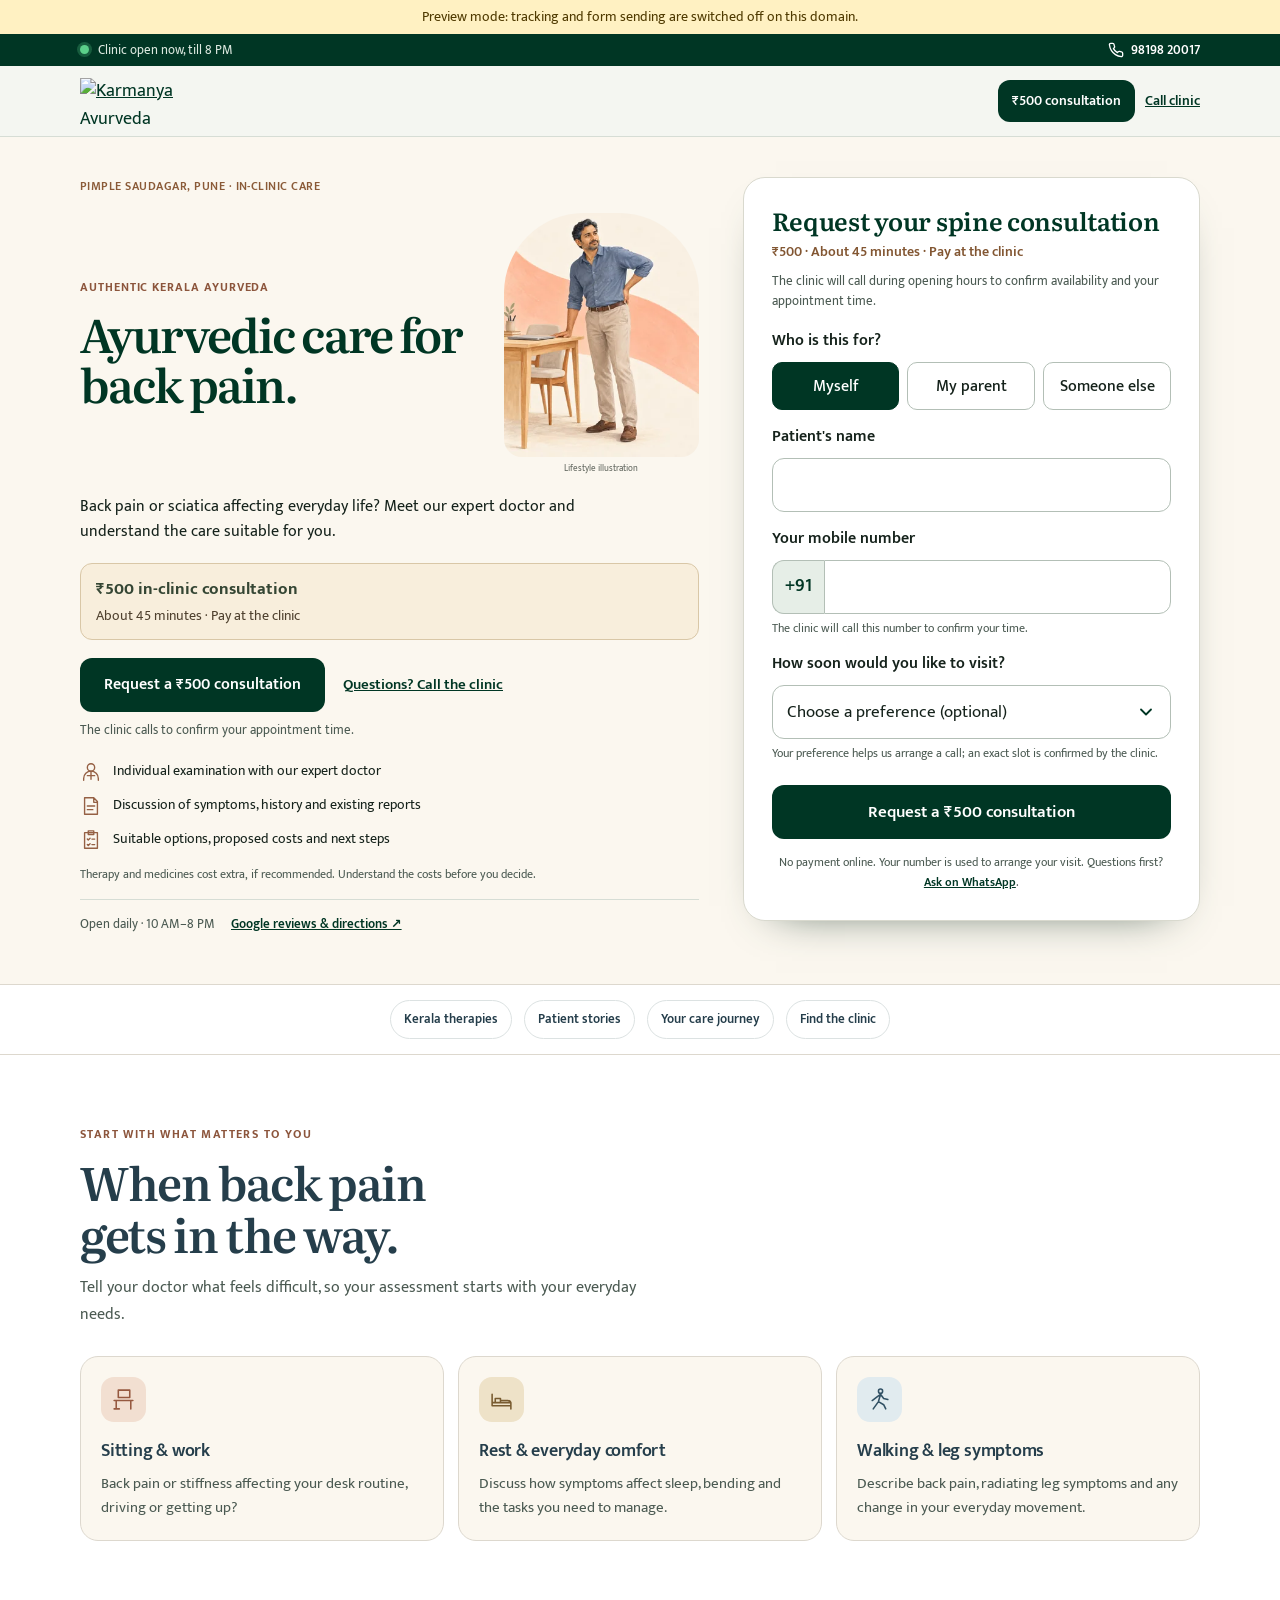
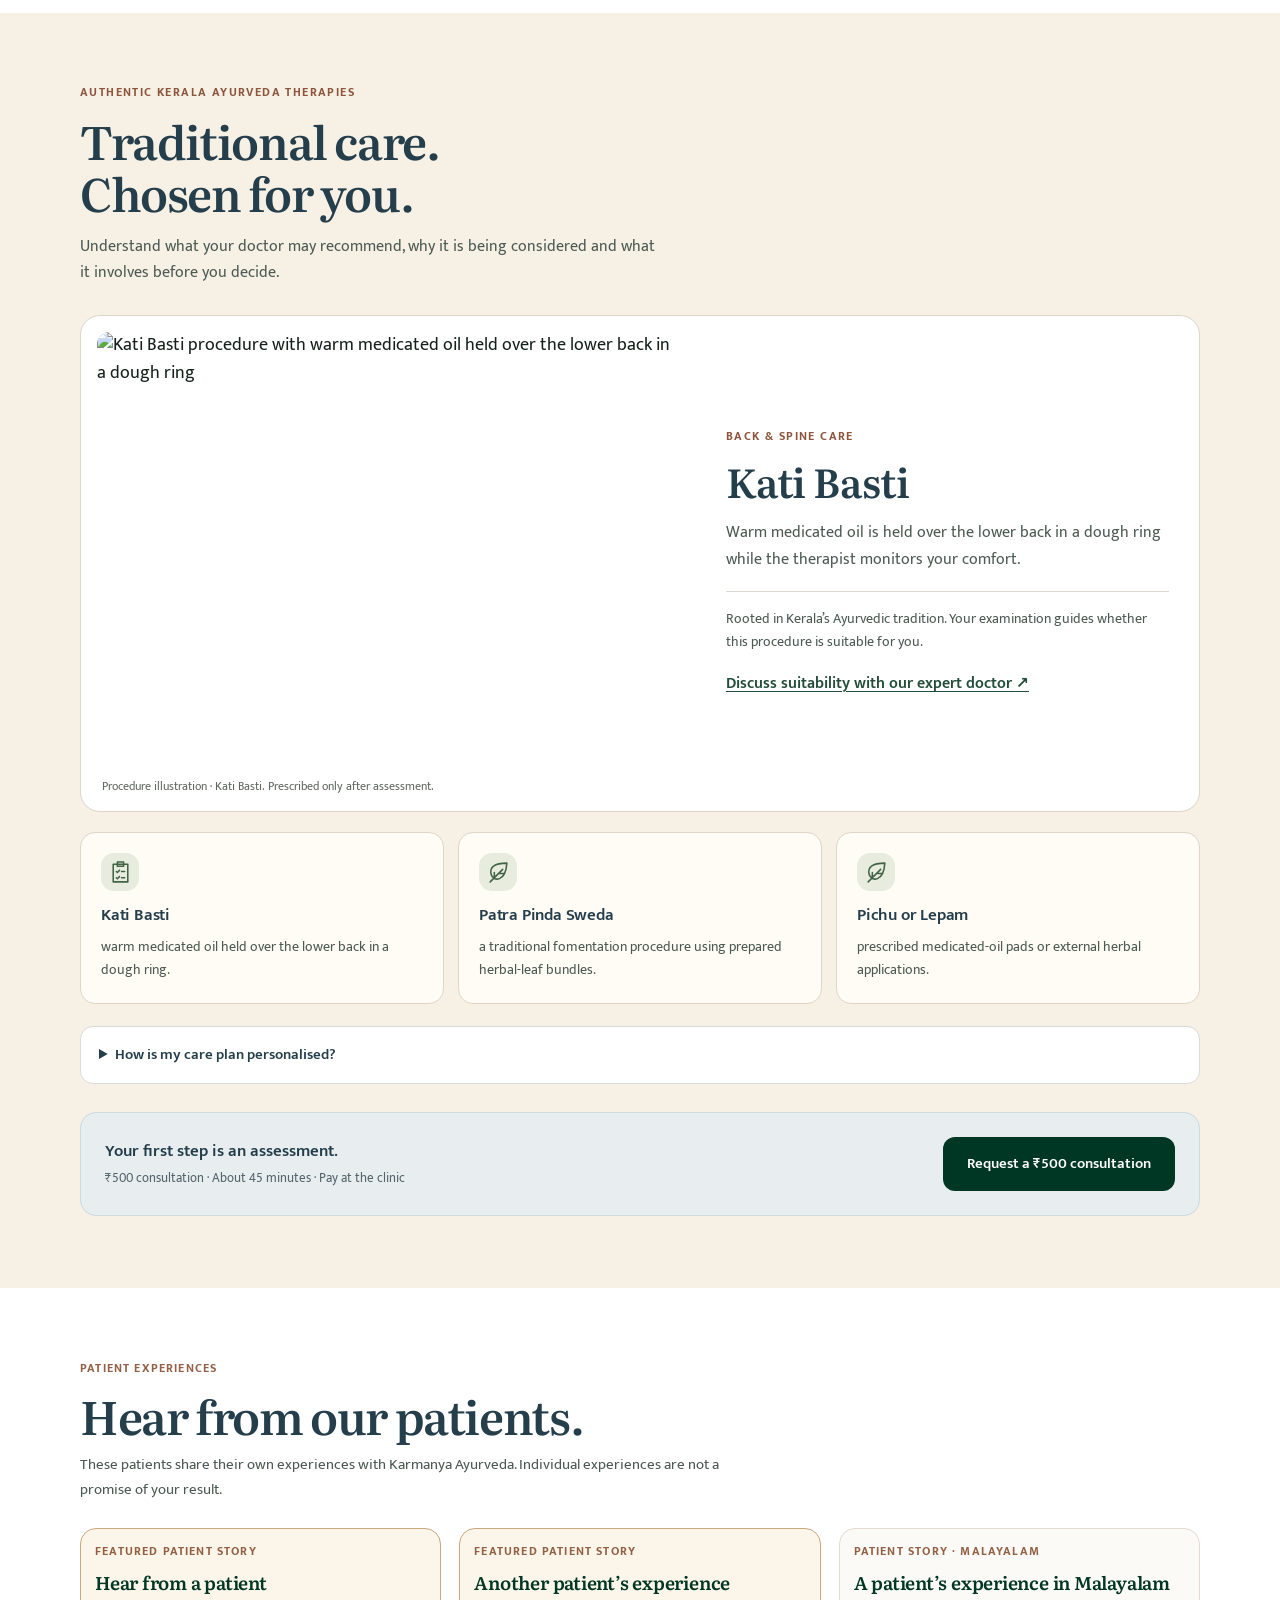
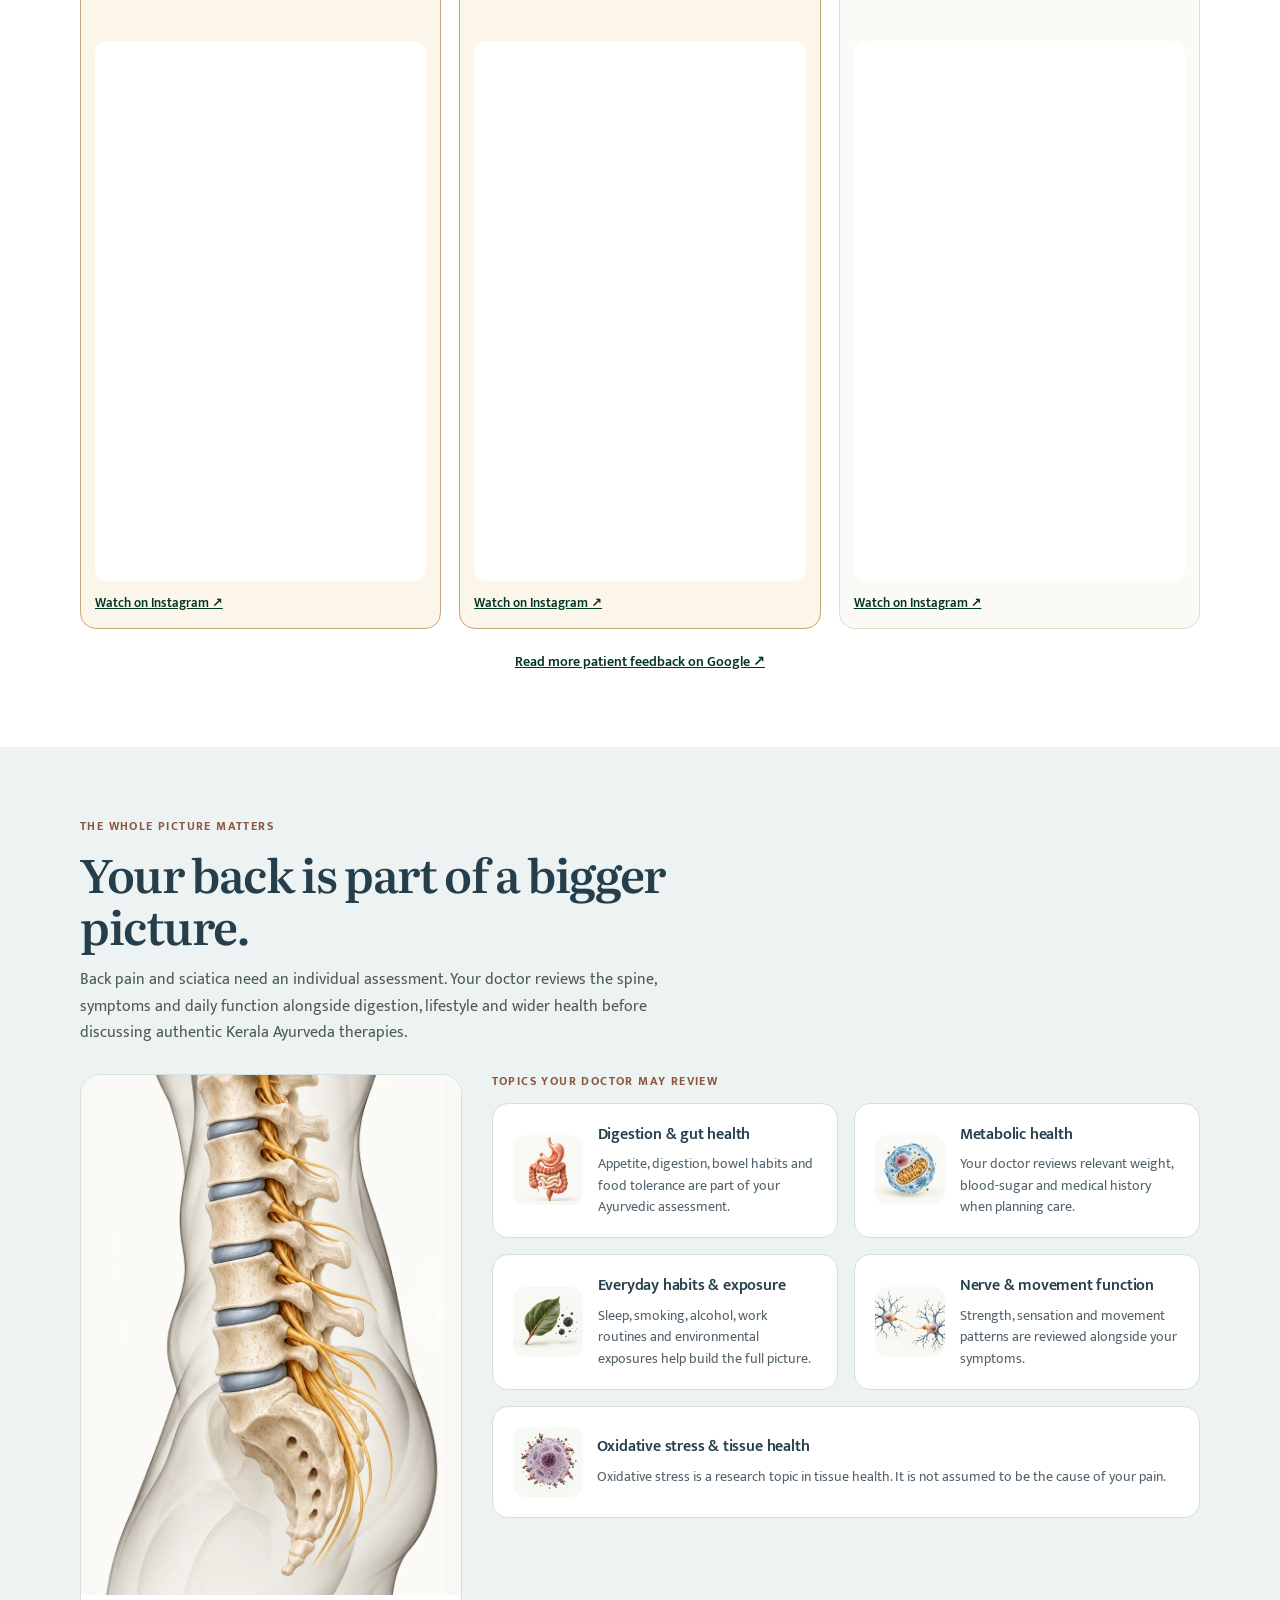
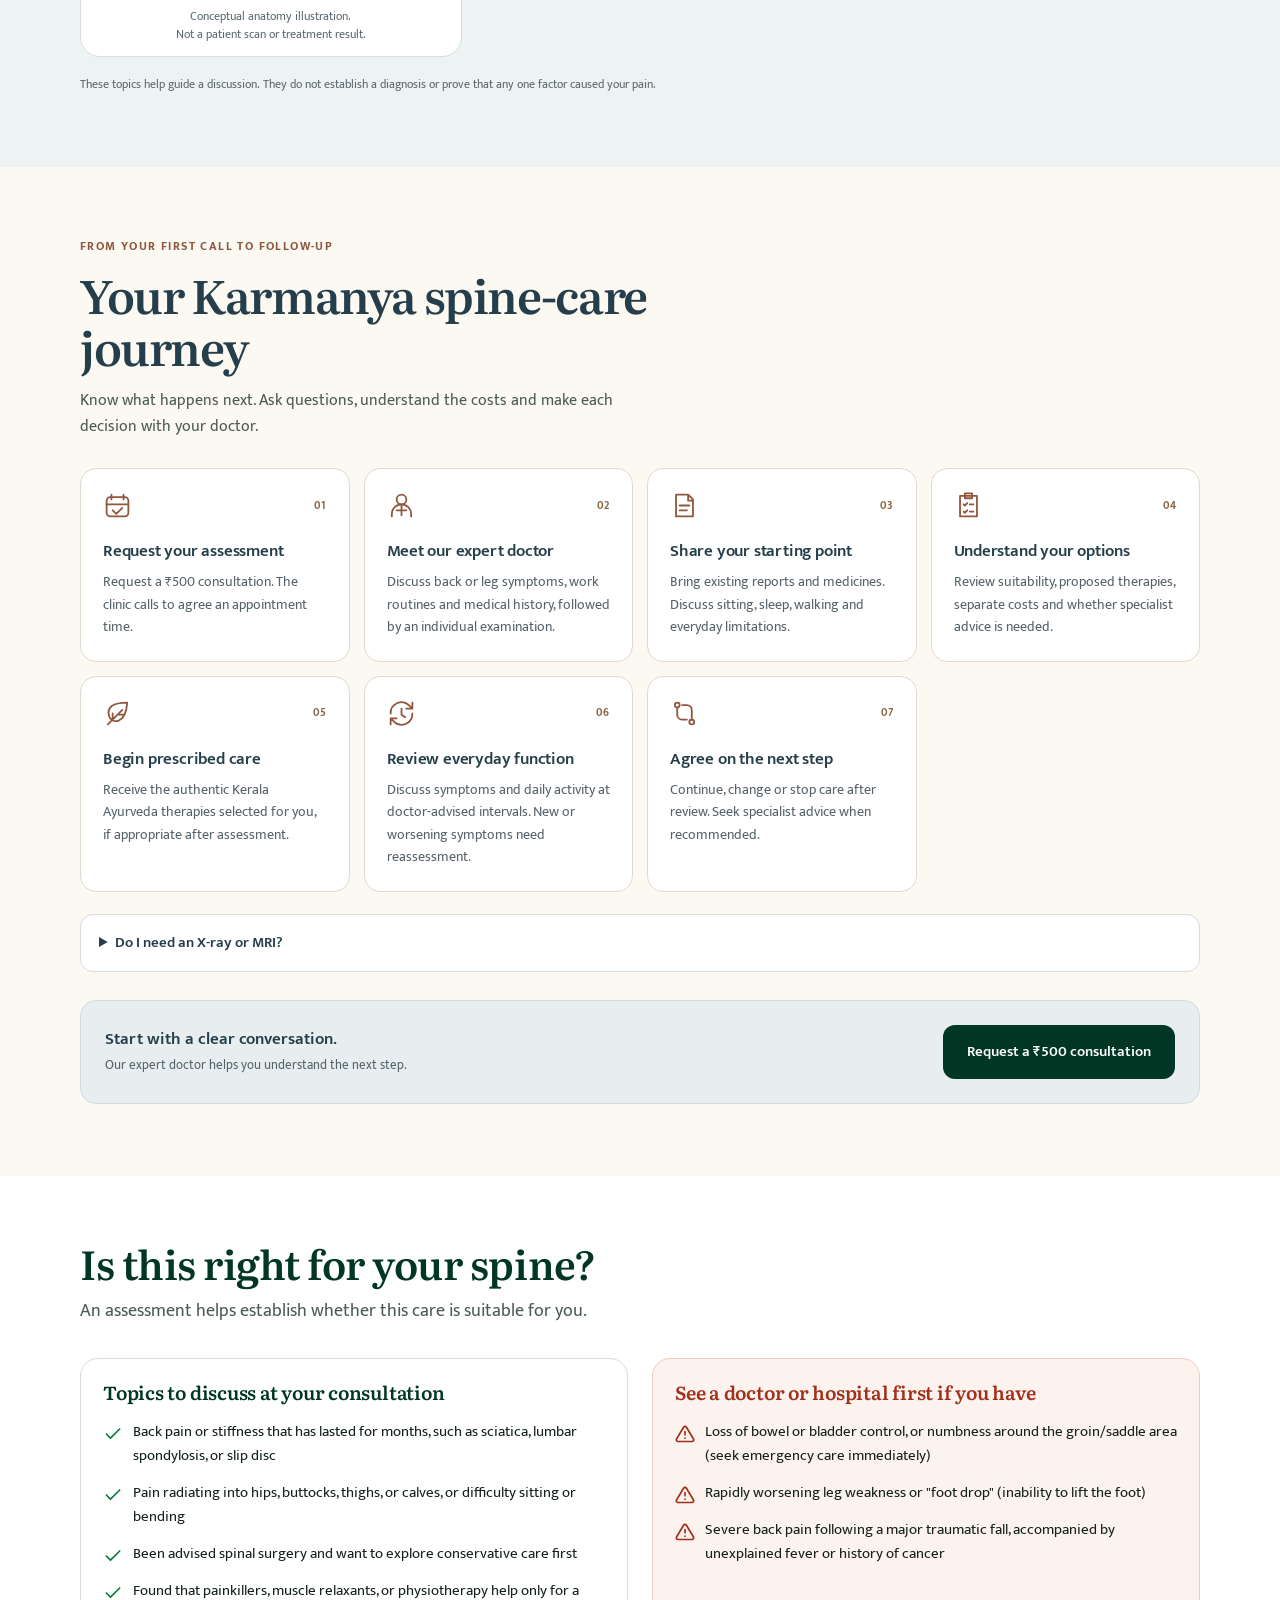
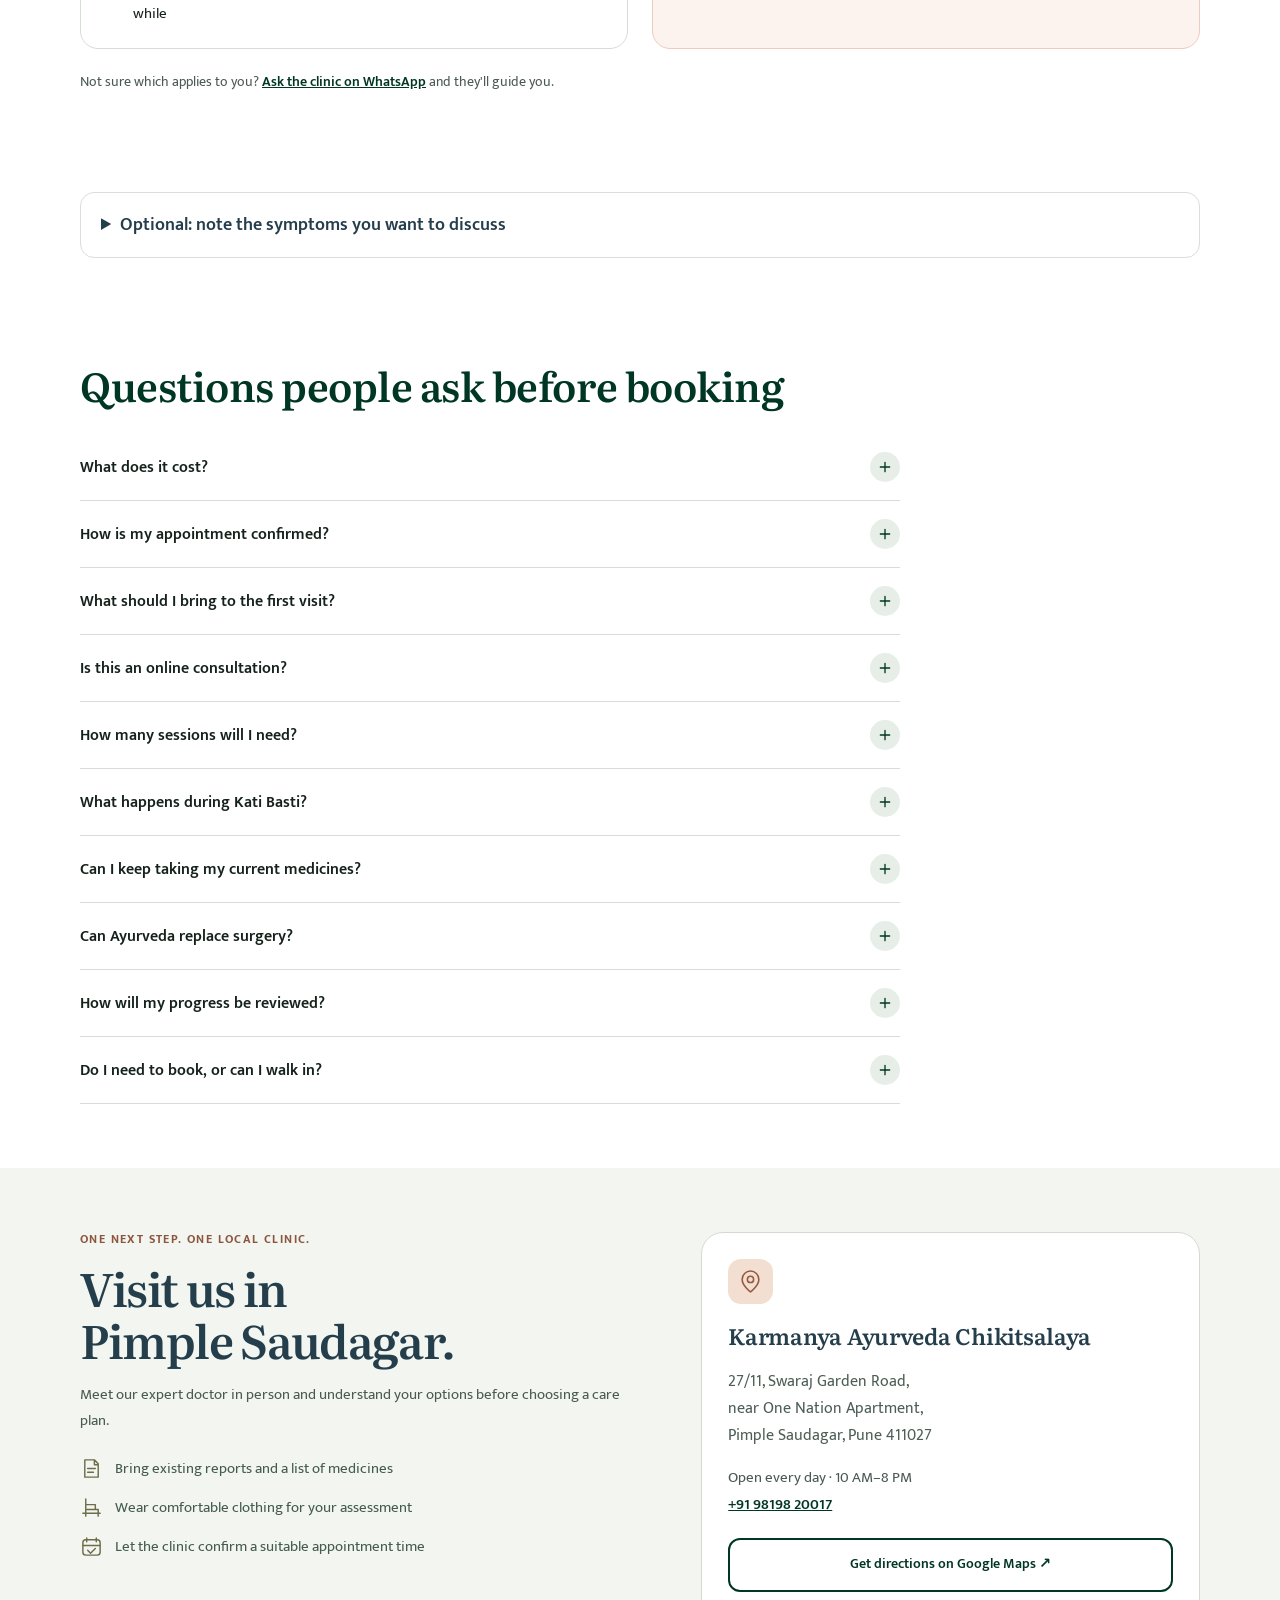
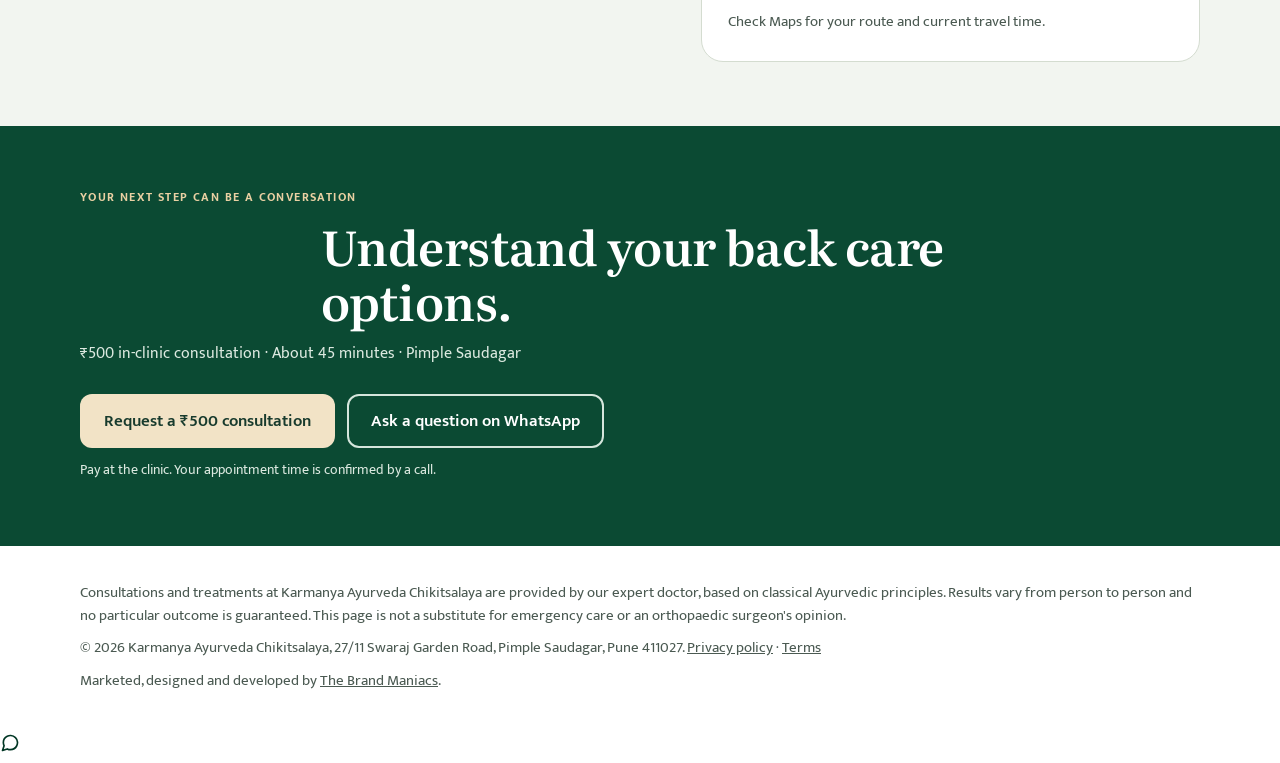
==== commit 6d2efd0b: "fix(seo): prevent PPC cannibalization with noindex and robots.txt while allowing AdsBot" ====
--- a/back.html
+++ b/back.html
@@ -3,6 +3,7 @@
 <head>
 <meta charset="utf-8">
 <meta name="viewport" content="width=device-width, initial-scale=1, viewport-fit=cover">
+<meta name="robots" content="noindex, follow">
 <title>Back Pain Care with Kerala Ayurveda | Karmanya, Pune</title>
 <meta name="description" content="Meet our expert doctor to discuss back pain and sciatica and appropriate Kerala Ayurveda care. ₹500 in-clinic consultation in Pimple Saudagar, Pune; therapies are considered after assessment.">
 <link rel="canonical" href="https://consult.karmanyaayurveda.com/back">
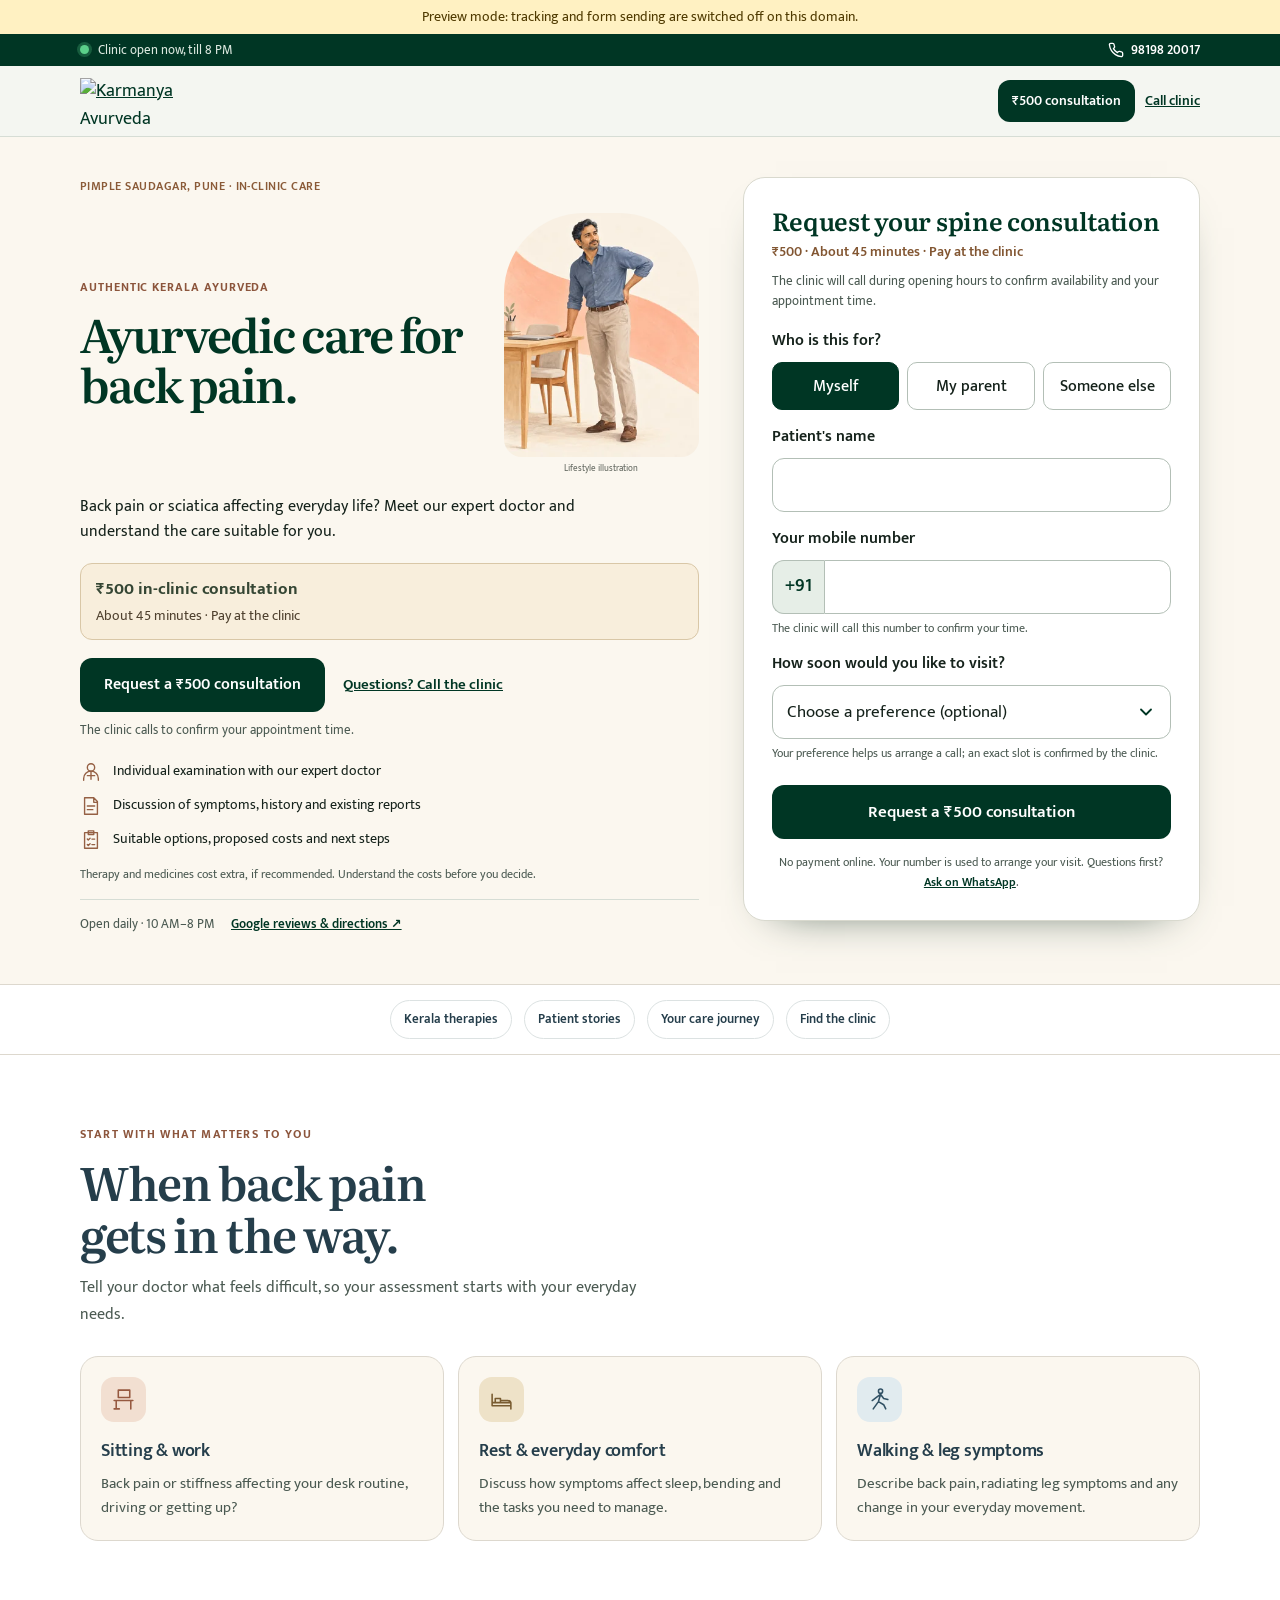
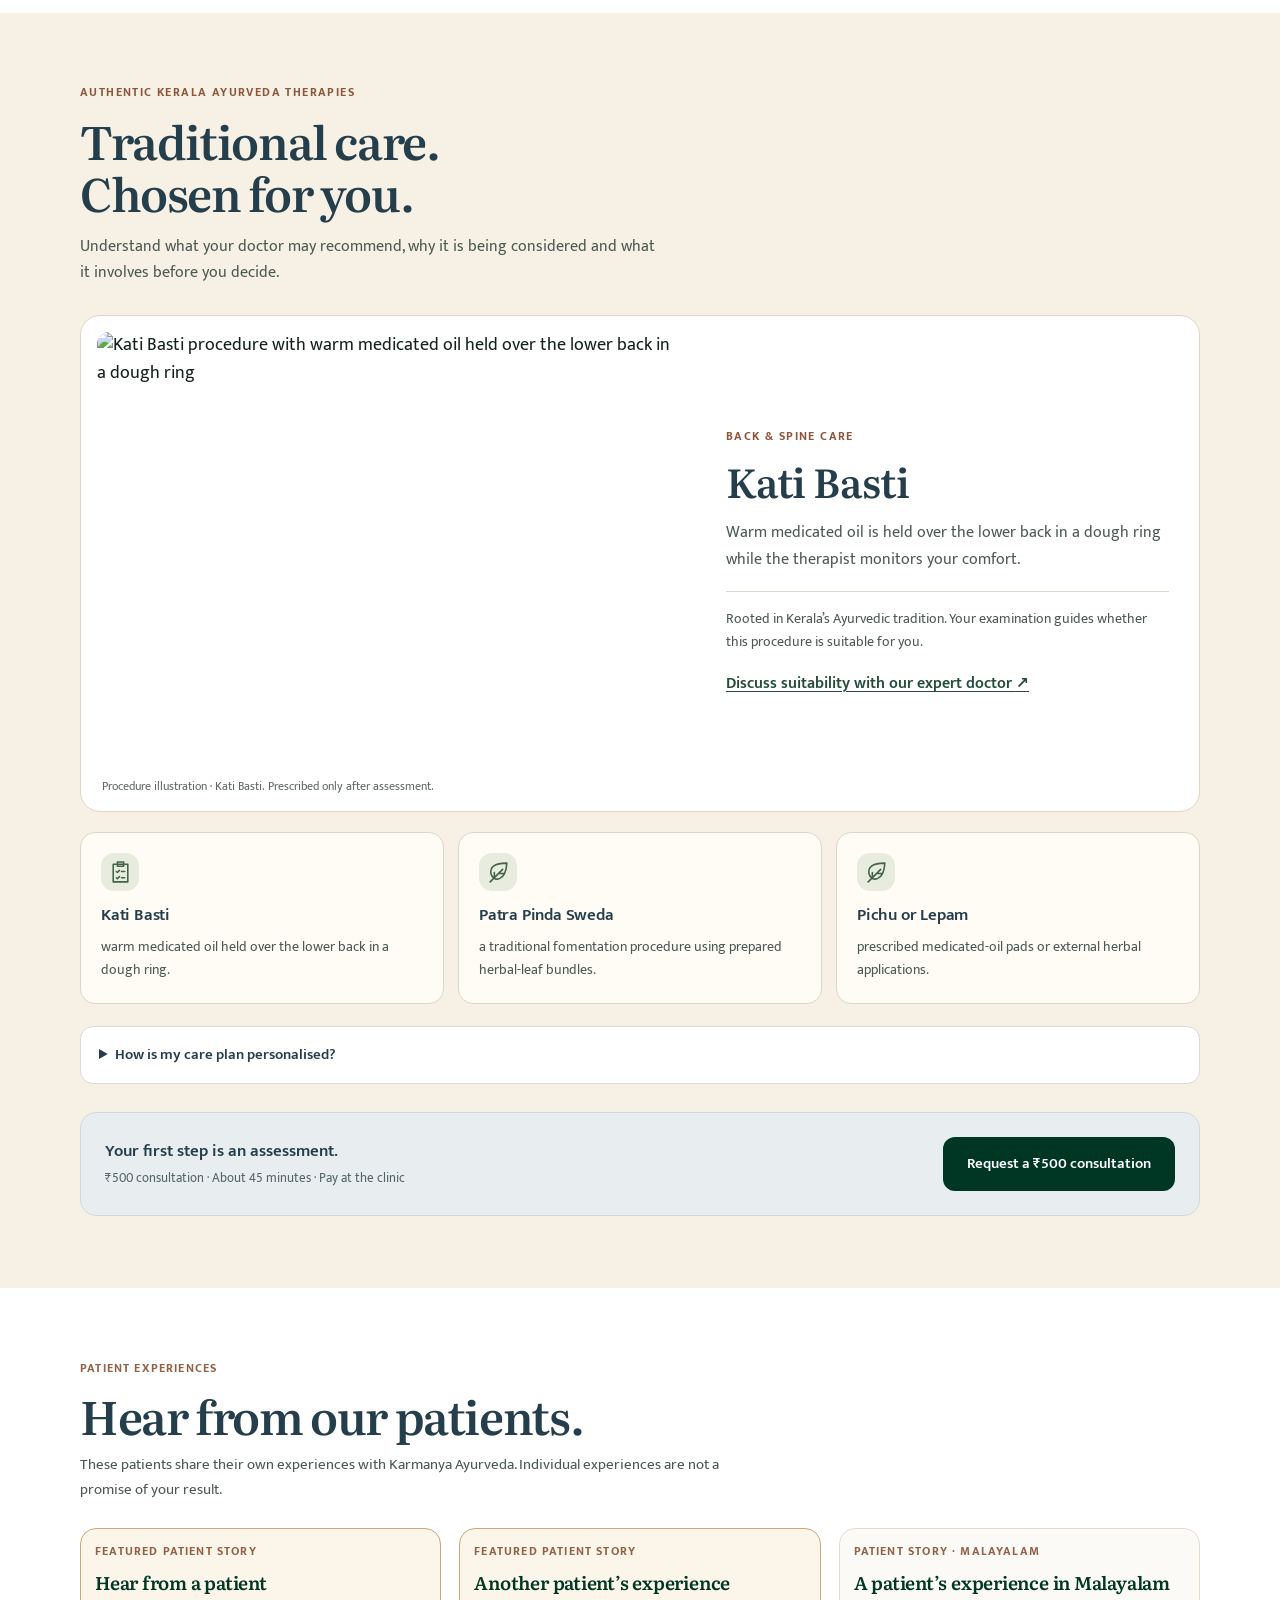
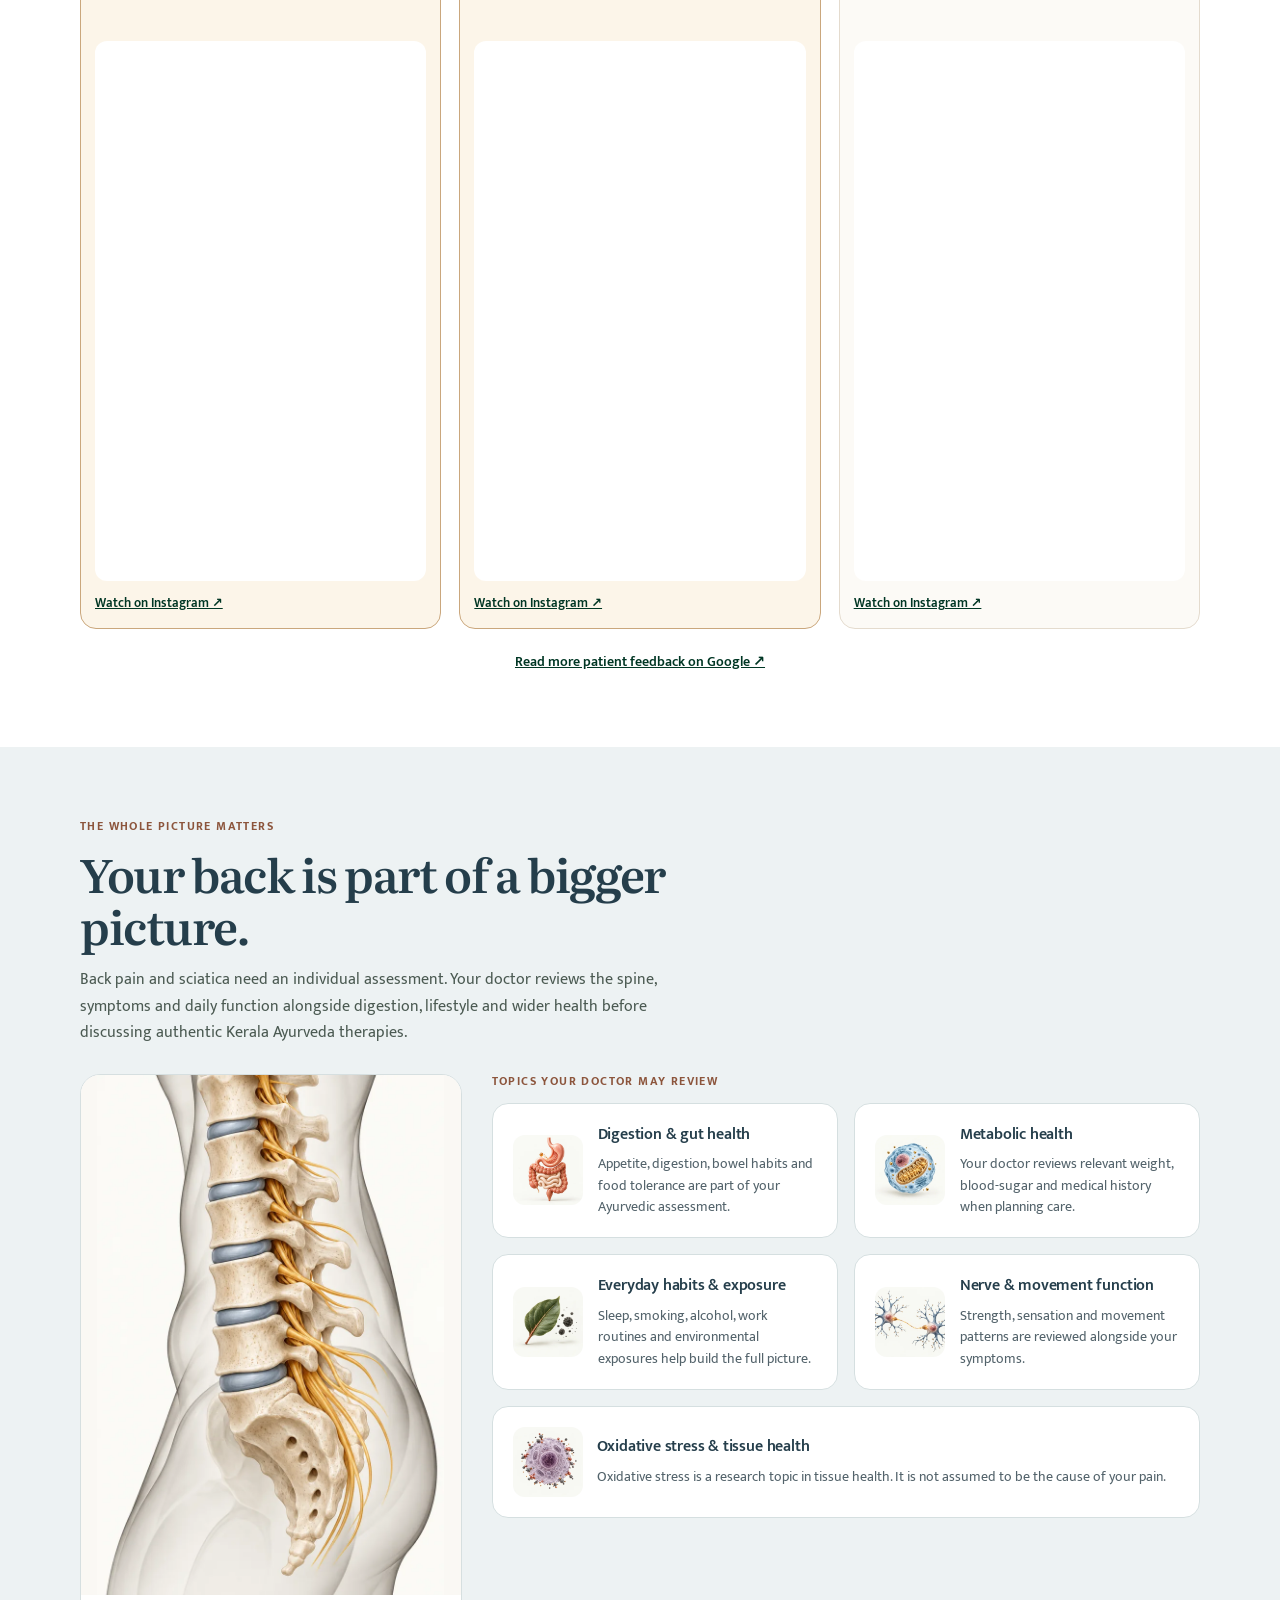
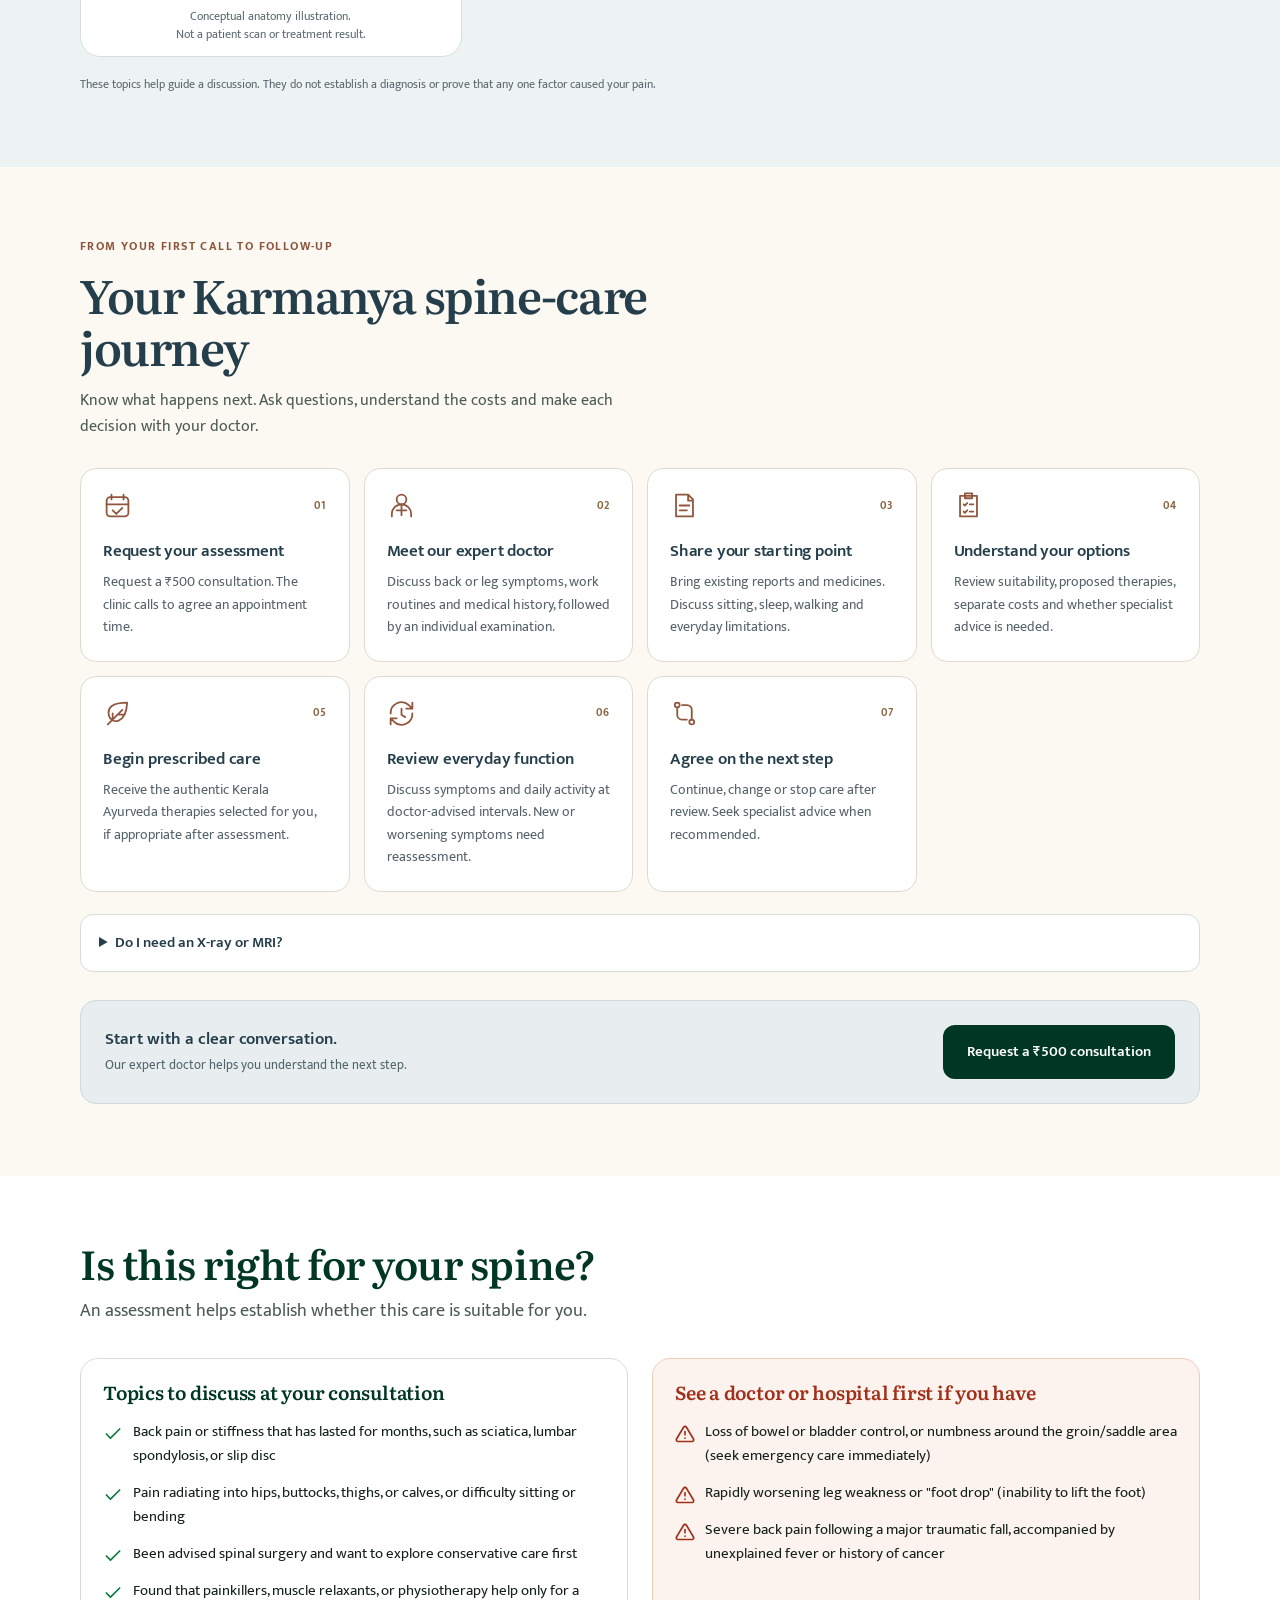
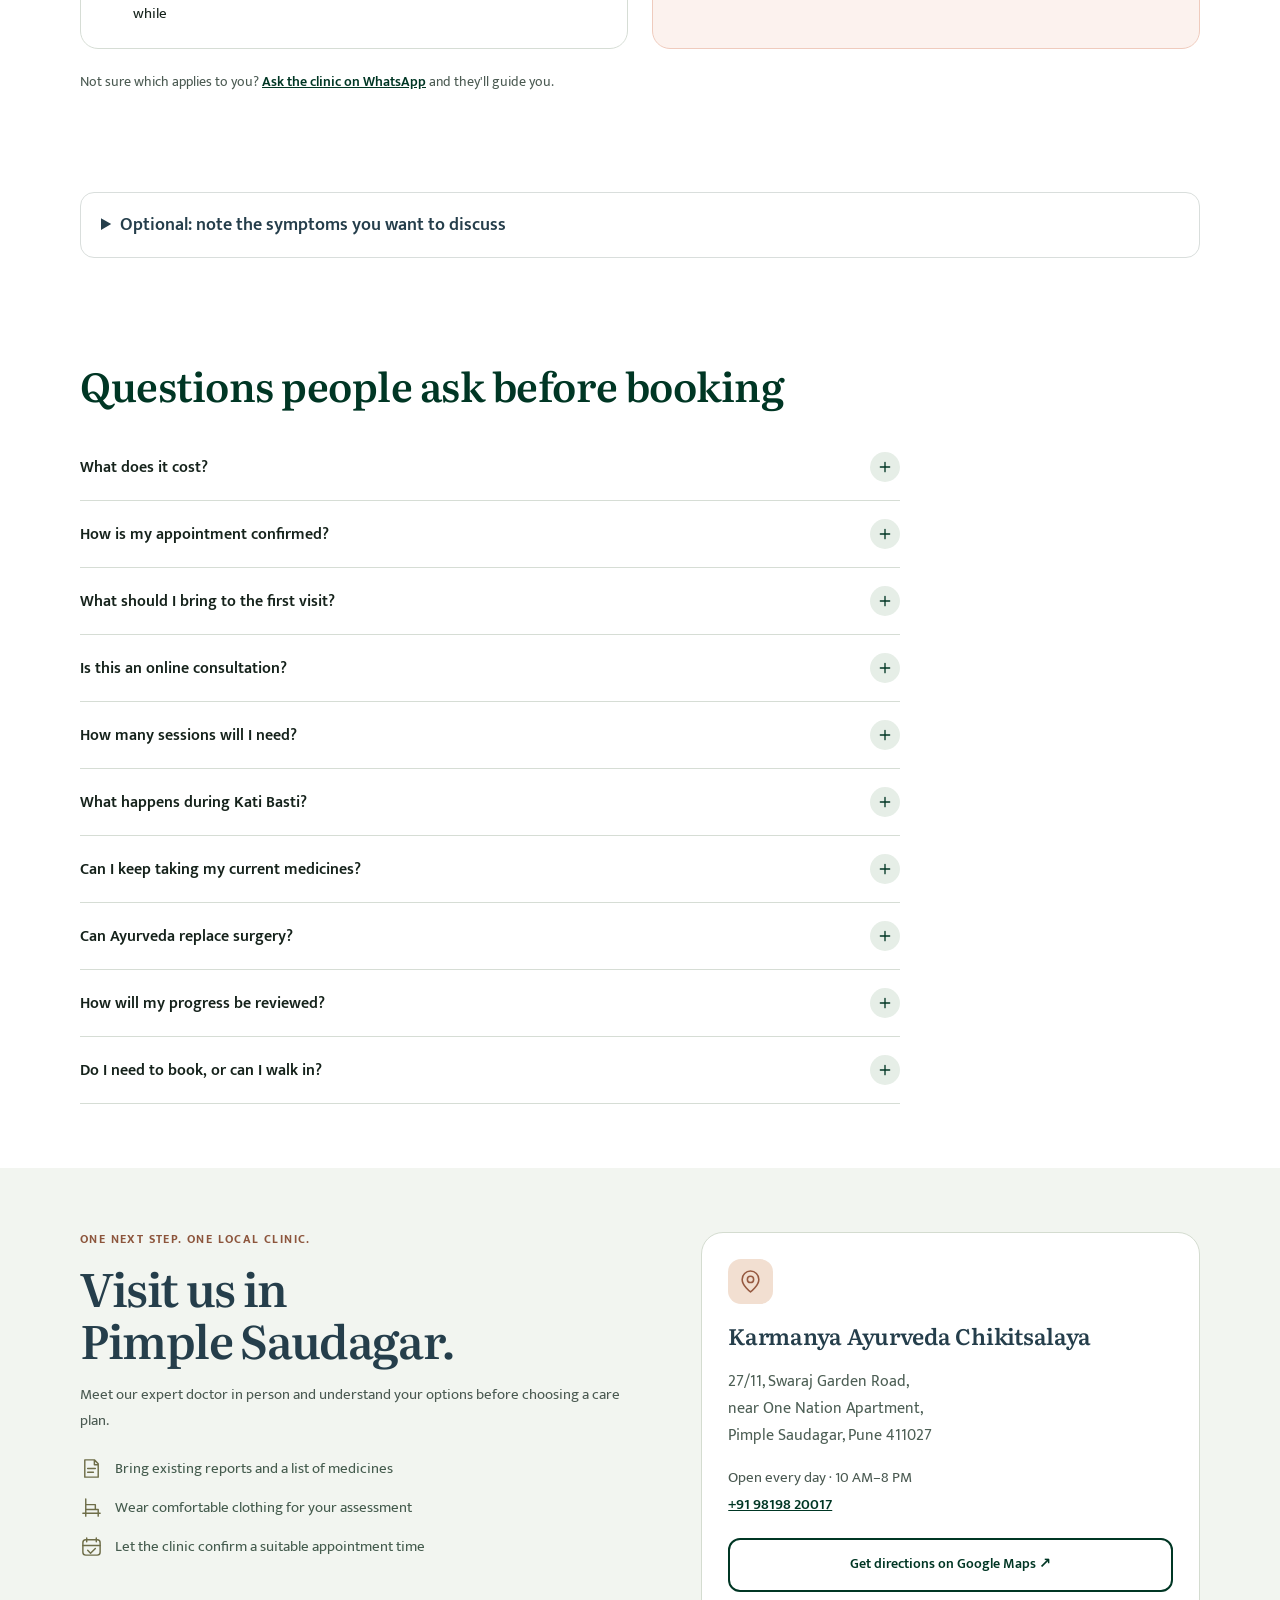
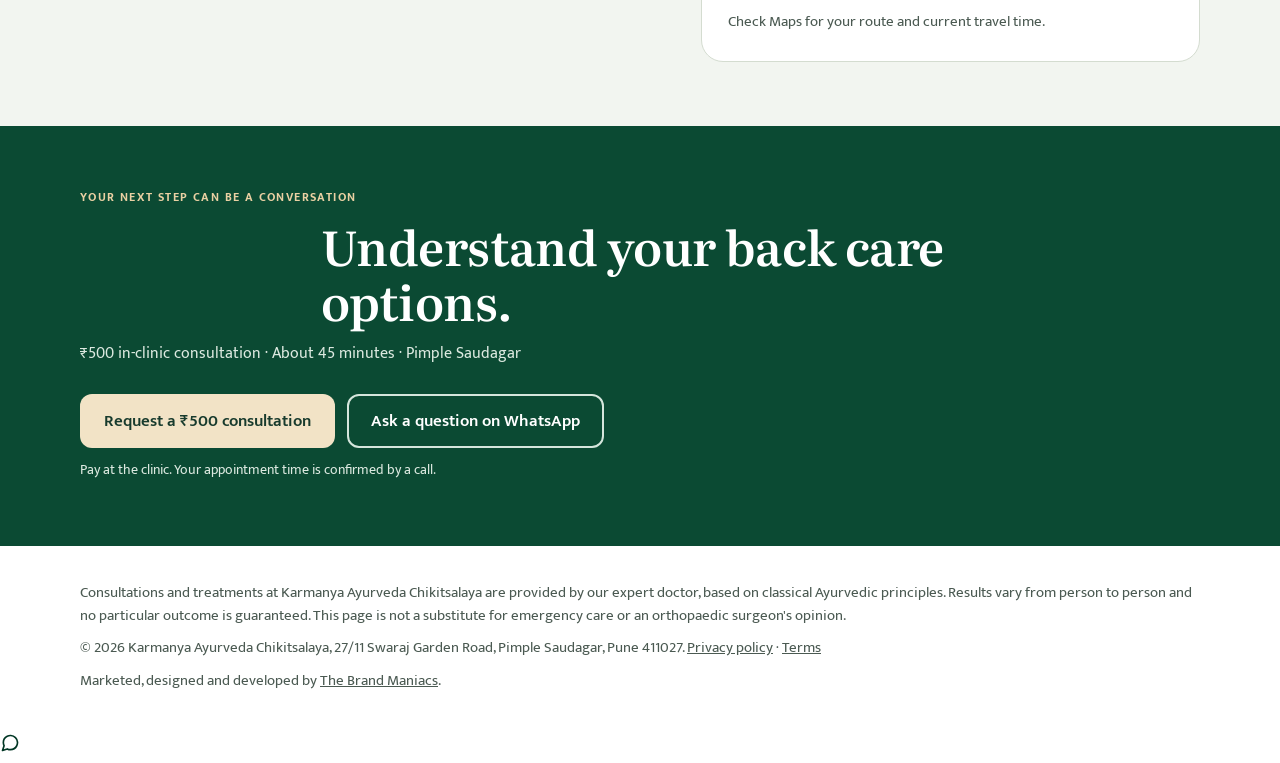
==== commit 440d10d0: "fix: isolate Meta contact tracking and verify lead event semantics" ====
--- a/back.html
+++ b/back.html
@@ -133,8 +133,10 @@
     }
     if (C.metaPixelId) {
       !function(f,b,e,v,n,t,s){if(f.fbq)return;n=f.fbq=function(){n.callMethod?n.callMethod.apply(n,arguments):n.queue.push(arguments)};if(!f._fbq)f._fbq=n;n.push=n;n.loaded=!0;n.version='2.0';n.queue=[];t=b.createElement(e);t.async=!0;t.src=v;s=b.getElementsByTagName(e)[0];s.parentNode.insertBefore(t,s)}(window,document,'script','https://connect.facebook.net/en_US/fbevents.js');
+      // Explicit events own measurement; disable automatic button/form collection.
+      fbq('set', 'autoConfig', false, C.metaPixelId);
       fbq('init', C.metaPixelId);
-      fbq('track', 'PageView');
+      fbq('trackSingle', C.metaPixelId, 'PageView');
     }
   } else {
     window.gtag = function () { console.info('[preview] gtag', Array.prototype.slice.call(arguments)); };
@@ -820,11 +822,15 @@
 
   /* ---------- Tracking helpers ---------- */
   function trackContact(channel, loc) {
-    fbq('track', 'Contact', { content_name: 'spine & posture assessment', channel: channel });
-    if (typeof window.oaiq === 'function') window.oaiq('measure', 'contact', { channel: channel });
-    gtag('event', channel === 'whatsapp' ? 'whatsapp_click' : 'call_click', { send_to: C.ga4Id, link_location: loc });
-    var label = channel === 'whatsapp' ? C.adsWhatsappLabel : C.adsCallLabel;
-    if (label) gtag('event', 'conversion', { send_to: C.adsId + '/' + label });
+    if (!KA.isProd) return;
+    // A tap is contact intent, not a received enquiry or a completed phone call.
+    var isWhatsapp = channel.indexOf('whatsapp') === 0;
+    var contactChannel = isWhatsapp ? 'whatsapp' : 'call';
+    try { fbq('trackSingle', C.metaPixelId, 'Contact', { channel: contactChannel }); } catch (_) {}
+    try { if (typeof window.oaiq === 'function') window.oaiq('measure', 'contact', { channel: contactChannel }); } catch (_) {}
+    try { gtag('event', isWhatsapp ? 'whatsapp_click' : 'call_click', { send_to: C.ga4Id, link_location: loc }); } catch (_) {}
+    var label = isWhatsapp ? C.adsWhatsappLabel : C.adsCallLabel;
+    try { if (label) gtag('event', 'conversion', { send_to: C.adsId + '/' + label }); } catch (_) {}
   }
   var leadTracked = {};
   function trackLead(id, method) {
@@ -833,7 +839,7 @@
     // One verified form action; no name, phone, symptoms or condition in analytics.
     try { gtag('event', 'conversion', { send_to: C.adsId + '/' + C.adsLeadLabel, transaction_id: id }); } catch (_) {}
     try { gtag('event', 'generate_lead', { send_to: C.ga4Id, method: method }); } catch (_) {}
-    try { fbq('track', 'Lead', {}, { eventID: id }); } catch (_) {}
+    try { fbq('trackSingle', C.metaPixelId, 'Lead', {}, { eventID: id }); } catch (_) {}
     try { if (typeof window.oaiq === 'function') window.oaiq('measure', 'lead_created', {}, { event_id: id }); } catch (_) {}
   }
 
@@ -842,7 +848,7 @@
     if (!a) return;
     var href = a.getAttribute('href');
     var loc = a.getAttribute('data-loc') || 'page';
-    if (href.indexOf('wa.me/') > -1) trackContact('whatsapp', loc);
+    if (/^https:\/\/(?:wa\.me\/|api\.whatsapp\.com\/send)/i.test(href)) trackContact('whatsapp', loc);
     else if (href.indexOf('tel:') === 0) trackContact('call', loc);
   });
 
